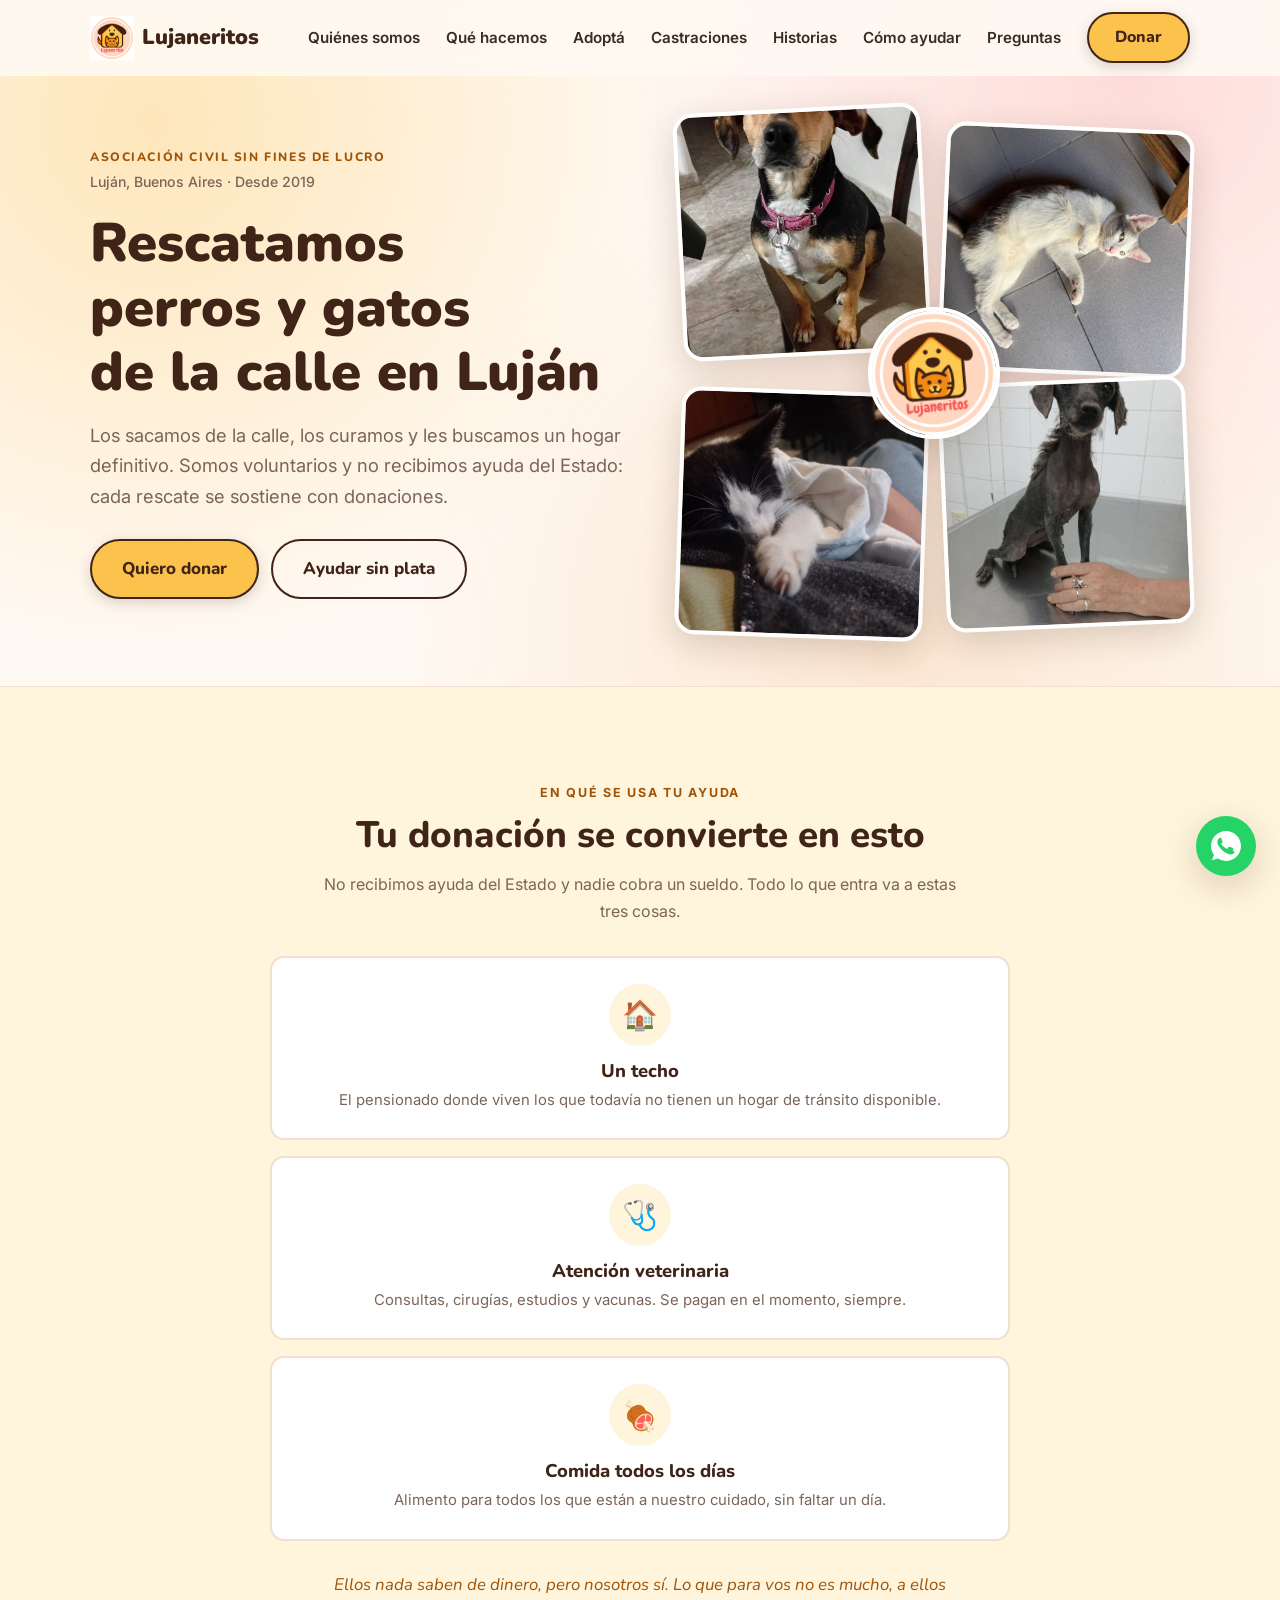
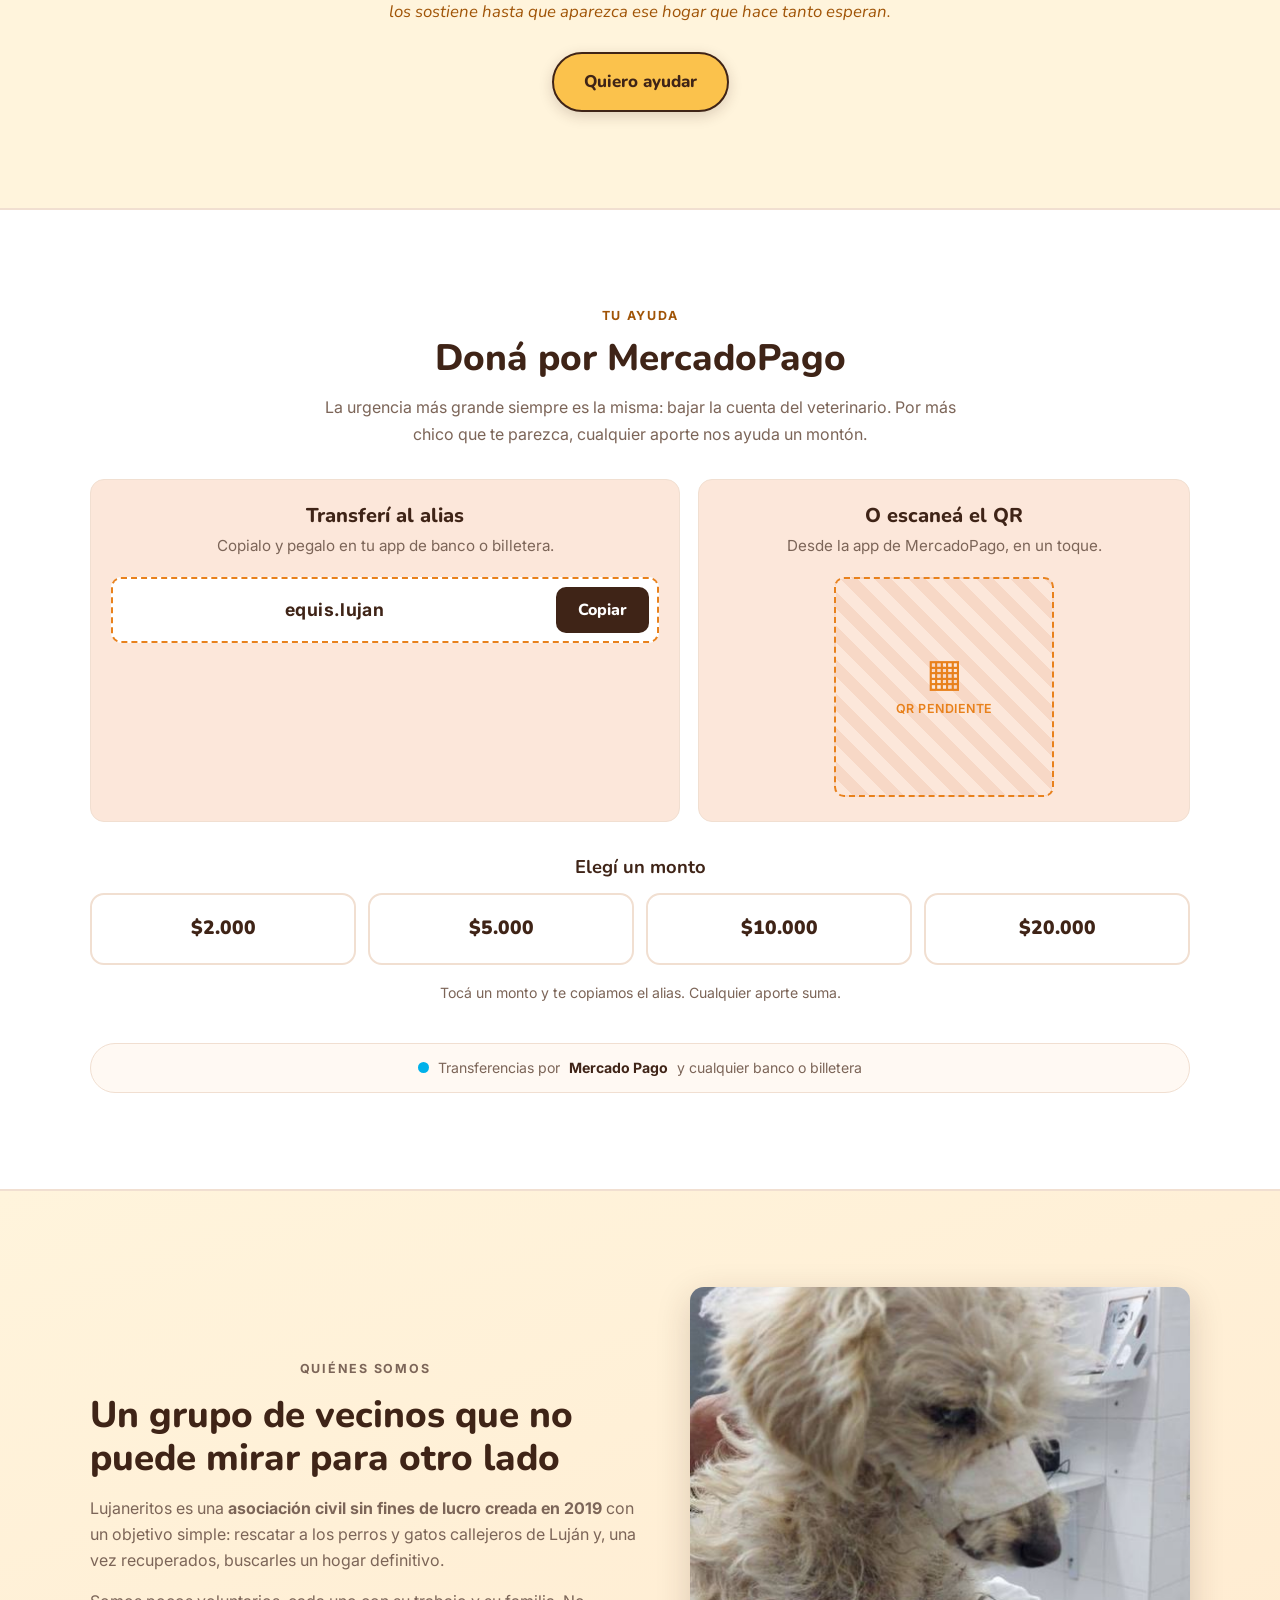
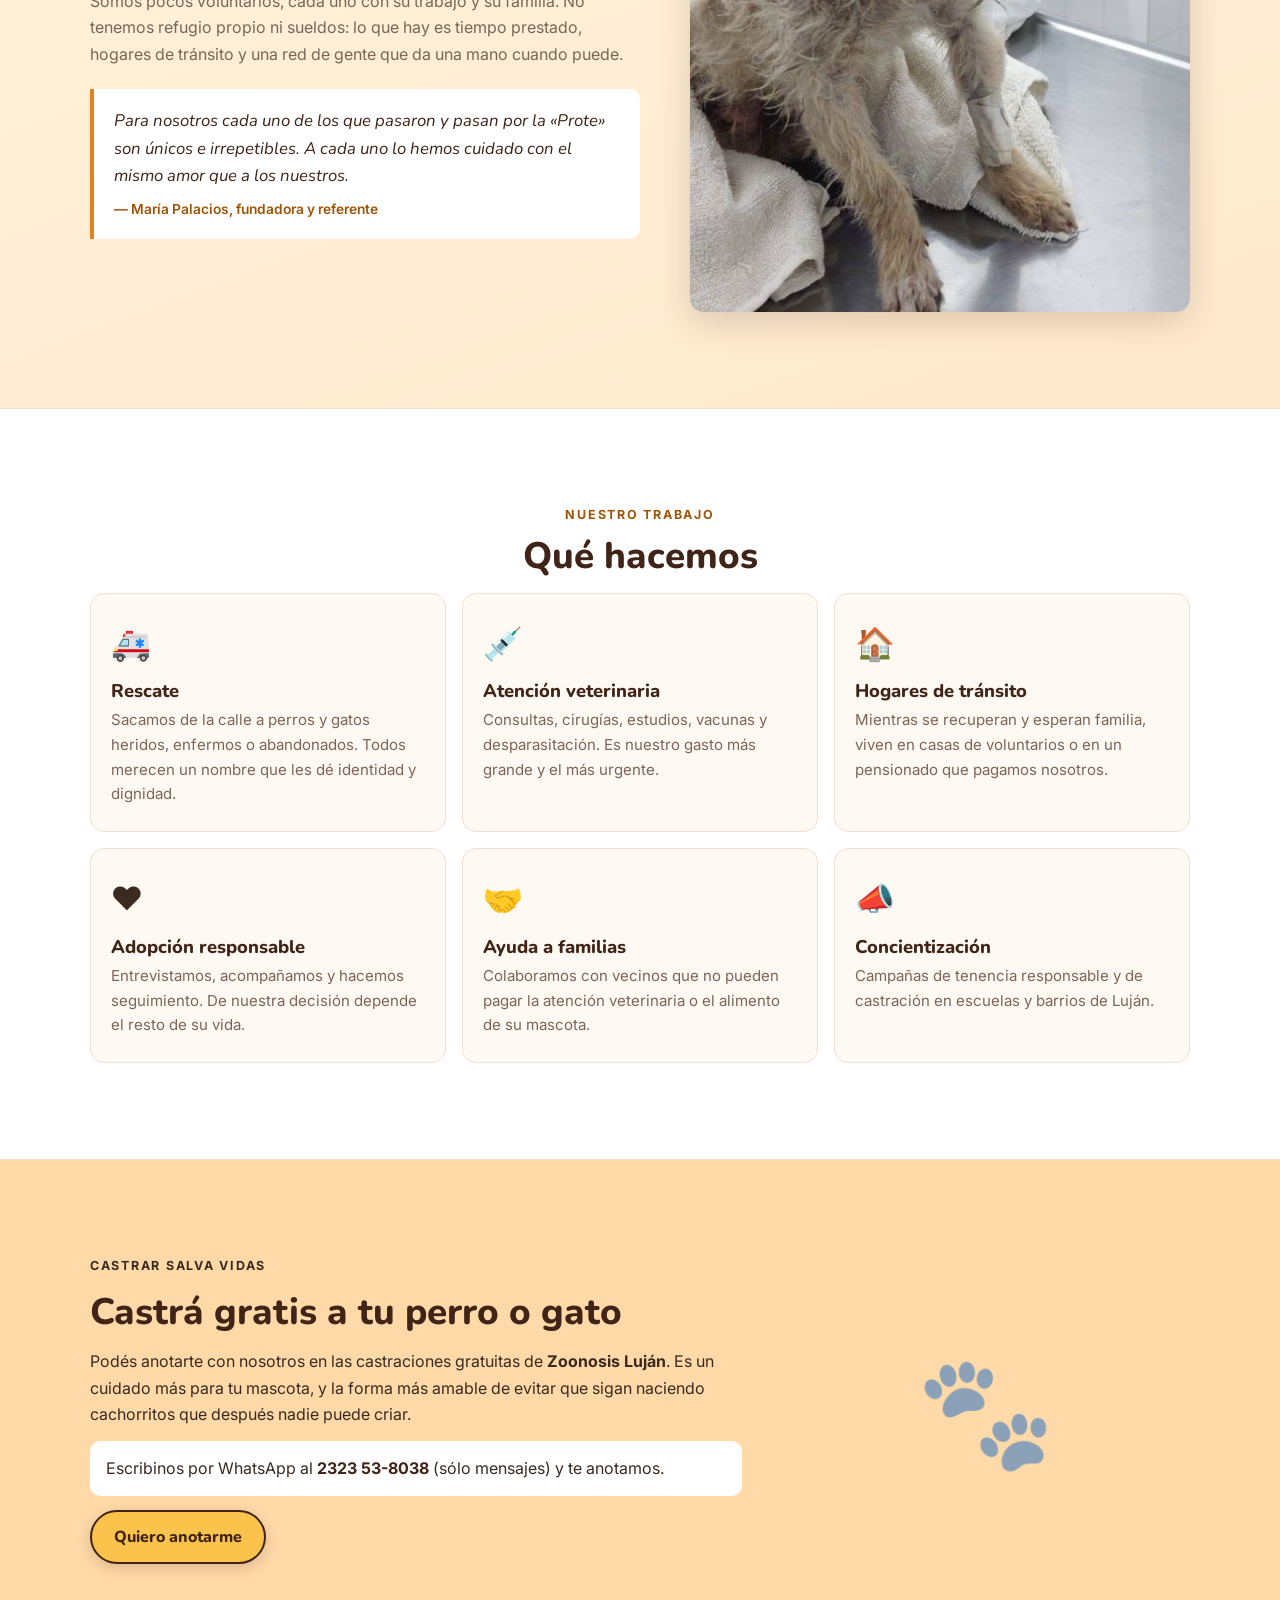
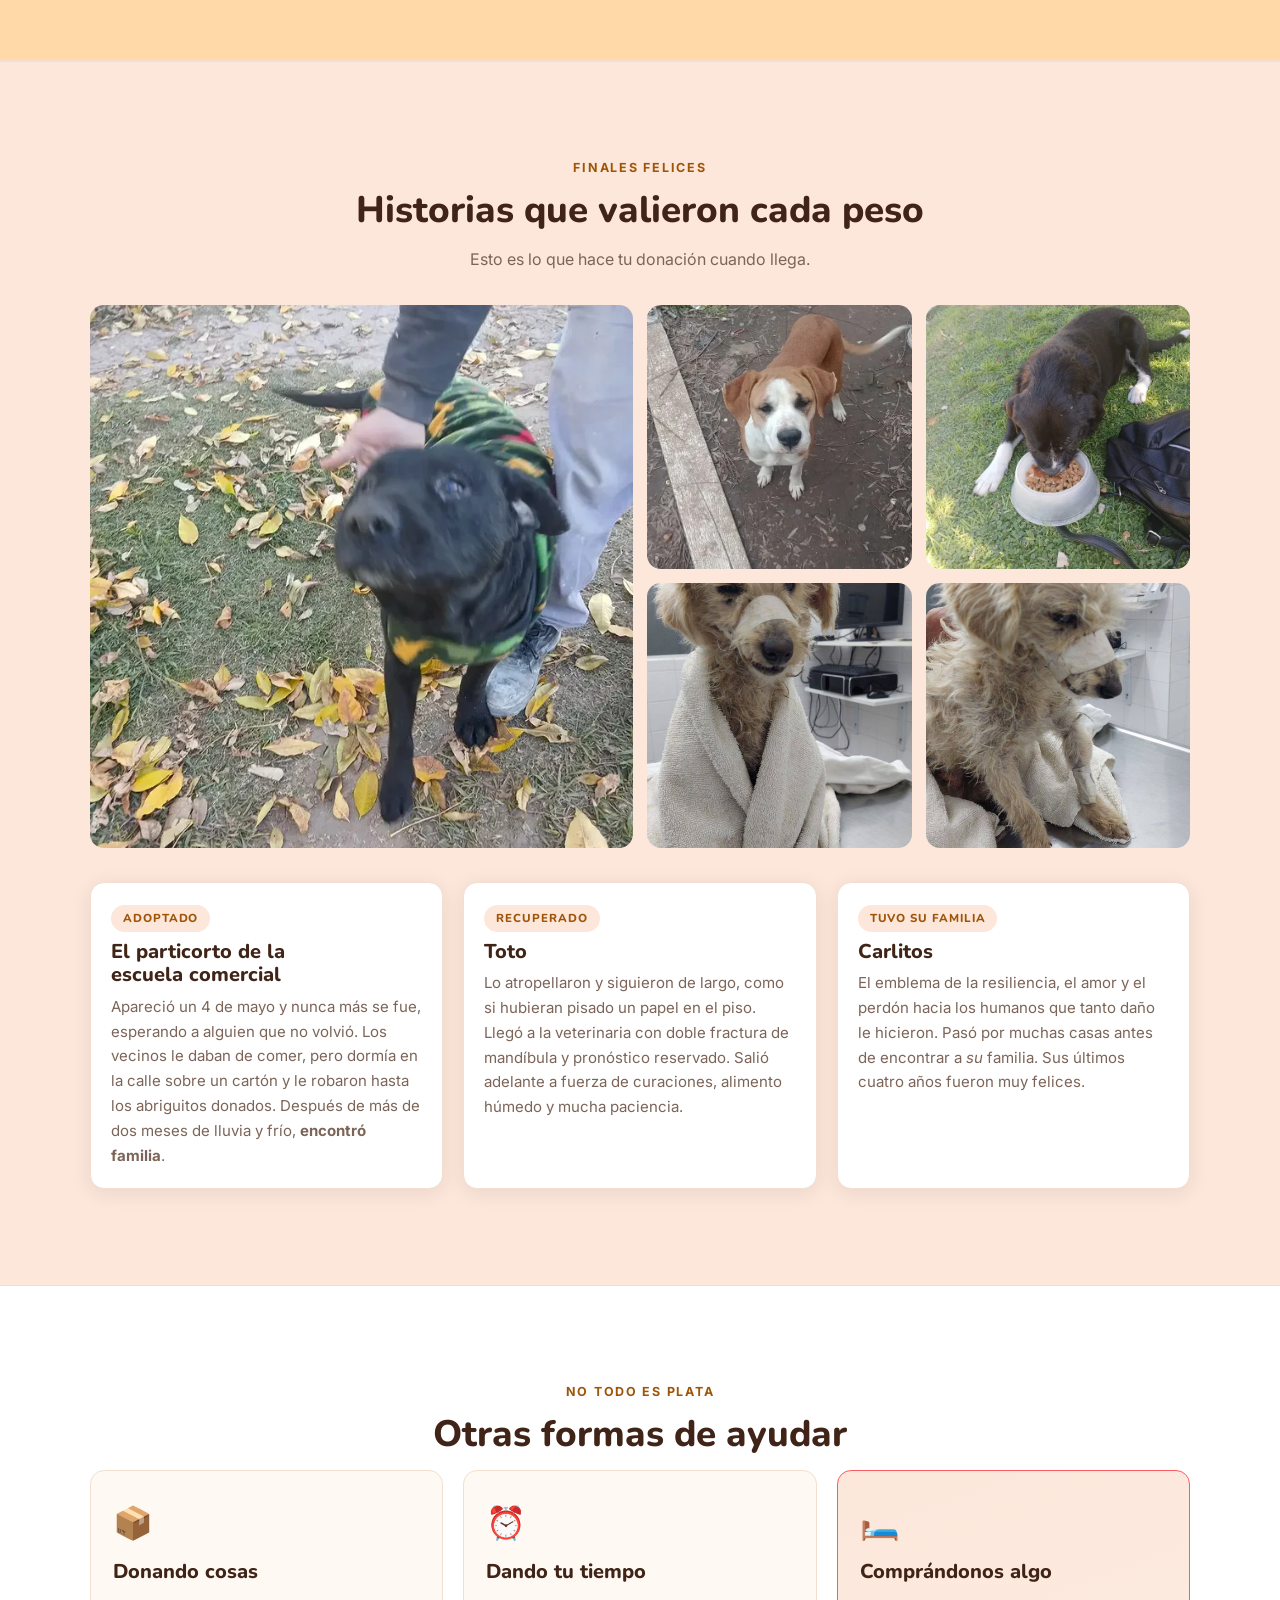
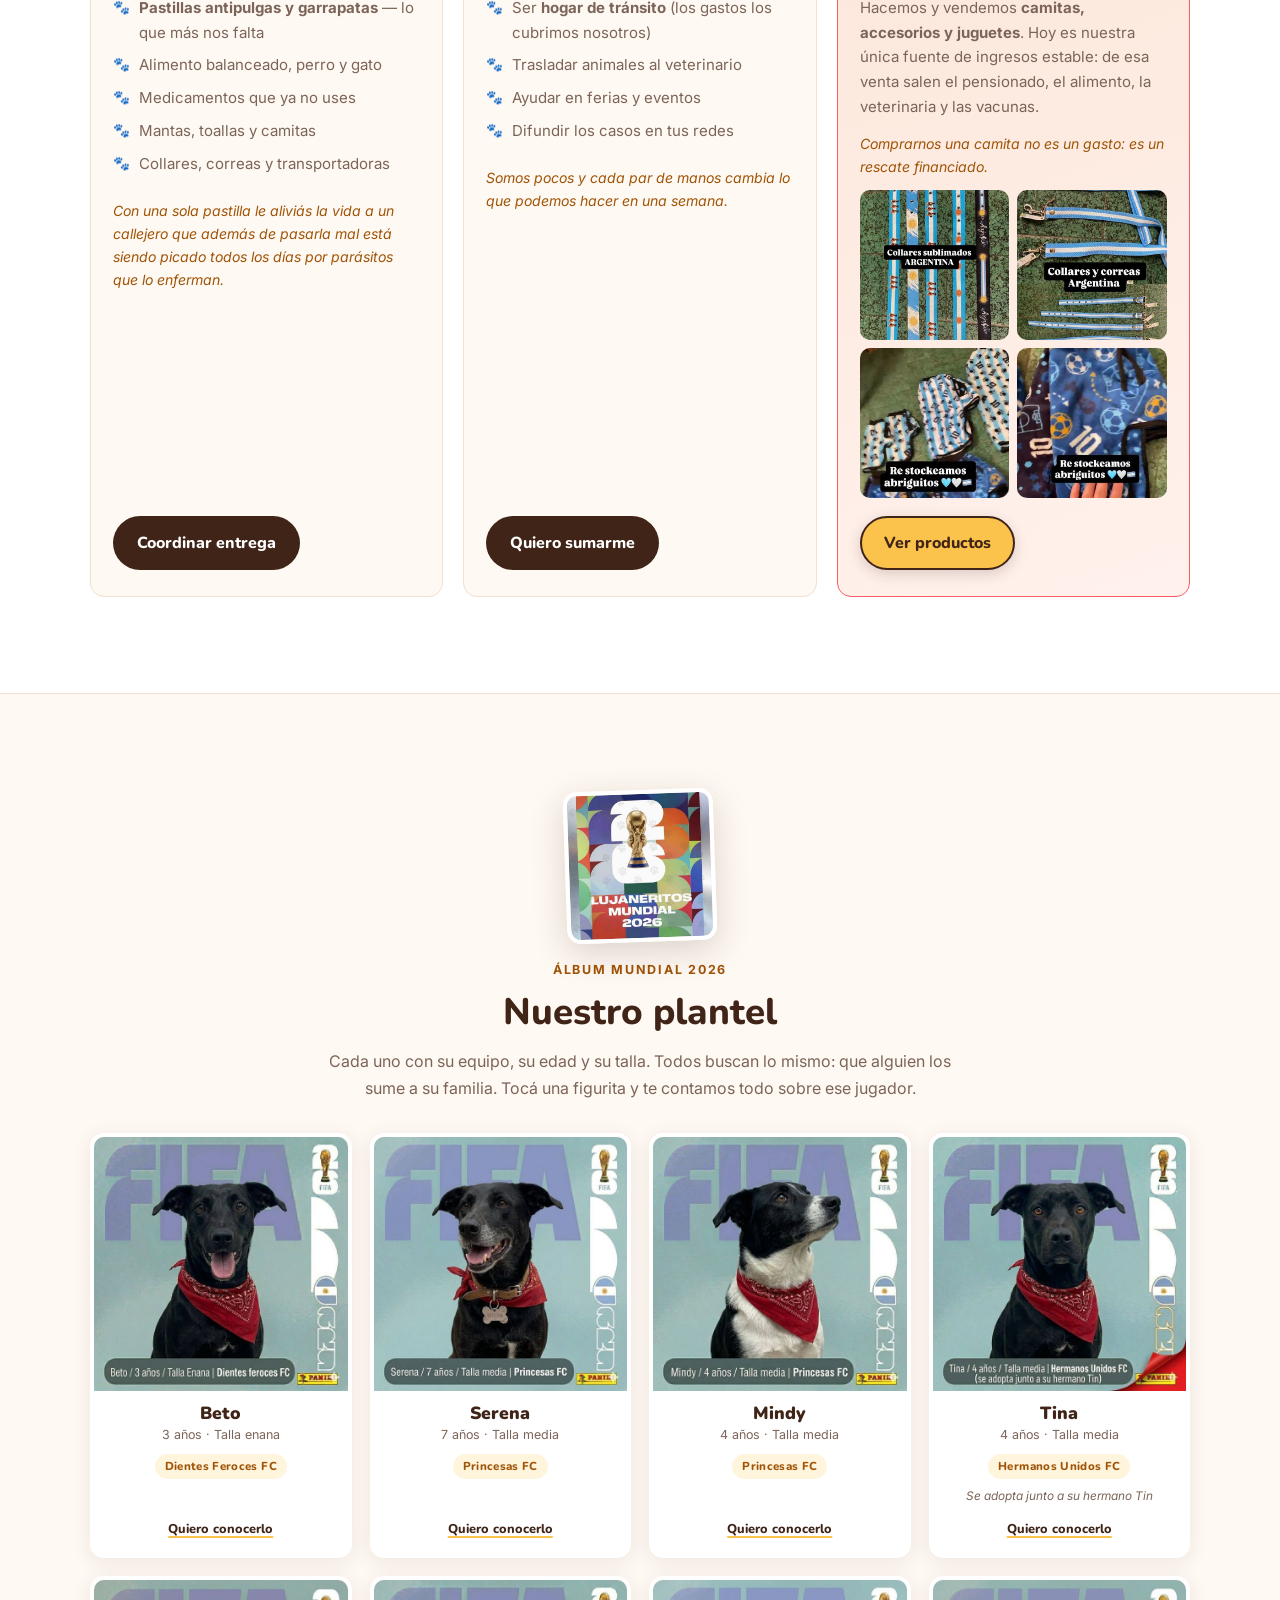
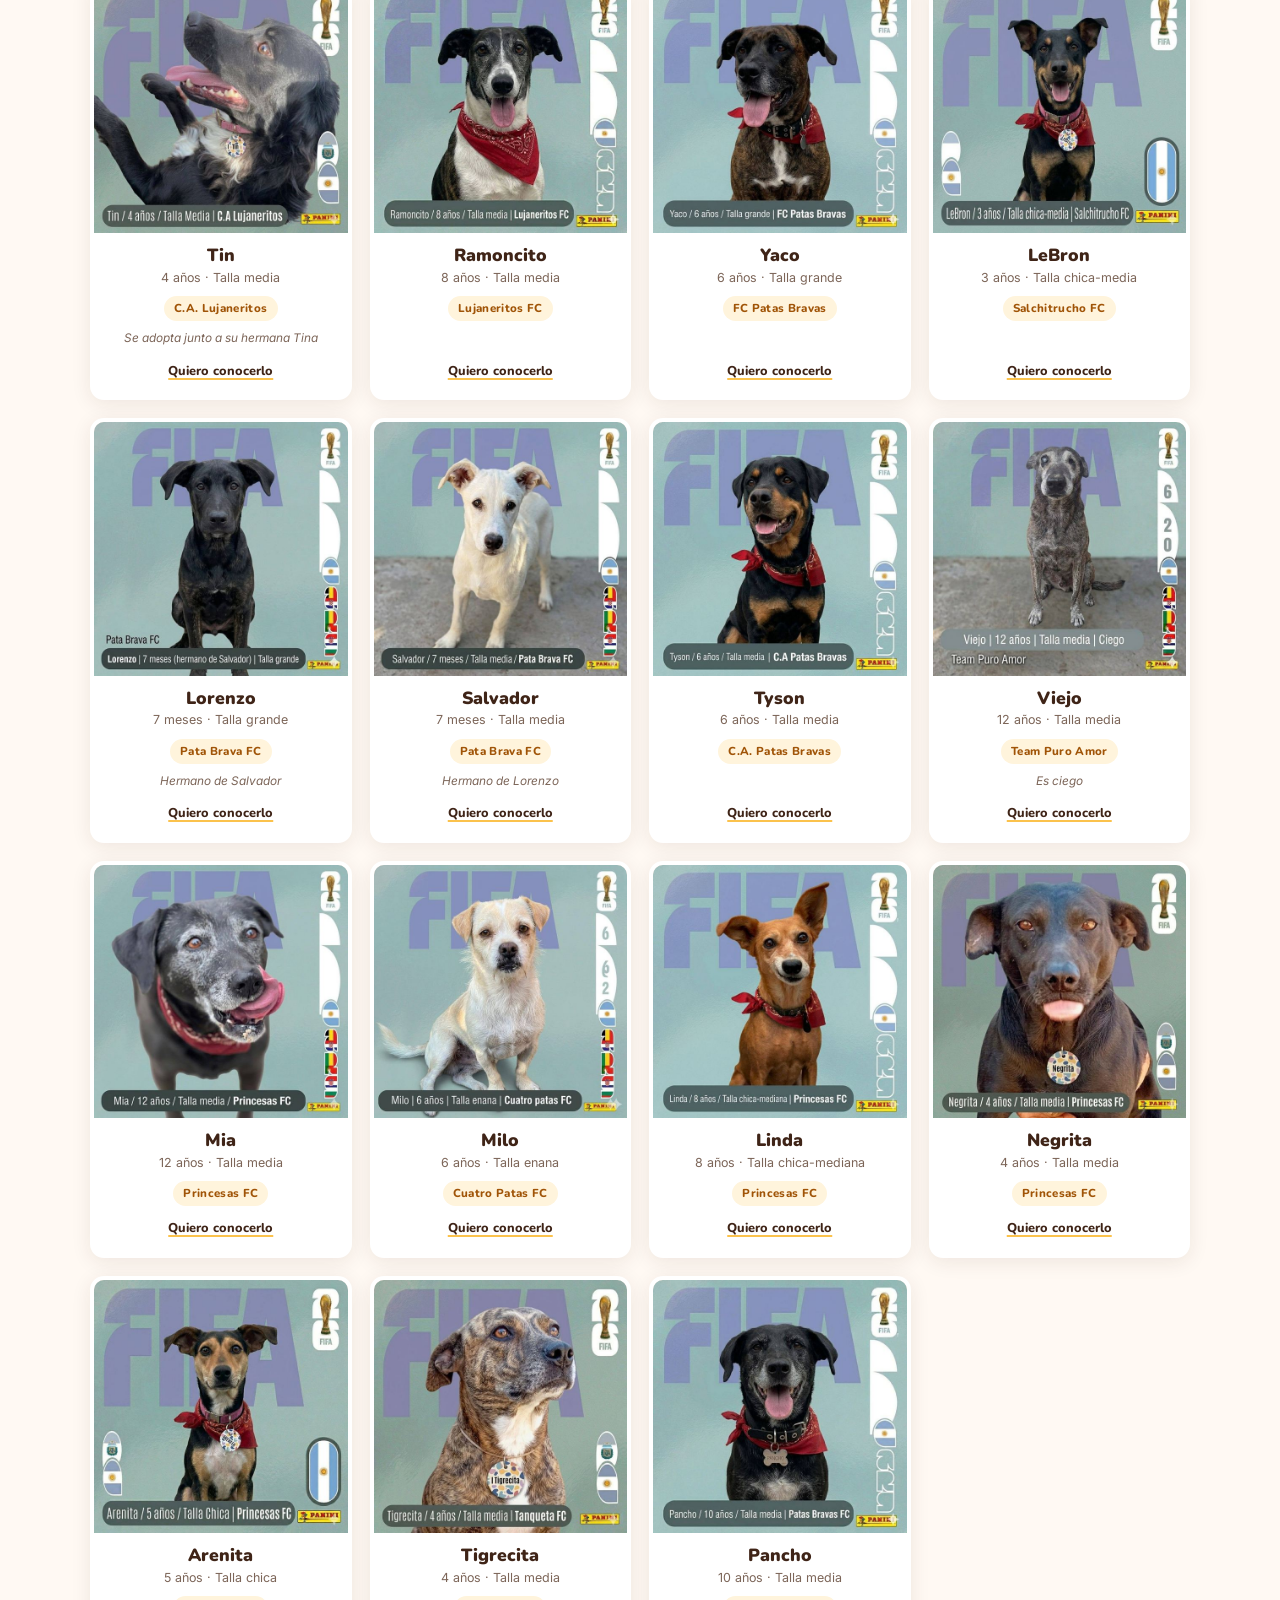
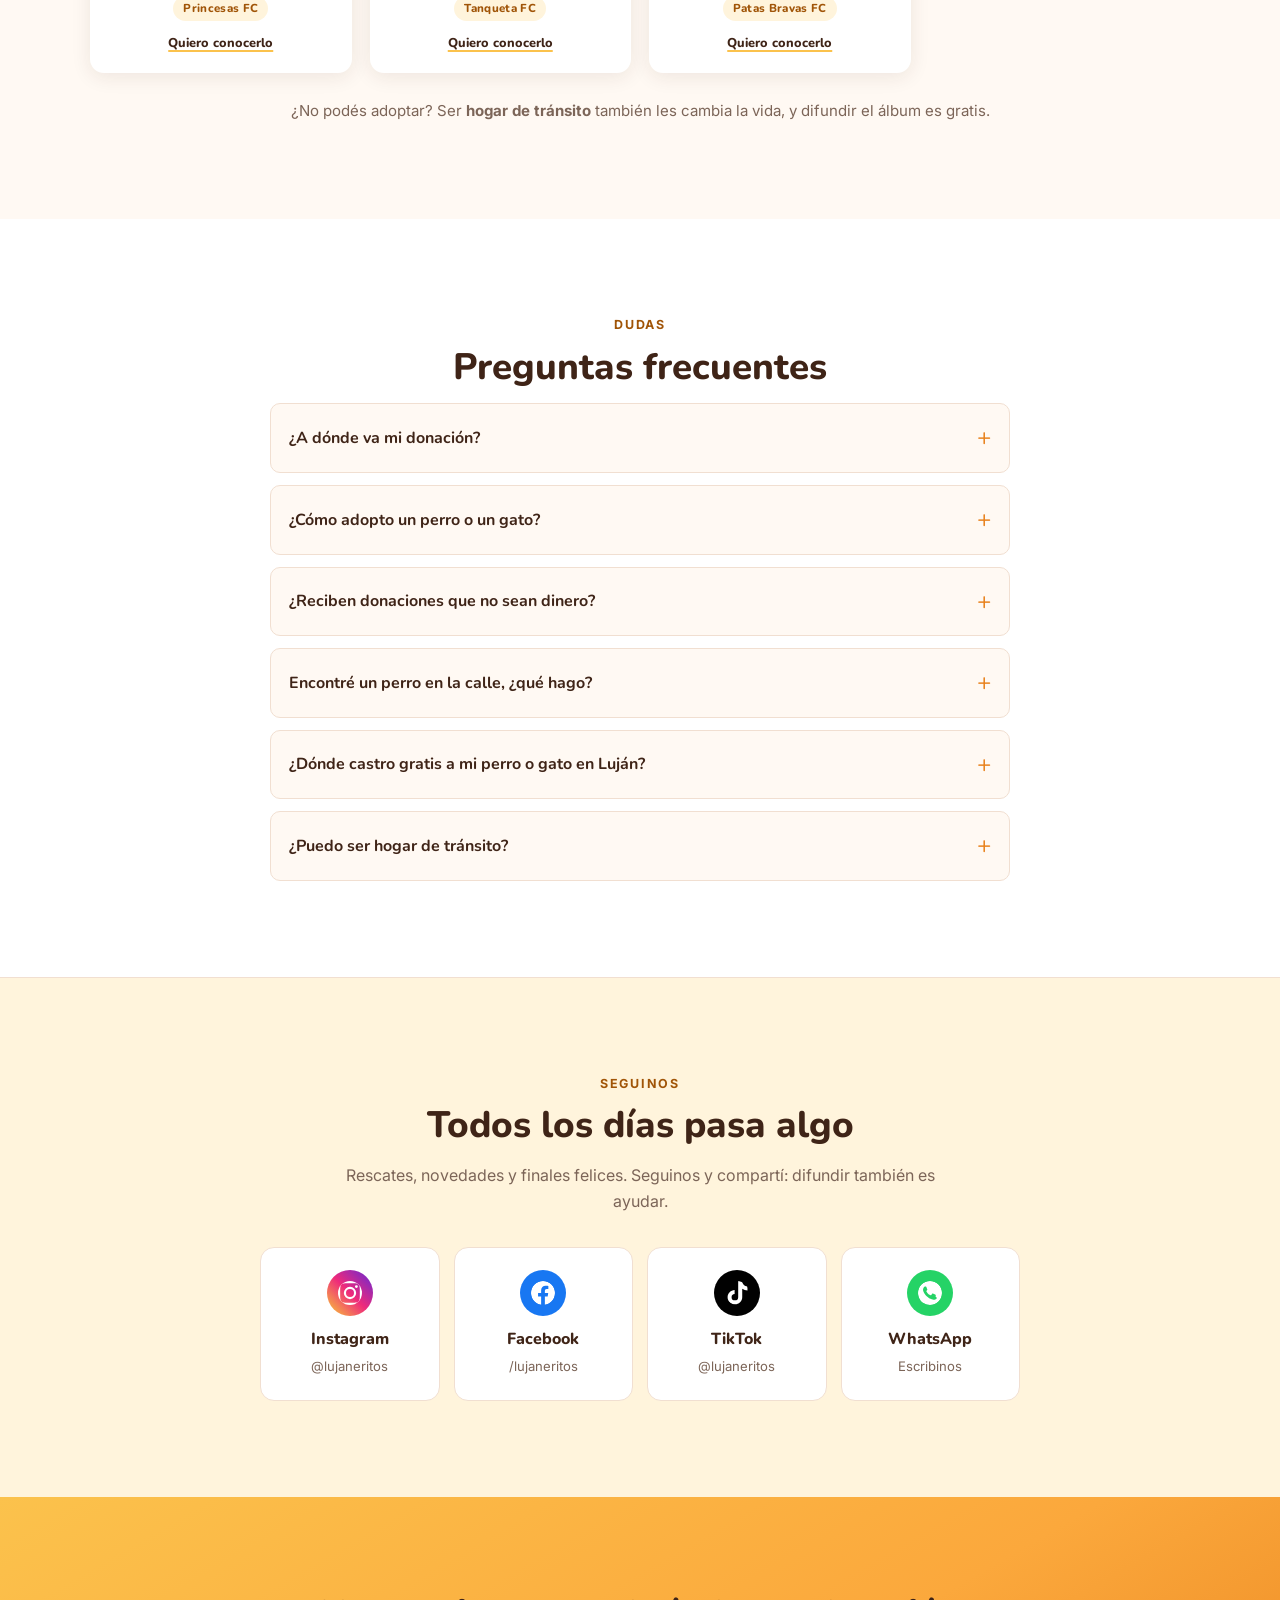
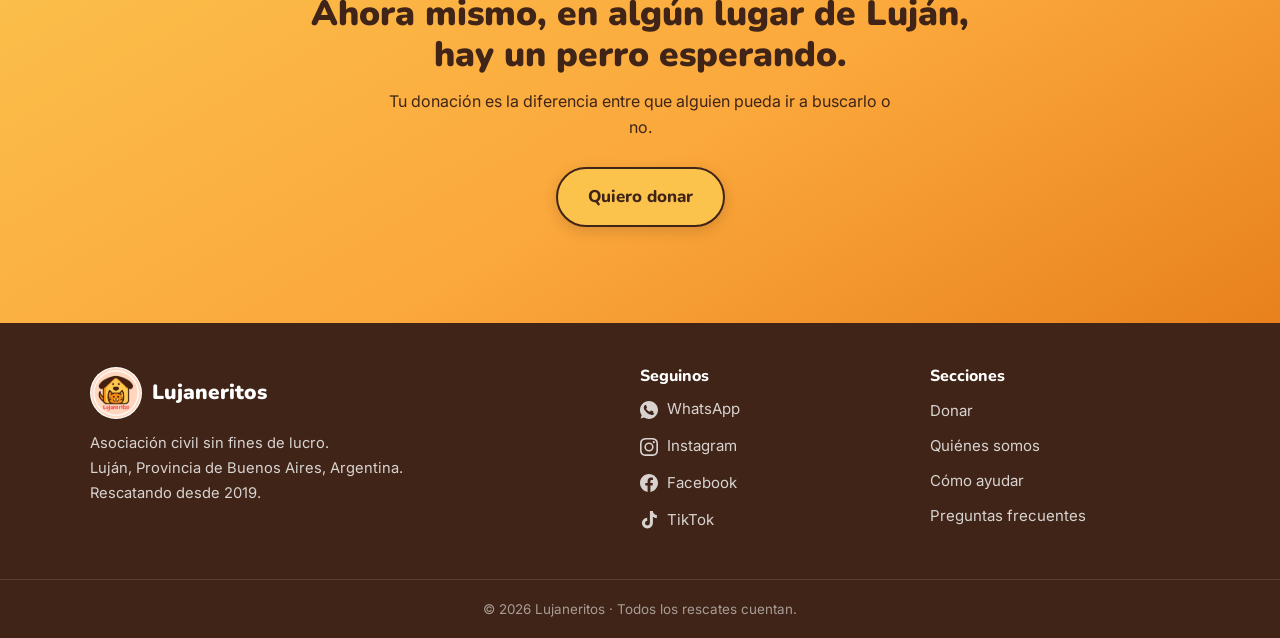
==== index.html @ 65dbe10d "Deja documentado en el codigo donde va el QR de MercadoPago Co-Authored-By: Claude Opus 5 <noreply@a" ====
<!DOCTYPE html>
<html lang="es-AR">

<head>
    <meta charset="UTF-8">
    <meta name="viewport" content="width=device-width, initial-scale=1.0">
    <title>Lujaneritos | Protectora de animales en Luján — Rescate y adopción</title>
    <meta name="description"
        content="Asociación civil sin fines de lucro de Luján. Desde 2019 rescatamos perros y gatos en situación de calle, los recuperamos y les buscamos un hogar definitivo. Doná por MercadoPago y ayudanos a seguir.">
    <meta name="theme-color" content="#3F2417">
    <link rel="canonical" href="https://lujaneritos.com.ar/">
    <link rel="manifest" href="/manifest.json">
    <link rel="icon" href="/assets/images_marca/favicon.png" type="image/png">
    <link rel="apple-touch-icon" href="/assets/images_marca/favicon.png">
    <meta name="apple-mobile-web-app-capable" content="yes">
    <meta name="apple-mobile-web-app-title" content="Lujaneritos">

    <!-- Open Graph — así se ve el link cuando lo comparten por WhatsApp -->
    <meta property="og:type" content="website">
    <meta property="og:url" content="https://lujaneritos.com.ar/">
    <meta property="og:title" content="Lujaneritos | Protectora de animales en Luján">
    <meta property="og:description"
        content="Desde 2019 rescatamos perros y gatos de la calle en Luján. Tu donación paga veterinaria, alimento y vacunas.">
    <meta property="og:image" content="https://lujaneritos.com.ar/assets/images_marca/logo.png">
    <meta property="og:image:width" content="500">
    <meta property="og:image:height" content="500">
    <meta property="og:locale" content="es_AR">
    <meta property="og:site_name" content="Lujaneritos">

    <!-- Twitter Card -->
    <meta name="twitter:card" content="summary">
    <meta name="twitter:title" content="Lujaneritos | Protectora de animales en Luján">
    <meta name="twitter:description"
        content="Desde 2019 rescatamos perros y gatos de la calle en Luján. Tu donación paga veterinaria, alimento y vacunas.">
    <meta name="twitter:image" content="https://lujaneritos.com.ar/assets/images_marca/logo.png">

    <!-- Schema.org — organización sin fines de lucro -->
    <script type="application/ld+json">
    {
      "@context": "https://schema.org",
      "@type": "NGO",
      "name": "Lujaneritos",
      "alternateName": "Protectora de Animales Lujaneritos",
      "description": "Asociación civil sin fines de lucro creada en 2019 con el fin de rescatar perros y gatos callejeros de la ciudad de Luján y, una vez recuperados, buscarles un hogar definitivo.",
      "url": "https://lujaneritos.com.ar",
      "logo": "https://lujaneritos.com.ar/assets/images_marca/logo.png",
      "image": "https://lujaneritos.com.ar/assets/images_marca/logo.png",
      "foundingDate": "2019",
      "address": {
        "@type": "PostalAddress",
        "addressLocality": "Luján",
        "addressRegion": "Buenos Aires",
        "addressCountry": "AR"
      },
      "areaServed": {
        "@type": "City",
        "name": "Luján, Buenos Aires, Argentina"
      },
      "knowsAbout": ["Rescate de animales", "Adopción responsable", "Hogares de tránsito", "Protección animal"],
      "sameAs": [
        "https://www.instagram.com/lujaneritos/",
        "https://www.facebook.com/lujaneritos/",
        "https://www.tiktok.com/@lujaneritos"
      ]
    }
    </script>

    <!-- Schema.org — preguntas frecuentes (Google las muestra desplegables en resultados) -->
    <script type="application/ld+json">
    {
      "@context": "https://schema.org",
      "@type": "FAQPage",
      "mainEntity": [
        {
          "@type": "Question",
          "name": "¿A dónde va mi donación?",
          "acceptedAnswer": {
            "@type": "Answer",
            "text": "Cada peso que recibimos va directo a los gastos de los rescatados: cuenta veterinaria, medicamentos, vacunas, estudios, alimento y pago del pensionado donde se alojan los que no tienen hogar de tránsito. También ayudamos a familias del barrio que no pueden pagar la atención veterinaria de su mascota."
          }
        },
        {
          "@type": "Question",
          "name": "¿Cómo adopto un perro o un gato?",
          "acceptedAnswer": {
            "@type": "Answer",
            "text": "Escribinos por WhatsApp o por Instagram y charlamos. La adopción es responsable: hacemos una entrevista, coordinamos un encuentro y hacemos seguimiento. De nuestra decisión depende que el resto de su vida sea buena o mala, así que nos tomamos el proceso en serio."
          }
        },
        {
          "@type": "Question",
          "name": "¿Reciben donaciones que no sean dinero?",
          "acceptedAnswer": {
            "@type": "Answer",
            "text": "Sí, y nos sirven muchísimo. Necesitamos alimento, mantas, medicamentos que ya no uses y, sobre todo, pastillas para pulgas y garrapatas. Con una sola pastilla le aliviás la vida a un perro callejero que además de pasarla mal está siendo picado todos los días por parásitos que lo enferman."
          }
        },
        {
          "@type": "Question",
          "name": "Encontré un perro en la calle, ¿qué hago?",
          "acceptedAnswer": {
            "@type": "Answer",
            "text": "Escribinos por WhatsApp con la ubicación y una foto. Somos un grupo chico de voluntarios y no siempre podemos llevarnos al animal, pero te orientamos sobre qué hacer, cómo difundir el caso y cómo conseguir atención veterinaria."
          }
        },
        {
          "@type": "Question",
          "name": "¿Dónde castro gratis a mi perro o gato en Luján?",
          "acceptedAnswer": {
            "@type": "Answer",
            "text": "Podés anotarte con Lujaneritos en las castraciones gratuitas de Zoonosis Luján. Escribinos por WhatsApp al 2323 53-8038 (sólo mensajes) y te pasamos los requisitos y las fechas disponibles. Es un cuidado más para tu mascota y evita que sigan naciendo cachorritos que después nadie puede criar."
          }
        },
        {
          "@type": "Question",
          "name": "¿Puedo ser hogar de tránsito?",
          "acceptedAnswer": {
            "@type": "Answer",
            "text": "Sí, y es una de las ayudas más grandes que existen. Un hogar de tránsito recibe temporalmente a un rescatado hasta que aparece su familia definitiva. Los gastos veterinarios los cubrimos nosotros. Escribinos y te contamos cómo funciona."
          }
        }
      ]
    }
    </script>

    <!-- Fuentes -->
    <link rel="preconnect" href="https://fonts.googleapis.com">
    <link rel="preconnect" href="https://fonts.gstatic.com" crossorigin>
    <link href="https://fonts.googleapis.com/css2?family=Nunito:wght@600;700;800;900&family=Inter:wght@400;500;600;700&display=swap"
        rel="stylesheet">

    <link rel="stylesheet" href="/css/index.css">
</head>

<body>

    <!-- ============================================ ÍCONOS ============================================
         Sprite SVG: se define una vez y se reutiliza con <use href="#i-...">.
         Así los íconos no pesan ni piden archivos extra al servidor. -->
    <svg width="0" height="0" style="position:absolute" aria-hidden="true" focusable="false">
        <defs>
            <symbol id="i-whatsapp" viewBox="0 0 32 32">
                <path fill="currentColor"
                    d="M16.004 0h-.008C7.174 0 .002 7.174.002 16c0 3.5 1.128 6.744 3.046 9.376l-1.994 5.94 6.15-1.966A15.9 15.9 0 0 0 16.004 32C24.83 32 32 24.826 32 16S24.83 0 16.004 0Zm9.31 22.594c-.386 1.09-1.918 1.994-3.14 2.258-.836.178-1.928.32-5.604-1.204-4.702-1.948-7.73-6.726-7.966-7.036-.226-.31-1.9-2.53-1.9-4.826s1.166-3.424 1.636-3.904c.386-.394.914-.574 1.42-.574.164 0 .312.008.444.014.408.018.614.042.884.686.336.81 1.154 2.806 1.252 3.012.1.206.2.486.06.796-.13.32-.244.442-.45.68-.206.238-.402.42-.608.676-.188.222-.4.46-.164.87.238.402 1.056 1.738 2.26 2.81 1.554 1.384 2.814 1.826 3.266 2.014.336.14.738.106 1.004-.178.338-.364.754-.968 1.178-1.562.302-.426.682-.478 1.082-.328.408.14 2.394 1.128 2.838 1.35.444.222.738.328.846.514.106.188.106 1.07-.28 2.16Z" />
            </symbol>
            <symbol id="i-instagram" viewBox="0 0 32 32">
                <path fill="currentColor"
                    d="M16 2.88c4.27 0 4.78.017 6.465.093 1.56.071 2.406.332 2.97.55.746.29 1.279.637 1.838 1.196.56.56.906 1.092 1.196 1.838.219.564.48 1.41.55 2.97.077 1.686.093 2.192.093 6.465s-.016 4.78-.093 6.465c-.07 1.56-.331 2.406-.55 2.97-.29.746-.637 1.279-1.196 1.838-.56.56-1.092.906-1.838 1.196-.564.219-1.41.48-2.97.55-1.686.077-2.192.093-6.465.093s-4.78-.016-6.465-.093c-1.56-.07-2.406-.331-2.97-.55-.746-.29-1.279-.637-1.838-1.196-.56-.56-.906-1.092-1.196-1.838-.219-.564-.48-1.41-.55-2.97C2.896 20.78 2.88 20.273 2.88 16s.016-4.78.093-6.465c.07-1.56.331-2.406.55-2.97.29-.746.637-1.279 1.196-1.838.56-.56 1.092-.906 1.838-1.196.564-.219 1.41-.48 2.97-.55C11.22 2.896 11.727 2.88 16 2.88ZM16 0c-4.346 0-4.891.018-6.596.096-1.702.078-2.865.348-3.882.744-1.051.408-1.943.955-2.831 1.844C1.803 3.572 1.256 4.464.848 5.515.452 6.532.182 7.695.104 9.397.026 11.102.008 11.647.008 16s.018 4.898.096 6.603c.078 1.702.348 2.865.744 3.882.408 1.051.955 1.943 1.844 2.831.888.889 1.78 1.436 2.831 1.844 1.017.396 2.18.666 3.882.744 1.705.078 2.25.096 6.596.096s4.891-.018 6.596-.096c1.702-.078 2.865-.348 3.882-.744 1.051-.408 1.943-.955 2.831-1.844.889-.888 1.436-1.78 1.844-2.831.396-1.017.666-2.18.744-3.882.078-1.705.096-2.25.096-6.603s-.018-4.898-.096-6.603c-.078-1.702-.348-2.865-.744-3.882-.408-1.051-.955-1.943-1.844-2.831C28.428 1.803 27.536 1.256 26.485.848 25.468.452 24.305.182 22.603.104 20.898.026 20.353.008 16 .008Z" />
                <path fill="currentColor"
                    d="M16 7.784a8.216 8.216 0 1 0 0 16.432 8.216 8.216 0 0 0 0-16.432Zm0 13.55a5.334 5.334 0 1 1 0-10.668 5.334 5.334 0 0 1 0 10.668ZM26.46 7.46a1.92 1.92 0 1 1-3.84 0 1.92 1.92 0 0 1 3.84 0Z" />
            </symbol>
            <symbol id="i-facebook" viewBox="0 0 32 32">
                <path fill="currentColor"
                    d="M32 16c0-8.837-7.163-16-16-16S0 7.163 0 16c0 7.986 5.851 14.605 13.5 15.806V20.625H9.437V16H13.5v-3.525c0-4.01 2.389-6.225 6.043-6.225 1.751 0 3.582.313 3.582.313V10.5h-2.018c-1.988 0-2.607 1.233-2.607 2.498V16h4.438l-.71 4.625H18.5v11.181C26.149 30.605 32 23.986 32 16Z" />
            </symbol>
            <symbol id="i-tiktok" viewBox="0 0 32 32">
                <path fill="currentColor"
                    d="M22.9 0h-5.32v21.5a4.4 4.4 0 0 1-4.4 4.28 4.36 4.36 0 0 1-4.4-4.28 4.31 4.31 0 0 1 4.05-4.27v-5.39c-5.19.27-9.37 4.53-9.37 9.66 0 5.31 4.4 9.5 9.76 9.5 5.35 0 9.75-4.23 9.75-9.5V10.44a12 12 0 0 0 6.98 2.23V7.28c-3.9-.13-6.99-3.3-7.05-7.28Z" />
            </symbol>
            <symbol id="i-huella" viewBox="0 0 32 32">
                <path fill="currentColor"
                    d="M8.6 13.4c1.8 0 3.2-2 3.2-4.5S10.4 4.4 8.6 4.4 5.4 6.4 5.4 8.9s1.4 4.5 3.2 4.5Zm14.8 0c1.8 0 3.2-2 3.2-4.5s-1.4-4.5-3.2-4.5-3.2 2-3.2 4.5 1.4 4.5 3.2 4.5ZM3.4 21.5c1.6 0 2.9-1.8 2.9-4s-1.3-4-2.9-4-2.9 1.8-2.9 4 1.3 4 2.9 4Zm25.2 0c1.6 0 2.9-1.8 2.9-4s-1.3-4-2.9-4-2.9 1.8-2.9 4 1.3 4 2.9 4ZM16 15.2c-4.2 0-8.6 4.9-8.6 9.4 0 2.6 1.8 4.2 4.3 4.2 1.7 0 3.1-.8 4.3-.8s2.6.8 4.3.8c2.5 0 4.3-1.6 4.3-4.2 0-4.5-4.4-9.4-8.6-9.4Z" />
            </symbol>
        </defs>
    </svg>

    <!-- ============================================ NAV ============================================ -->
    <header class="nav" id="nav">
        <div class="contenedor nav__inner">
            <a href="#inicio" class="nav__logo" aria-label="Lujaneritos — inicio">
                <img class="nav__logo-img" src="/assets/images_marca/logo.png" alt="Lujaneritos" width="48"
                    height="48">
                <span class="nav__logo-texto">Lujaneritos</span>
            </a>

            <nav class="nav__links" id="nav-links" aria-label="Navegación principal">
                <a href="#nosotros">Quiénes somos</a>
                <a href="#que-hacemos">Qué hacemos</a>
                <a href="#plantel">Adoptá</a>
                <a href="#castrar">Castraciones</a>
                <a href="#historias">Historias</a>
                <a href="#ayudar">Cómo ayudar</a>
                <a href="#faq">Preguntas</a>
                <a href="#donar" class="btn btn--donar nav__cta">Donar</a>
            </nav>

            <button class="nav__burger" id="nav-burger" aria-label="Abrir menú" aria-expanded="false"
                aria-controls="nav-links">
                <span></span><span></span><span></span>
            </button>
        </div>
    </header>

    <!-- ============================================ HERO ============================================ -->
    <section class="hero" id="inicio">
        <div class="hero__fondo" aria-hidden="true"></div>
        <div class="contenedor hero__inner">

            <div class="hero__texto">
                <p class="hero__kicker">
                    <span class="hero__kicker-titulo">Asociación civil sin fines de lucro</span>
                    <span class="hero__kicker-lugar">Luján, Buenos Aires · Desde 2019</span>
                </p>
                <h1 class="hero__titulo">Rescatamos perros y gatos<br>de la calle en Luján</h1>
                <p class="hero__bajada">
                    Los sacamos de la calle, los curamos y les buscamos un hogar definitivo.
                    Somos voluntarios y no recibimos ayuda del Estado: cada rescate se sostiene con donaciones.
                </p>
                <div class="hero__ctas">
                    <a href="#donar" class="btn btn--donar btn--grande">Quiero donar</a>
                    <a href="#ayudar" class="btn btn--contorno btn--grande">Ayudar sin plata</a>
                </div>
            </div>

            <!-- Collage: fotos reales de rescatados, apenas rotadas para que se sienta
                 un álbum y no una grilla. -->
            <div class="hero__collage" aria-hidden="true">
                <figure class="hero__foto hero__foto--a">
                    <img src="/assets/images/rescatados/perrita-collar-rosa.jpg" alt="" width="800" height="800"
                        fetchpriority="high">
                </figure>
                <figure class="hero__foto hero__foto--b">
                    <img src="/assets/images/rescatados/gatito-sol.jpg" alt="" width="800" height="800">
                </figure>
                <figure class="hero__foto hero__foto--c">
                    <img src="/assets/images/rescatados/gatito-brazos.jpg" alt="" width="800" height="800">
                </figure>
                <figure class="hero__foto hero__foto--d">
                    <img src="/assets/images/rescatados/rescate-sarna.jpg" alt="" width="800" height="800">
                </figure>
                <img class="hero__sello" src="/assets/images_marca/logo.png" alt="" width="140" height="140">
            </div>

        </div>
    </section>

    <!-- ============================================ POR QUÉ HACE FALTA ============================================
         Redactada sin fechas ni situaciones puntuales, para que no quede vieja:
         son los tres gastos que existen siempre. -->
    <section class="emergencia" id="por-que">
        <div class="contenedor contenedor--angosto">
            <p class="seccion__kicker">En qué se usa tu ayuda</p>
            <h2 class="seccion__titulo">Tu donación se convierte en esto</h2>
            <p class="seccion__bajada">
                No recibimos ayuda del Estado y nadie cobra un sueldo. Todo lo que entra va a estas tres cosas.
            </p>

            <div class="destinos">
                <article class="destino">
                    <span class="destino__icono" aria-hidden="true">🏠</span>
                    <h3>Un techo</h3>
                    <p>El pensionado donde viven los que todavía no tienen un hogar de tránsito disponible.</p>
                </article>
                <article class="destino">
                    <span class="destino__icono" aria-hidden="true">🩺</span>
                    <h3>Atención veterinaria</h3>
                    <p>Consultas, cirugías, estudios y vacunas. Se pagan en el momento, siempre.</p>
                </article>
                <article class="destino">
                    <span class="destino__icono" aria-hidden="true">🍖</span>
                    <h3>Comida todos los días</h3>
                    <p>Alimento para todos los que están a nuestro cuidado, sin faltar un día.</p>
                </article>
            </div>

            <p class="emergencia__cierre">
                Ellos nada saben de dinero, pero nosotros sí. Lo que para vos no es mucho, a ellos los sostiene hasta
                que aparezca ese hogar que hace tanto esperan.
            </p>
            <a href="#donar" class="btn btn--donar btn--grande">Quiero ayudar</a>
        </div>
    </section>

    <!-- ============================================ DONAR ============================================ -->
    <section class="donar" id="donar">
        <div class="contenedor">
            <p class="seccion__kicker">Tu ayuda</p>
            <h2 class="seccion__titulo">Doná por MercadoPago</h2>
            <p class="seccion__bajada">
                La urgencia más grande siempre es la misma: bajar la cuenta del veterinario.
                Por más chico que te parezca, cualquier aporte nos ayuda un montón.
            </p>

            <div class="donar__grid">

                <!-- Alias -->
                <div class="tarjeta tarjeta--alias">
                    <h3 class="tarjeta__titulo">Transferí al alias</h3>
                    <p class="tarjeta__texto">Copialo y pegalo en tu app de banco o billetera.</p>

                    <div class="alias">
                        <code class="alias__valor" id="alias-valor">equis.lujan</code>
                        <button class="btn btn--copiar" id="btn-copiar-alias" data-copiar="#alias-valor"
                            aria-label="Copiar alias al portapapeles">
                            Copiar
                        </button>
                    </div>
                    <!-- TODO:DATO — cuando lo confirmen, descomentar y poner el titular real de la cuenta
                    <p class="alias__titular">Titular: —</p>
                    -->
                </div>

                <!-- QR
                     TODO:DATO — guardar el QR en /assets/qr/mercadopago.png (app de
                     MercadoPago → Cobros → Tu QR) y reemplazar el placeholder por:
                     <img src="/assets/qr/mercadopago.png" alt="QR de MercadoPago de Lujaneritos"
                          width="300" height="300"> -->
                <div class="tarjeta tarjeta--qr">
                    <h3 class="tarjeta__titulo">O escaneá el QR</h3>
                    <p class="tarjeta__texto">Desde la app de MercadoPago, en un toque.</p>
                    <div class="qr__caja">
                        <div class="placeholder placeholder--qr">
                            <span aria-hidden="true">▦</span>
                            <small>QR pendiente</small>
                        </div>
                    </div>
                </div>

            </div>

            <!-- Montos sugeridos.
                 Al tocar uno se copia el alias, así el donante ya sabe cuánto transferir.
                 TODO:DATO — si más adelante crean links de pago en MercadoPago, se les puede
                 poner data-link="https://mpago.la/xxxx" a cada botón y pasan a abrir el pago directo. -->
            <div class="montos">
                <h3 class="montos__titulo">Elegí un monto</h3>
                <div class="montos__grid">
                    <button class="monto" type="button" data-monto="2000">
                        <span class="monto__cifra">$2.000</span>
                    </button>
                    <button class="monto" type="button" data-monto="5000">
                        <span class="monto__cifra">$5.000</span>
                    </button>
                    <button class="monto" type="button" data-monto="10000">
                        <span class="monto__cifra">$10.000</span>
                    </button>
                    <button class="monto" type="button" data-monto="20000">
                        <span class="monto__cifra">$20.000</span>
                    </button>
                </div>
                <p class="montos__nota" id="montos-aviso" role="status">
                    Tocá un monto y te copiamos el alias. Cualquier aporte suma.
                </p>

                <!-- TODO:DATO — si consiguen el logo oficial de Mercado Pago desde su kit de marca,
                     reemplazar este badge por la imagen. Mientras, va el nombre sobre su color. -->
                <p class="mp-badge">
                    <span class="mp-badge__punto" aria-hidden="true"></span>
                    Transferencias por <strong>Mercado Pago</strong> y cualquier banco o billetera
                </p>
            </div>

        </div>
    </section>

    <!-- ============================================ QUIÉNES SOMOS ============================================ -->
    <section class="nosotros" id="nosotros">
        <div class="contenedor nosotros__grid">
            <div class="nosotros__texto">
                <p class="seccion__kicker">Quiénes somos</p>
                <h2 class="seccion__titulo seccion__titulo--izq">Un grupo de vecinos que no puede mirar para otro lado</h2>
                <p>
                    Lujaneritos es una <strong>asociación civil sin fines de lucro creada en 2019</strong> con un
                    objetivo simple: rescatar a los perros y gatos callejeros de Luján y, una vez recuperados,
                    buscarles un hogar definitivo.
                </p>
                <p>
                    Somos pocos voluntarios, cada uno con su trabajo y su familia. No tenemos refugio propio ni sueldos:
                    lo que hay es tiempo prestado, hogares de tránsito y una red de gente que da una mano cuando puede.
                </p>
                <blockquote class="cita">
                    <p>
                        Para nosotros cada uno de los que pasaron y pasan por la «Prote» son únicos e irrepetibles.
                        A cada uno lo hemos cuidado con el mismo amor que a los nuestros.
                    </p>
                    <footer>— María Palacios, fundadora y referente</footer>
                </blockquote>
            </div>
            <div class="nosotros__foto">
                <!-- TODO:DATO — idealmente, una foto del equipo de voluntarios -->
                <img src="/assets/images/rescatados/toto-2.jpg"
                    alt="Perrito rescatado con vendajes, siendo atendido en la clínica veterinaria" loading="lazy"
                    width="900" height="1600">
            </div>
        </div>
    </section>

    <!-- ============================================ QUÉ HACEMOS ============================================ -->
    <section class="que-hacemos" id="que-hacemos">
        <div class="contenedor">
            <p class="seccion__kicker">Nuestro trabajo</p>
            <h2 class="seccion__titulo">Qué hacemos</h2>

            <div class="cards">
                <article class="card">
                    <span class="card__icono" aria-hidden="true">🚑</span>
                    <h3>Rescate</h3>
                    <p>Sacamos de la calle a perros y gatos heridos, enfermos o abandonados. Todos merecen un nombre que
                        les dé identidad y dignidad.</p>
                </article>
                <article class="card">
                    <span class="card__icono" aria-hidden="true">💉</span>
                    <h3>Atención veterinaria</h3>
                    <p>Consultas, cirugías, estudios, vacunas y desparasitación. Es nuestro gasto más grande y el más
                        urgente.</p>
                </article>
                <article class="card">
                    <span class="card__icono" aria-hidden="true">🏠</span>
                    <h3>Hogares de tránsito</h3>
                    <p>Mientras se recuperan y esperan familia, viven en casas de voluntarios o en un pensionado que
                        pagamos nosotros.</p>
                </article>
                <article class="card">
                    <span class="card__icono" aria-hidden="true">❤️</span>
                    <h3>Adopción responsable</h3>
                    <p>Entrevistamos, acompañamos y hacemos seguimiento. De nuestra decisión depende el resto de su
                        vida.</p>
                </article>
                <article class="card">
                    <span class="card__icono" aria-hidden="true">🤝</span>
                    <h3>Ayuda a familias</h3>
                    <p>Colaboramos con vecinos que no pueden pagar la atención veterinaria o el alimento de su mascota.</p>
                </article>
                <article class="card">
                    <span class="card__icono" aria-hidden="true">📣</span>
                    <h3>Concientización</h3>
                    <p>Campañas de tenencia responsable y de castración en escuelas y barrios de Luján.</p>
                </article>
            </div>
        </div>
    </section>

    <!-- ============================================ CASTRACIONES ============================================
         TODO:DATO — si consiguen el link de inscripción de Zoonosis, ponerlo en el
         botón "Ver requisitos". El QR de la campaña no se sube: en un celular no
         se puede escanear la propia pantalla, lo que sirve es el link. -->
    <section class="castrar" id="castrar">
        <div class="contenedor castrar__inner">
            <div class="castrar__texto">
                <p class="seccion__kicker seccion__kicker--izq">Castrar salva vidas</p>
                <h2 class="seccion__titulo seccion__titulo--izq">Castrá gratis a tu perro o gato</h2>
                <p>
                    Podés anotarte con nosotros en las castraciones gratuitas de <strong>Zoonosis Luján</strong>.
                    Es un cuidado más para tu mascota, y la forma más amable de evitar que sigan naciendo cachorritos
                    que después nadie puede criar.
                </p>
                <p class="castrar__nota">
                    Escribinos por WhatsApp al <strong>2323 53-8038</strong> (sólo mensajes) y te anotamos.
                </p>
                <a class="btn btn--donar js-wa" data-wa-msg="Hola! Quiero anotarme para castrar a mi mascota">
                    Quiero anotarme
                </a>
            </div>
            <div class="castrar__icono" aria-hidden="true">🐾</div>
        </div>
    </section>

    <!-- ============================================ HISTORIAS ============================================ -->
    <section class="historias" id="historias">
        <div class="contenedor">
            <p class="seccion__kicker">Finales felices</p>
            <h2 class="seccion__titulo">Historias que valieron cada peso</h2>
            <p class="seccion__bajada">Esto es lo que hace tu donación cuando llega.</p>

            <!-- Galería del trabajo real. Las fotos NO llevan nombre a propósito:
                 hasta que la organización confirme quién es quién, no atribuimos
                 una foto a una historia. -->
            <div class="galeria">
                <figure class="galeria__item galeria__item--ancho">
                    <img src="/assets/images/rescatados/perro-negro-abrigo.webp"
                        alt="Perro negro rescatado, con abrigo, en un parque con hojas de otoño" loading="lazy"
                        width="640" height="640">
                </figure>
                <figure class="galeria__item">
                    <img src="/assets/images/rescatados/perro-marron-blanco.webp"
                        alt="Perro marrón y blanco rescatado mirando a cámara" loading="lazy" width="640" height="853">
                </figure>
                <figure class="galeria__item">
                    <img src="/assets/images/rescatados/perro-comiendo.webp"
                        alt="Perro rescatado comiendo de un plato sobre el pasto" loading="lazy" width="640"
                        height="640">
                </figure>
                <figure class="galeria__item">
                    <img src="/assets/images/rescatados/toto-1.jpg"
                        alt="Perrito blanco envuelto en una toalla en la clínica veterinaria" loading="lazy" width="900"
                        height="1600">
                </figure>
                <figure class="galeria__item">
                    <img src="/assets/images/rescatados/toto-2.jpg"
                        alt="Perrito rescatado recibiendo curaciones en la veterinaria" loading="lazy" width="900"
                        height="1600">
                </figure>
            </div>

            <!-- HISTORIAS
                 Para sumar una nueva: copiar un bloque <article class="historia">, poner la
                 foto en /assets/images/historias/ y cambiar el nombre y el texto.
                 Van SÓLO casos cerrados (adoptados o recuperados), nunca casos en curso:
                 así la página no queda vieja sola. -->
            <div class="historias__grid">

                <article class="historia historia--texto">
                    <div class="historia__cuerpo">
                        <span class="historia__estado">Adoptado</span>
                        <h3>El particorto de la escuela comercial</h3>
                        <p>Apareció un 4 de mayo y nunca más se fue, esperando a alguien que no volvió. Los vecinos le
                            daban de comer, pero dormía en la calle sobre un cartón y le robaron hasta los abriguitos
                            donados. Después de más de dos meses de lluvia y frío, <strong>encontró familia</strong>.</p>
                    </div>
                </article>

                <article class="historia historia--texto">
                    <div class="historia__cuerpo">
                        <span class="historia__estado">Recuperado</span>
                        <h3>Toto</h3>
                        <p>Lo atropellaron y siguieron de largo, como si hubieran pisado un papel en el piso. Llegó a la
                            veterinaria con doble fractura de mandíbula y pronóstico reservado. Salió adelante a fuerza
                            de curaciones, alimento húmedo y mucha paciencia.</p>
                    </div>
                </article>

                <article class="historia historia--texto">
                    <div class="historia__cuerpo">
                        <span class="historia__estado">Tuvo su familia</span>
                        <h3>Carlitos</h3>
                        <p>El emblema de la resiliencia, el amor y el perdón hacia los humanos que tanto daño le
                            hicieron. Pasó por muchas casas antes de encontrar a <em>su</em> familia. Sus últimos cuatro
                            años fueron muy felices.</p>
                    </div>
                </article>

            </div>
        </div>
    </section>

    <!-- ============================================ CÓMO AYUDAR ============================================ -->
    <section class="ayudar" id="ayudar">
        <div class="contenedor">
            <p class="seccion__kicker">No todo es plata</p>
            <h2 class="seccion__titulo">Otras formas de ayudar</h2>

            <div class="ayudar__grid">

                <article class="ayuda">
                    <span class="ayuda__icono" aria-hidden="true">📦</span>
                    <h3>Donando cosas</h3>
                    <ul class="lista-check">
                        <li><strong>Pastillas antipulgas y garrapatas</strong> — lo que más nos falta</li>
                        <li>Alimento balanceado, perro y gato</li>
                        <li>Medicamentos que ya no uses</li>
                        <li>Mantas, toallas y camitas</li>
                        <li>Collares, correas y transportadoras</li>
                    </ul>
                    <p class="ayuda__nota">Con una sola pastilla le aliviás la vida a un callejero que además de pasarla
                        mal está siendo picado todos los días por parásitos que lo enferman.</p>
                    <a class="btn btn--secundario js-wa" data-wa-msg="Hola! Quiero donar cosas para los rescatados">
                        Coordinar entrega
                    </a>
                </article>

                <article class="ayuda">
                    <span class="ayuda__icono" aria-hidden="true">⏰</span>
                    <h3>Dando tu tiempo</h3>
                    <ul class="lista-check">
                        <li>Ser <strong>hogar de tránsito</strong> (los gastos los cubrimos nosotros)</li>
                        <li>Trasladar animales al veterinario</li>
                        <li>Ayudar en ferias y eventos</li>
                        <li>Difundir los casos en tus redes</li>
                    </ul>
                    <p class="ayuda__nota">Somos pocos y cada par de manos cambia lo que podemos hacer en una semana.</p>
                    <a class="btn btn--secundario js-wa" data-wa-msg="Hola! Quiero ser voluntario o hogar de tránsito">
                        Quiero sumarme
                    </a>
                </article>

                <article class="ayuda ayuda--destacada">
                    <span class="ayuda__icono" aria-hidden="true">🛏️</span>
                    <h3>Comprándonos algo</h3>
                    <p>
                        Hacemos y vendemos <strong>camitas, accesorios y juguetes</strong>. Hoy es nuestra única fuente
                        de ingresos estable: de esa venta salen el pensionado, el alimento, la veterinaria y las vacunas.
                    </p>
                    <p class="ayuda__nota">Comprarnos una camita no es un gasto: es un rescate financiado.</p>

                    <div class="ayuda__fotos">
                        <img src="/assets/images/productos/collares-argentina.jpg"
                            alt="Collares sublimados con la bandera argentina, hechos por Lujaneritos" loading="lazy"
                            width="700" height="933">
                        <img src="/assets/images/productos/collares-correas-argentina.jpg"
                            alt="Collares y correas con la bandera argentina, hechos por Lujaneritos" loading="lazy"
                            width="700" height="933">
                        <img src="/assets/images/productos/abriguitos-argentina.jpg"
                            alt="Abriguitos de polar con los colores de la selección argentina" loading="lazy"
                            width="700" height="847">
                        <img src="/assets/images/productos/abriguitos-futbol.jpg"
                            alt="Abriguitos de polar con estampado de pelotas de fútbol" loading="lazy" width="700"
                            height="953">
                    </div>

                    <a class="btn btn--donar js-wa" data-wa-msg="Hola! Quiero comprar una camita / accesorios">
                        Ver productos
                    </a>
                </article>

            </div>
        </div>
    </section>

    <!-- ============================================ PLANTEL ============================================
         El album de figuritas del Mundial 2026 que hace la organizacion.
         Para sumar o sacar uno: copiar un bloque <a class="figurita">, poner la
         imagen en /assets/images/plantel/ con el nombre en minuscula. -->
    <section class="plantel" id="plantel">
        <div class="contenedor">
            <img class="plantel__portada" src="/assets/images_marca/album-portada.jpg"
                alt="Portada del álbum Lujaneritos Mundial 2026" loading="lazy" width="1004" height="1024">
            <p class="seccion__kicker">Álbum Mundial 2026</p>
            <h2 class="seccion__titulo">Nuestro plantel</h2>
            <p class="seccion__bajada">
                Cada uno con su equipo, su edad y su talla. Todos buscan lo mismo: que alguien
                los sume a su familia. Tocá una figurita y te contamos todo sobre ese jugador.
            </p>

            <div class="plantel__grid">
                <a class="figurita js-wa" data-wa-msg="Hola! Quiero saber más sobre Beto">
                    <div class="figurita__foto">
                        <img src="/assets/images/plantel/beto.jpg"
                            alt="Beto, 3 años, talla enana, en adopción en Lujaneritos" loading="lazy"
                            width="1024" height="1024">
                    </div>
                    <div class="figurita__ficha">
                        <h3>Beto</h3>
                        <p class="figurita__datos">3 años · Talla enana</p>
                        <p class="figurita__club">Dientes Feroces FC</p>
                        <span class="figurita__cta">Quiero conocerlo</span>
                    </div>
                </a>
                <a class="figurita js-wa" data-wa-msg="Hola! Quiero saber más sobre Serena">
                    <div class="figurita__foto">
                        <img src="/assets/images/plantel/serena.jpg"
                            alt="Serena, 7 años, talla media, en adopción en Lujaneritos" loading="lazy"
                            width="1024" height="1024">
                    </div>
                    <div class="figurita__ficha">
                        <h3>Serena</h3>
                        <p class="figurita__datos">7 años · Talla media</p>
                        <p class="figurita__club">Princesas FC</p>
                        <span class="figurita__cta">Quiero conocerlo</span>
                    </div>
                </a>
                <a class="figurita js-wa" data-wa-msg="Hola! Quiero saber más sobre Mindy">
                    <div class="figurita__foto">
                        <img src="/assets/images/plantel/mindy.jpg"
                            alt="Mindy, 4 años, talla media, en adopción en Lujaneritos" loading="lazy"
                            width="1024" height="1024">
                    </div>
                    <div class="figurita__ficha">
                        <h3>Mindy</h3>
                        <p class="figurita__datos">4 años · Talla media</p>
                        <p class="figurita__club">Princesas FC</p>
                        <span class="figurita__cta">Quiero conocerlo</span>
                    </div>
                </a>
                <a class="figurita js-wa" data-wa-msg="Hola! Quiero saber más sobre Tina">
                    <div class="figurita__foto">
                        <img src="/assets/images/plantel/tina.jpg"
                            alt="Tina, 4 años, talla media, en adopción en Lujaneritos" loading="lazy"
                            width="1024" height="1024">
                    </div>
                    <div class="figurita__ficha">
                        <h3>Tina</h3>
                        <p class="figurita__datos">4 años · Talla media</p>
                        <p class="figurita__club">Hermanos Unidos FC</p>
                        <p class="figurita__nota">Se adopta junto a su hermano Tin</p>
                        <span class="figurita__cta">Quiero conocerlo</span>
                    </div>
                </a>
                <a class="figurita js-wa" data-wa-msg="Hola! Quiero saber más sobre Tin">
                    <div class="figurita__foto">
                        <img src="/assets/images/plantel/tin.jpg"
                            alt="Tin, 4 años, talla media, en adopción en Lujaneritos" loading="lazy"
                            width="1024" height="1024">
                    </div>
                    <div class="figurita__ficha">
                        <h3>Tin</h3>
                        <p class="figurita__datos">4 años · Talla media</p>
                        <p class="figurita__club">C.A. Lujaneritos</p>
                        <p class="figurita__nota">Se adopta junto a su hermana Tina</p>
                        <span class="figurita__cta">Quiero conocerlo</span>
                    </div>
                </a>
                <a class="figurita js-wa" data-wa-msg="Hola! Quiero saber más sobre Ramoncito">
                    <div class="figurita__foto">
                        <img src="/assets/images/plantel/ramoncito.jpg"
                            alt="Ramoncito, 8 años, talla media, en adopción en Lujaneritos" loading="lazy"
                            width="1024" height="1024">
                    </div>
                    <div class="figurita__ficha">
                        <h3>Ramoncito</h3>
                        <p class="figurita__datos">8 años · Talla media</p>
                        <p class="figurita__club">Lujaneritos FC</p>
                        <span class="figurita__cta">Quiero conocerlo</span>
                    </div>
                </a>
                <a class="figurita js-wa" data-wa-msg="Hola! Quiero saber más sobre Yaco">
                    <div class="figurita__foto">
                        <img src="/assets/images/plantel/yaco.jpg"
                            alt="Yaco, 6 años, talla grande, en adopción en Lujaneritos" loading="lazy"
                            width="1024" height="1024">
                    </div>
                    <div class="figurita__ficha">
                        <h3>Yaco</h3>
                        <p class="figurita__datos">6 años · Talla grande</p>
                        <p class="figurita__club">FC Patas Bravas</p>
                        <span class="figurita__cta">Quiero conocerlo</span>
                    </div>
                </a>
                <a class="figurita js-wa" data-wa-msg="Hola! Quiero saber más sobre LeBron">
                    <div class="figurita__foto">
                        <img src="/assets/images/plantel/lebron.jpg"
                            alt="LeBron, 3 años, talla chica-media, en adopción en Lujaneritos" loading="lazy"
                            width="1024" height="1024">
                    </div>
                    <div class="figurita__ficha">
                        <h3>LeBron</h3>
                        <p class="figurita__datos">3 años · Talla chica-media</p>
                        <p class="figurita__club">Salchitrucho FC</p>
                        <span class="figurita__cta">Quiero conocerlo</span>
                    </div>
                </a>
                <a class="figurita js-wa" data-wa-msg="Hola! Quiero saber más sobre Lorenzo">
                    <div class="figurita__foto">
                        <img src="/assets/images/plantel/lorenzo.jpg"
                            alt="Lorenzo, 7 meses, talla grande, en adopción en Lujaneritos" loading="lazy"
                            width="1024" height="1024">
                    </div>
                    <div class="figurita__ficha">
                        <h3>Lorenzo</h3>
                        <p class="figurita__datos">7 meses · Talla grande</p>
                        <p class="figurita__club">Pata Brava FC</p>
                        <p class="figurita__nota">Hermano de Salvador</p>
                        <span class="figurita__cta">Quiero conocerlo</span>
                    </div>
                </a>
                <a class="figurita js-wa" data-wa-msg="Hola! Quiero saber más sobre Salvador">
                    <div class="figurita__foto">
                        <img src="/assets/images/plantel/salvador.jpg"
                            alt="Salvador, 7 meses, talla media, en adopción en Lujaneritos" loading="lazy"
                            width="1024" height="1024">
                    </div>
                    <div class="figurita__ficha">
                        <h3>Salvador</h3>
                        <p class="figurita__datos">7 meses · Talla media</p>
                        <p class="figurita__club">Pata Brava FC</p>
                        <p class="figurita__nota">Hermano de Lorenzo</p>
                        <span class="figurita__cta">Quiero conocerlo</span>
                    </div>
                </a>
                <a class="figurita js-wa" data-wa-msg="Hola! Quiero saber más sobre Tyson">
                    <div class="figurita__foto">
                        <img src="/assets/images/plantel/tyson.jpg"
                            alt="Tyson, 6 años, talla media, en adopción en Lujaneritos" loading="lazy"
                            width="1024" height="1024">
                    </div>
                    <div class="figurita__ficha">
                        <h3>Tyson</h3>
                        <p class="figurita__datos">6 años · Talla media</p>
                        <p class="figurita__club">C.A. Patas Bravas</p>
                        <span class="figurita__cta">Quiero conocerlo</span>
                    </div>
                </a>
                <a class="figurita js-wa" data-wa-msg="Hola! Quiero saber más sobre Viejo">
                    <div class="figurita__foto">
                        <img src="/assets/images/plantel/viejo.jpg"
                            alt="Viejo, 12 años, talla media, en adopción en Lujaneritos" loading="lazy"
                            width="1024" height="1024">
                    </div>
                    <div class="figurita__ficha">
                        <h3>Viejo</h3>
                        <p class="figurita__datos">12 años · Talla media</p>
                        <p class="figurita__club">Team Puro Amor</p>
                        <p class="figurita__nota">Es ciego</p>
                        <span class="figurita__cta">Quiero conocerlo</span>
                    </div>
                </a>
                <a class="figurita js-wa" data-wa-msg="Hola! Quiero saber más sobre Mia">
                    <div class="figurita__foto">
                        <img src="/assets/images/plantel/mia.jpg"
                            alt="Mia, 12 años, talla media, en adopción en Lujaneritos" loading="lazy"
                            width="1024" height="1024">
                    </div>
                    <div class="figurita__ficha">
                        <h3>Mia</h3>
                        <p class="figurita__datos">12 años · Talla media</p>
                        <p class="figurita__club">Princesas FC</p>
                        <span class="figurita__cta">Quiero conocerlo</span>
                    </div>
                </a>
                <a class="figurita js-wa" data-wa-msg="Hola! Quiero saber más sobre Milo">
                    <div class="figurita__foto">
                        <img src="/assets/images/plantel/milo.jpg"
                            alt="Milo, 6 años, talla enana, en adopción en Lujaneritos" loading="lazy"
                            width="1024" height="1024">
                    </div>
                    <div class="figurita__ficha">
                        <h3>Milo</h3>
                        <p class="figurita__datos">6 años · Talla enana</p>
                        <p class="figurita__club">Cuatro Patas FC</p>
                        <span class="figurita__cta">Quiero conocerlo</span>
                    </div>
                </a>
                <a class="figurita js-wa" data-wa-msg="Hola! Quiero saber más sobre Linda">
                    <div class="figurita__foto">
                        <img src="/assets/images/plantel/linda.jpg"
                            alt="Linda, 8 años, talla chica-mediana, en adopción en Lujaneritos" loading="lazy"
                            width="1024" height="1024">
                    </div>
                    <div class="figurita__ficha">
                        <h3>Linda</h3>
                        <p class="figurita__datos">8 años · Talla chica-mediana</p>
                        <p class="figurita__club">Princesas FC</p>
                        <span class="figurita__cta">Quiero conocerlo</span>
                    </div>
                </a>
                <a class="figurita js-wa" data-wa-msg="Hola! Quiero saber más sobre Negrita">
                    <div class="figurita__foto">
                        <img src="/assets/images/plantel/negrita.jpg"
                            alt="Negrita, 4 años, talla media, en adopción en Lujaneritos" loading="lazy"
                            width="1024" height="1024">
                    </div>
                    <div class="figurita__ficha">
                        <h3>Negrita</h3>
                        <p class="figurita__datos">4 años · Talla media</p>
                        <p class="figurita__club">Princesas FC</p>
                        <span class="figurita__cta">Quiero conocerlo</span>
                    </div>
                </a>
                <a class="figurita js-wa" data-wa-msg="Hola! Quiero saber más sobre Arenita">
                    <div class="figurita__foto">
                        <img src="/assets/images/plantel/arenita.jpg"
                            alt="Arenita, 5 años, talla chica, en adopción en Lujaneritos" loading="lazy"
                            width="1024" height="1024">
                    </div>
                    <div class="figurita__ficha">
                        <h3>Arenita</h3>
                        <p class="figurita__datos">5 años · Talla chica</p>
                        <p class="figurita__club">Princesas FC</p>
                        <span class="figurita__cta">Quiero conocerlo</span>
                    </div>
                </a>
                <a class="figurita js-wa" data-wa-msg="Hola! Quiero saber más sobre Tigrecita">
                    <div class="figurita__foto">
                        <img src="/assets/images/plantel/tigrecita.jpg"
                            alt="Tigrecita, 4 años, talla media, en adopción en Lujaneritos" loading="lazy"
                            width="1024" height="1024">
                    </div>
                    <div class="figurita__ficha">
                        <h3>Tigrecita</h3>
                        <p class="figurita__datos">4 años · Talla media</p>
                        <p class="figurita__club">Tanqueta FC</p>
                        <span class="figurita__cta">Quiero conocerlo</span>
                    </div>
                </a>
                <a class="figurita js-wa" data-wa-msg="Hola! Quiero saber más sobre Pancho">
                    <div class="figurita__foto">
                        <img src="/assets/images/plantel/pancho.jpg"
                            alt="Pancho, 10 años, talla media, en adopción en Lujaneritos" loading="lazy"
                            width="1024" height="1024">
                    </div>
                    <div class="figurita__ficha">
                        <h3>Pancho</h3>
                        <p class="figurita__datos">10 años · Talla media</p>
                        <p class="figurita__club">Patas Bravas FC</p>
                        <span class="figurita__cta">Quiero conocerlo</span>
                    </div>
                </a>
            </div>

            <p class="plantel__pie">
                ¿No podés adoptar? Ser <strong>hogar de tránsito</strong> también les cambia la vida, y difundir
                el álbum es gratis.
            </p>
        </div>
    </section>

    <!-- ============================================ FAQ ============================================ -->
    <section class="faq" id="faq">
        <div class="contenedor contenedor--angosto">
            <p class="seccion__kicker">Dudas</p>
            <h2 class="seccion__titulo">Preguntas frecuentes</h2>

            <div class="faq__lista">
                <details class="faq__item">
                    <summary>¿A dónde va mi donación?</summary>
                    <div class="faq__respuesta">
                        <p>Cada peso va directo a los gastos de los rescatados: cuenta veterinaria, medicamentos,
                            vacunas, estudios, alimento y el pensionado donde se alojan los que no tienen hogar de
                            tránsito. También ayudamos a familias del barrio que no pueden pagar la atención veterinaria
                            de su mascota. Nadie cobra un sueldo acá.</p>
                    </div>
                </details>
                <details class="faq__item">
                    <summary>¿Cómo adopto un perro o un gato?</summary>
                    <div class="faq__respuesta">
                        <p>Escribinos por WhatsApp o por Instagram y charlamos. Hacemos una entrevista, coordinamos un
                            encuentro y después seguimos en contacto. Nos tomamos el proceso en serio porque de nuestra
                            decisión depende que el resto de su vida sea buena o mala.</p>
                    </div>
                </details>
                <details class="faq__item">
                    <summary>¿Reciben donaciones que no sean dinero?</summary>
                    <div class="faq__respuesta">
                        <p>Sí, y nos sirven muchísimo. Alimento, mantas, medicamentos que ya no uses y sobre todo
                            <strong>pastillas para pulgas y garrapatas</strong>. Hay marcas económicas que protegen hasta
                            tres meses y nos permiten dar una mano a los callejeros que no nos podemos llevar.</p>
                    </div>
                </details>
                <details class="faq__item">
                    <summary>Encontré un perro en la calle, ¿qué hago?</summary>
                    <div class="faq__respuesta">
                        <p>Escribinos por WhatsApp con la ubicación y una foto. Somos un grupo chico y no siempre podemos
                            llevarnos al animal, pero te orientamos sobre qué hacer, cómo difundir el caso y cómo
                            conseguir atención veterinaria.</p>
                    </div>
                </details>
                <details class="faq__item">
                    <summary>¿Dónde castro gratis a mi perro o gato en Luján?</summary>
                    <div class="faq__respuesta">
                        <p>Podés anotarte con nosotros en las castraciones gratuitas de <strong>Zoonosis Luján</strong>.
                            Escribinos por WhatsApp al 2323 53-8038 (sólo mensajes) y te pasamos los requisitos y las
                            fechas disponibles. Es un cuidado más para tu mascota y evita que sigan naciendo
                            cachorritos que después nadie puede criar.</p>
                    </div>
                </details>
                <details class="faq__item">
                    <summary>¿Puedo ser hogar de tránsito?</summary>
                    <div class="faq__respuesta">
                        <p>Sí, y es una de las ayudas más grandes que existen. Recibís temporalmente a un rescatado hasta
                            que aparece su familia definitiva, y los gastos veterinarios los cubrimos nosotros.
                            Escribinos y te contamos cómo funciona.</p>
                    </div>
                </details>
            </div>
        </div>
    </section>

    <!-- ============================================ REDES ============================================ -->
    <section class="redes" id="redes">
        <div class="contenedor redes__inner">
            <p class="seccion__kicker">Seguinos</p>
            <h2 class="seccion__titulo">Todos los días pasa algo</h2>
            <p class="seccion__bajada">Rescates, novedades y finales felices. Seguinos y compartí: difundir también
                es ayudar.</p>

            <div class="redes__grid">
                <a class="red red--ig" href="https://www.instagram.com/lujaneritos/" target="_blank" rel="noopener">
                    <svg class="red__ico" viewBox="0 0 32 32" aria-hidden="true">
                        <use href="#i-instagram"></use>
                    </svg>
                    <span class="red__nombre">Instagram</span>
                    <span class="red__handle">@lujaneritos</span>
                </a>
                <a class="red red--fb" href="https://www.facebook.com/lujaneritos/" target="_blank" rel="noopener">
                    <svg class="red__ico" viewBox="0 0 32 32" aria-hidden="true">
                        <use href="#i-facebook"></use>
                    </svg>
                    <span class="red__nombre">Facebook</span>
                    <span class="red__handle">/lujaneritos</span>
                </a>
                <a class="red red--tt" href="https://www.tiktok.com/@lujaneritos" target="_blank" rel="noopener">
                    <svg class="red__ico" viewBox="0 0 32 32" aria-hidden="true">
                        <use href="#i-tiktok"></use>
                    </svg>
                    <span class="red__nombre">TikTok</span>
                    <span class="red__handle">@lujaneritos</span>
                </a>
                <a class="red red--wa js-wa" data-wa-msg="Hola! Vengo de la página web de Lujaneritos">
                    <svg class="red__ico" viewBox="0 0 32 32" aria-hidden="true">
                        <use href="#i-whatsapp"></use>
                    </svg>
                    <span class="red__nombre">WhatsApp</span>
                    <span class="red__handle">Escribinos</span>
                </a>
            </div>
        </div>
    </section>

    <!-- ============================================ CIERRE / CTA FINAL ============================================ -->
    <section class="cierre">
        <div class="contenedor cierre__inner">
            <h2>Ahora mismo, en algún lugar de Luján,<br>hay un perro esperando.</h2>
            <p>Tu donación es la diferencia entre que alguien pueda ir a buscarlo o no.</p>
            <a href="#donar" class="btn btn--donar btn--grande">Quiero donar</a>
        </div>
    </section>

    <!-- ============================================ FOOTER ============================================ -->
    <footer class="footer" id="contacto">
        <div class="contenedor footer__grid">
            <div class="footer__col">
                <p class="footer__marca">
                    <img src="/assets/images_marca/logo.png" alt="Lujaneritos" width="56" height="56" loading="lazy">
                    Lujaneritos
                </p>
                <p class="footer__desc">
                    Asociación civil sin fines de lucro.<br>
                    Luján, Provincia de Buenos Aires, Argentina.<br>
                    Rescatando desde 2019.
                </p>
            </div>

            <div class="footer__col">
                <h3>Seguinos</h3>
                <ul class="footer__lista">
                    <li>
                        <a class="js-wa footer__social" data-wa-msg="Hola! Vengo de la página web">
                            <svg class="ico" viewBox="0 0 32 32" aria-hidden="true">
                                <use href="#i-whatsapp"></use>
                            </svg> WhatsApp
                        </a>
                    </li>
                    <li>
                        <a class="footer__social" href="https://www.instagram.com/lujaneritos/" target="_blank"
                            rel="noopener">
                            <svg class="ico" viewBox="0 0 32 32" aria-hidden="true">
                                <use href="#i-instagram"></use>
                            </svg> Instagram
                        </a>
                    </li>
                    <li>
                        <a class="footer__social" href="https://www.facebook.com/lujaneritos/" target="_blank"
                            rel="noopener">
                            <svg class="ico" viewBox="0 0 32 32" aria-hidden="true">
                                <use href="#i-facebook"></use>
                            </svg> Facebook
                        </a>
                    </li>
                    <li>
                        <a class="footer__social" href="https://www.tiktok.com/@lujaneritos" target="_blank"
                            rel="noopener">
                            <svg class="ico" viewBox="0 0 32 32" aria-hidden="true">
                                <use href="#i-tiktok"></use>
                            </svg> TikTok
                        </a>
                    </li>
                </ul>
            </div>

            <div class="footer__col">
                <h3>Secciones</h3>
                <ul class="footer__lista">
                    <li><a href="#donar">Donar</a></li>
                    <li><a href="#nosotros">Quiénes somos</a></li>
                    <li><a href="#ayudar">Cómo ayudar</a></li>
                    <li><a href="#faq">Preguntas frecuentes</a></li>
                </ul>
            </div>
        </div>

        <div class="footer__base">
            <div class="contenedor">
                <p>© <span id="anio">2026</span> Lujaneritos · Todos los rescates cuentan.</p>
            </div>
        </div>
    </footer>

    <!-- ============================================ BOTÓN FLOTANTE WHATSAPP ============================================ -->
    <a class="whatsapp-float js-wa" data-wa-msg="Hola! Vengo de la página web de Lujaneritos"
        aria-label="Contactar por WhatsApp">
        <svg width="30" height="30" viewBox="0 0 32 32" aria-hidden="true">
            <use href="#i-whatsapp"></use>
        </svg>
    </a>

    <!-- ============================================ CTA STICKY MOBILE ============================================ -->
    <div class="cta-movil" id="cta-movil">
        <a href="#donar" class="btn btn--donar">Donar por MercadoPago</a>
    </div>

    <script src="/js/index.js"></script>
</body>

</html>
---- css/index.css ----
/* =========================================================
   LUJANERITOS — hoja de estilos principal
   Mobile-first: los estilos base son para 375px y escalan
   hacia arriba con media queries min-width.
   ========================================================= */

:root {
    /* Paleta tomada del logo:
       marrón del contorno, amarillo de la casita, naranja del gato,
       coral del lettering y rosa pálido del anillo exterior. */
    --marron: #3F2417;
    --naranja: #E8811C;
    --amarillo: #FBC24C;
    --coral: #FA5C64;

    /* Los tonos del logo son muy claros para llevar texto blanco encima o
       para usarse como texto sobre el fondo crema: no llegan al contraste
       mínimo de WCAG AA. Estas versiones oscurecidas son las que se usan
       cuando hay texto de por medio; las claras quedan para bordes e íconos. */
    --coral-btn: #D6323D;
    --coral-oscuro: #BE2531;
    --naranja-texto: #A05407;
    --rosa-suave: #FCE7DA;
    --amarillo-suave: #FFF4DC;
    --durazno: #FFE9CE;
    /* Más saturado: separa de verdad la franja de castraciones del rosa
       de historias, que viene inmediatamente después. */
    --durazno-fuerte: #FFD9A8;
    --crema: #FFF9F3;
    --blanco: #FFFFFF;
    --texto: #3A2A20;
    --texto-suave: #7C6558;
    --borde: #F1DFD1;

    --radio: 14px;
    --radio-chico: 10px;
    --sombra: 0 4px 20px rgba(63, 36, 23, .09);
    --sombra-fuerte: 0 10px 34px rgba(63, 36, 23, .18);
    --transicion: all .25s ease;

    --nav-alto: 64px;
}

/* --- Reset --- */
*,
*::before,
*::after {
    margin: 0;
    padding: 0;
    box-sizing: border-box;
}

html {
    scroll-behavior: smooth;
    /* el nav fijo no tapa los títulos al saltar por el menú */
    scroll-padding-top: calc(var(--nav-alto) + 16px);
    -webkit-text-size-adjust: 100%;
}

body {
    font-family: 'Inter', system-ui, -apple-system, sans-serif;
    /* 16px mínimo: por debajo, iOS hace zoom automático al enfocar inputs */
    font-size: 16px;
    line-height: 1.65;
    color: var(--texto);
    background: var(--crema);
    overflow-x: hidden;
    /* deja lugar al CTA sticky de mobile */
    padding-bottom: 76px;
}

img {
    max-width: 100%;
    height: auto;
    display: block;
}

a {
    color: inherit;
    text-decoration: none;
}

h1,
h2,
h3 {
    font-family: 'Nunito', system-ui, sans-serif;
    line-height: 1.18;
    color: var(--marron);
    text-wrap: balance;
}

:focus-visible {
    outline: 3px solid var(--amarillo);
    outline-offset: 3px;
    border-radius: 4px;
}

/* --- Layout --- */
.contenedor {
    width: 100%;
    max-width: 1140px;
    margin: 0 auto;
    padding: 0 20px;
}

.contenedor--angosto {
    max-width: 780px;
}

section {
    padding: 56px 0;
}

/* --- Encabezados de sección --- */
.seccion__kicker {
    font-size: .78rem;
    font-weight: 700;
    letter-spacing: .14em;
    text-transform: uppercase;
    color: var(--naranja-texto);
    text-align: center;
    margin-bottom: 10px;
}

.seccion__titulo {
    font-size: 1.85rem;
    font-weight: 800;
    text-align: center;
    margin-bottom: 14px;
}

.seccion__titulo--izq {
    text-align: left;
}

.seccion__bajada {
    text-align: center;
    color: var(--texto-suave);
    max-width: 640px;
    margin: 0 auto 32px;
}

/* =========================================================
   BOTONES
   ========================================================= */
.btn {
    display: inline-flex;
    align-items: center;
    justify-content: center;
    gap: 8px;
    /* 44px es el mínimo táctil cómodo */
    min-height: 46px;
    padding: 12px 22px;
    border: 2px solid transparent;
    border-radius: 999px;
    font-family: 'Nunito', sans-serif;
    font-size: 1rem;
    font-weight: 800;
    cursor: pointer;
    text-align: center;
    transition: var(--transicion);
}

/* Amarillo de la casita del logo, con texto marrón.
   Contrasta fuerte sobre el crema y evita el rojo de alerta. */
.btn--donar {
    background: var(--amarillo);
    color: var(--marron);
    border-color: var(--marron);
    box-shadow: 0 4px 14px rgba(63, 36, 23, .18);
}

.btn--donar:hover {
    background: var(--naranja);
    color: var(--marron);
    transform: translateY(-2px);
}

.btn--secundario {
    background: var(--marron);
    color: var(--blanco);
}

.btn--secundario:hover {
    background: var(--naranja-texto);
    transform: translateY(-2px);
}

/* Para fondos claros */
.btn--contorno {
    background: transparent;
    color: var(--marron);
    border-color: var(--marron);
}

.btn--contorno:hover {
    background: var(--marron);
    color: var(--blanco);
    transform: translateY(-2px);
}

/* Para fondos oscuros */
.btn--fantasma {
    background: transparent;
    color: var(--blanco);
    border-color: rgba(255, 255, 255, .55);
}

.btn--fantasma:hover {
    background: rgba(255, 255, 255, .14);
    border-color: var(--blanco);
}

.btn--grande {
    min-height: 54px;
    padding: 14px 30px;
    font-size: 1.06rem;
    width: 100%;
}

.btn--copiar {
    background: var(--marron);
    color: var(--blanco);
    min-height: 44px;
    padding: 10px 20px;
    border-radius: var(--radio-chico);
    flex-shrink: 0;
}

.btn--copiar:hover {
    background: var(--naranja-texto);
}

.btn--copiar.copiado {
    background: var(--naranja-texto);
}

/* =========================================================
   NAV
   ========================================================= */
.nav {
    position: fixed;
    top: 0;
    left: 0;
    right: 0;
    z-index: 100;
    height: var(--nav-alto);
    background: rgba(255, 249, 243, .93);
    backdrop-filter: blur(10px);
    -webkit-backdrop-filter: blur(10px);
    border-bottom: 1px solid transparent;
    transition: var(--transicion);
}

.nav.scrolleado {
    border-bottom-color: var(--borde);
    box-shadow: var(--sombra);
}

.nav__inner {
    height: 100%;
    display: flex;
    align-items: center;
    justify-content: space-between;
}

.nav__logo {
    display: flex;
    align-items: center;
    gap: 8px;
    font-family: 'Nunito', sans-serif;
    font-weight: 900;
    font-size: 1.2rem;
    color: var(--marron);
}

.nav__logo-img {
    width: 44px;
    height: 44px;
    flex-shrink: 0;
}

.nav__links {
    position: fixed;
    top: var(--nav-alto);
    left: 0;
    right: 0;
    background: var(--crema);
    border-bottom: 1px solid var(--borde);
    flex-direction: column;
    gap: 4px;
    padding: 16px 20px 24px;
    box-shadow: var(--sombra);
    /* oculto por defecto en mobile */
    display: none;
}

.nav__links.abierto {
    display: flex;
}

/* :not(.nav__cta) para que el boton conserve los estilos de .btn.
   Sin esto, este selector le pisaba peso, color y padding. */
.nav__links a:not(.nav__cta) {
    padding: 12px 4px;
    font-weight: 600;
    color: var(--texto);
    border-bottom: 1px solid var(--borde);
}

.nav__links a:not(.nav__cta):last-child {
    border-bottom: none;
}

.nav__cta {
    margin-top: 18px;
    min-height: 52px;
    white-space: nowrap;
}

.nav__burger {
    display: flex;
    flex-direction: column;
    justify-content: center;
    gap: 5px;
    width: 46px;
    height: 46px;
    padding: 10px;
    background: none;
    border: none;
    cursor: pointer;
}

.nav__burger span {
    display: block;
    height: 2.5px;
    width: 100%;
    background: var(--marron);
    border-radius: 2px;
    transition: var(--transicion);
}

.nav__burger[aria-expanded="true"] span:nth-child(1) {
    transform: translateY(7.5px) rotate(45deg);
}

.nav__burger[aria-expanded="true"] span:nth-child(2) {
    opacity: 0;
}

.nav__burger[aria-expanded="true"] span:nth-child(3) {
    transform: translateY(-7.5px) rotate(-45deg);
}

/* =========================================================
   HERO
   ========================================================= */
.hero {
    position: relative;
    display: flex;
    align-items: center;
    padding: calc(var(--nav-alto) + 32px) 0 48px;
    overflow: hidden;
}

/* Fondo claro y alegre, en la línea del logo: crema con manchas suaves
   de amarillo y rosa. Sin foto de fondo: las fotos van en el collage. */
.hero__fondo {
    position: absolute;
    inset: 0;
    background:
        radial-gradient(circle at 12% 18%, rgba(251, 194, 76, .34), transparent 42%),
        radial-gradient(circle at 88% 12%, rgba(250, 92, 100, .18), transparent 40%),
        radial-gradient(circle at 70% 92%, rgba(232, 129, 28, .16), transparent 45%),
        var(--crema);
}

.hero__inner {
    position: relative;
    z-index: 1;
    display: grid;
    gap: 34px;
}

.hero__kicker {
    display: flex;
    flex-direction: column;
    gap: 3px;
    margin-bottom: 18px;
}

/* Antetítulo en dos líneas fijas: en una sola, en mobile cortaba
   dejando un separador colgando al final del renglón. */
.hero__kicker-titulo {
    font-family: 'Nunito', sans-serif;
    font-size: .76rem;
    font-weight: 800;
    letter-spacing: .13em;
    text-transform: uppercase;
    color: var(--naranja-texto);
}

.hero__kicker-lugar {
    font-size: .88rem;
    font-weight: 500;
    color: var(--texto-suave);
}

.hero__titulo {
    font-size: 2.15rem;
    font-weight: 900;
    color: var(--marron);
    margin-bottom: 16px;
}

.hero__bajada {
    font-size: 1.05rem;
    color: var(--texto-suave);
    max-width: 560px;
    margin-bottom: 28px;
}

.hero__ctas {
    display: flex;
    flex-direction: column;
    gap: 12px;
    max-width: 420px;
}

/* --- Collage --- */
.hero__collage {
    position: relative;
    display: grid;
    grid-template-columns: repeat(2, 1fr);
    gap: 12px;
}

.hero__foto {
    overflow: hidden;
    border-radius: 20px;
    border: 4px solid var(--blanco);
    box-shadow: var(--sombra-fuerte);
    background: var(--rosa-suave);
    aspect-ratio: 1 / 1;
}

.hero__foto img {
    width: 100%;
    height: 100%;
    object-fit: cover;
}

/* Rotaciones mínimas: dan sensación de álbum sin marear */
.hero__foto--a {
    transform: rotate(-3deg);
}

.hero__foto--b {
    transform: rotate(2.5deg);
    margin-top: 18px;
}

.hero__foto--c {
    transform: rotate(2deg);
}

.hero__foto--d {
    transform: rotate(-2.5deg);
    margin-top: -10px;
}

/* El logo, centrado sobre el collage */
.hero__sello {
    position: absolute;
    left: 50%;
    top: 50%;
    transform: translate(-50%, -50%) rotate(-5deg);
    width: 104px;
    height: 104px;
    border-radius: 50%;
    background: var(--blanco);
    border: 4px solid var(--blanco);
    box-shadow: var(--sombra-fuerte);
}

/* =========================================================
   EN QUE SE USA TU AYUDA
   ========================================================= */
.emergencia {
    background: var(--amarillo-suave);
    border-top: 1px solid var(--borde);
    border-bottom: 1px solid var(--borde);
    text-align: center;
}

.destinos {
    display: grid;
    gap: 16px;
    margin-bottom: 30px;
}

.destino {
    padding: 26px 22px;
    background: var(--blanco);
    border: 2px solid var(--borde);
    border-radius: var(--radio);
    transition: var(--transicion);
}

.destino:hover {
    transform: translateY(-4px);
    border-color: var(--amarillo);
    box-shadow: var(--sombra-fuerte);
}

.destino__icono {
    display: flex;
    align-items: center;
    justify-content: center;
    width: 62px;
    height: 62px;
    margin: 0 auto 14px;
    background: var(--amarillo-suave);
    border-radius: 50%;
    font-size: 1.8rem;
}

.destino h3 {
    font-size: 1.15rem;
    font-weight: 800;
    margin-bottom: 6px;
}

.destino p {
    font-size: .93rem;
    color: var(--texto-suave);
}

.emergencia__cierre {
    max-width: 620px;
    margin: 0 auto 26px;
    font-family: 'Nunito', sans-serif;
    font-size: 1.05rem;
    font-style: italic;
    color: var(--naranja-texto);
}

.emergencia .btn {
    max-width: 340px;
}

/* =========================================================
   DONAR
   ========================================================= */
.donar {
    background: var(--blanco);
    border-top: 1px solid var(--borde);
    border-bottom: 1px solid var(--borde);
}

.donar__grid {
    display: grid;
    gap: 18px;
    margin-bottom: 34px;
}

.tarjeta {
    background: var(--rosa-suave);
    border: 1px solid var(--borde);
    border-radius: var(--radio);
    padding: 24px 20px;
    text-align: center;
}

.tarjeta__titulo {
    font-size: 1.25rem;
    font-weight: 800;
    margin-bottom: 6px;
}

.tarjeta__texto {
    color: var(--texto-suave);
    font-size: .95rem;
    margin-bottom: 18px;
}

.alias {
    display: flex;
    align-items: stretch;
    gap: 8px;
    background: var(--blanco);
    border: 2px dashed var(--naranja);
    border-radius: var(--radio-chico);
    padding: 8px;
}

.alias__valor {
    flex: 1;
    display: flex;
    align-items: center;
    justify-content: center;
    font-family: 'Inter', monospace;
    font-size: 1.1rem;
    font-weight: 700;
    letter-spacing: .02em;
    color: var(--marron);
    word-break: break-all;
}

.alias__titular {
    margin-top: 12px;
    font-size: .84rem;
    color: var(--texto-suave);
}

.qr__caja {
    display: flex;
    justify-content: center;
}

/* --- Montos --- */
.montos__titulo {
    font-size: 1.15rem;
    text-align: center;
    margin-bottom: 16px;
}

.montos__grid {
    display: grid;
    grid-template-columns: repeat(2, 1fr);
    gap: 12px;
}

.monto {
    display: flex;
    flex-direction: column;
    align-items: center;
    justify-content: center;
    gap: 4px;
    width: 100%;
    min-height: 72px;
    padding: 14px 10px;
    background: var(--blanco);
    border: 2px solid var(--borde);
    border-radius: var(--radio);
    font: inherit;
    text-align: center;
    cursor: pointer;
    transition: var(--transicion);
}

/* El hover solo en dispositivos que realmente tienen puntero:
   en tactil se quedaba "pegado" despues de tocar. */
@media (hover: hover) {
    .monto:hover {
        border-color: var(--amarillo);
        transform: translateY(-3px);
        box-shadow: var(--sombra);
    }
}

/* Seleccionado: lo pone y lo saca el JS, uno solo a la vez */
.monto--activo {
    background: var(--amarillo-suave);
    border-color: var(--marron);
}

.monto--activo .monto__cifra::after {
    content: " ✓";
    color: var(--naranja-texto);
}

.monto__cifra {
    font-family: 'Nunito', sans-serif;
    font-size: 1.2rem;
    font-weight: 900;
    color: var(--marron);
}

.montos__nota {
    margin-top: 16px;
    min-height: 42px;
    text-align: center;
    font-size: .88rem;
    color: var(--texto-suave);
    transition: var(--transicion);
}

.montos__nota--activa {
    font-weight: 700;
    color: var(--marron);
}

/* =========================================================
   QUIÉNES SOMOS
   ========================================================= */
/* Degradado cálido, la misma familia del cierre pero mucho más suave:
   la sección tiene párrafos largos y sobre naranja saturado cansa leer. */
.nosotros {
    background: linear-gradient(160deg, var(--amarillo-suave) 0%, var(--durazno) 100%);
    border-top: 1px solid var(--borde);
}

.nosotros__grid {
    display: grid;
    gap: 28px;
}

.nosotros__texto p {
    margin-bottom: 14px;
    color: var(--texto-suave);
}

.cita {
    margin-top: 22px;
    padding: 18px 20px;
    background: var(--blanco);
    border-left: 4px solid var(--naranja);
    border-radius: 0 var(--radio-chico) var(--radio-chico) 0;
}

.cita p {
    font-family: 'Nunito', sans-serif;
    font-size: 1.05rem;
    font-style: italic;
    color: var(--marron) !important;
    margin-bottom: 8px !important;
}

.cita footer {
    font-size: .86rem;
    font-weight: 600;
    color: var(--naranja-texto);
}

/* =========================================================
   QUÉ HACEMOS
   ========================================================= */
.que-hacemos {
    background: var(--blanco);
    border-top: 1px solid var(--borde);
}

.cards {
    display: grid;
    gap: 16px;
}

.card {
    background: var(--crema);
    border: 1px solid var(--borde);
    border-radius: var(--radio);
    padding: 24px 20px;
    transition: var(--transicion);
}

.card:hover {
    transform: translateY(-3px);
    box-shadow: var(--sombra);
}

.card__icono {
    display: block;
    font-size: 2rem;
    margin-bottom: 10px;
}

.card h3 {
    font-size: 1.15rem;
    font-weight: 800;
    margin-bottom: 6px;
}

.card p {
    font-size: .94rem;
    color: var(--texto-suave);
}

/* =========================================================
   HISTORIAS
   ========================================================= */
/* Galería del trabajo real */
.galeria {
    display: grid;
    grid-template-columns: repeat(2, 1fr);
    gap: 10px;
    margin-bottom: 34px;
}

.galeria__item {
    overflow: hidden;
    border-radius: var(--radio);
    background: var(--rosa-suave);
    aspect-ratio: 1 / 1;
}

/* La primera ocupa el ancho completo y es más panorámica */
.galeria__item--ancho {
    grid-column: 1 / -1;
    aspect-ratio: 16 / 10;
}

.galeria__item img {
    width: 100%;
    height: 100%;
    object-fit: cover;
    transition: transform .4s ease;
}

.galeria__item:hover img {
    transform: scale(1.05);
}

/* =========================================================
   CASTRACIONES
   ========================================================= */
.castrar {
    background: var(--durazno-fuerte);
    border-top: 1px solid var(--borde);
    border-bottom: 1px solid var(--borde);
}

.castrar__inner {
    display: grid;
    gap: 20px;
    align-items: center;
}

/* Texto pleno, no el suave: sobre el durazno saturado el suave se
   quedaba en 4.08 de contraste, por debajo del mínimo AA. */
.castrar__texto p {
    color: var(--texto);
    margin-bottom: 14px;
}

.castrar__nota {
    padding: 14px 16px;
    background: var(--blanco);
    border-radius: var(--radio-chico);
    color: var(--texto) !important;
}

.castrar__nota strong {
    color: var(--marron);
    white-space: nowrap;
}

.castrar__icono {
    display: none;
    font-size: 7rem;
    text-align: center;
    opacity: .5;
}

.seccion__kicker--izq {
    text-align: left;
}

.historias {
    background: var(--rosa-suave);
    border-top: 1px solid var(--borde);
}

.historias__grid {
    display: grid;
    gap: 20px;
}

/* Tarjetas de historia sin foto: el texto lleva todo el peso */
.historia--texto {
    border-left: 4px solid var(--amarillo);
}

/* Etiqueta del desenlace: sólo van casos cerrados */
.historia__estado {
    display: inline-block;
    margin-bottom: 8px;
    padding: 4px 12px;
    background: var(--rosa-suave);
    border-radius: 999px;
    font-family: 'Nunito', sans-serif;
    font-size: .72rem;
    font-weight: 800;
    letter-spacing: .08em;
    text-transform: uppercase;
    color: var(--naranja-texto);
}

/* Fotos de productos dentro de la tarjeta de compra */
.ayuda__fotos {
    display: grid;
    grid-template-columns: repeat(2, 1fr);
    gap: 8px;
    margin-bottom: 18px;
}

.ayuda__fotos img {
    width: 100%;
    aspect-ratio: 1 / 1;
    object-fit: cover;
    border-radius: var(--radio-chico);
}

/* Foto de la sección "quiénes somos" */
.nosotros__foto img {
    width: 100%;
    aspect-ratio: 4 / 5;
    object-fit: cover;
    border-radius: var(--radio);
    box-shadow: var(--sombra-fuerte);
}

.historia {
    background: var(--blanco);
    border: 1px solid var(--borde);
    border-radius: var(--radio);
    overflow: hidden;
    box-shadow: var(--sombra);
}

.historia__cuerpo {
    padding: 20px;
}

.historia__cuerpo h3 {
    font-size: 1.25rem;
    font-weight: 800;
    margin-bottom: 8px;
}

.historia__cuerpo p {
    font-size: .94rem;
    color: var(--texto-suave);
}

/* =========================================================
   CÓMO AYUDAR
   ========================================================= */
.ayudar {
    background: var(--blanco);
    border-top: 1px solid var(--borde);
}

.ayudar__grid {
    display: grid;
    gap: 20px;
}

.ayuda {
    display: flex;
    flex-direction: column;
    background: var(--crema);
    border: 1px solid var(--borde);
    border-radius: var(--radio);
    padding: 26px 22px;
}

.ayuda--destacada {
    background: linear-gradient(160deg, var(--rosa-suave), #FFF1EC);
    border-color: var(--coral);
}

.ayuda__icono {
    font-size: 2rem;
    margin-bottom: 10px;
}

.ayuda h3 {
    font-size: 1.25rem;
    font-weight: 800;
    margin-bottom: 12px;
}

.ayuda p {
    font-size: .94rem;
    color: var(--texto-suave);
    margin-bottom: 12px;
}

.ayuda__nota {
    font-size: .88rem !important;
    font-style: italic;
    color: var(--naranja-texto) !important;
}

.ayuda .btn {
    margin-top: auto;
    align-self: flex-start;
}

.lista-check {
    list-style: none;
    margin-bottom: 14px;
}

.lista-check li {
    position: relative;
    padding-left: 26px;
    margin-bottom: 8px;
    font-size: .94rem;
    color: var(--texto-suave);
}

.lista-check li::before {
    content: "🐾";
    position: absolute;
    left: 0;
    top: 0;
    font-size: .85rem;
}

/* =========================================================
   PLANTEL — el álbum de figuritas
   ========================================================= */
.plantel {
    background: var(--crema);
    border-top: 1px solid var(--borde);
}

/* Portada del álbum, como tapa de la sección */
.plantel__portada {
    width: 150px;
    height: auto;
    margin: 0 auto 18px;
    border-radius: var(--radio);
    border: 4px solid var(--blanco);
    box-shadow: var(--sombra-fuerte);
    transform: rotate(-2deg);
}

.plantel__grid {
    display: grid;
    grid-template-columns: repeat(2, 1fr);
    gap: 14px;
}

/* Cada tarjeta imita una figurita pegada en el álbum:
   marco blanco grueso, sombra y una inclinación mínima al pasar por encima. */
.figurita {
    display: flex;
    flex-direction: column;
    background: var(--blanco);
    border: 4px solid var(--blanco);
    border-radius: var(--radio);
    overflow: hidden;
    box-shadow: var(--sombra);
    transition: var(--transicion);
}

/* La huella de fondo se ve sólo mientras la foto no está cargada */
.figurita__foto {
    position: relative;
    display: flex;
    align-items: center;
    justify-content: center;
    aspect-ratio: 1 / 1;
    background: var(--rosa-suave);
    overflow: hidden;
    font-size: 0;
}

.figurita__foto::before {
    content: "🐾";
    position: absolute;
    font-size: 2.2rem;
    opacity: .35;
}

.figurita__foto img {
    position: relative;
    z-index: 1;
}

.figurita__foto img {
    width: 100%;
    height: 100%;
    object-fit: cover;
}

.figurita__ficha {
    display: flex;
    flex-direction: column;
    flex: 1;
    padding: 12px 12px 14px;
    text-align: center;
}

.figurita__ficha h3 {
    font-size: 1.1rem;
    font-weight: 900;
    margin-bottom: 2px;
}

.figurita__datos {
    font-size: .78rem;
    color: var(--texto-suave);
    margin-bottom: 8px;
}

/* El "club" de cada uno, como el equipo en la figurita */
.figurita__club {
    align-self: center;
    padding: 3px 10px;
    background: var(--amarillo-suave);
    border-radius: 999px;
    font-family: 'Nunito', sans-serif;
    font-size: .72rem;
    font-weight: 800;
    letter-spacing: .03em;
    color: var(--naranja-texto);
}

.figurita__nota {
    margin-top: 8px;
    font-size: .74rem;
    font-style: italic;
    color: var(--texto-suave);
}

.figurita__cta {
    margin-top: auto;
    padding-top: 12px;
    font-family: 'Nunito', sans-serif;
    font-size: .8rem;
    font-weight: 800;
    color: var(--marron);
    text-decoration: underline;
    text-decoration-color: var(--amarillo);
    text-decoration-thickness: 2px;
    text-underline-offset: 3px;
}

@media (hover: hover) {
    .figurita:hover {
        transform: translateY(-6px) rotate(-1.2deg);
        box-shadow: var(--sombra-fuerte);
    }
}

.plantel__pie {
    margin-top: 26px;
    text-align: center;
    font-size: .94rem;
    color: var(--texto-suave);
}

/* =========================================================
   FAQ
   ========================================================= */
.faq {
    background: var(--blanco);
}

.faq__lista {
    display: grid;
    gap: 12px;
}

.faq__item {
    background: var(--crema);
    border: 1px solid var(--borde);
    border-radius: var(--radio-chico);
    overflow: hidden;
}

.faq__item summary {
    display: flex;
    align-items: center;
    justify-content: space-between;
    gap: 12px;
    min-height: 56px;
    padding: 14px 18px;
    font-family: 'Nunito', sans-serif;
    font-weight: 700;
    font-size: 1rem;
    color: var(--marron);
    cursor: pointer;
    list-style: none;
}

.faq__item summary::-webkit-details-marker {
    display: none;
}

.faq__item summary::after {
    content: "+";
    font-size: 1.5rem;
    font-weight: 400;
    color: var(--naranja);
    flex-shrink: 0;
    transition: var(--transicion);
}

.faq__item[open] summary::after {
    transform: rotate(45deg);
}

.faq__respuesta {
    padding: 0 18px 18px;
    font-size: .94rem;
    color: var(--texto-suave);
}

/* =========================================================
   CIERRE
   ========================================================= */
.cierre {
    background: linear-gradient(150deg, var(--amarillo) 0%, #FBA83C 55%, var(--naranja) 100%);
    color: var(--marron);
    text-align: center;
}

.cierre h2 {
    font-size: 1.7rem;
    font-weight: 900;
    color: var(--marron);
    margin-bottom: 12px;
}

.cierre p {
    color: var(--marron);
    max-width: 520px;
    margin: 0 auto 26px;
}

.cierre .btn {
    max-width: 340px;
}

/* =========================================================
   FOOTER
   ========================================================= */
.footer {
    background: var(--marron);
    color: rgba(255, 255, 255, .8);
    padding-top: 44px;
}

.footer__grid {
    display: grid;
    gap: 30px;
    padding-bottom: 34px;
}

.footer__marca {
    display: flex;
    align-items: center;
    gap: 10px;
    font-family: 'Nunito', sans-serif;
    font-size: 1.3rem;
    font-weight: 900;
    color: var(--blanco);
    margin-bottom: 12px;
}

.footer__marca img {
    width: 52px;
    height: 52px;
    border-radius: 50%;
    background: var(--blanco);
}

.footer__desc {
    font-size: .92rem;
    line-height: 1.7;
}

.footer__legal-datos {
    margin-top: 12px;
    font-size: .8rem;
    color: rgba(255, 255, 255, .5);
}

.footer__col h3 {
    font-size: 1rem;
    font-weight: 800;
    color: var(--blanco);
    margin-bottom: 12px;
}

.footer__lista {
    list-style: none;
}

.footer__lista li {
    margin-bottom: 8px;
}

.footer__lista a {
    font-size: .94rem;
    cursor: pointer;
    transition: var(--transicion);
}

.footer__lista a:hover {
    color: var(--amarillo);
}

.footer__social {
    display: inline-flex;
    align-items: center;
    gap: 9px;
}

.ico {
    width: 18px;
    height: 18px;
    flex-shrink: 0;
    color: currentColor;
}

.footer__base {
    border-top: 1px solid rgba(255, 255, 255, .12);
    padding: 18px 0;
    font-size: .84rem;
    text-align: center;
    color: rgba(255, 255, 255, .55);
}

/* =========================================================
   REDES SOCIALES
   ========================================================= */
.redes {
    background: var(--amarillo-suave);
    border-top: 1px solid var(--borde);
}

.redes__inner {
    text-align: center;
}

.redes__grid {
    display: grid;
    grid-template-columns: repeat(2, 1fr);
    gap: 14px;
    max-width: 760px;
    margin: 0 auto;
}

.red {
    display: flex;
    flex-direction: column;
    align-items: center;
    gap: 4px;
    padding: 22px 12px;
    background: var(--blanco);
    border: 1px solid var(--borde);
    border-radius: var(--radio);
    transition: var(--transicion);
}

.red:hover {
    transform: translateY(-4px);
    box-shadow: var(--sombra-fuerte);
}

/* El círculo del ícono retoma la forma del logo, que es circular */
.red__ico {
    width: 46px;
    height: 46px;
    padding: 11px;
    margin-bottom: 6px;
    border-radius: 50%;
    color: var(--blanco);
}

.red--ig .red__ico {
    background: linear-gradient(45deg, #F9CE34, #EE2A7B, #6228D7);
}

.red--fb .red__ico {
    background: #1877F2;
}

.red--tt .red__ico {
    background: #010101;
}

.red--wa .red__ico {
    background: #25D366;
}

.red__nombre {
    font-family: 'Nunito', sans-serif;
    font-weight: 800;
    color: var(--marron);
}

.red__handle {
    font-size: .82rem;
    color: var(--texto-suave);
}

/* =========================================================
   BADGE DE MEDIOS DE PAGO
   ========================================================= */
.mp-badge {
    display: flex;
    align-items: center;
    justify-content: center;
    gap: 9px;
    flex-wrap: wrap;
    margin-top: 20px;
    padding: 12px 18px;
    background: var(--crema);
    border: 1px solid var(--borde);
    border-radius: 999px;
    font-size: .88rem;
    color: var(--texto-suave);
    text-align: center;
}

.mp-badge strong {
    color: var(--marron);
}

.mp-badge__punto {
    width: 11px;
    height: 11px;
    border-radius: 50%;
    /* celeste institucional de Mercado Pago */
    background: #00B1EA;
    flex-shrink: 0;
}

/* =========================================================
   FLOTANTES
   ========================================================= */
.whatsapp-float {
    position: fixed;
    /* por encima del CTA sticky de mobile */
    bottom: 88px;
    right: 16px;
    z-index: 95;
    display: flex;
    align-items: center;
    justify-content: center;
    width: 54px;
    height: 54px;
    border-radius: 50%;
    background: #25D366;
    color: var(--blanco);
    box-shadow: var(--sombra-fuerte);
    cursor: pointer;
    transition: var(--transicion);
}

.whatsapp-float:hover {
    transform: scale(1.08);
}

.cta-movil {
    position: fixed;
    bottom: 0;
    left: 0;
    right: 0;
    z-index: 96;
    padding: 10px 16px calc(10px + env(safe-area-inset-bottom));
    background: rgba(255, 249, 243, .96);
    backdrop-filter: blur(10px);
    -webkit-backdrop-filter: blur(10px);
    border-top: 1px solid var(--borde);
}

.cta-movil .btn {
    width: 100%;
}

/* =========================================================
   PLACEHOLDERS (mientras no llegan las fotos reales)
   ========================================================= */
.placeholder {
    display: flex;
    flex-direction: column;
    align-items: center;
    justify-content: center;
    gap: 8px;
    width: 100%;
    min-height: 200px;
    background: repeating-linear-gradient(45deg, var(--rosa-suave), var(--rosa-suave) 12px, #F7D8C6 12px, #F7D8C6 24px);
    border: 2px dashed var(--naranja);
    border-radius: var(--radio-chico);
    color: var(--naranja);
}

.placeholder span {
    font-size: 2.4rem;
    line-height: 1;
}

.placeholder small {
    font-size: .78rem;
    font-weight: 600;
    letter-spacing: .04em;
    text-transform: uppercase;
}

.placeholder--qr {
    max-width: 220px;
    min-height: 220px;
}

.placeholder--alto {
    min-height: 320px;
}

.placeholder--foto {
    min-height: 220px;
    border: none;
    border-radius: 0;
}

/* =========================================================
   ANIMACIONES AL SCROLL
   ========================================================= */
.revelar {
    opacity: 0;
    transform: translateY(22px);
    transition: opacity .6s ease, transform .6s ease;
}

.revelar.visible {
    opacity: 1;
    transform: none;
}

@media (prefers-reduced-motion: reduce) {

    html {
        scroll-behavior: auto;
    }

    *,
    *::before,
    *::after {
        animation-duration: .01ms !important;
        transition-duration: .01ms !important;
    }

    .revelar {
        opacity: 1;
        transform: none;
    }
}

/* =========================================================
   TABLET — 700px
   ========================================================= */
@media (min-width: 700px) {

    section {
        padding: 76px 0;
    }

    .seccion__titulo {
        font-size: 2.3rem;
    }

    .hero__titulo {
        font-size: 3rem;
    }

    .hero__bajada {
        font-size: 1.15rem;
    }

    .hero__ctas {
        flex-direction: row;
        max-width: none;
    }



    .btn--grande {
        width: auto;
    }

    .donar__grid {
        grid-template-columns: 1.2fr 1fr;
        align-items: stretch;
    }

    .montos__grid {
        grid-template-columns: repeat(4, 1fr);
    }

    .cards {
        grid-template-columns: repeat(2, 1fr);
    }

    .historias__grid,
    .ayudar__grid {
        grid-template-columns: repeat(2, 1fr);
    }

    .redes__grid {
        grid-template-columns: repeat(4, 1fr);
    }


    .footer__grid {
        grid-template-columns: 2fr 1fr 1fr;
    }

    .cierre h2 {
        font-size: 2.2rem;
    }
}

/* =========================================================
   DESKTOP — 1000px
   ========================================================= */
@media (min-width: 1000px) {

    :root {
        --nav-alto: 76px;
    }

    body {
        /* en desktop no hay CTA sticky */
        padding-bottom: 0;
    }

    section {
        padding: 96px 0;
    }

    .hero__titulo {
        font-size: 3.4rem;
    }

    /* Texto y collage lado a lado */
    .hero__inner {
        grid-template-columns: 1.05fr 1fr;
        align-items: center;
        gap: 50px;
    }

    .hero__collage {
        gap: 16px;
    }

    .hero__sello {
        width: 132px;
        height: 132px;
    }

    /* Nav horizontal */
    .nav__burger {
        display: none;
    }

    .nav__links {
        position: static;
        display: flex;
        flex-direction: row;
        align-items: center;
        gap: 26px;
        padding: 0;
        background: none;
        border: none;
        box-shadow: none;
    }

    .nav__links a:not(.nav__cta) {
        padding: 6px 0;
        border-bottom: none;
        font-size: .95rem;
    }

    .nav__links a:not(.nav__cta):hover {
        color: var(--naranja-texto);
    }

    .nav__cta {
        margin-top: 0;
        padding: 10px 26px;
        min-height: 44px;
    }

    .nav__logo {
        font-size: 1.35rem;
    }

    .cards {
        grid-template-columns: repeat(3, 1fr);
    }

    .historias__grid,
    .ayudar__grid {
        grid-template-columns: repeat(3, 1fr);
    }

    .plantel__grid {
        grid-template-columns: repeat(4, 1fr);
        gap: 18px;
    }

    .nosotros__grid {
        grid-template-columns: 1.1fr 1fr;
        align-items: center;
        gap: 50px;
    }

    .castrar__inner {
        grid-template-columns: 1.6fr 1fr;
        gap: 40px;
    }

    .castrar__icono {
        display: block;
    }

    .caso__grid {
        grid-template-columns: .85fr 1fr;
        align-items: start;
        gap: 40px;
    }

    .caso__ctas {
        flex-direction: row;
    }

    /* La galería usa una grilla de 4 con la primera foto a lo ancho de dos */
    .galeria {
        grid-template-columns: repeat(4, 1fr);
        gap: 14px;
    }

    .galeria__item--ancho {
        grid-column: span 2;
        grid-row: span 2;
        aspect-ratio: 1 / 1;
    }

    /* sin CTA sticky, la burbuja baja */
    .whatsapp-float {
        bottom: 24px;
        right: 24px;
        width: 60px;
        height: 60px;
    }

    .cta-movil {
        display: none;
    }
}
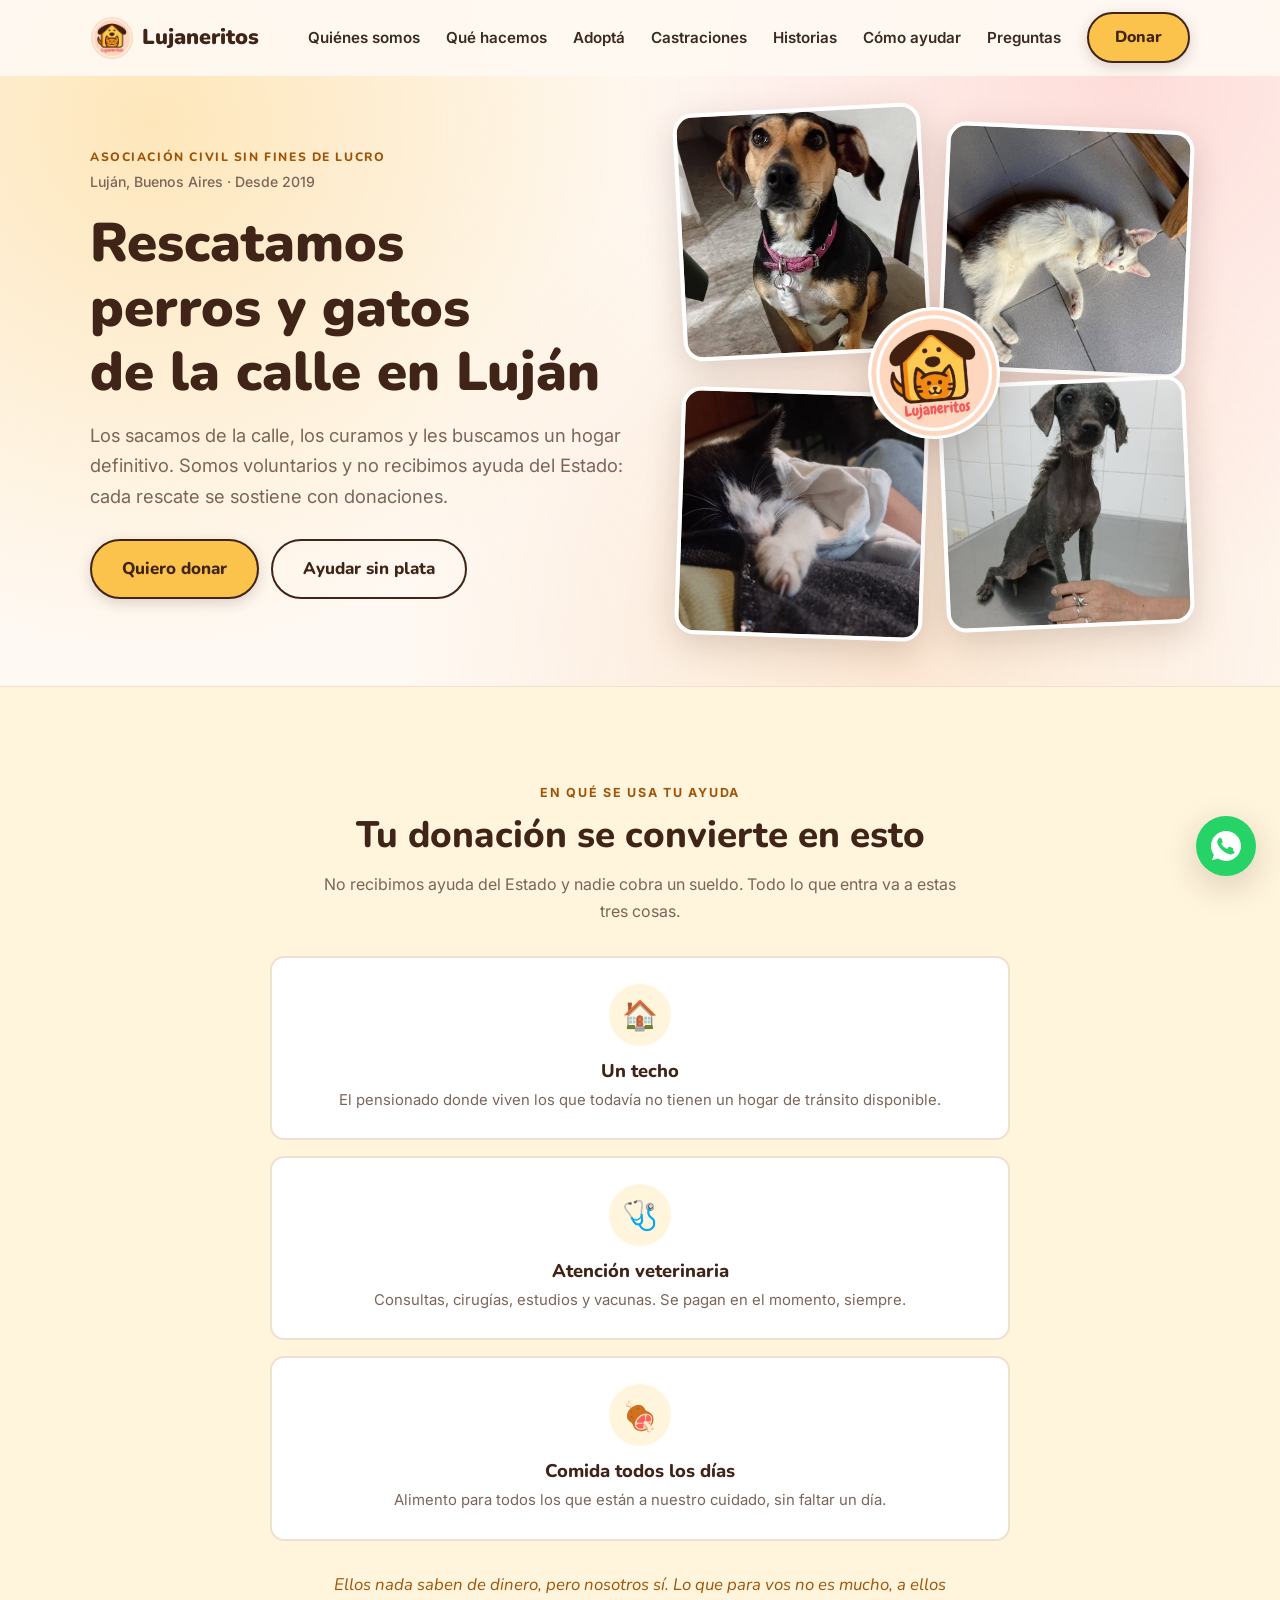
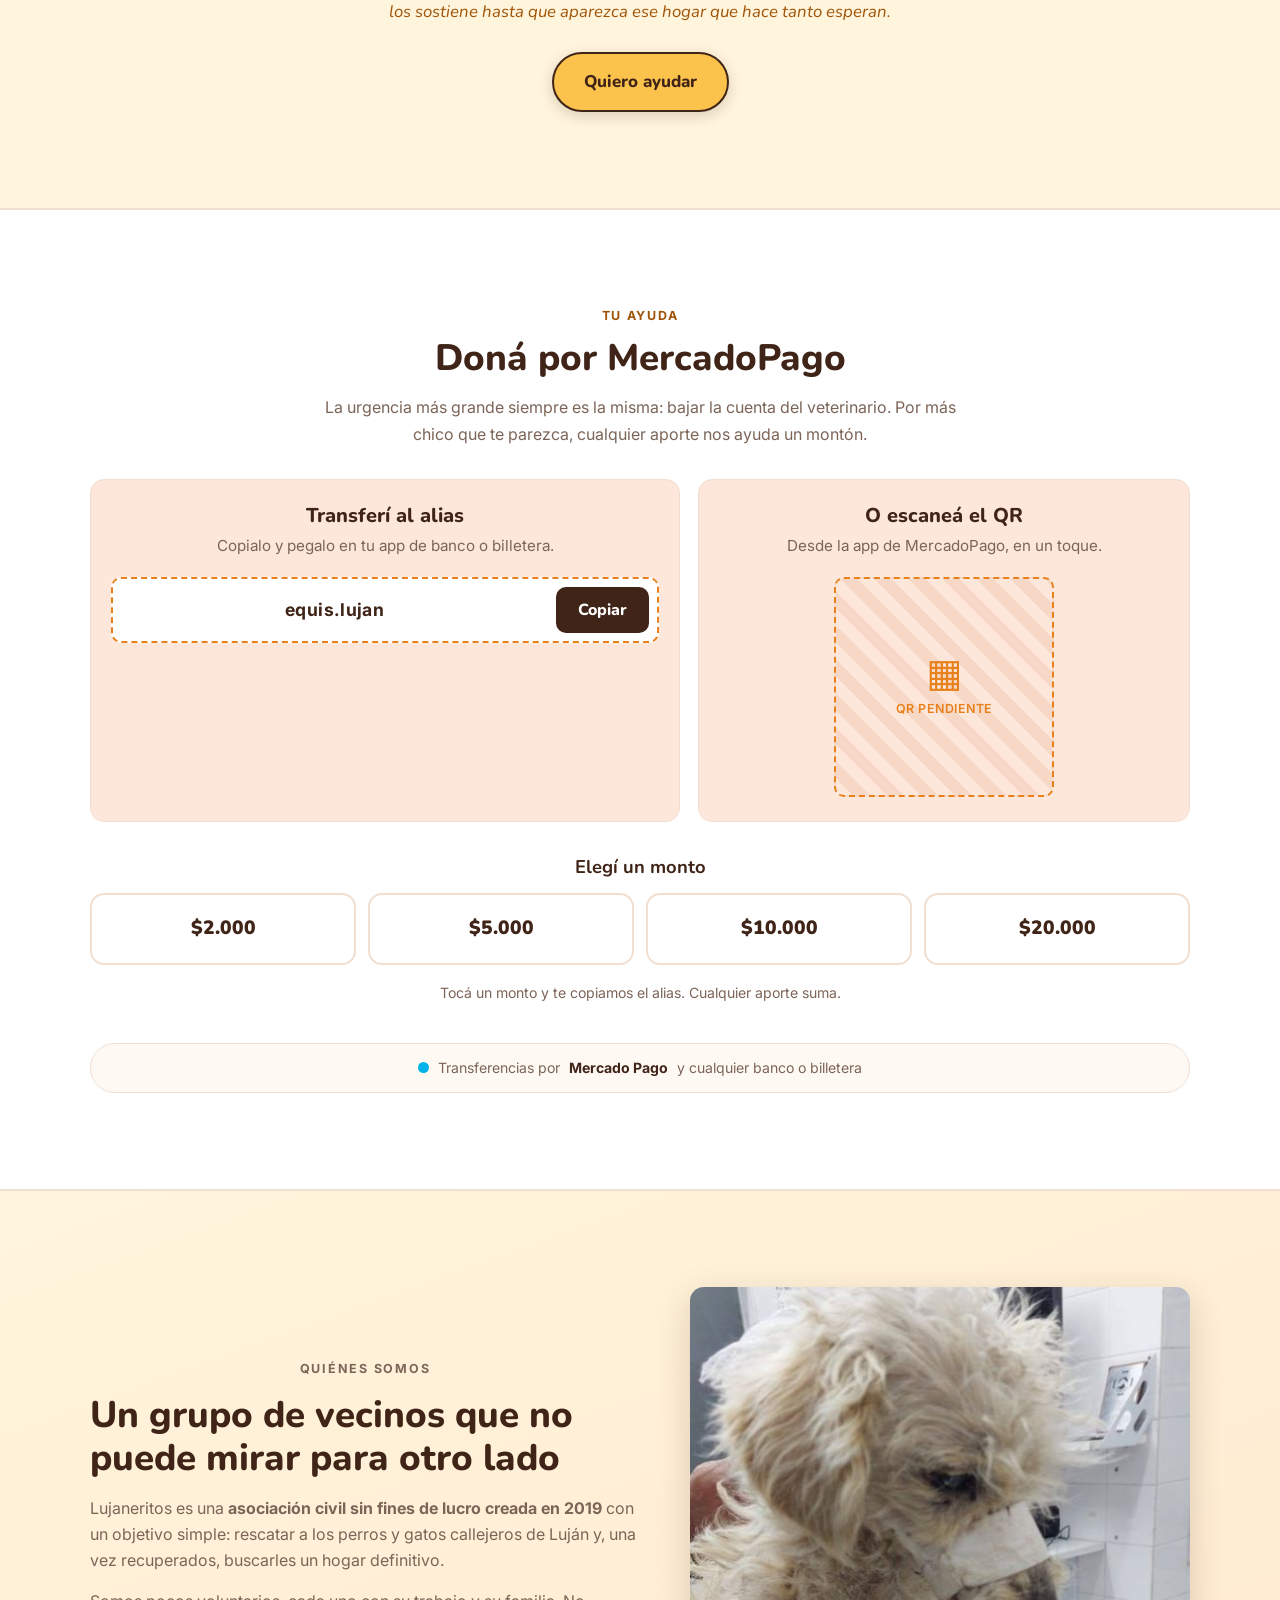
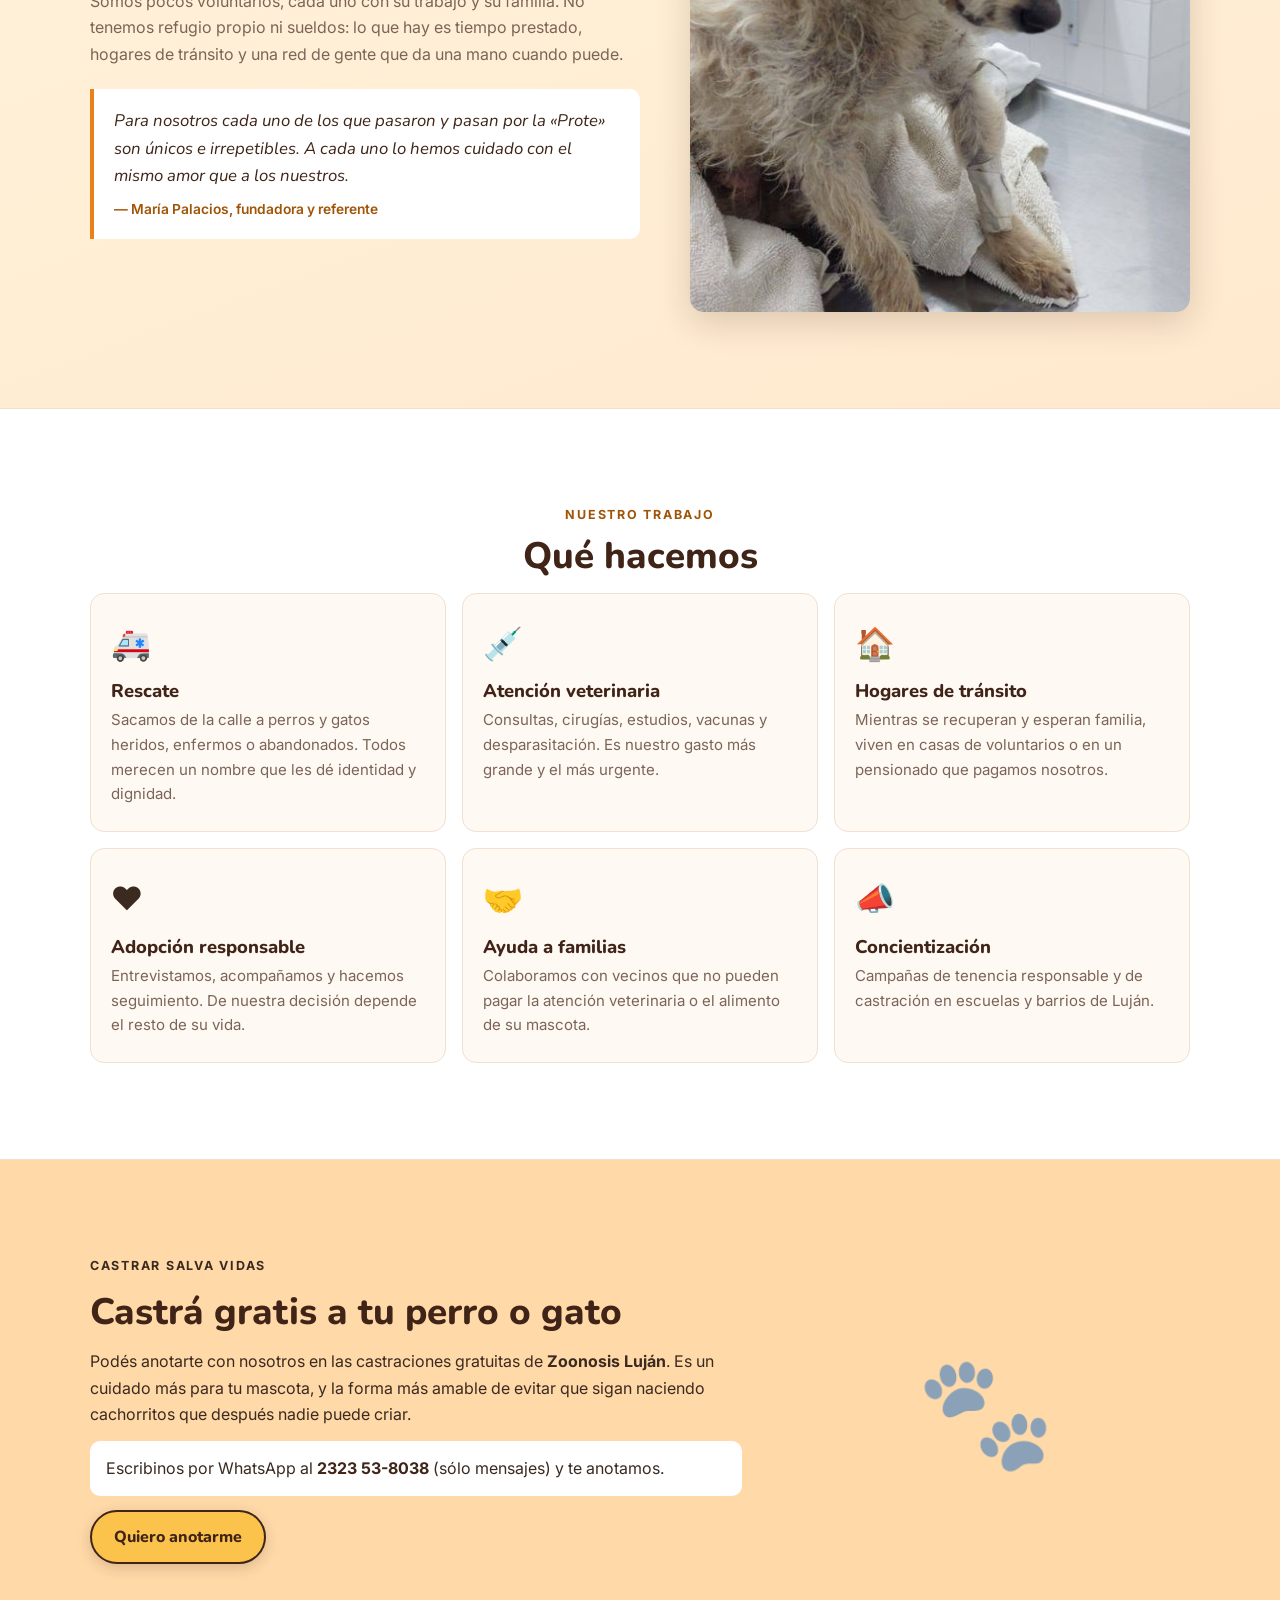
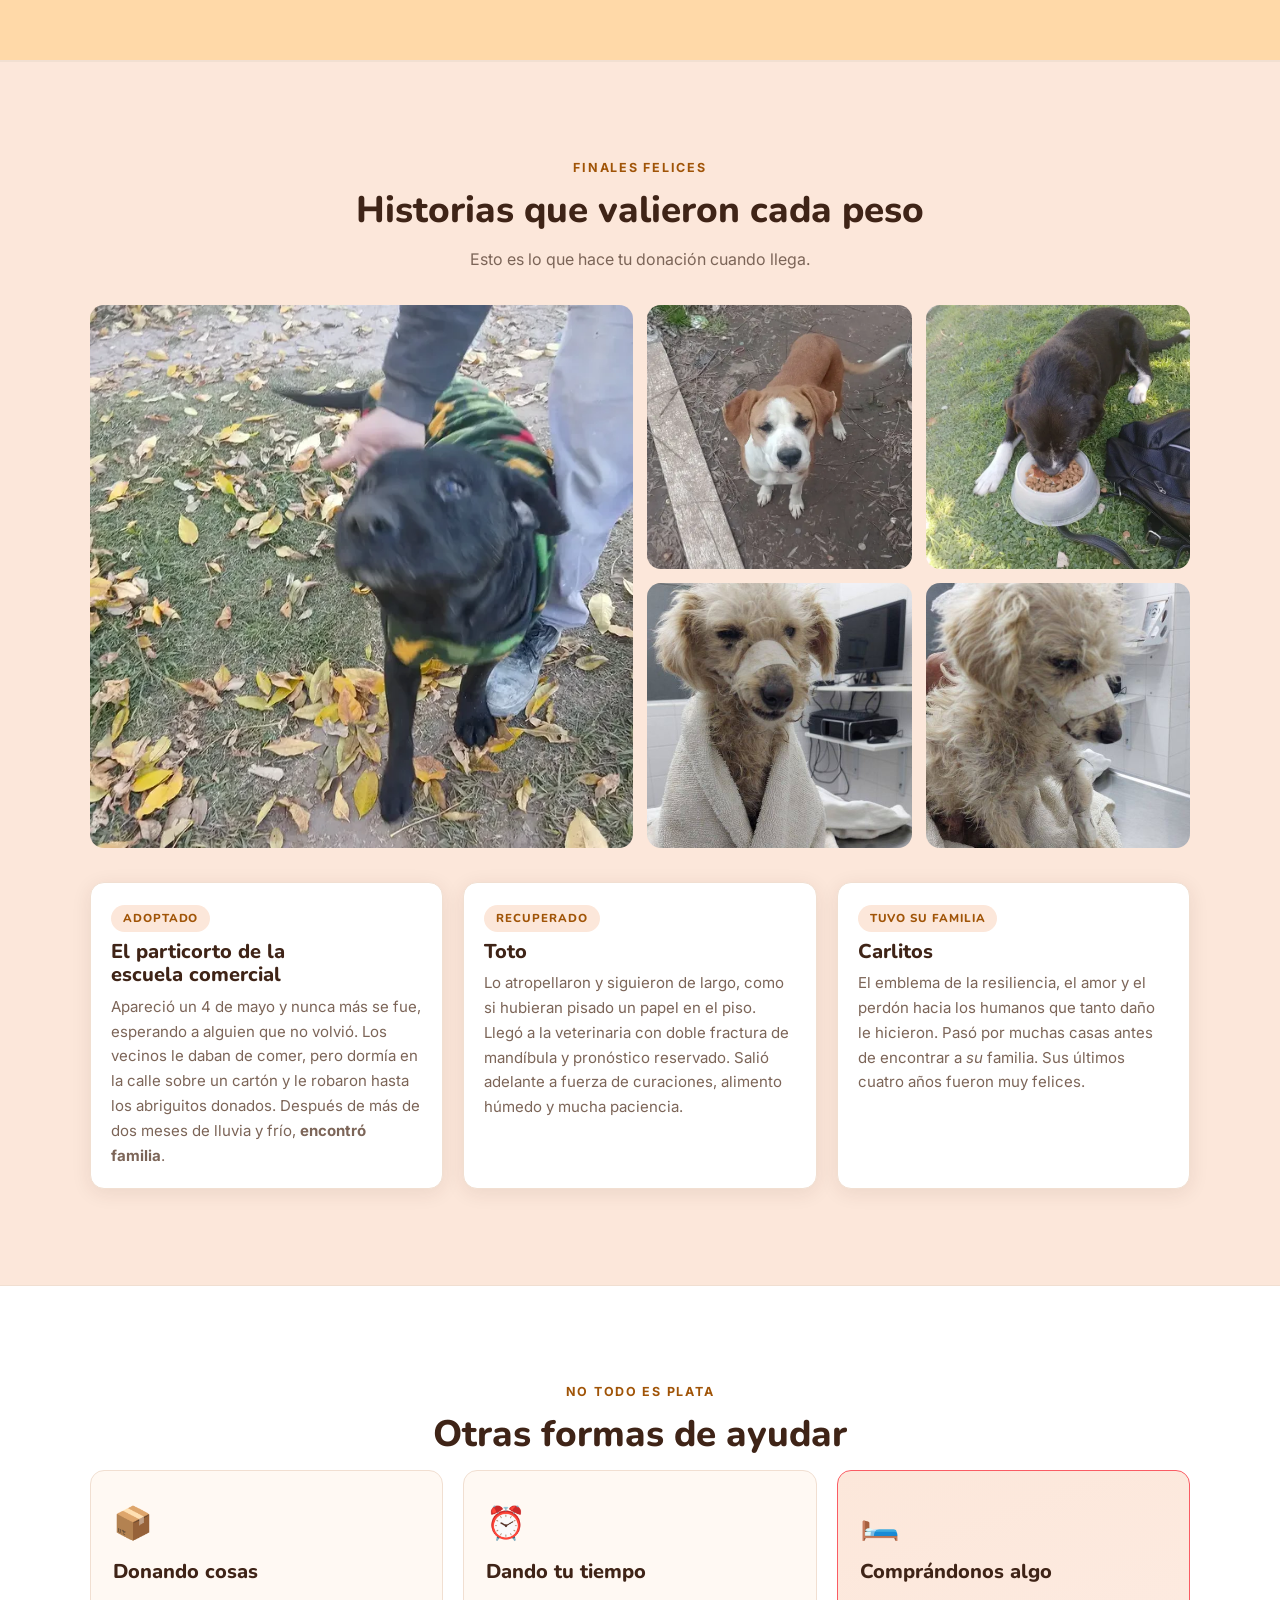
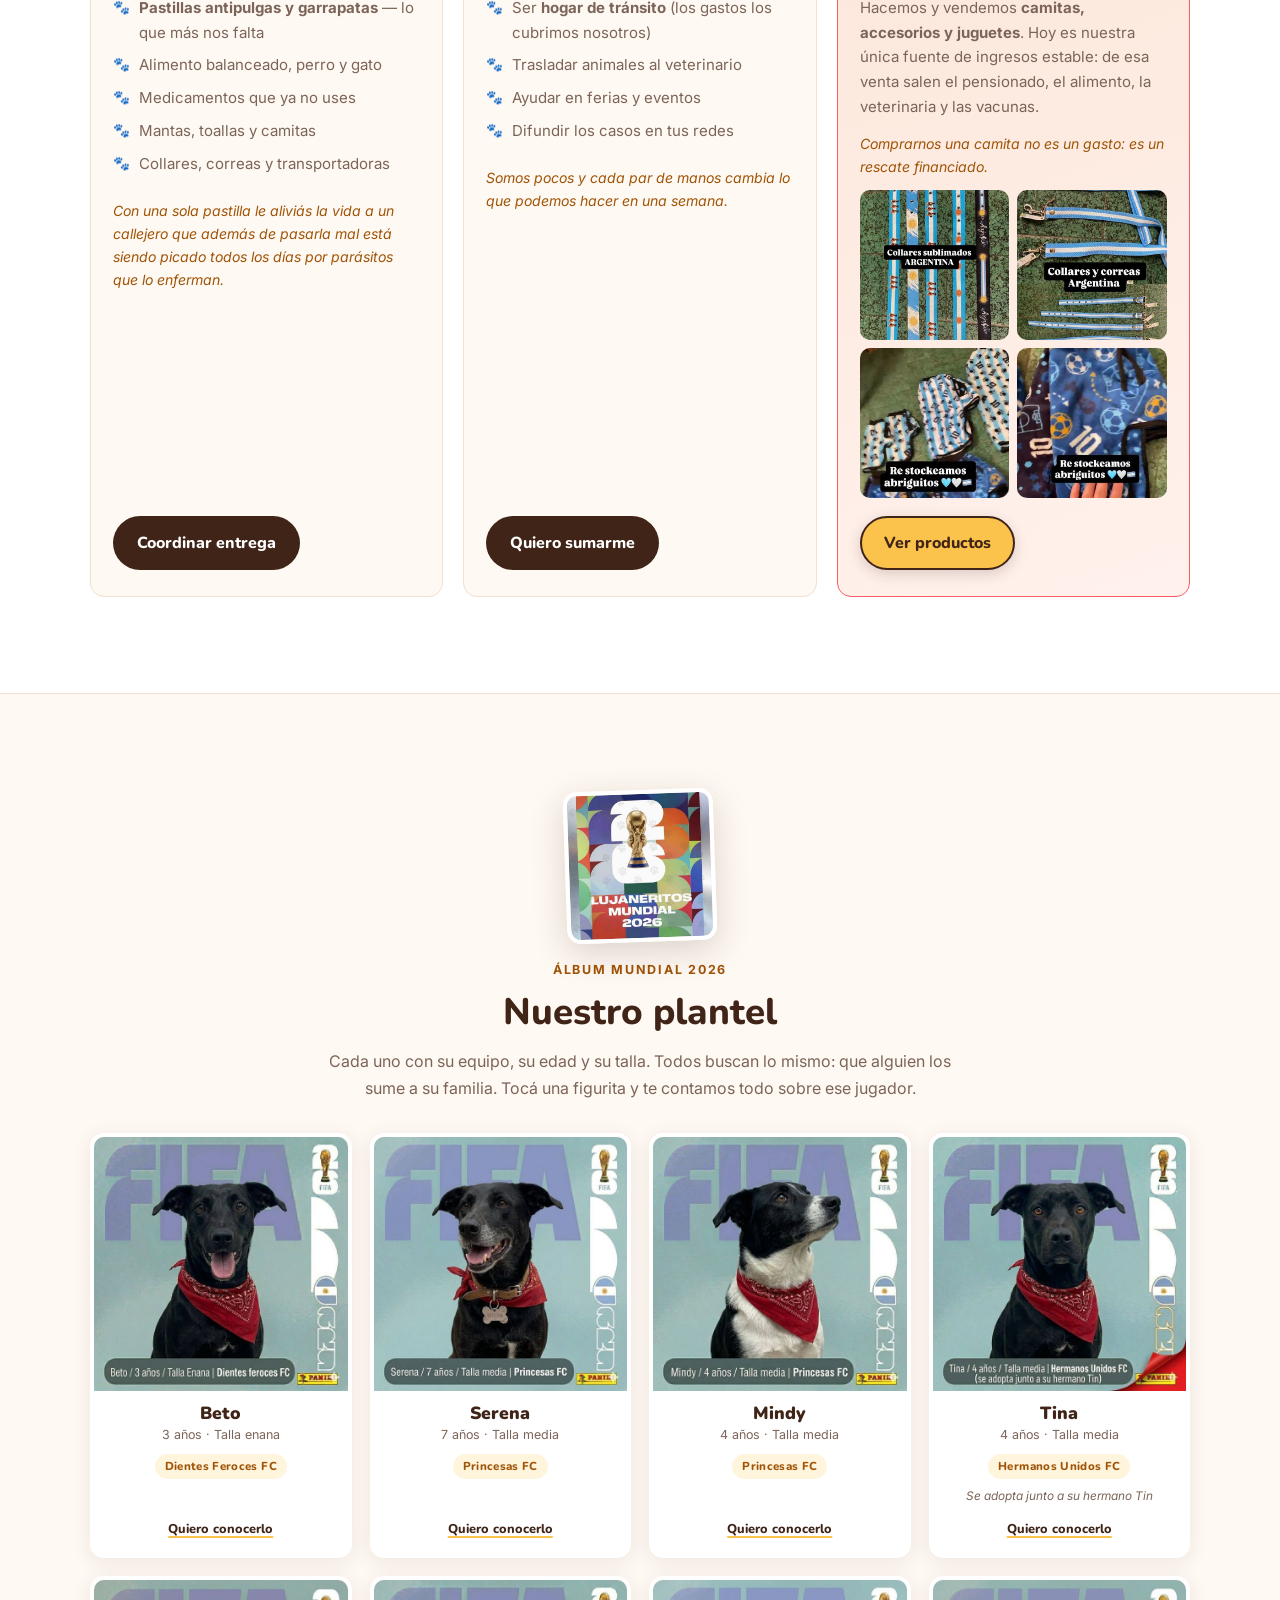
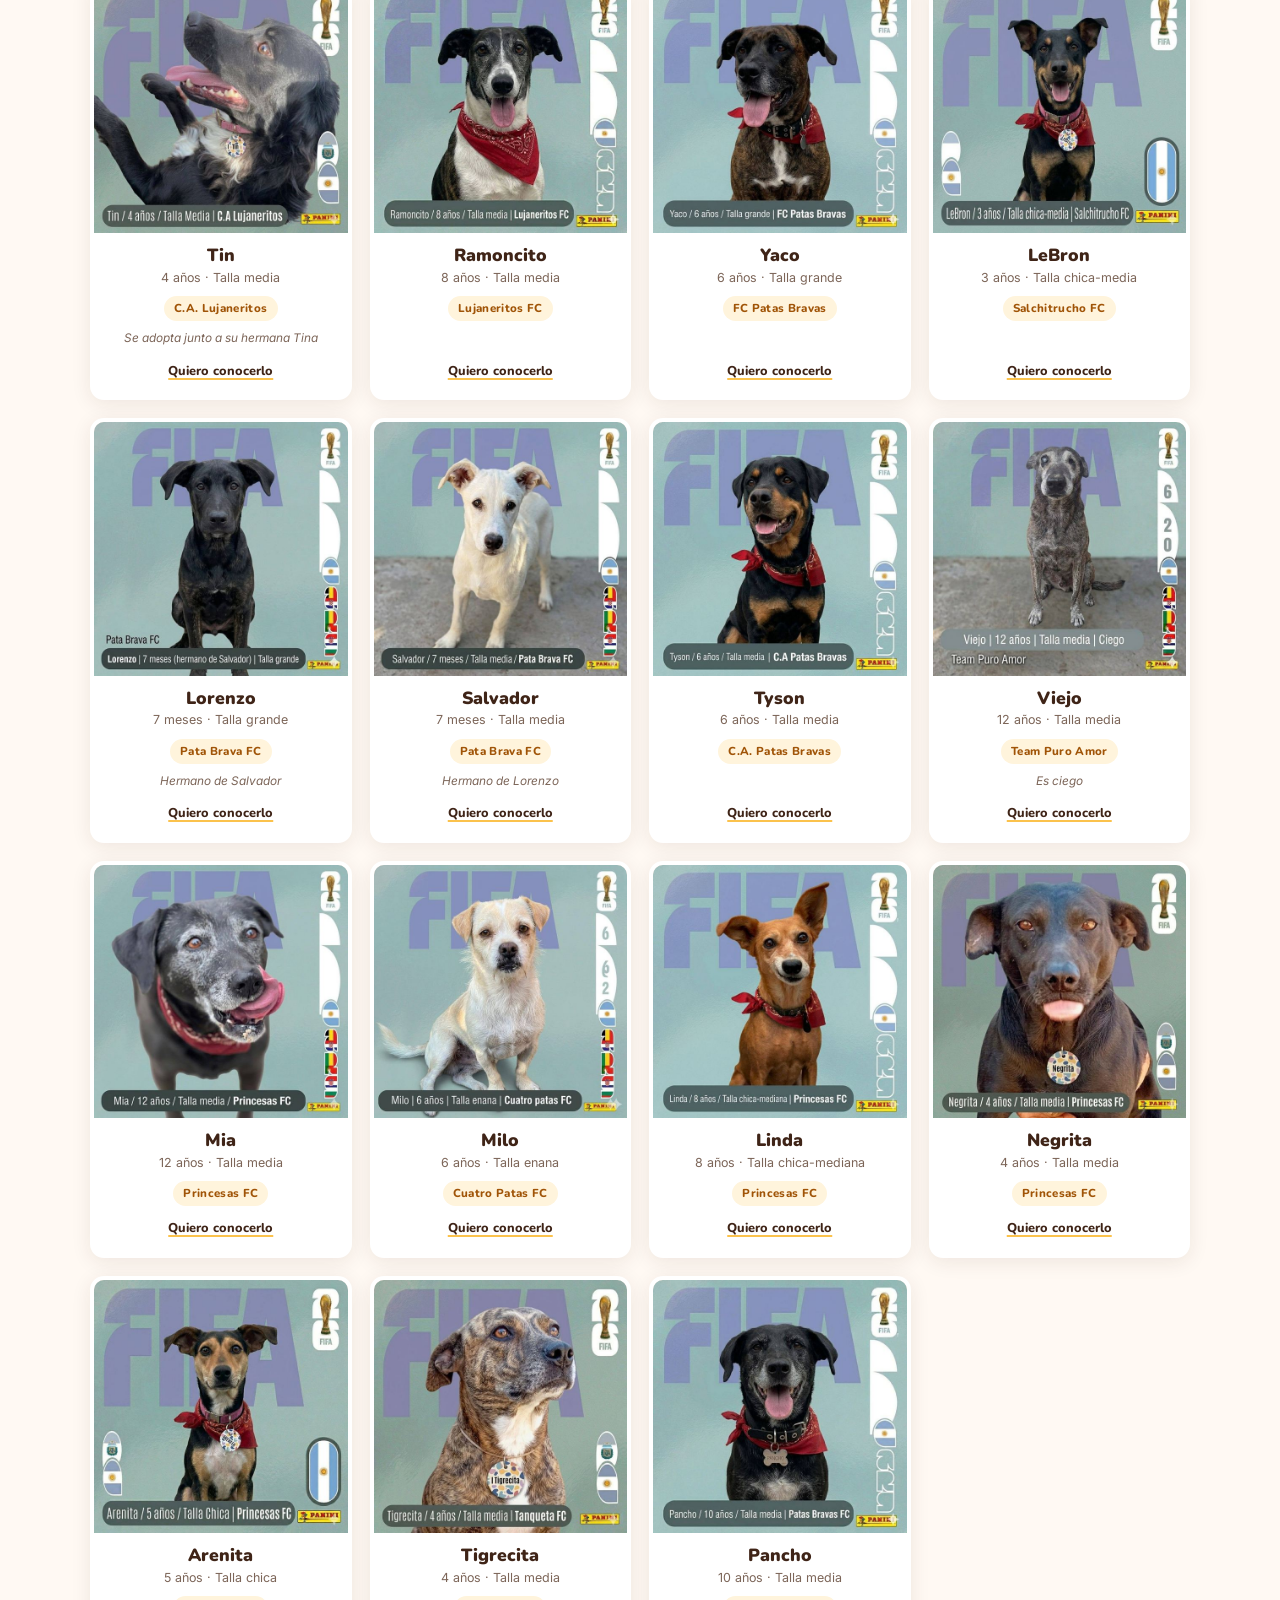
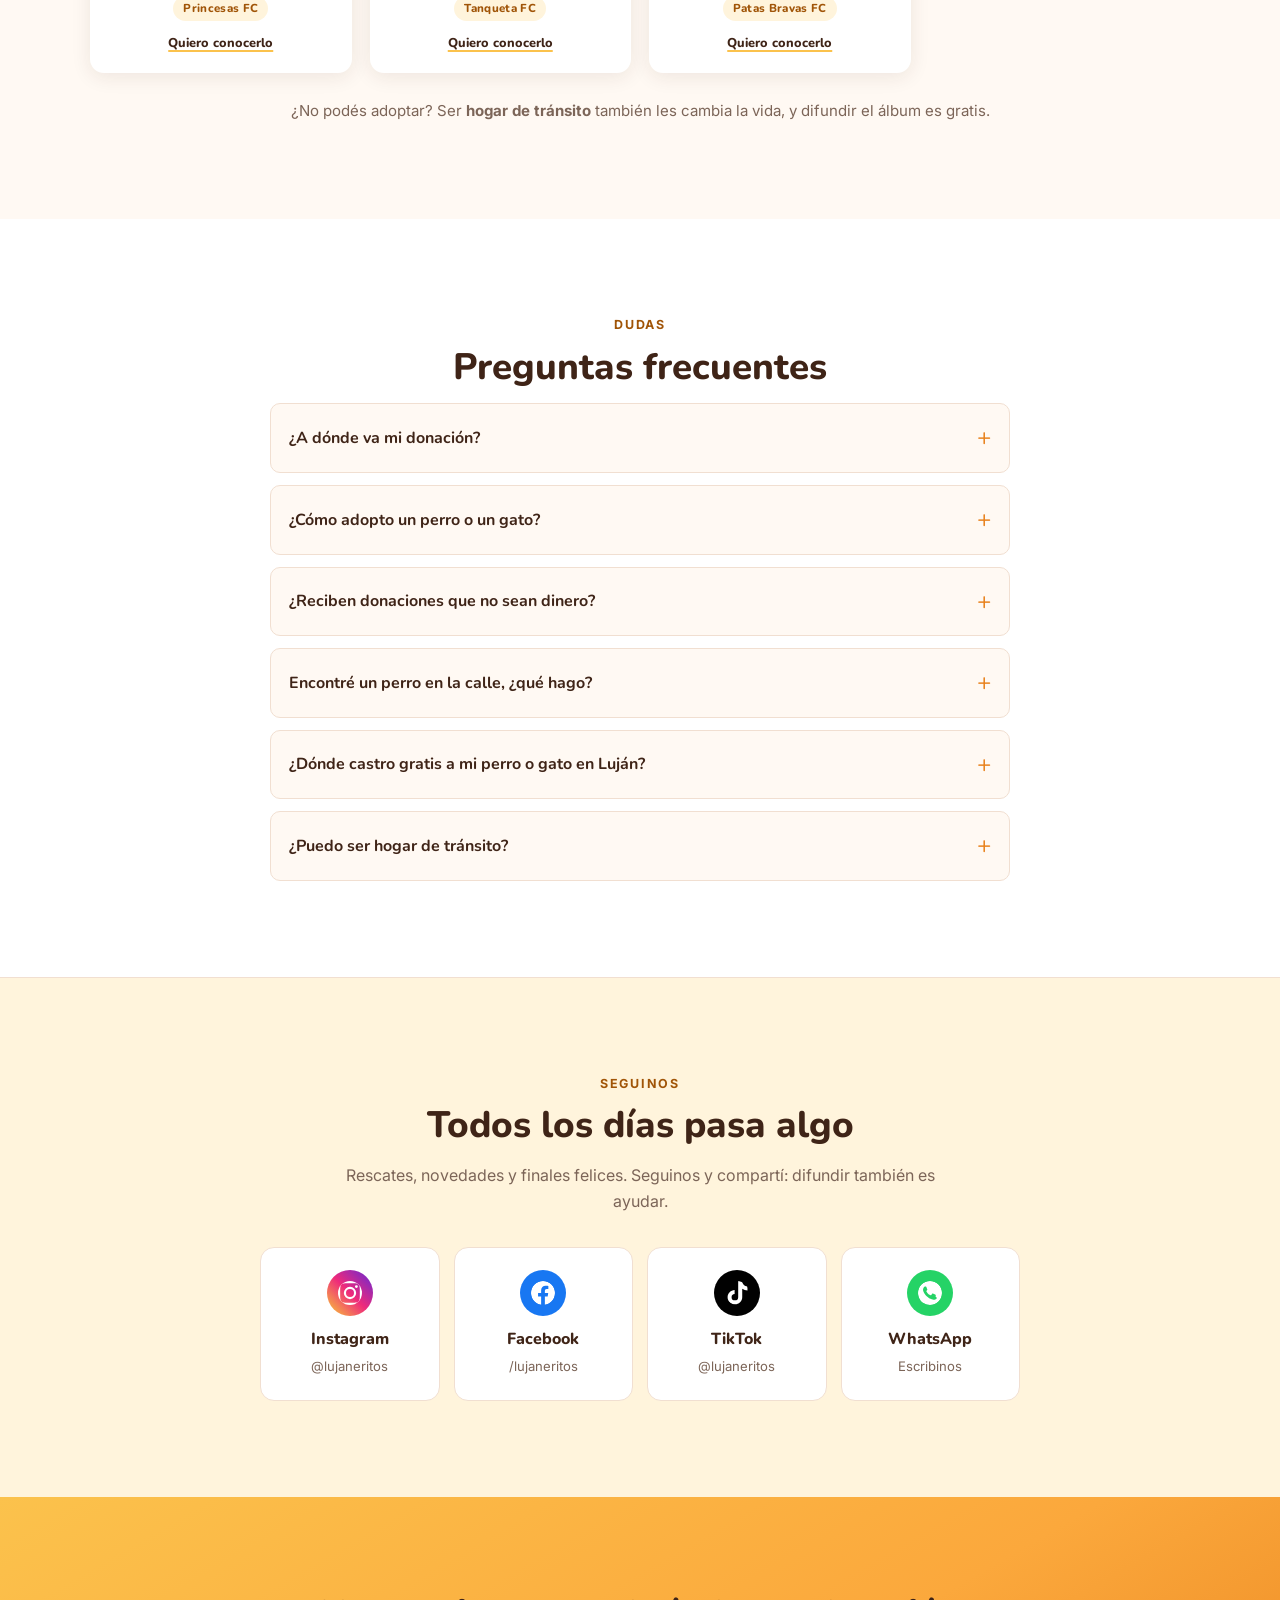
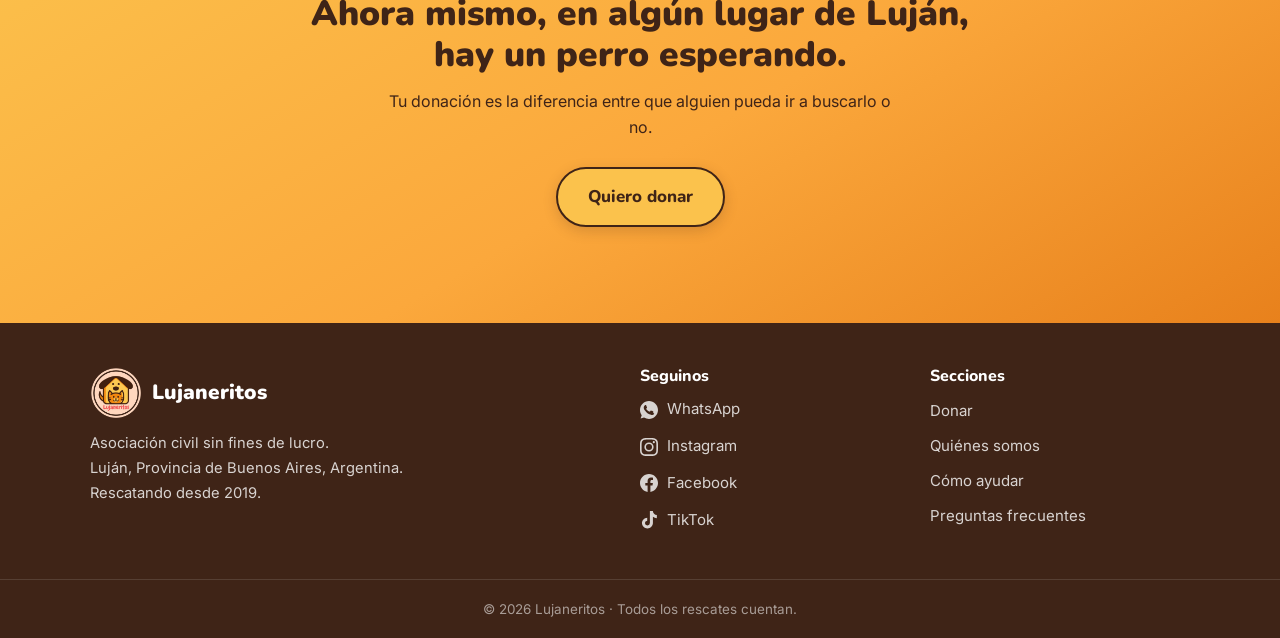
==== commit 488f6de2: "Meta de verificacion de Google Search Console Co-Authored-By: Claude Opus 5 <noreply@anthropic.com>" ====
--- a/index.html
+++ b/index.html
@@ -9,6 +9,10 @@
         content="Asociación civil sin fines de lucro de Luján. Desde 2019 rescatamos perros y gatos en situación de calle, los recuperamos y les buscamos un hogar definitivo. Doná por MercadoPago y ayudanos a seguir.">
     <meta name="theme-color" content="#3F2417">
     <link rel="canonical" href="https://lujaneritos.com.ar/">
+
+    <!-- Verificación de Google Search Console. No borrar: si se saca, Google
+         pierde la propiedad verificada del sitio. -->
+    <meta name="google-site-verification" content="2Er6p3ABLxowoG2RqHrZViY8jQTlUgQm4JatfQ5eYKw">
     <link rel="manifest" href="/manifest.json">
     <link rel="icon" href="/assets/images_marca/favicon.png" type="image/png">
     <link rel="apple-touch-icon" href="/assets/images_marca/favicon.png">
--- a/css/index.css
+++ b/css/index.css
@@ -448,6 +448,9 @@
     width: 100%;
     height: 100%;
     object-fit: cover;
+    /* Las fotos son verticales y la cara queda en el tercio superior:
+       centrado, el recorte 1:1 se la comía. */
+    object-position: center 28%;
 }
 
 /* Rotaciones mínimas: dan sensación de álbum sin marear */
@@ -479,7 +482,6 @@
     height: 104px;
     border-radius: 50%;
     background: var(--blanco);
-    border: 4px solid var(--blanco);
     box-shadow: var(--sombra-fuerte);
 }
 
@@ -804,6 +806,7 @@
     width: 100%;
     height: 100%;
     object-fit: cover;
+    object-position: center 28%;
     transition: transform .4s ease;
 }
 
@@ -906,6 +909,7 @@
     width: 100%;
     aspect-ratio: 4 / 5;
     object-fit: cover;
+    object-position: center 25%;
     border-radius: var(--radio);
     box-shadow: var(--sombra-fuerte);
 }
@@ -1253,11 +1257,11 @@
     margin-bottom: 12px;
 }
 
+/* El logo ya trae su propio círculo: sin fondo blanco detrás,
+   que le hacía un halo sobre el marrón del footer. */
 .footer__marca img {
     width: 52px;
     height: 52px;
-    border-radius: 50%;
-    background: var(--blanco);
 }
 
 .footer__desc {
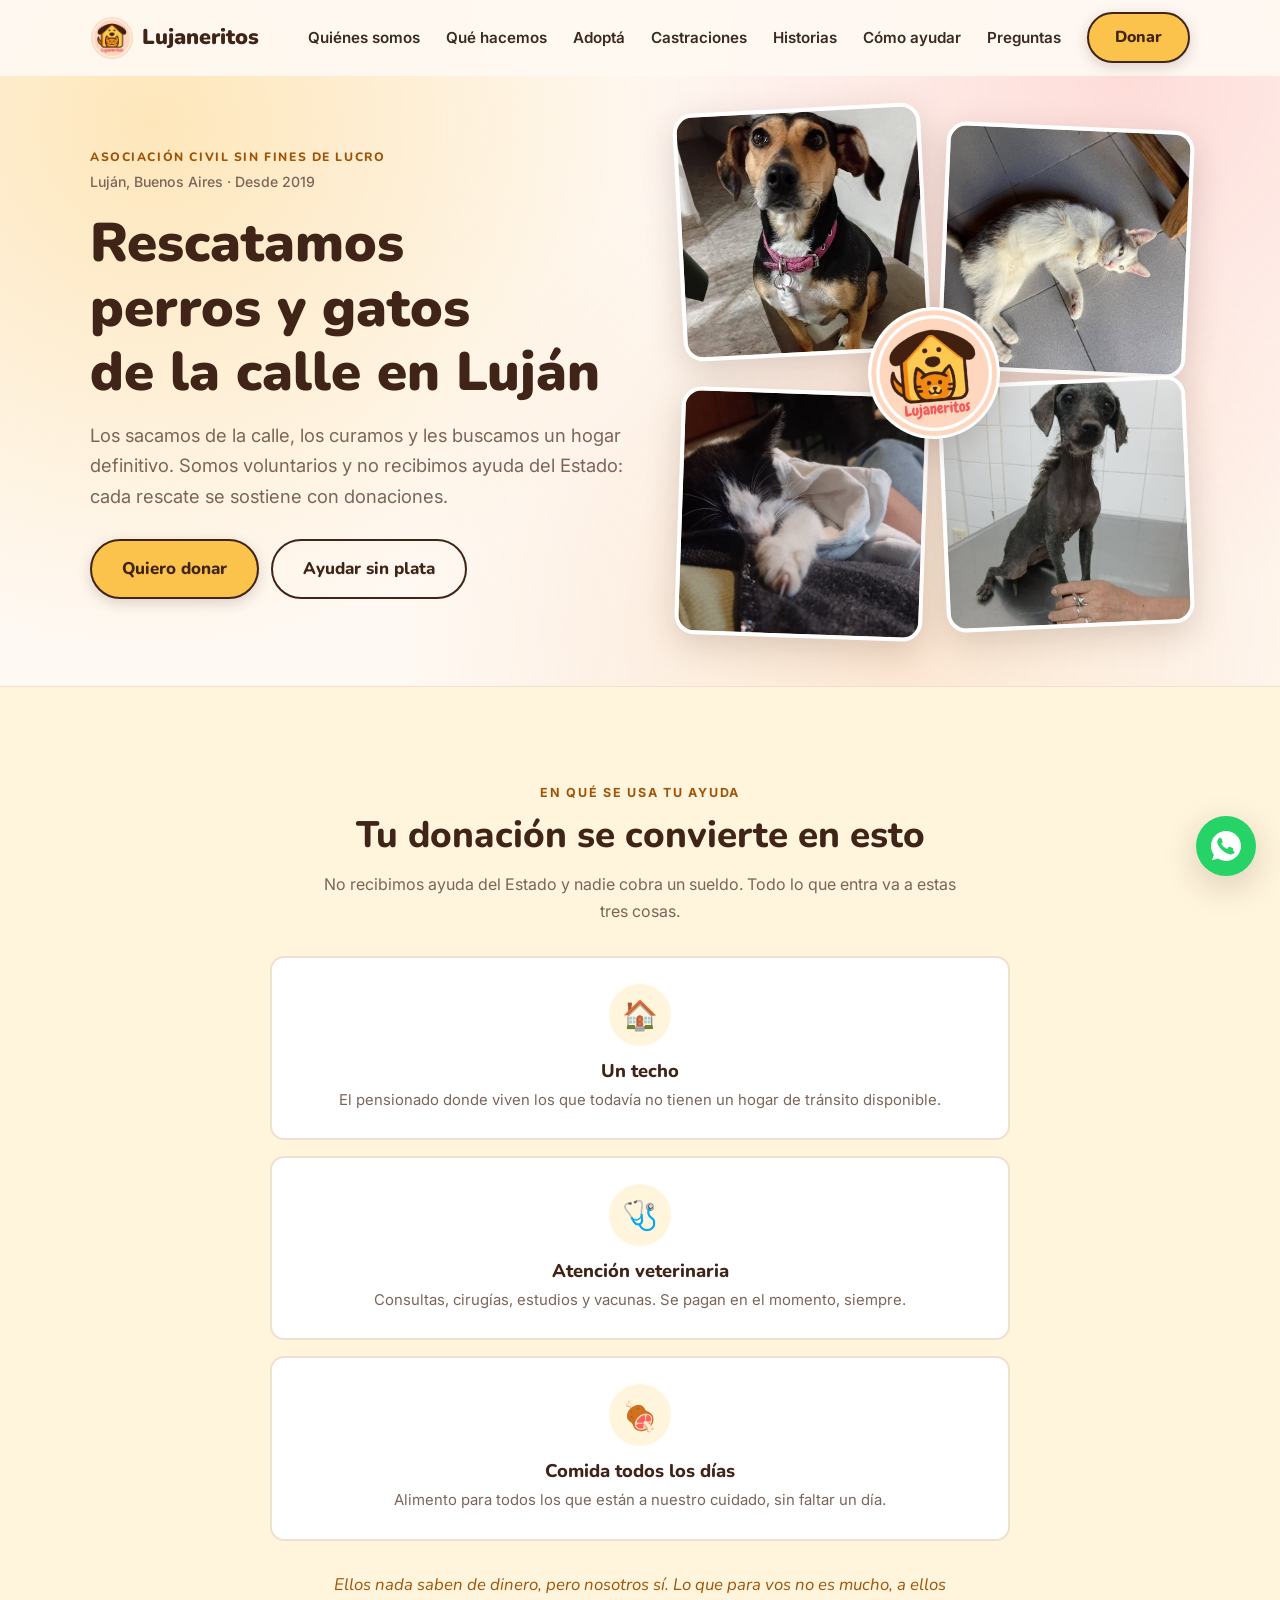
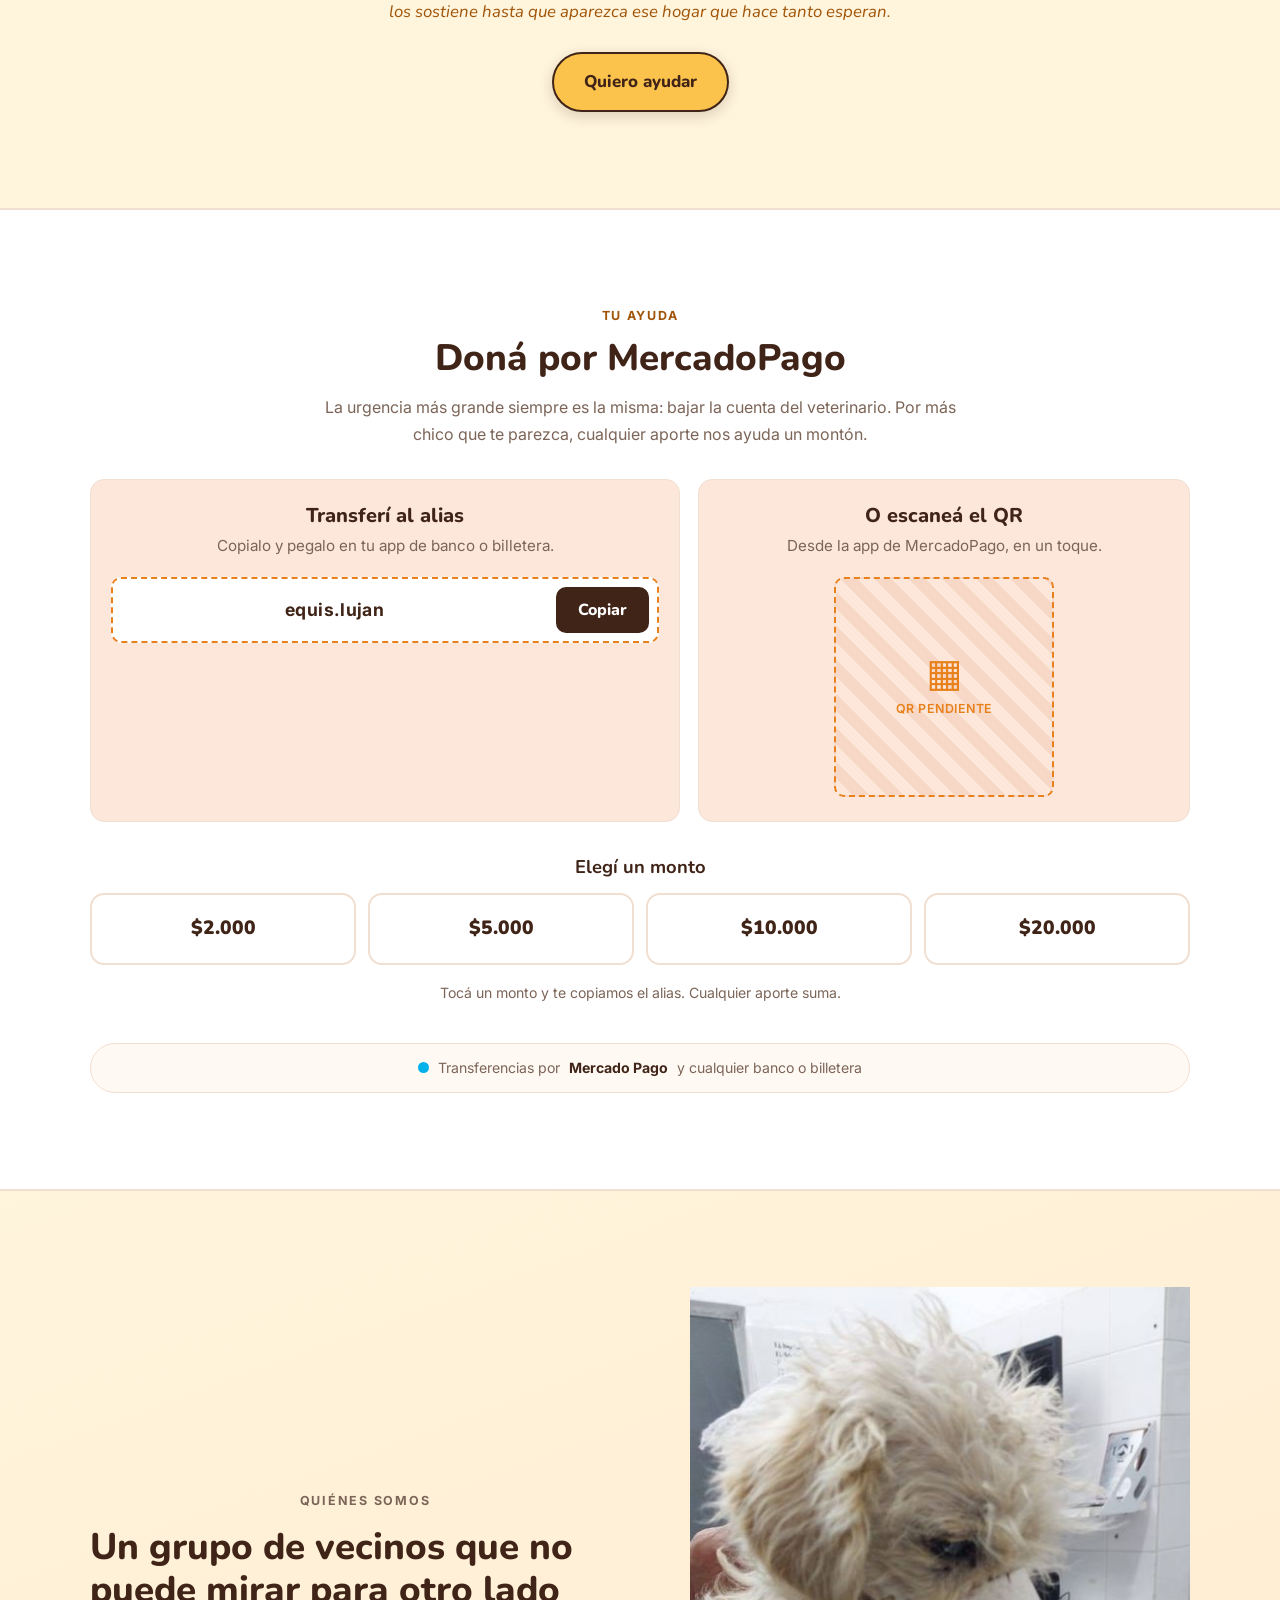
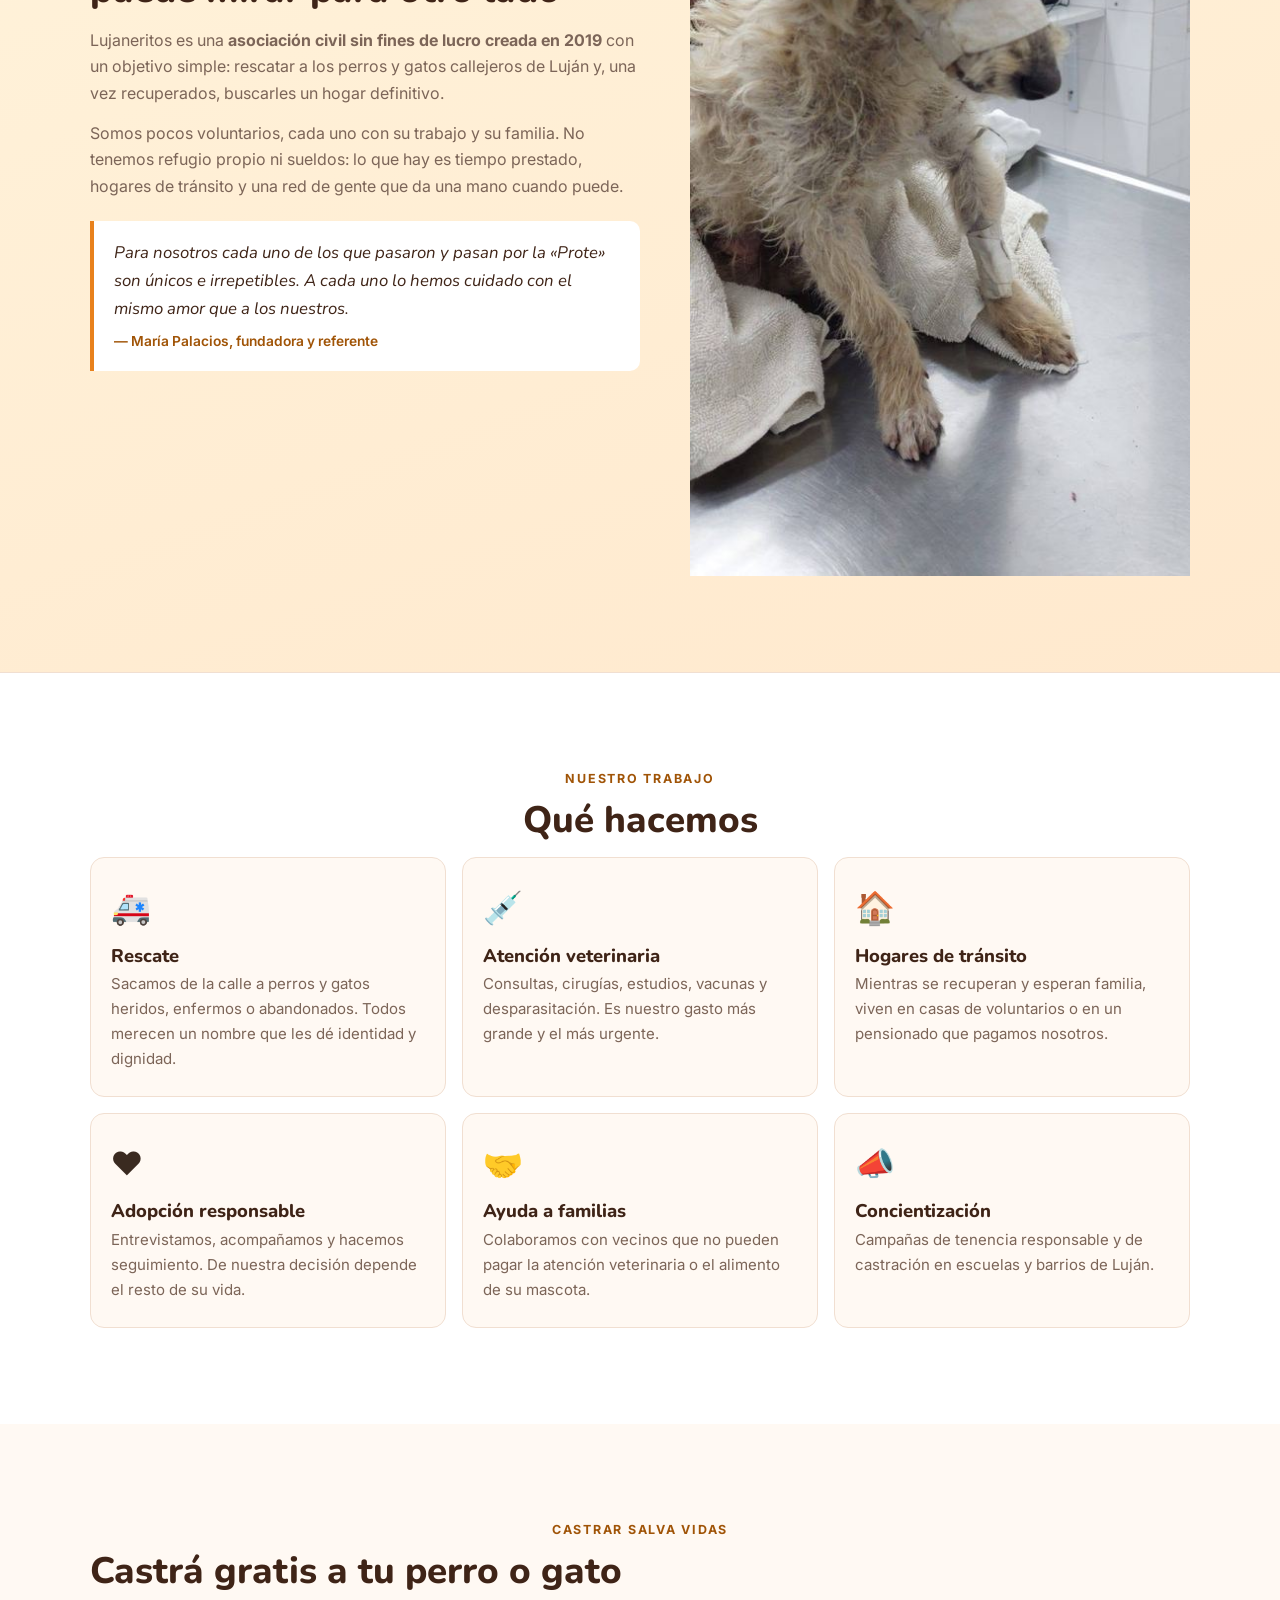
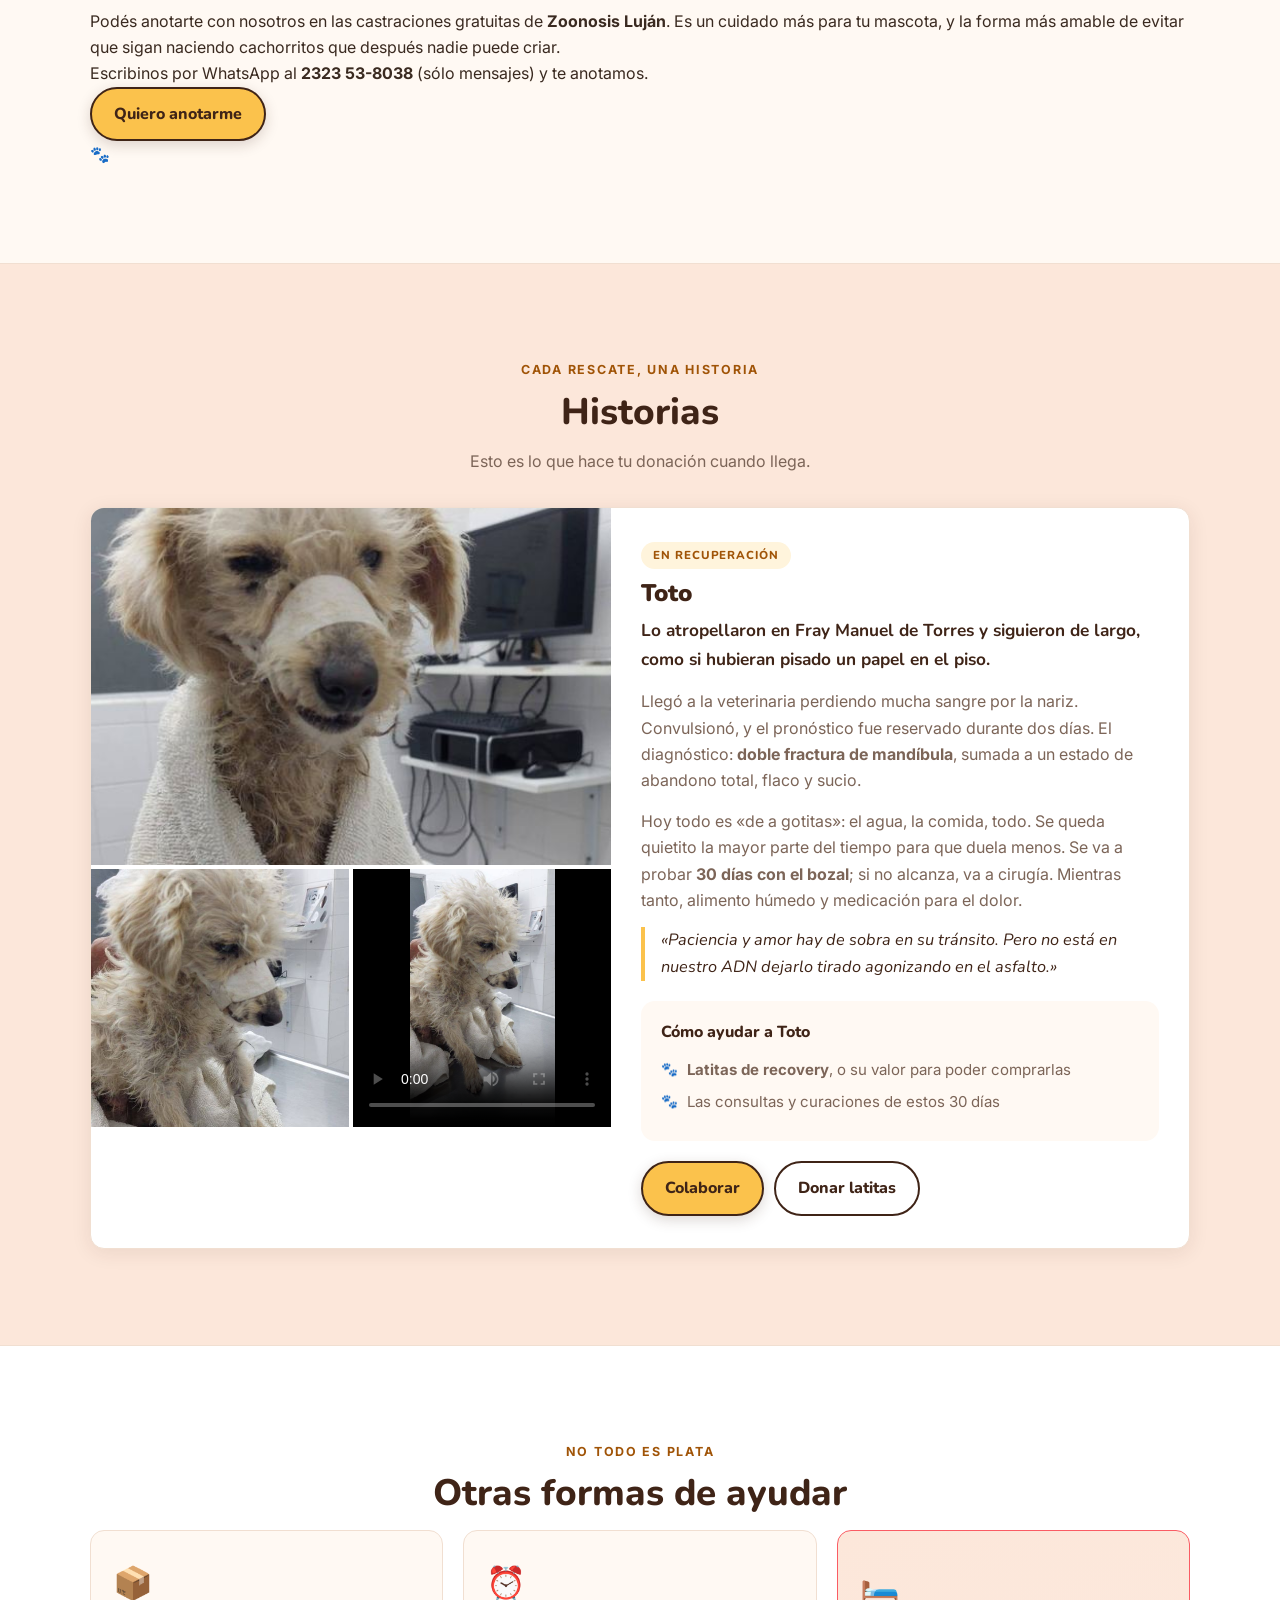
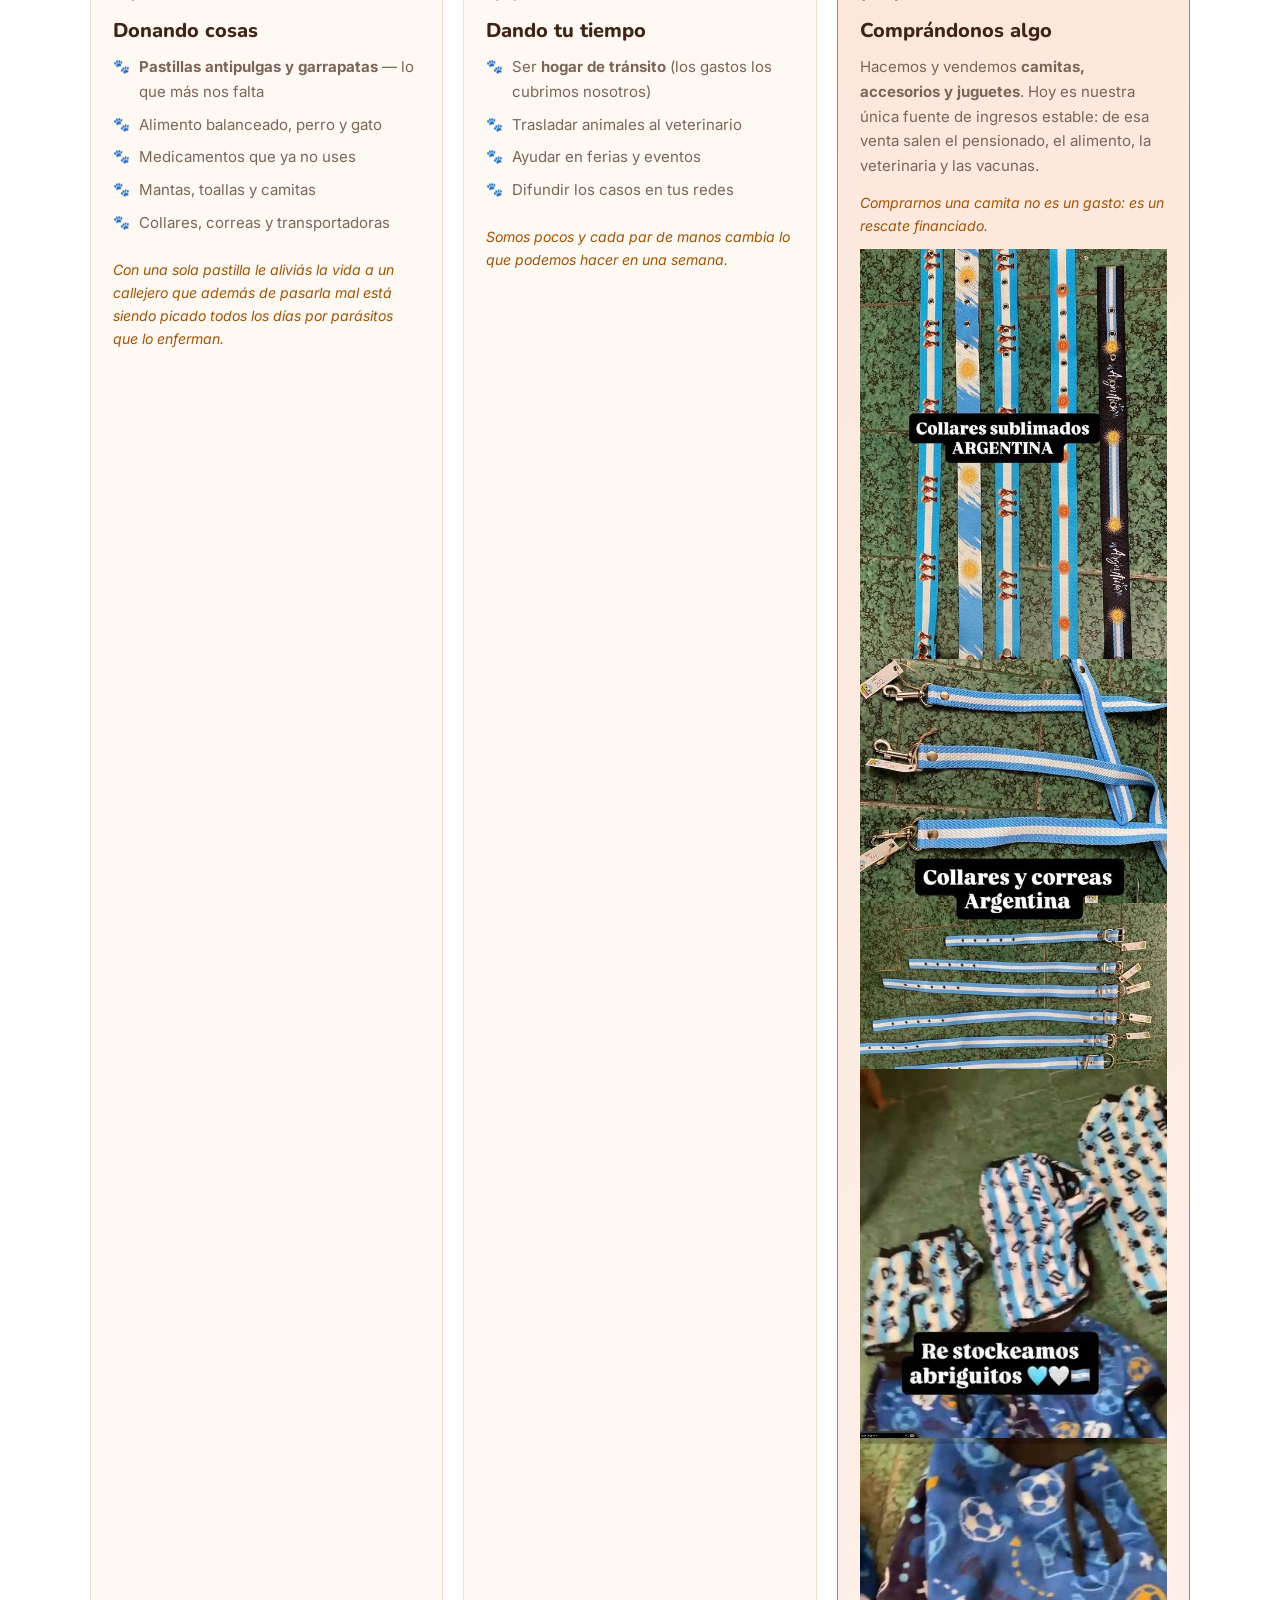
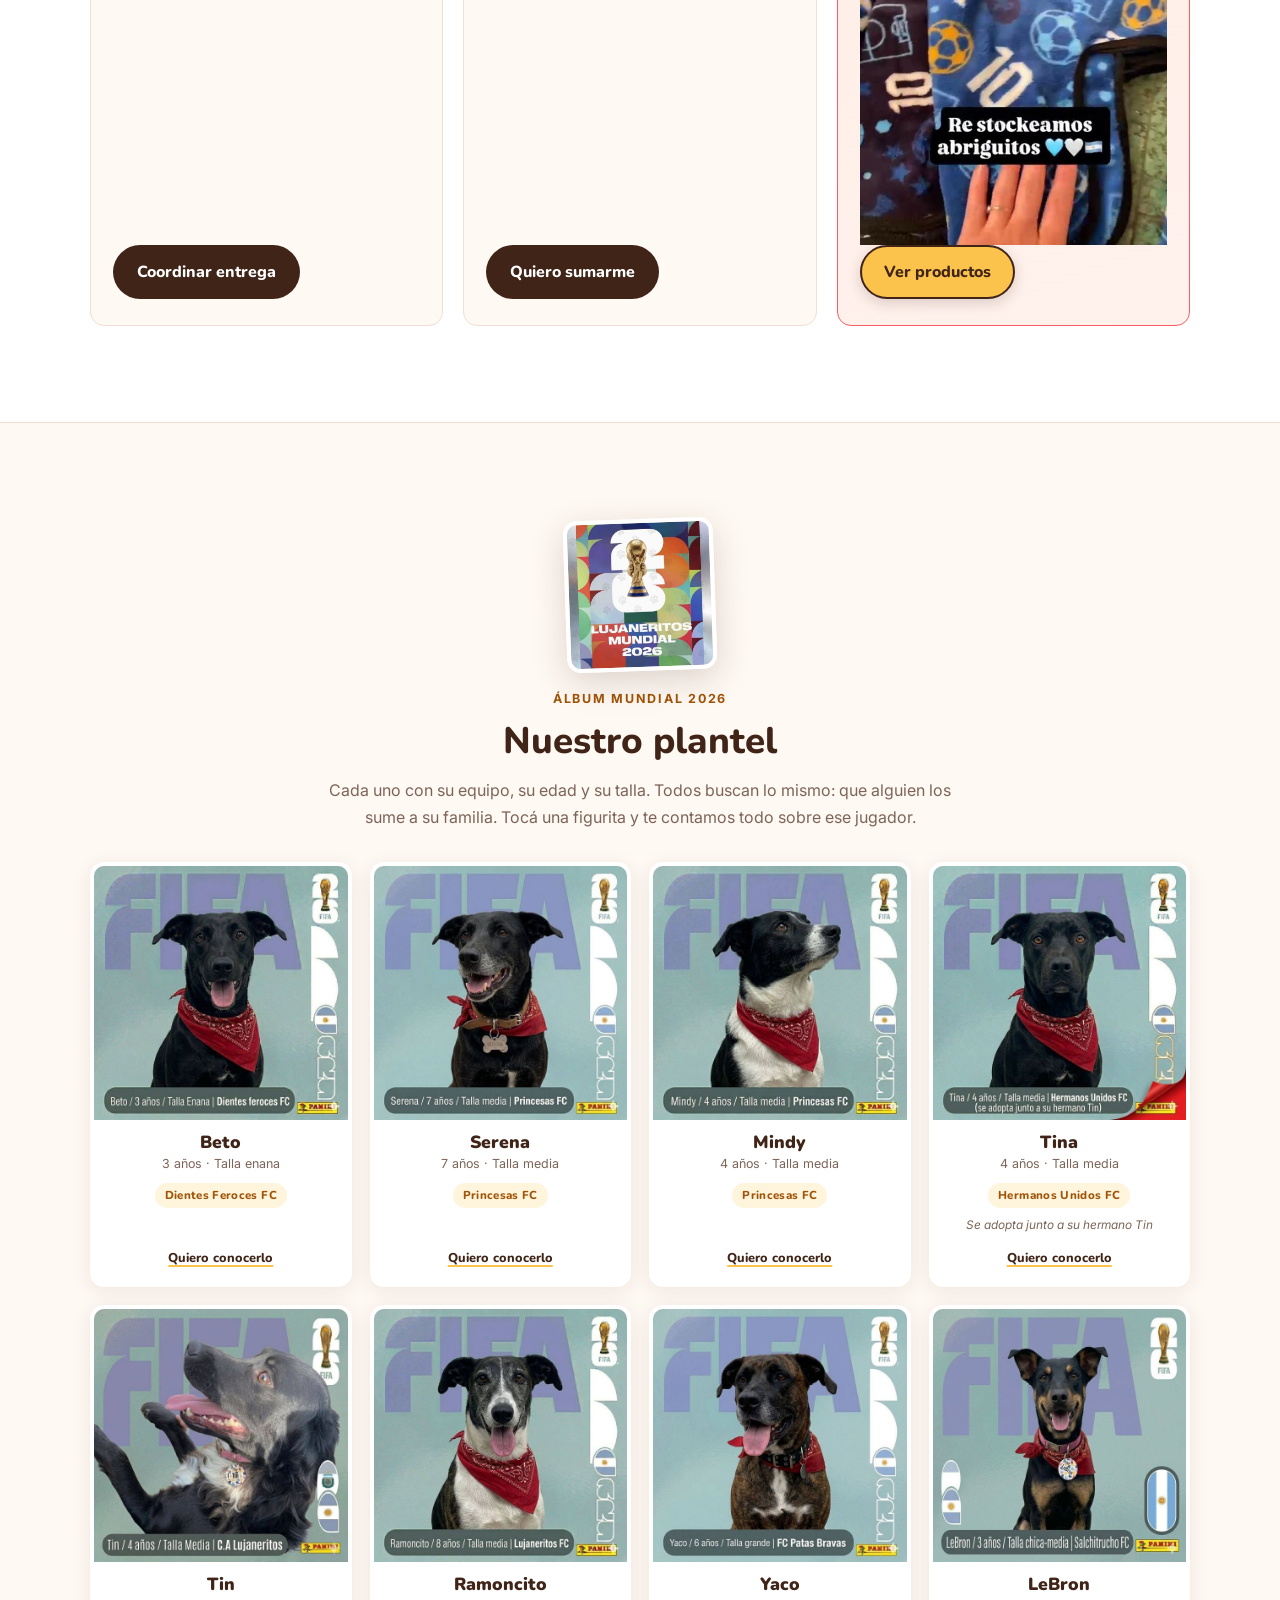
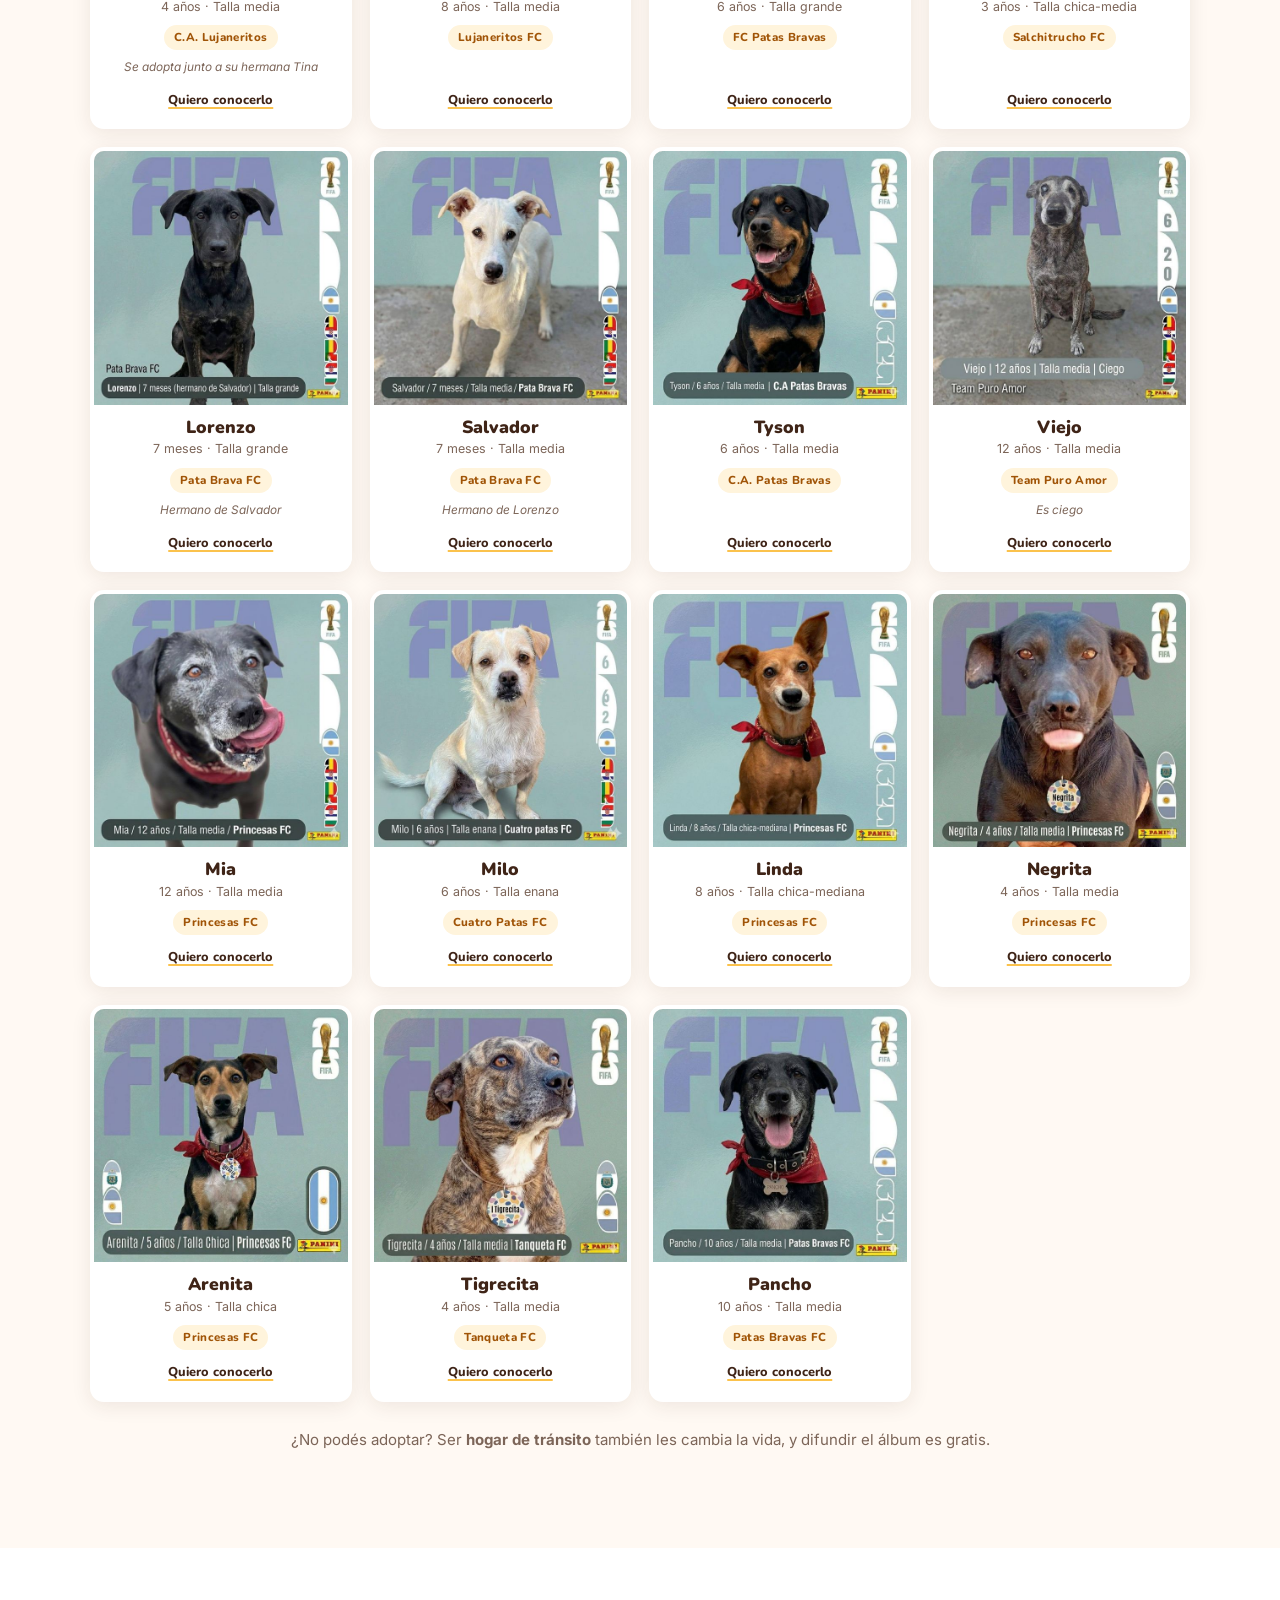
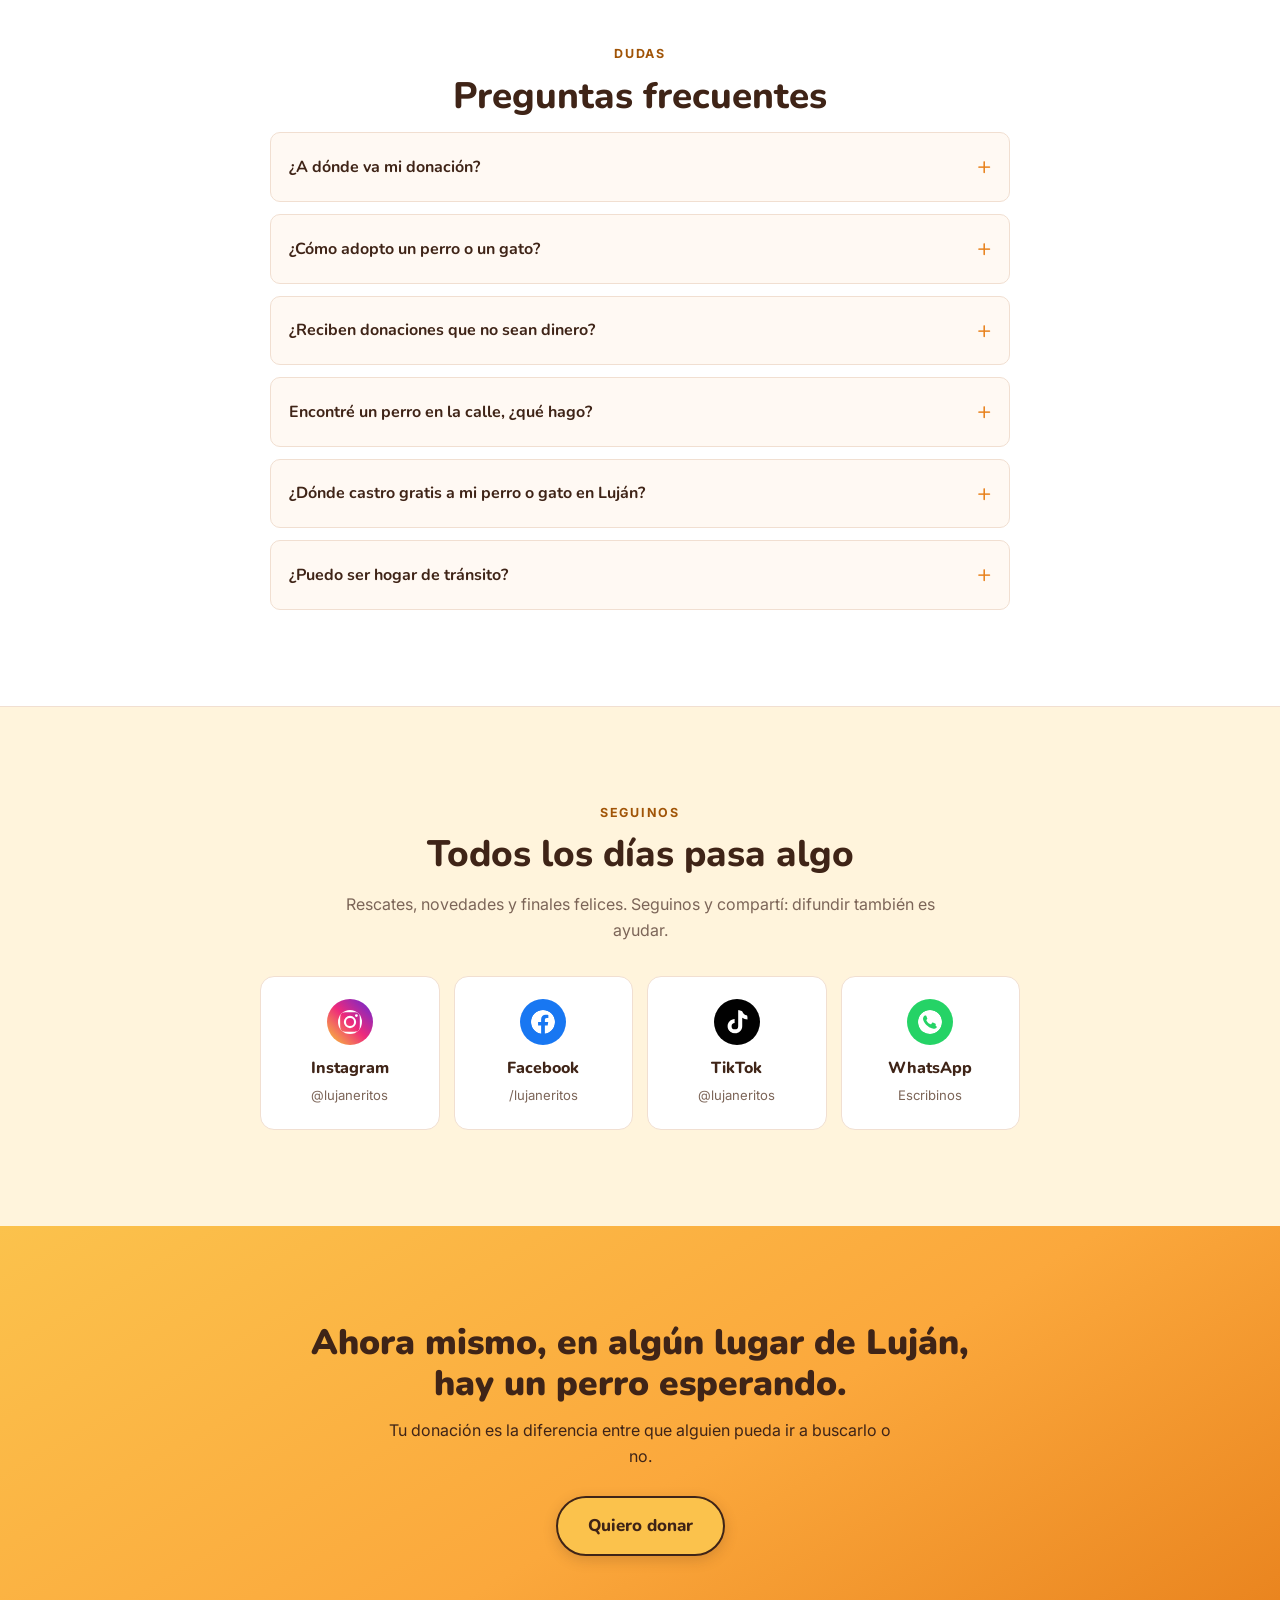
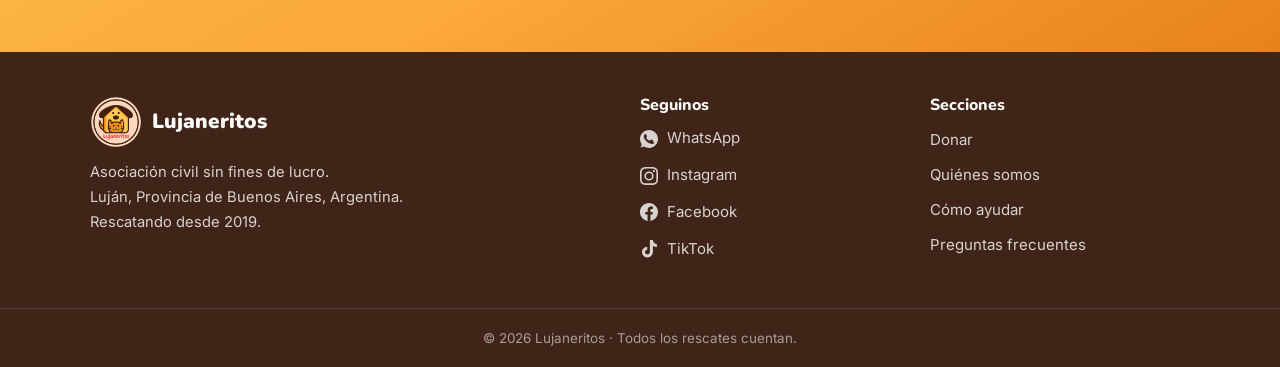
==== commit 89e4bfd9: "Historias como card por caso, empezando por Toto - Reemplazada la galeria suelta + tarjetas de texto" ====
--- a/index.html
+++ b/index.html
@@ -459,77 +459,73 @@
         </div>
     </section>
 
-    <!-- ============================================ HISTORIAS ============================================ -->
+    <!-- ============================================ HISTORIAS ============================================
+         Una card por caso. Para sumar uno nuevo: copiar un bloque <article class="caso">
+         completo, poner las fotos en /assets/images/rescatados/ y cambiar textos.
+         La etiqueta de estado dice en qué punto está: "En recuperación", "Adoptado",
+         "Recuperado". Así se pueden contar casos que todavía no terminaron sin
+         prometer un final que no ocurrió. -->
     <section class="historias" id="historias">
         <div class="contenedor">
-            <p class="seccion__kicker">Finales felices</p>
-            <h2 class="seccion__titulo">Historias que valieron cada peso</h2>
+            <p class="seccion__kicker">Cada rescate, una historia</p>
+            <h2 class="seccion__titulo">Historias</h2>
             <p class="seccion__bajada">Esto es lo que hace tu donación cuando llega.</p>
 
-            <!-- Galería del trabajo real. Las fotos NO llevan nombre a propósito:
-                 hasta que la organización confirme quién es quién, no atribuimos
-                 una foto a una historia. -->
-            <div class="galeria">
-                <figure class="galeria__item galeria__item--ancho">
-                    <img src="/assets/images/rescatados/perro-negro-abrigo.webp"
-                        alt="Perro negro rescatado, con abrigo, en un parque con hojas de otoño" loading="lazy"
-                        width="640" height="640">
-                </figure>
-                <figure class="galeria__item">
-                    <img src="/assets/images/rescatados/perro-marron-blanco.webp"
-                        alt="Perro marrón y blanco rescatado mirando a cámara" loading="lazy" width="640" height="853">
-                </figure>
-                <figure class="galeria__item">
-                    <img src="/assets/images/rescatados/perro-comiendo.webp"
-                        alt="Perro rescatado comiendo de un plato sobre el pasto" loading="lazy" width="640"
-                        height="640">
-                </figure>
-                <figure class="galeria__item">
-                    <img src="/assets/images/rescatados/toto-1.jpg"
-                        alt="Perrito blanco envuelto en una toalla en la clínica veterinaria" loading="lazy" width="900"
-                        height="1600">
-                </figure>
-                <figure class="galeria__item">
-                    <img src="/assets/images/rescatados/toto-2.jpg"
-                        alt="Perrito rescatado recibiendo curaciones en la veterinaria" loading="lazy" width="900"
-                        height="1600">
-                </figure>
-            </div>
-
-            <!-- HISTORIAS
-                 Para sumar una nueva: copiar un bloque <article class="historia">, poner la
-                 foto en /assets/images/historias/ y cambiar el nombre y el texto.
-                 Van SÓLO casos cerrados (adoptados o recuperados), nunca casos en curso:
-                 así la página no queda vieja sola. -->
-            <div class="historias__grid">
-
-                <article class="historia historia--texto">
-                    <div class="historia__cuerpo">
-                        <span class="historia__estado">Adoptado</span>
-                        <h3>El particorto de la escuela comercial</h3>
-                        <p>Apareció un 4 de mayo y nunca más se fue, esperando a alguien que no volvió. Los vecinos le
-                            daban de comer, pero dormía en la calle sobre un cartón y le robaron hasta los abriguitos
-                            donados. Después de más de dos meses de lluvia y frío, <strong>encontró familia</strong>.</p>
-                    </div>
-                </article>
-
-                <article class="historia historia--texto">
-                    <div class="historia__cuerpo">
-                        <span class="historia__estado">Recuperado</span>
+            <div class="casos">
+
+                <!-- ===== TOTO ===== -->
+                <article class="caso">
+                    <div class="caso__media">
+                        <figure class="caso__foto caso__foto--principal">
+                            <img src="/assets/images/rescatados/toto-1.jpg"
+                                alt="Toto envuelto en una toalla en la clínica veterinaria" loading="lazy" width="900"
+                                height="1600">
+                        </figure>
+                        <figure class="caso__foto">
+                            <img src="/assets/images/rescatados/toto-2.jpg"
+                                alt="Toto con el vendaje en la mandíbula, sobre la mesa de la veterinaria"
+                                loading="lazy" width="900" height="1600">
+                        </figure>
+                        <figure class="caso__foto caso__foto--video">
+                            <!-- preload="metadata": no descarga el video hasta que le dan play -->
+                            <video controls preload="metadata" playsinline
+                                poster="/assets/images/rescatados/toto-2.jpg">
+                                <source src="/assets/images/rescatados/toto-video.mp4" type="video/mp4">
+                                Tu navegador no puede reproducir este video.
+                            </video>
+                        </figure>
+                    </div>
+
+                    <div class="caso__texto">
+                        <span class="caso__estado caso__estado--curso">En recuperación</span>
                         <h3>Toto</h3>
-                        <p>Lo atropellaron y siguieron de largo, como si hubieran pisado un papel en el piso. Llegó a la
-                            veterinaria con doble fractura de mandíbula y pronóstico reservado. Salió adelante a fuerza
-                            de curaciones, alimento húmedo y mucha paciencia.</p>
-                    </div>
-                </article>
-
-                <article class="historia historia--texto">
-                    <div class="historia__cuerpo">
-                        <span class="historia__estado">Tuvo su familia</span>
-                        <h3>Carlitos</h3>
-                        <p>El emblema de la resiliencia, el amor y el perdón hacia los humanos que tanto daño le
-                            hicieron. Pasó por muchas casas antes de encontrar a <em>su</em> familia. Sus últimos cuatro
-                            años fueron muy felices.</p>
+                        <p class="caso__resumen">Lo atropellaron en Fray Manuel de Torres y siguieron de largo, como
+                            si hubieran pisado un papel en el piso.</p>
+
+                        <p>Llegó a la veterinaria perdiendo mucha sangre por la nariz. Convulsionó, y el pronóstico
+                            fue reservado durante dos días. El diagnóstico: <strong>doble fractura de mandíbula</strong>,
+                            sumada a un estado de abandono total, flaco y sucio.</p>
+
+                        <p>Hoy todo es «de a gotitas»: el agua, la comida, todo. Se queda quietito la mayor parte del
+                            tiempo para que duela menos. Se va a probar <strong>30 días con el bozal</strong>; si no
+                            alcanza, va a cirugía. Mientras tanto, alimento húmedo y medicación para el dolor.</p>
+
+                        <p class="caso__frase">«Paciencia y amor hay de sobra en su tránsito. Pero no está en nuestro
+                            ADN dejarlo tirado agonizando en el asfalto.»</p>
+
+                        <div class="caso__necesita">
+                            <h4>Cómo ayudar a Toto</h4>
+                            <ul class="lista-check">
+                                <li><strong>Latitas de recovery</strong>, o su valor para poder comprarlas</li>
+                                <li>Las consultas y curaciones de estos 30 días</li>
+                            </ul>
+                        </div>
+
+                        <div class="caso__ctas">
+                            <a href="#donar" class="btn btn--donar">Colaborar</a>
+                            <a class="btn btn--contorno js-wa"
+                                data-wa-msg="Hola! Quiero ayudar a Toto con las latitas de recovery">Donar latitas</a>
+                        </div>
                     </div>
                 </article>
 
--- a/css/index.css
+++ b/css/index.css
@@ -781,160 +781,143 @@
 /* =========================================================
    HISTORIAS
    ========================================================= */
-/* Galería del trabajo real */
-.galeria {
+/* =========================================================
+   HISTORIAS — una card por caso
+   ========================================================= */
+.historias {
+    background: var(--rosa-suave);
+    border-top: 1px solid var(--borde);
+}
+
+.casos {
+    display: grid;
+    gap: 26px;
+}
+
+.caso {
+    background: var(--blanco);
+    border: 1px solid var(--borde);
+    border-radius: var(--radio);
+    overflow: hidden;
+    box-shadow: var(--sombra);
+}
+
+/* --- Media --- */
+.caso__media {
     display: grid;
     grid-template-columns: repeat(2, 1fr);
-    gap: 10px;
-    margin-bottom: 34px;
-}
-
-.galeria__item {
+    gap: 4px;
+}
+
+.caso__foto {
+    aspect-ratio: 1 / 1;
+    background: var(--rosa-suave);
     overflow: hidden;
-    border-radius: var(--radio);
-    background: var(--rosa-suave);
-    aspect-ratio: 1 / 1;
-}
-
-/* La primera ocupa el ancho completo y es más panorámica */
-.galeria__item--ancho {
+}
+
+/* La primera va a lo ancho y más panorámica */
+.caso__foto--principal {
     grid-column: 1 / -1;
-    aspect-ratio: 16 / 10;
-}
-
-.galeria__item img {
+    aspect-ratio: 16 / 11;
+}
+
+.caso__foto img,
+.caso__foto video {
     width: 100%;
     height: 100%;
     object-fit: cover;
     object-position: center 28%;
-    transition: transform .4s ease;
-}
-
-.galeria__item:hover img {
-    transform: scale(1.05);
-}
-
-/* =========================================================
-   CASTRACIONES
-   ========================================================= */
-.castrar {
-    background: var(--durazno-fuerte);
-    border-top: 1px solid var(--borde);
-    border-bottom: 1px solid var(--borde);
-}
-
-.castrar__inner {
-    display: grid;
-    gap: 20px;
-    align-items: center;
-}
-
-/* Texto pleno, no el suave: sobre el durazno saturado el suave se
-   quedaba en 4.08 de contraste, por debajo del mínimo AA. */
-.castrar__texto p {
-    color: var(--texto);
-    margin-bottom: 14px;
-}
-
-.castrar__nota {
-    padding: 14px 16px;
-    background: var(--blanco);
-    border-radius: var(--radio-chico);
-    color: var(--texto) !important;
-}
-
-.castrar__nota strong {
-    color: var(--marron);
-    white-space: nowrap;
-}
-
-.castrar__icono {
-    display: none;
-    font-size: 7rem;
-    text-align: center;
-    opacity: .5;
-}
-
-.seccion__kicker--izq {
-    text-align: left;
-}
-
-.historias {
-    background: var(--rosa-suave);
-    border-top: 1px solid var(--borde);
-}
-
-.historias__grid {
-    display: grid;
-    gap: 20px;
-}
-
-/* Tarjetas de historia sin foto: el texto lleva todo el peso */
-.historia--texto {
-    border-left: 4px solid var(--amarillo);
-}
-
-/* Etiqueta del desenlace: sólo van casos cerrados */
-.historia__estado {
+    display: block;
+}
+
+.caso__foto--video {
+    background: #000;
+}
+
+.caso__foto--video video {
+    object-fit: contain;
+    object-position: center;
+}
+
+/* --- Texto --- */
+.caso__texto {
+    padding: 24px 20px 26px;
+}
+
+.caso__estado {
     display: inline-block;
-    margin-bottom: 8px;
+    margin-bottom: 10px;
     padding: 4px 12px;
-    background: var(--rosa-suave);
     border-radius: 999px;
     font-family: 'Nunito', sans-serif;
     font-size: .72rem;
     font-weight: 800;
     letter-spacing: .08em;
     text-transform: uppercase;
+}
+
+/* En curso va en ámbar; los casos cerrados, en verde */
+.caso__estado--curso {
+    background: var(--amarillo-suave);
     color: var(--naranja-texto);
 }
 
-/* Fotos de productos dentro de la tarjeta de compra */
-.ayuda__fotos {
-    display: grid;
-    grid-template-columns: repeat(2, 1fr);
-    gap: 8px;
-    margin-bottom: 18px;
-}
-
-.ayuda__fotos img {
-    width: 100%;
-    aspect-ratio: 1 / 1;
-    object-fit: cover;
-    border-radius: var(--radio-chico);
-}
-
-/* Foto de la sección "quiénes somos" */
-.nosotros__foto img {
-    width: 100%;
-    aspect-ratio: 4 / 5;
-    object-fit: cover;
-    object-position: center 25%;
+.caso__estado--cerrado {
+    background: #E4F1E8;
+    color: #256B3C;
+}
+
+.caso__texto h3 {
+    font-size: 1.5rem;
+    font-weight: 900;
+    margin-bottom: 10px;
+}
+
+.caso__resumen {
+    font-family: 'Nunito', sans-serif;
+    font-size: 1.08rem;
+    font-weight: 700;
+    color: var(--marron) !important;
+    margin-bottom: 16px;
+}
+
+.caso__texto p {
+    margin-bottom: 14px;
+    color: var(--texto-suave);
+}
+
+.caso__frase {
+    padding-left: 16px;
+    border-left: 4px solid var(--amarillo);
+    font-family: 'Nunito', sans-serif;
+    font-size: 1.02rem;
+    font-style: italic;
+    color: var(--marron) !important;
+}
+
+.caso__necesita {
+    margin: 20px 0;
+    padding: 18px 20px;
+    background: var(--crema);
     border-radius: var(--radio);
-    box-shadow: var(--sombra-fuerte);
-}
-
-.historia {
-    background: var(--blanco);
-    border: 1px solid var(--borde);
-    border-radius: var(--radio);
-    overflow: hidden;
-    box-shadow: var(--sombra);
-}
-
-.historia__cuerpo {
-    padding: 20px;
-}
-
-.historia__cuerpo h3 {
-    font-size: 1.25rem;
+}
+
+.caso__necesita h4 {
+    font-family: 'Nunito', sans-serif;
+    font-size: 1rem;
     font-weight: 800;
-    margin-bottom: 8px;
-}
-
-.historia__cuerpo p {
-    font-size: .94rem;
-    color: var(--texto-suave);
+    color: var(--marron);
+    margin-bottom: 12px;
+}
+
+.caso__necesita .lista-check {
+    margin-bottom: 0;
+}
+
+.caso__ctas {
+    display: flex;
+    flex-direction: column;
+    gap: 10px;
 }
 
 /* =========================================================
@@ -1592,7 +1575,6 @@
         grid-template-columns: repeat(2, 1fr);
     }
 
-    .historias__grid,
     .ayudar__grid {
         grid-template-columns: repeat(2, 1fr);
     }
@@ -1690,7 +1672,6 @@
         grid-template-columns: repeat(3, 1fr);
     }
 
-    .historias__grid,
     .ayudar__grid {
         grid-template-columns: repeat(3, 1fr);
     }
@@ -1725,16 +1706,23 @@
         flex-direction: row;
     }
 
-    /* La galería usa una grilla de 4 con la primera foto a lo ancho de dos */
-    .galeria {
-        grid-template-columns: repeat(4, 1fr);
-        gap: 14px;
-    }
-
-    .galeria__item--ancho {
-        grid-column: span 2;
-        grid-row: span 2;
-        aspect-ratio: 1 / 1;
+    /* La card se parte en dos: fotos a la izquierda, texto a la derecha */
+    .caso {
+        display: grid;
+        grid-template-columns: .9fr 1fr;
+    }
+
+    .caso__media {
+        grid-template-columns: repeat(2, 1fr);
+        align-content: start;
+    }
+
+    .caso__texto {
+        padding: 32px 30px;
+    }
+
+    .caso__ctas {
+        flex-direction: row;
     }
 
     /* sin CTA sticky, la burbuja baja */
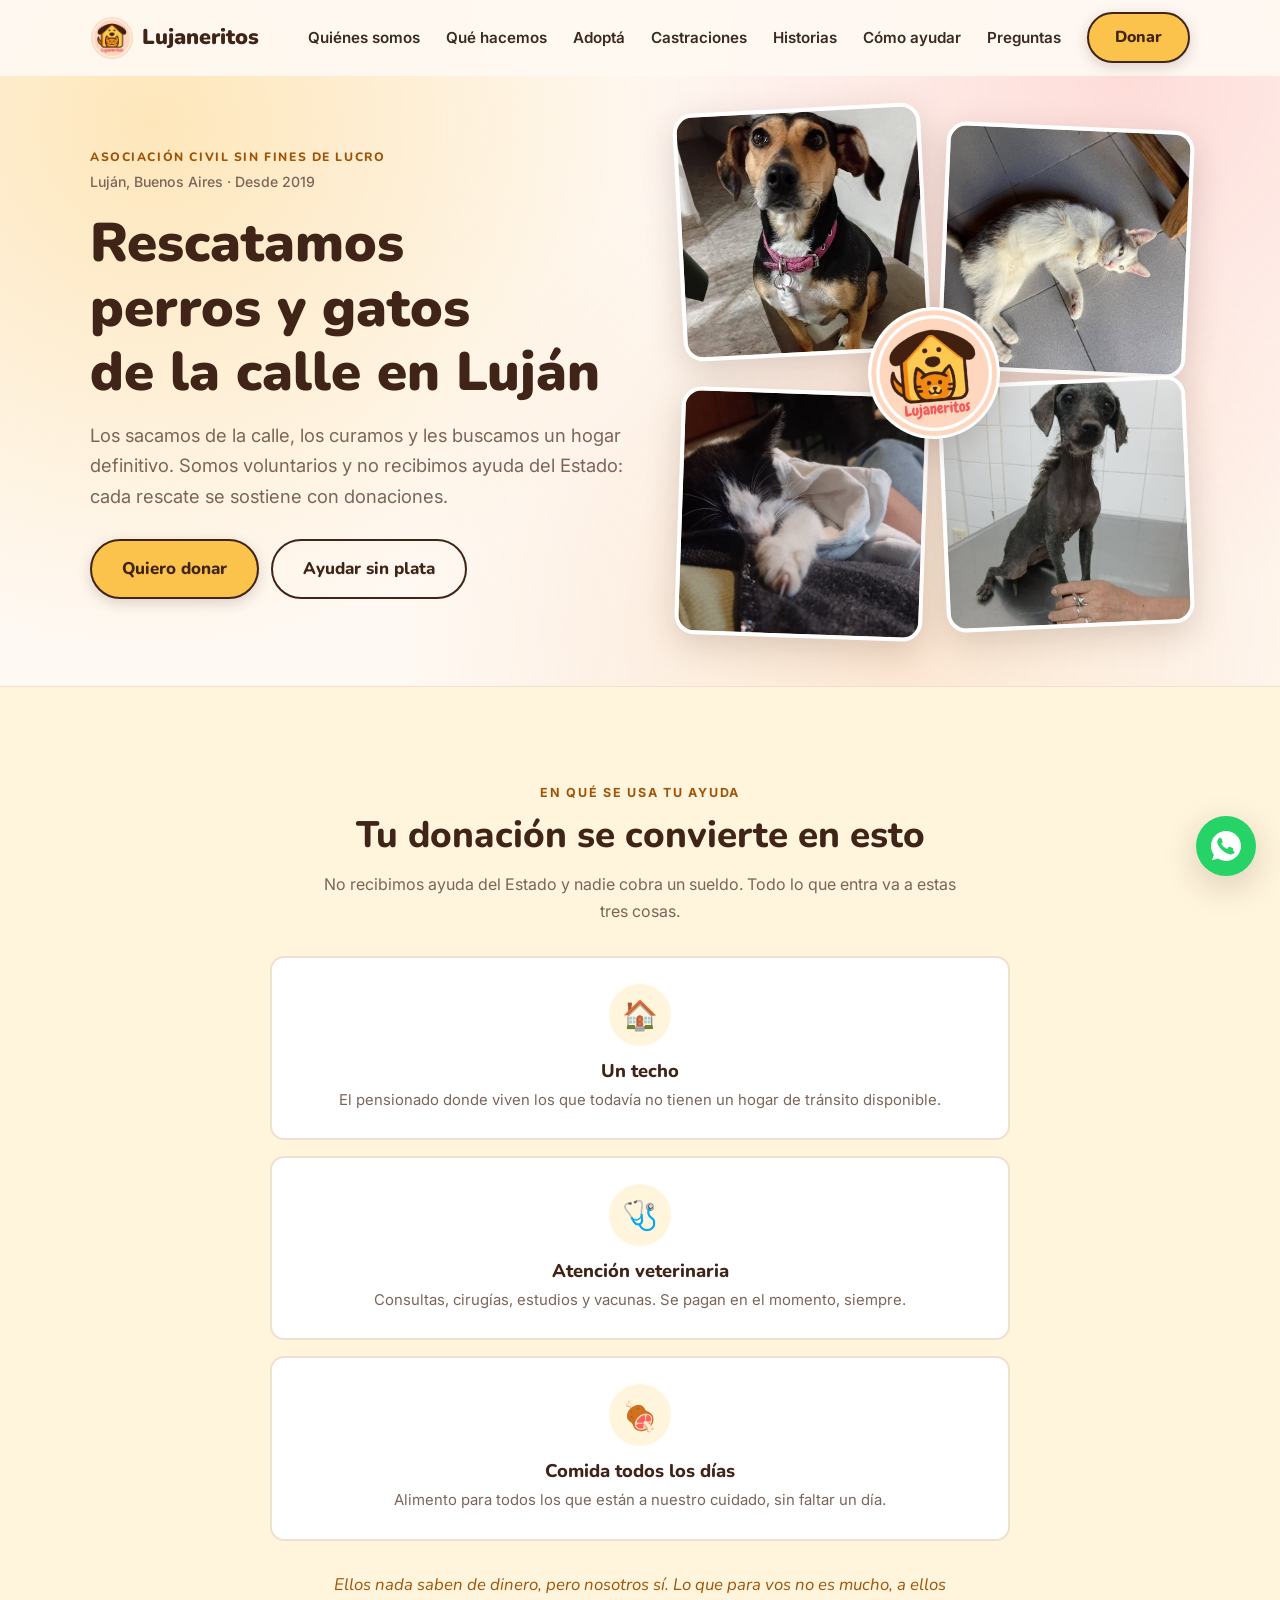
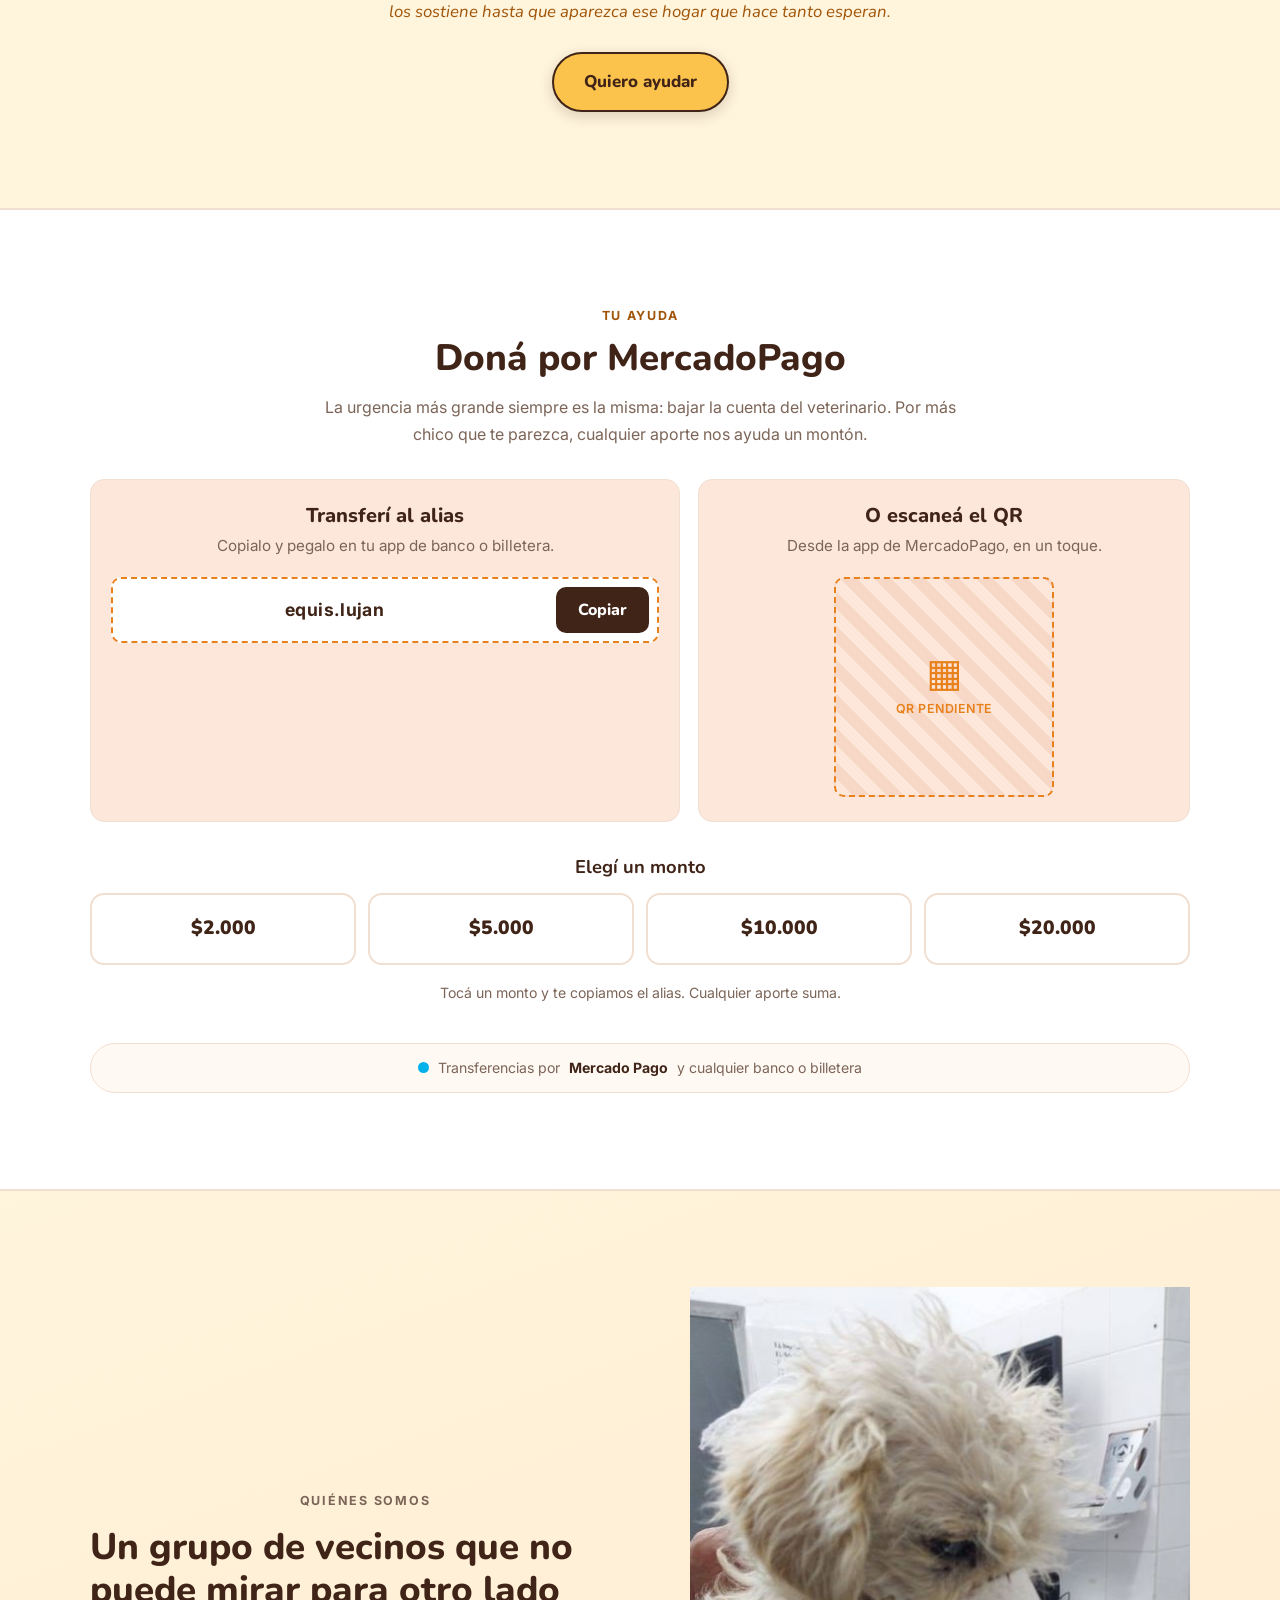
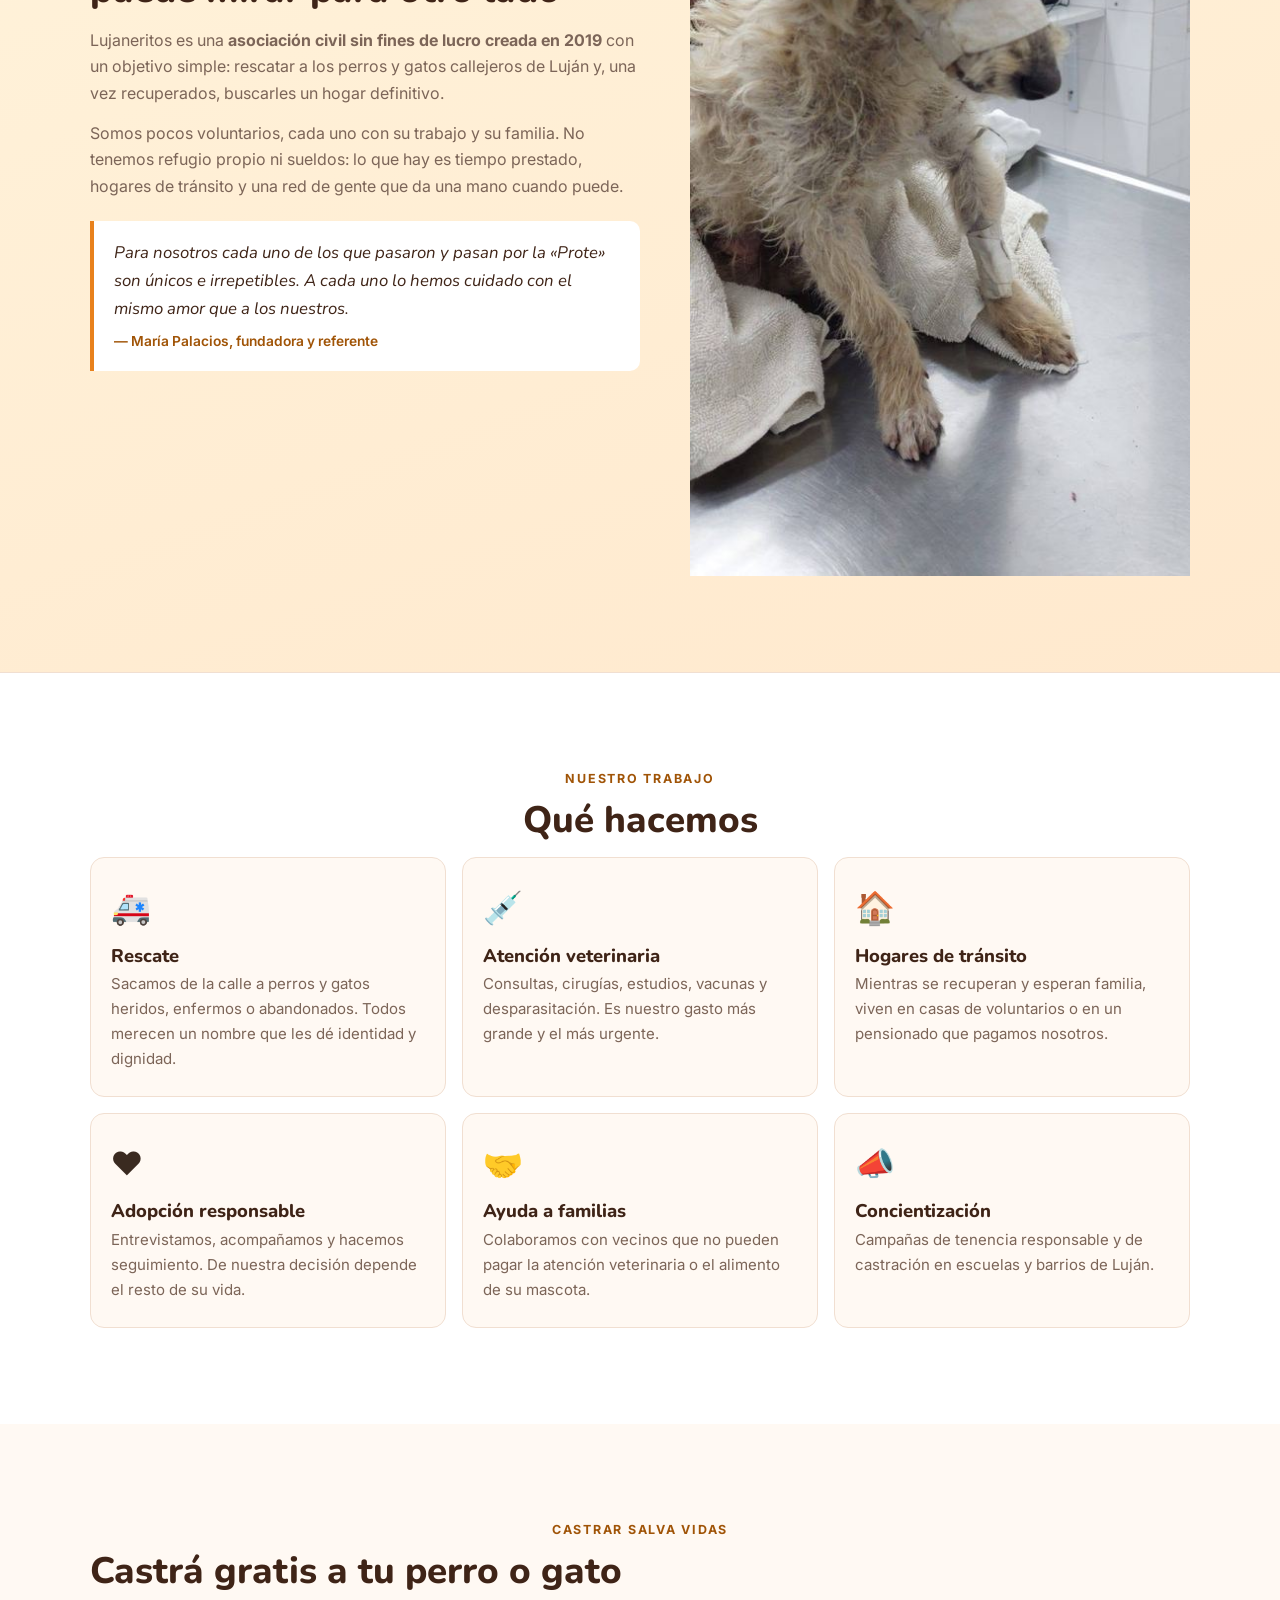
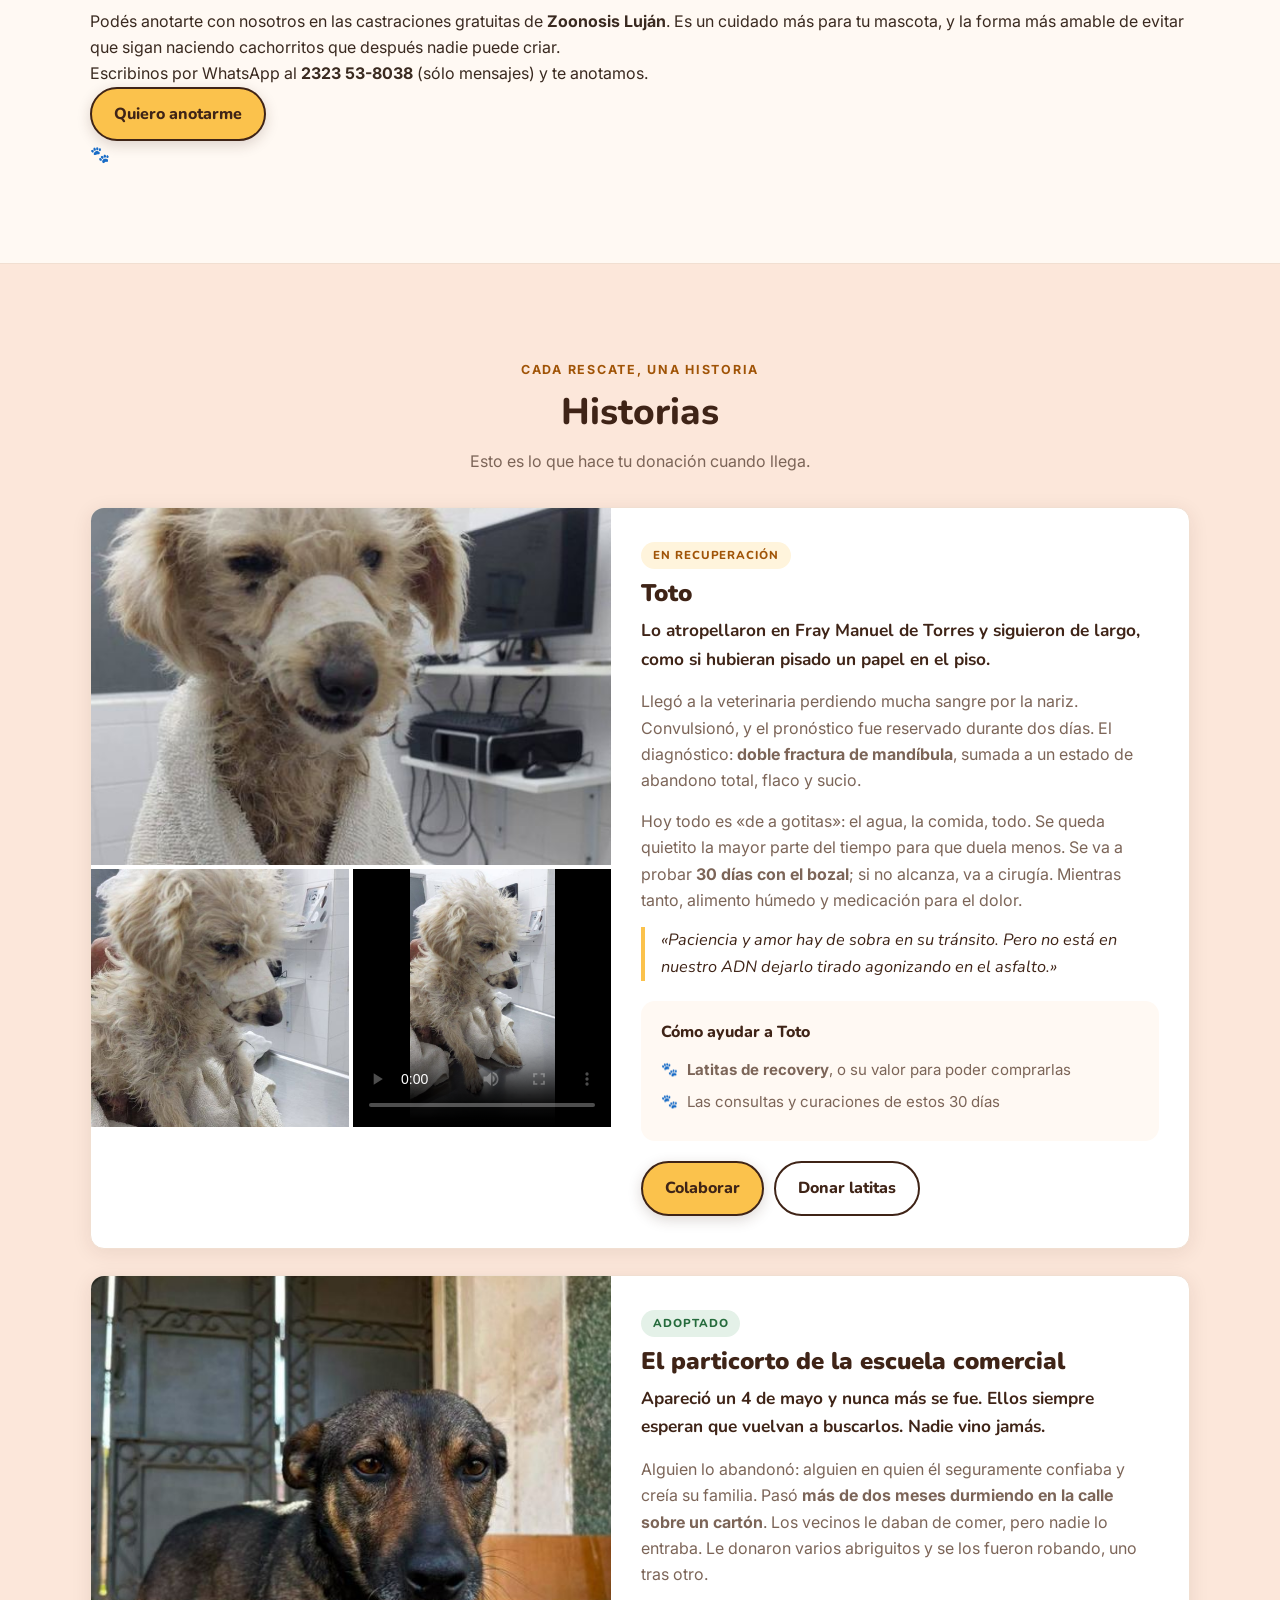
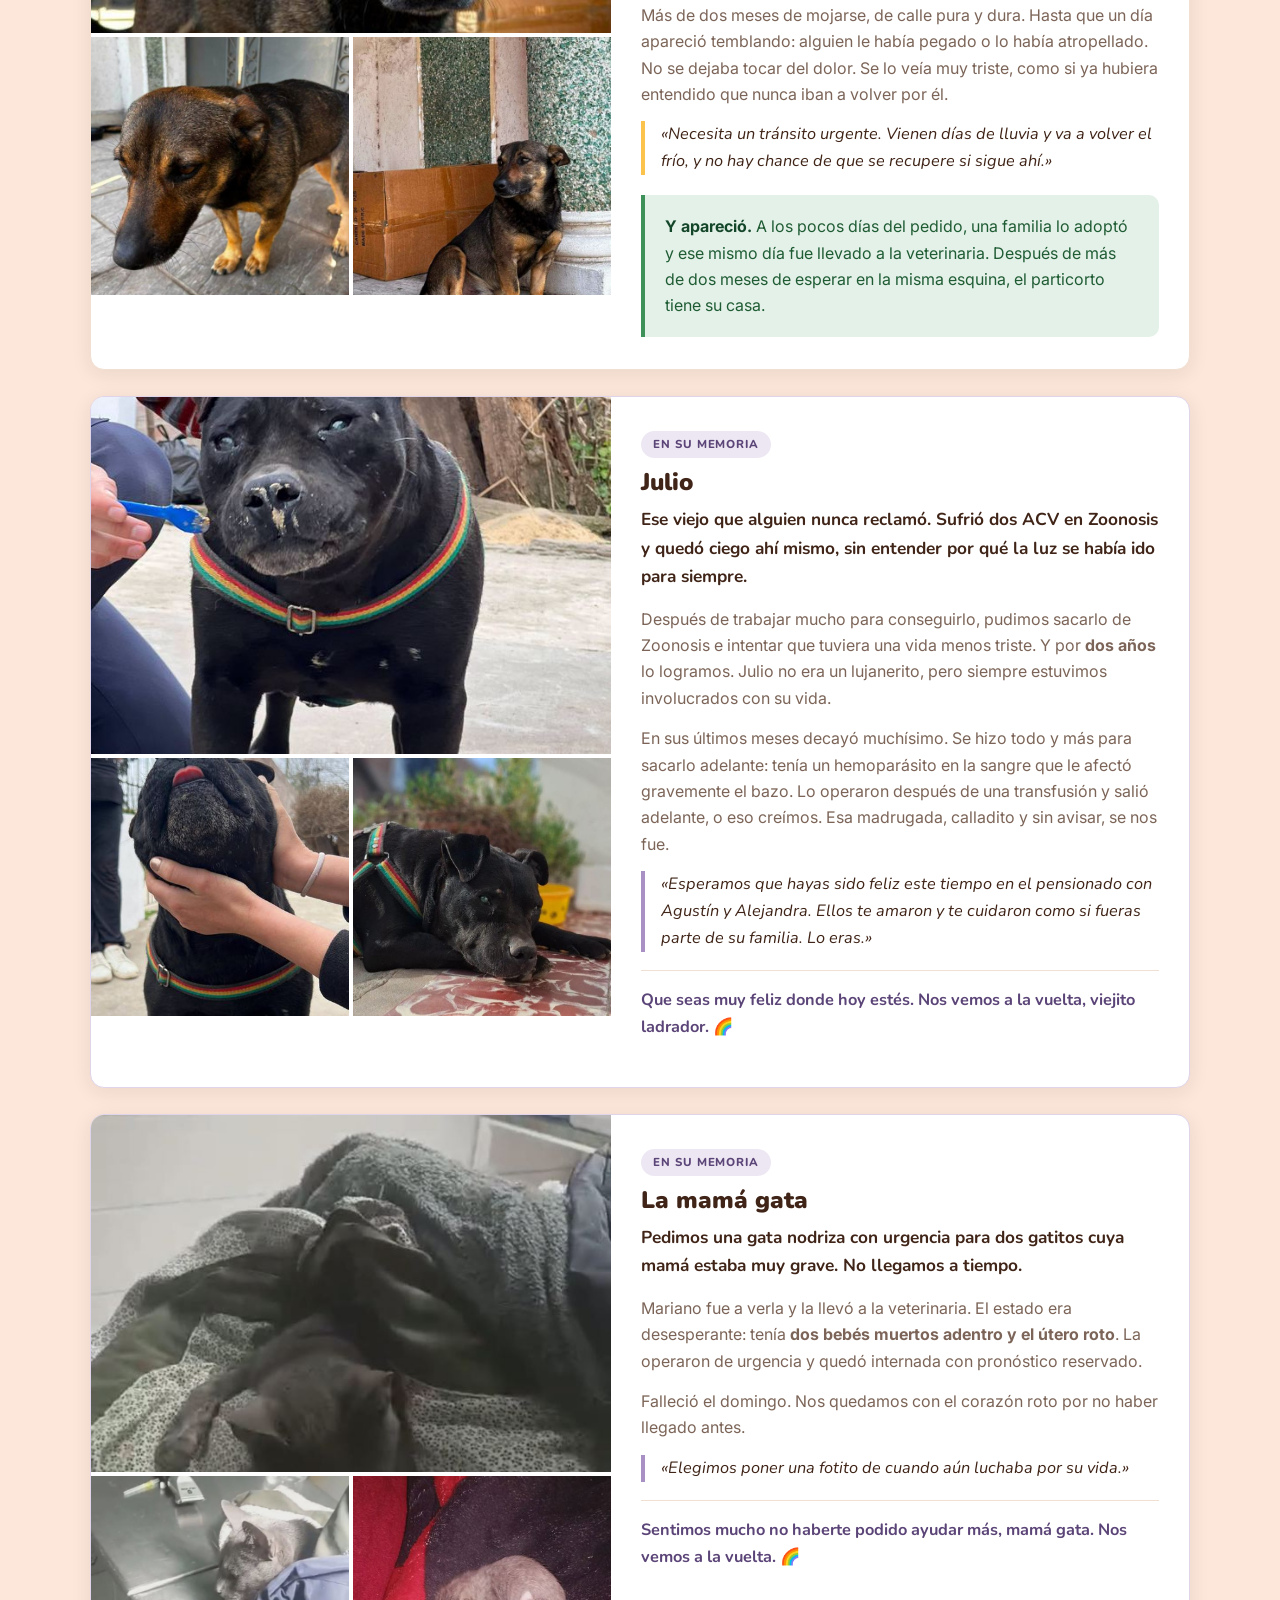
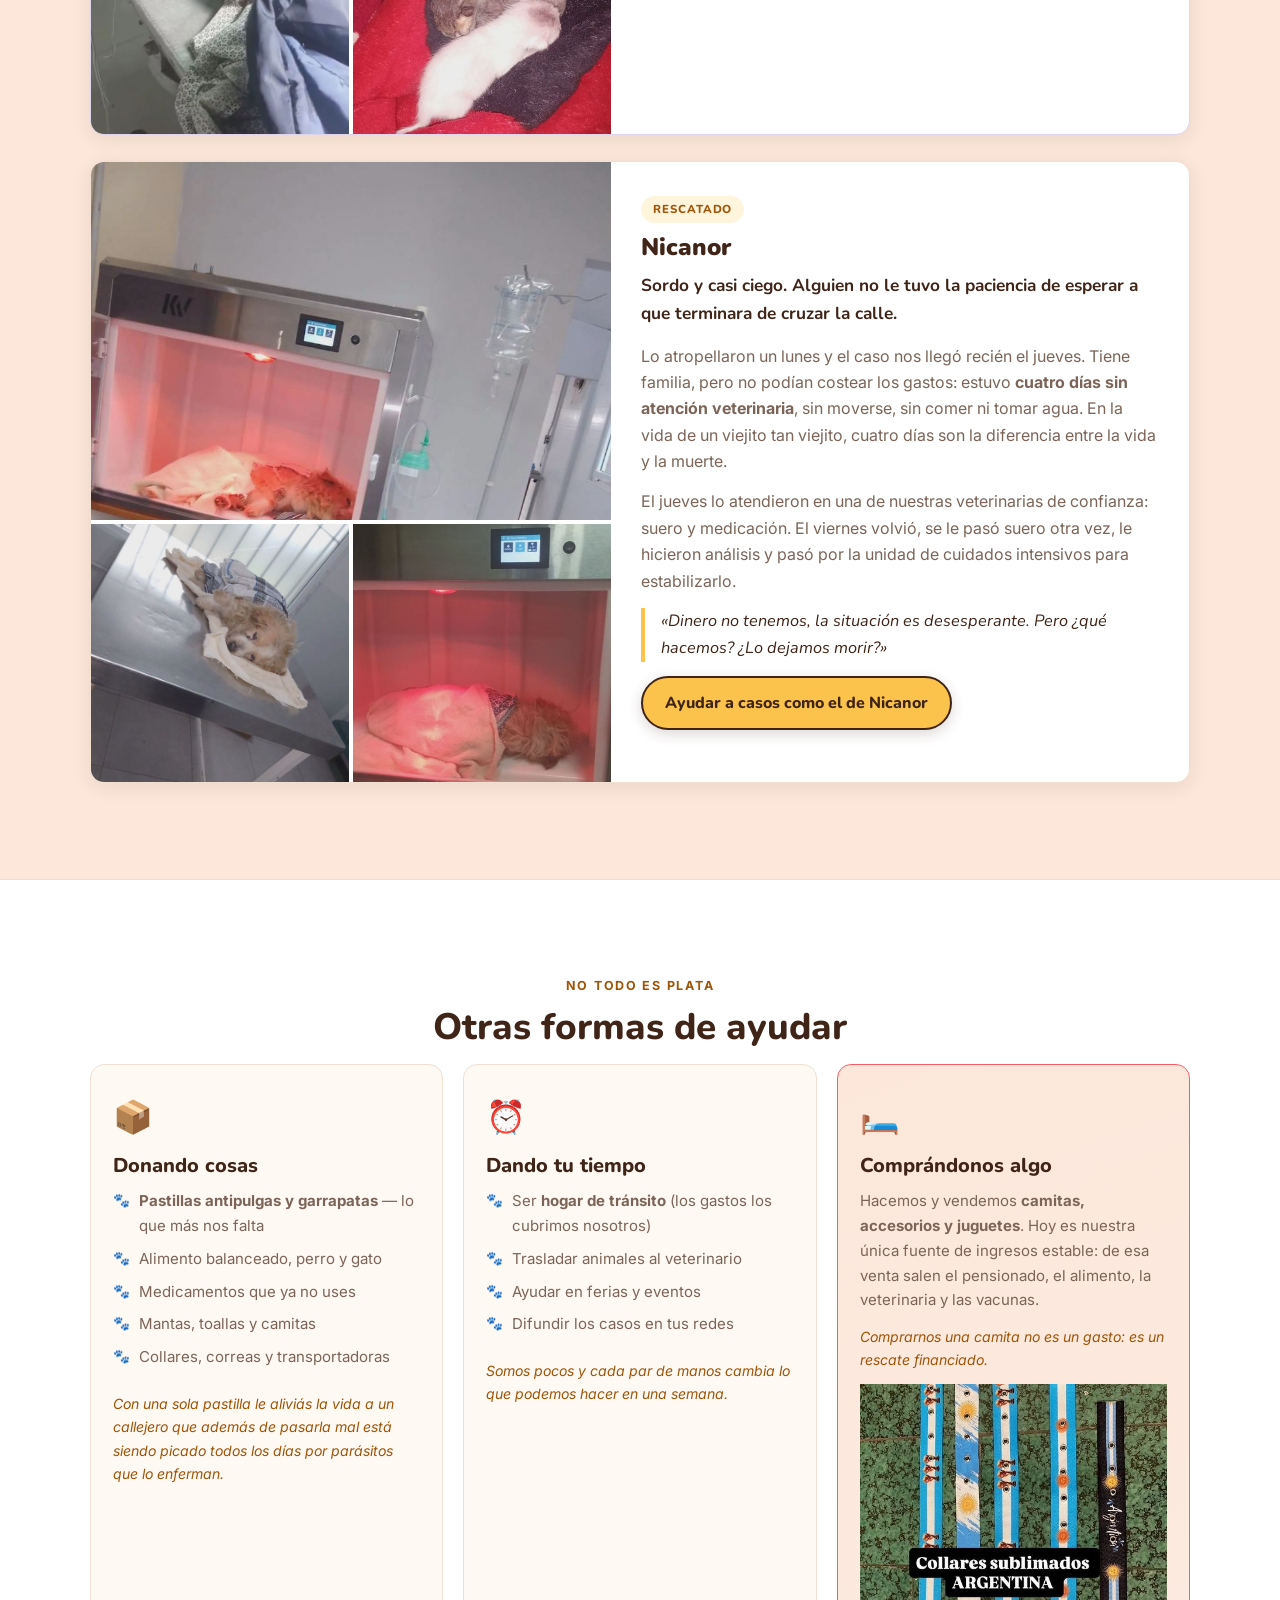
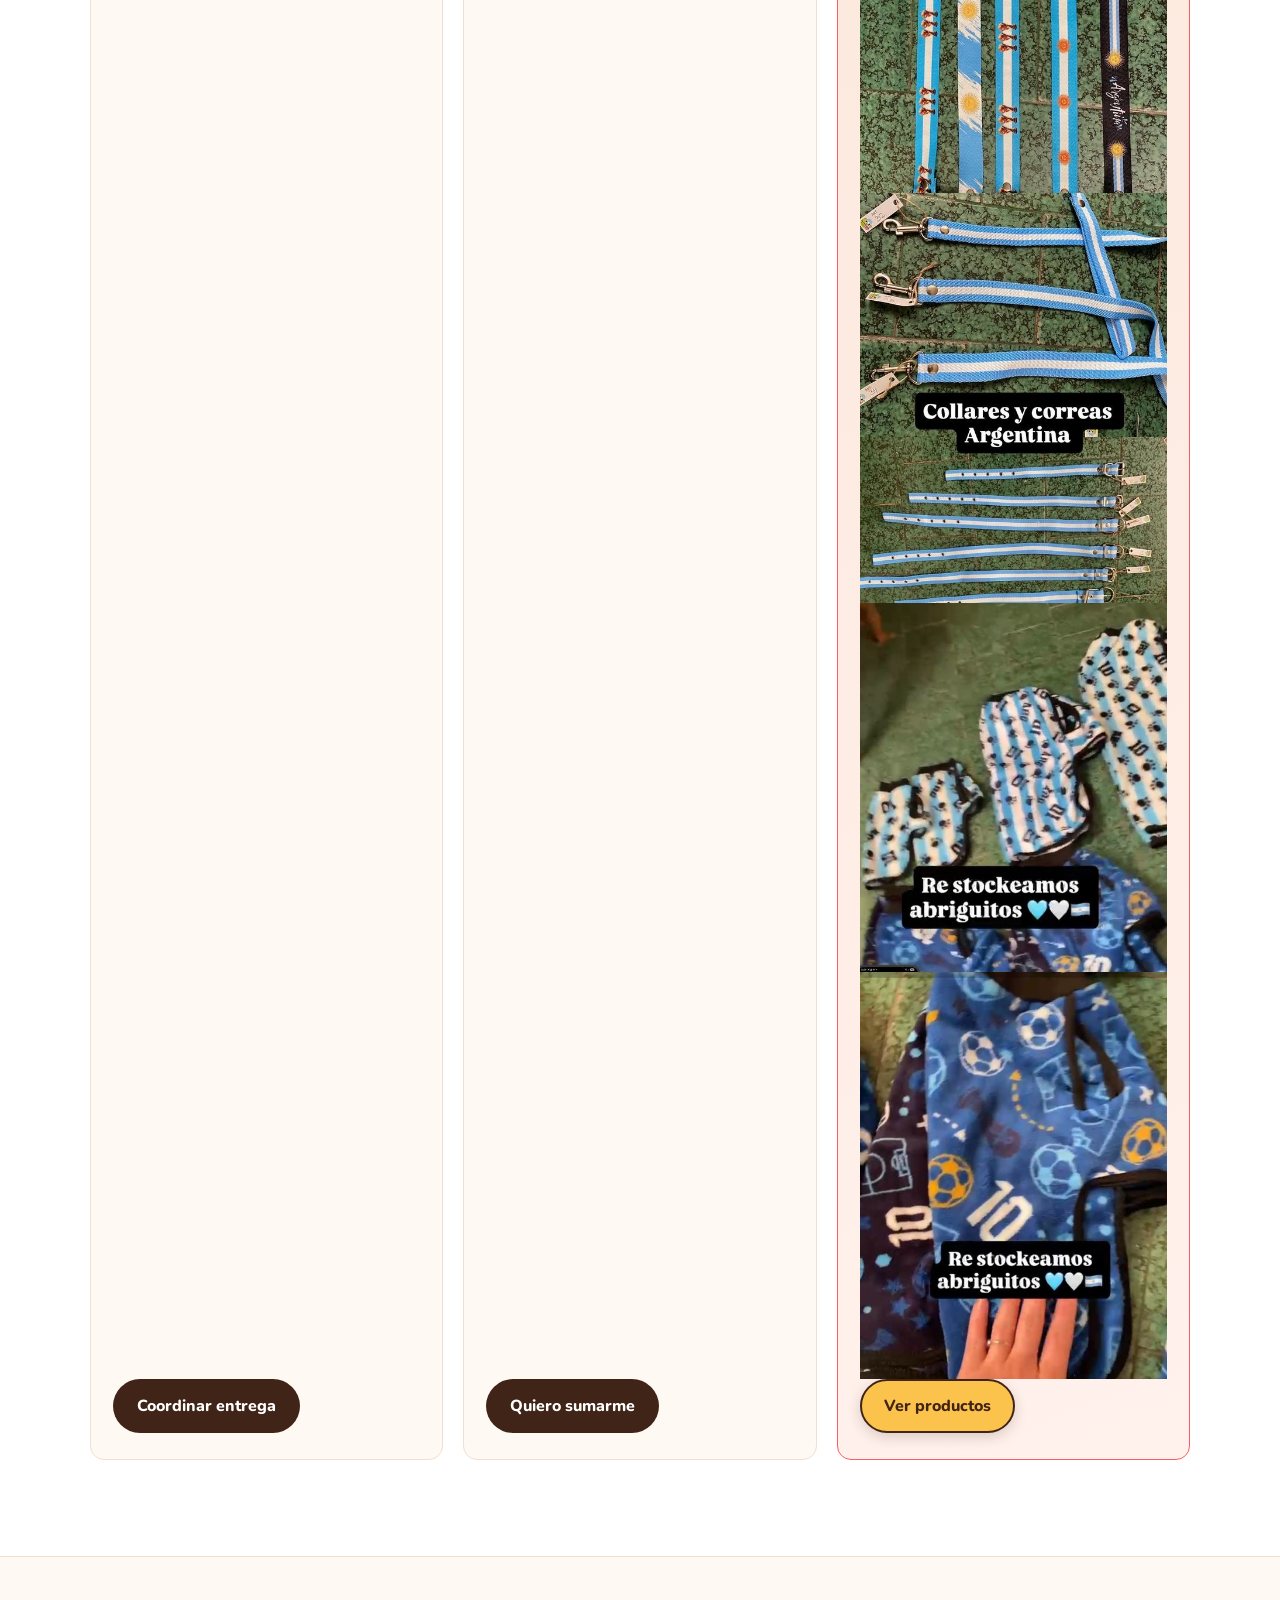
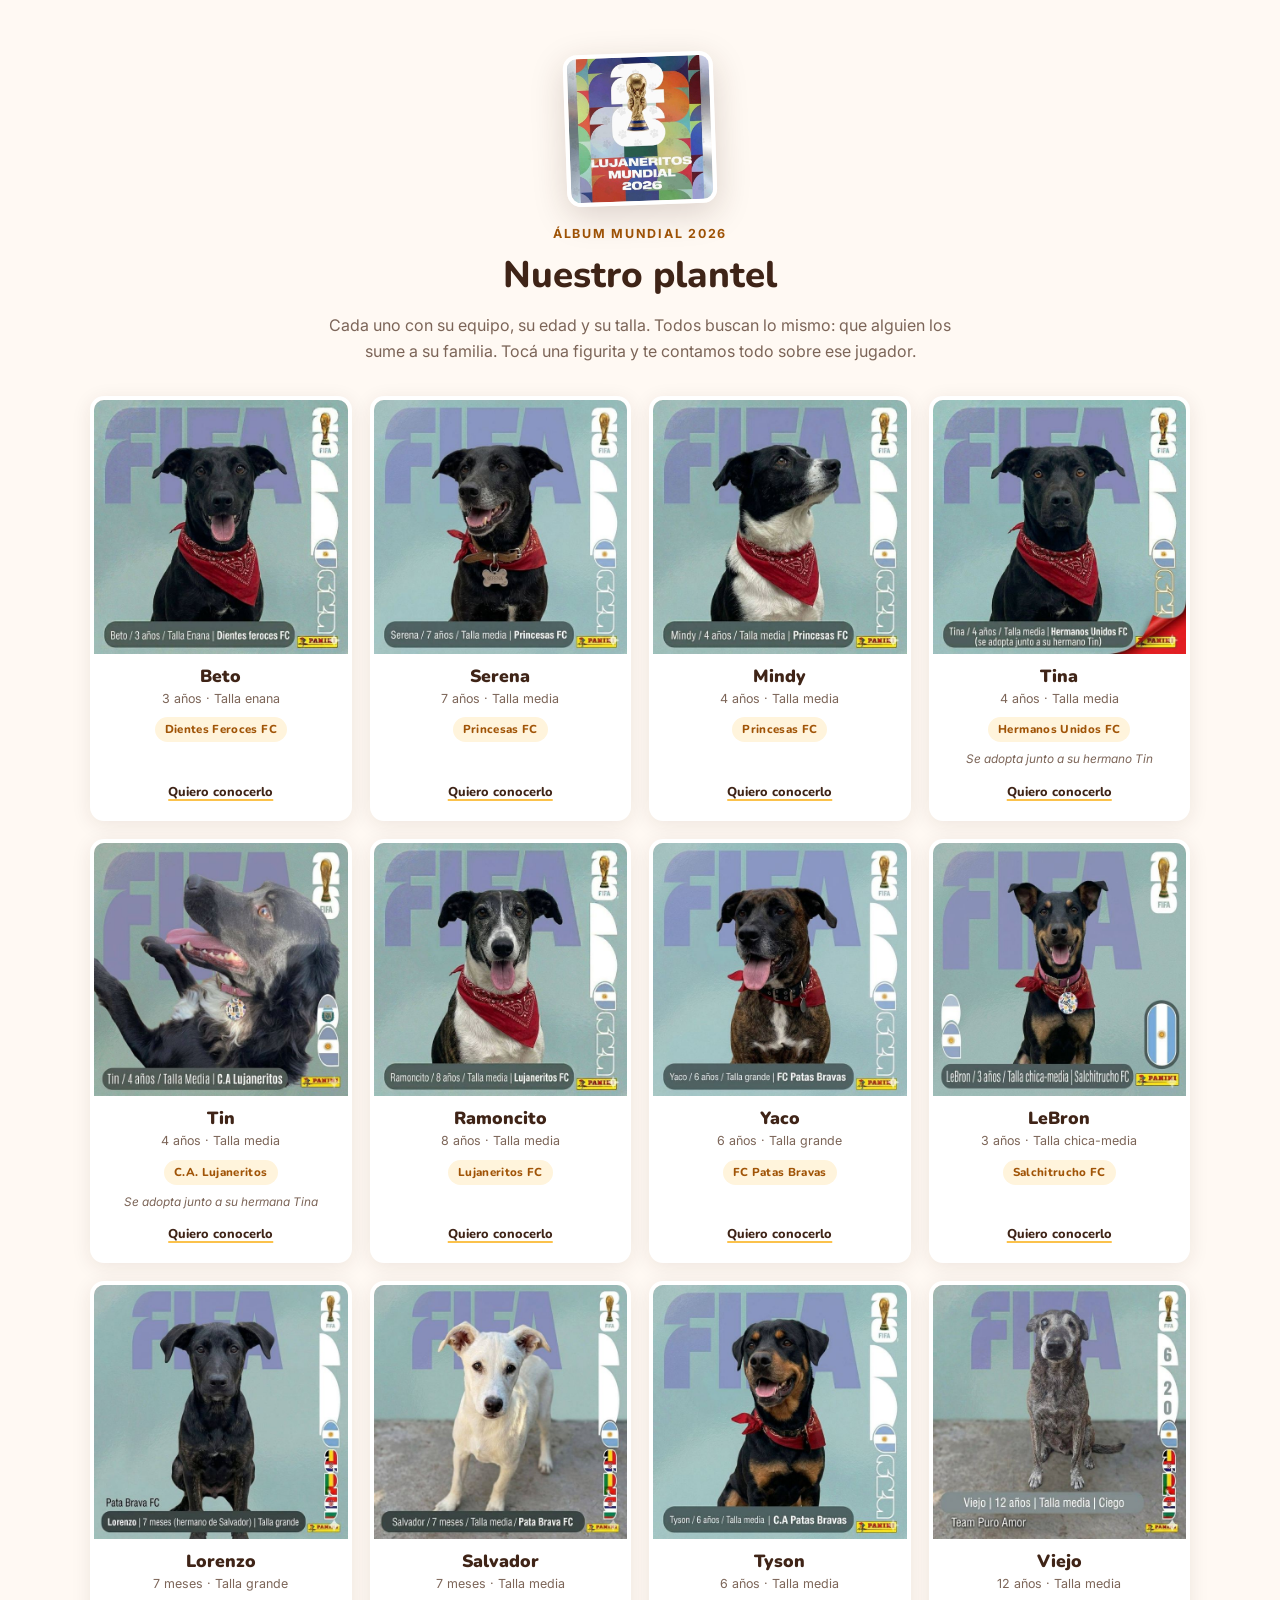
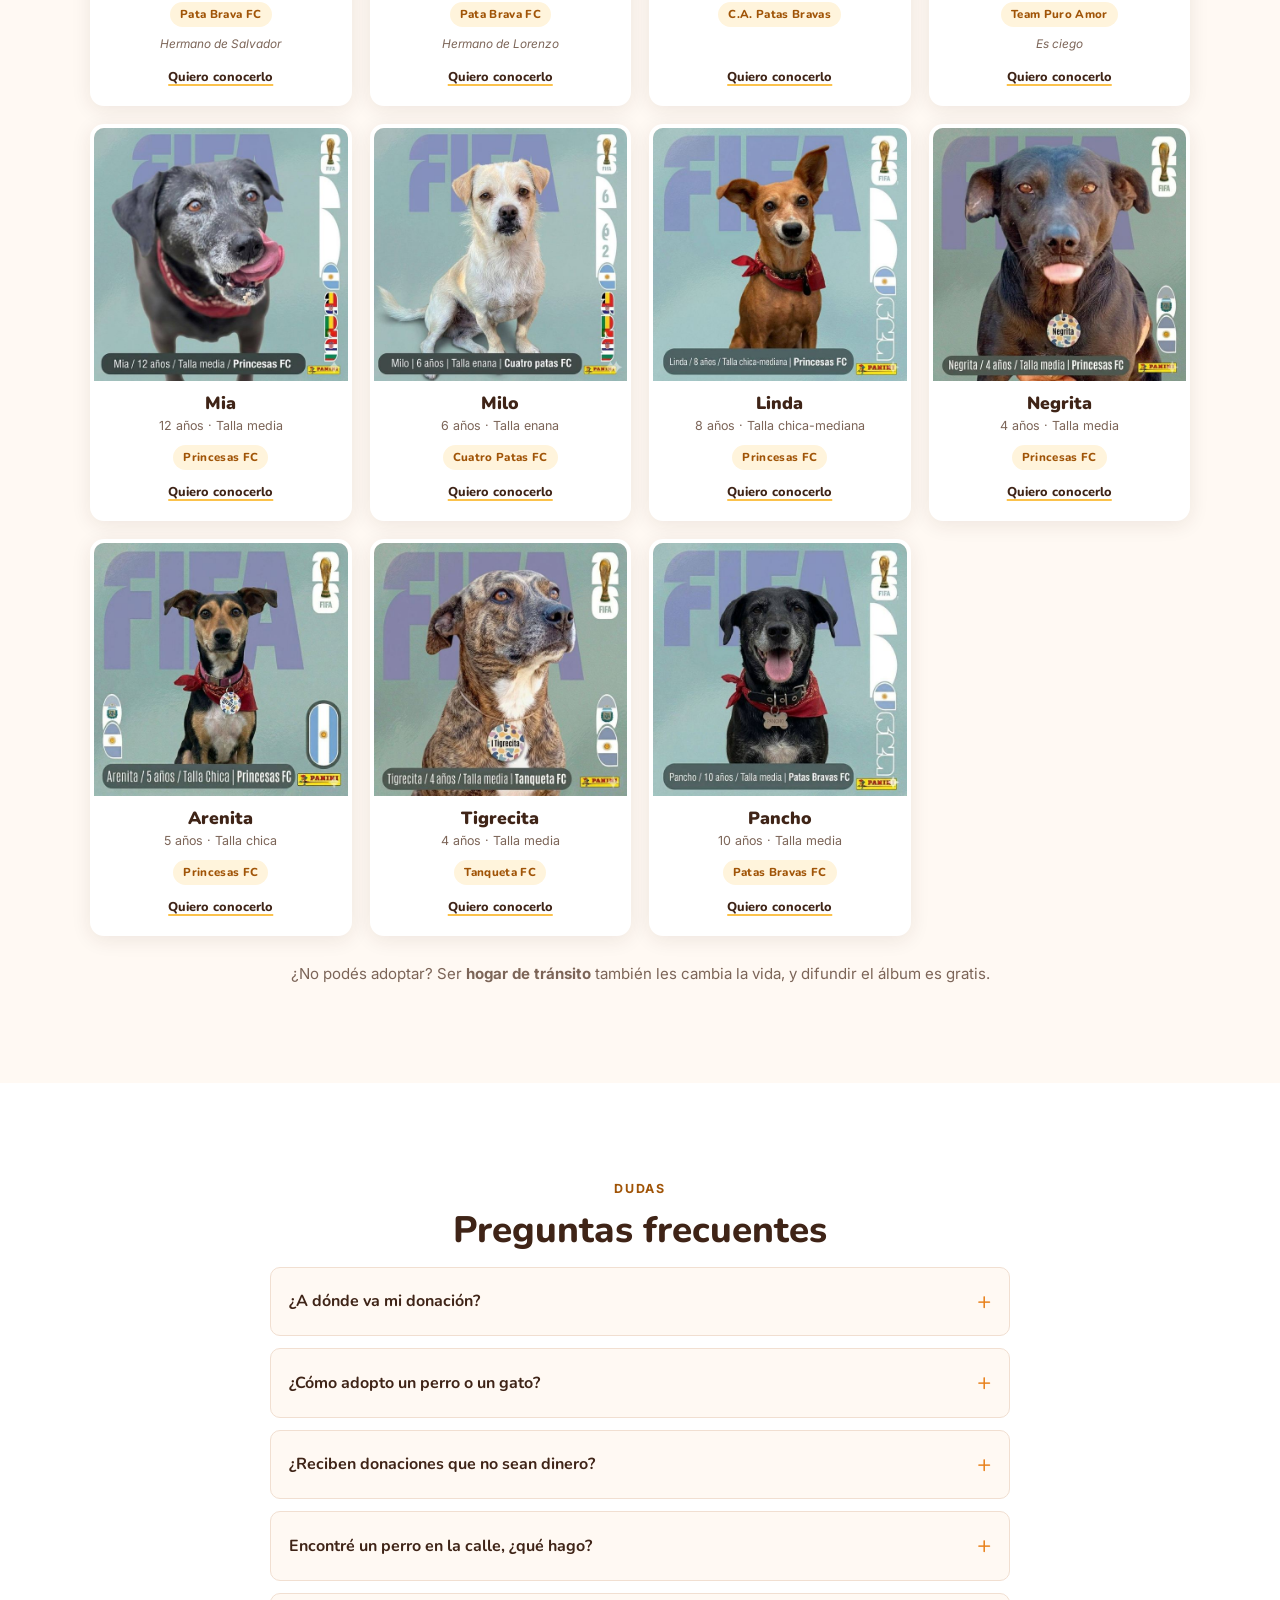
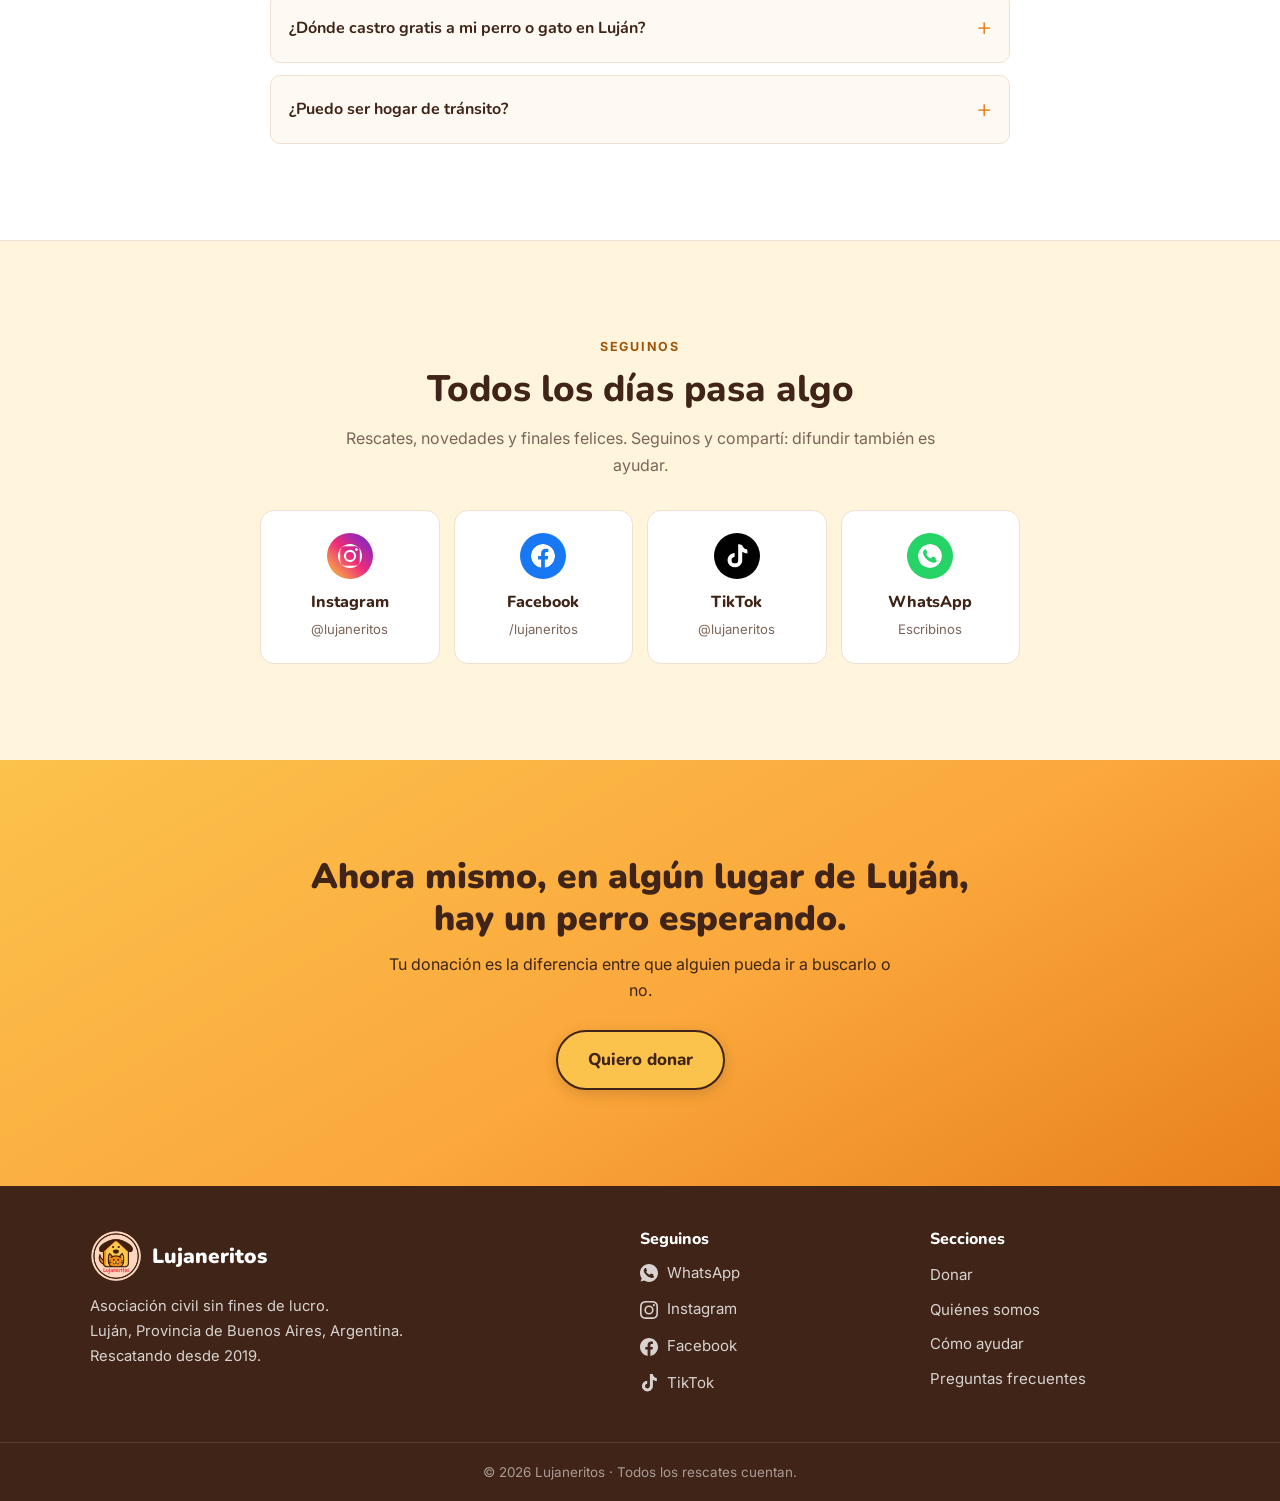
==== commit bcedb3a3: "Cinco casos en Historias - Toto (en recuperacion), el particorto de la escuela comercial   (adoptado" ====
--- a/index.html
+++ b/index.html
@@ -529,6 +529,179 @@
                     </div>
                 </article>
 
+                <!-- ===== EL PARTICORTO DE LA ESCUELA COMERCIAL ===== -->
+                <article class="caso">
+                    <div class="caso__media">
+                        <figure class="caso__foto caso__foto--principal">
+                            <img src="/assets/images/rescatados/particorto-2.jpg"
+                                alt="El particorto rescatado, mirando a cámara en la vereda" loading="lazy" width="800"
+                                height="800">
+                        </figure>
+                        <figure class="caso__foto">
+                            <img src="/assets/images/rescatados/particorto-1.jpg"
+                                alt="El particorto con la cabeza gacha, esperando en la puerta de siempre"
+                                loading="lazy" width="800" height="800">
+                        </figure>
+                        <figure class="caso__foto">
+                            <img src="/assets/images/rescatados/particorto-3.jpg"
+                                alt="El particorto sentado junto al cartón donde dormía" loading="lazy" width="800"
+                                height="800">
+                        </figure>
+                    </div>
+
+                    <div class="caso__texto">
+                        <span class="caso__estado caso__estado--cerrado">Adoptado</span>
+                        <h3>El particorto de la escuela comercial</h3>
+                        <p class="caso__resumen">Apareció un 4 de mayo y nunca más se fue. Ellos siempre esperan que
+                            vuelvan a buscarlos. Nadie vino jamás.</p>
+
+                        <p>Alguien lo abandonó: alguien en quien él seguramente confiaba y creía su familia. Pasó
+                            <strong>más de dos meses durmiendo en la calle sobre un cartón</strong>. Los vecinos le
+                            daban de comer, pero nadie lo entraba. Le donaron varios abriguitos y se los fueron
+                            robando, uno tras otro.</p>
+
+                        <p>Más de dos meses de mojarse, de calle pura y dura. Hasta que un día apareció temblando:
+                            alguien le había pegado o lo había atropellado. No se dejaba tocar del dolor. Se lo veía
+                            muy triste, como si ya hubiera entendido que nunca iban a volver por él.</p>
+
+                        <p class="caso__frase">«Necesita un tránsito urgente. Vienen días de lluvia y va a volver el
+                            frío, y no hay chance de que se recupere si sigue ahí.»</p>
+
+                        <div class="caso__final">
+                            <p><strong>Y apareció.</strong> A los pocos días del pedido, una familia lo adoptó y ese
+                                mismo día fue llevado a la veterinaria. Después de más de dos meses de esperar en la
+                                misma esquina, el particorto tiene su casa.</p>
+                        </div>
+                    </div>
+                </article>
+
+                <!-- ===== JULIO ===== -->
+                <article class="caso caso--memoria">
+                    <div class="caso__media">
+                        <figure class="caso__foto caso__foto--principal">
+                            <img src="/assets/images/rescatados/julio-1.jpg"
+                                alt="Julio, pitbull negro y viejo, recibiendo comida con una cuchara" loading="lazy"
+                                width="800" height="800">
+                        </figure>
+                        <figure class="caso__foto">
+                            <img src="/assets/images/rescatados/julio-2.jpg" alt="Julio en el pensionado"
+                                loading="lazy" width="800" height="800">
+                        </figure>
+                        <figure class="caso__foto">
+                            <img src="/assets/images/rescatados/julio-3.jpg" alt="Julio descansando al sol"
+                                loading="lazy" width="800" height="800">
+                        </figure>
+                    </div>
+
+                    <div class="caso__texto">
+                        <span class="caso__estado caso__estado--memoria">En su memoria</span>
+                        <h3>Julio</h3>
+                        <p class="caso__resumen">Ese viejo que alguien nunca reclamó. Sufrió dos ACV en Zoonosis y
+                            quedó ciego ahí mismo, sin entender por qué la luz se había ido para siempre.</p>
+
+                        <p>Después de trabajar mucho para conseguirlo, pudimos sacarlo de Zoonosis e intentar que
+                            tuviera una vida menos triste. Y por <strong>dos años</strong> lo logramos. Julio no era
+                            un lujanerito, pero siempre estuvimos involucrados con su vida.</p>
+
+                        <p>En sus últimos meses decayó muchísimo. Se hizo todo y más para sacarlo adelante: tenía un
+                            hemoparásito en la sangre que le afectó gravemente el bazo. Lo operaron después de una
+                            transfusión y salió adelante, o eso creímos. Esa madrugada, calladito y sin avisar, se
+                            nos fue.</p>
+
+                        <p class="caso__frase">«Esperamos que hayas sido feliz este tiempo en el pensionado con
+                            Agustín y Alejandra. Ellos te amaron y te cuidaron como si fueras parte de su familia.
+                            Lo eras.»</p>
+
+                        <p class="caso__despedida">Que seas muy feliz donde hoy estés. Nos vemos a la vuelta,
+                            viejito ladrador. 🌈</p>
+                    </div>
+                </article>
+
+                <!-- ===== LA MAMÁ GATA Y SUS DOS BEBÉS ===== -->
+                <article class="caso caso--memoria">
+                    <div class="caso__media">
+                        <figure class="caso__foto caso__foto--principal">
+                            <img src="/assets/images/rescatados/mamagata-1.jpg"
+                                alt="La gata rescatada, cuando todavía luchaba por su vida" loading="lazy" width="800"
+                                height="800">
+                        </figure>
+                        <figure class="caso__foto">
+                            <img src="/assets/images/rescatados/mamagata-2.jpg"
+                                alt="Uno de los dos gatitos huérfanos rescatados" loading="lazy" width="800"
+                                height="800">
+                        </figure>
+                        <figure class="caso__foto">
+                            <img src="/assets/images/rescatados/mamagata-3.jpg"
+                                alt="Los gatitos huérfanos, ya siendo atendidos" loading="lazy" width="800"
+                                height="800">
+                        </figure>
+                    </div>
+
+                    <div class="caso__texto">
+                        <span class="caso__estado caso__estado--memoria">En su memoria</span>
+                        <h3>La mamá gata</h3>
+                        <p class="caso__resumen">Pedimos una gata nodriza con urgencia para dos gatitos cuya mamá
+                            estaba muy grave. No llegamos a tiempo.</p>
+
+                        <p>Mariano fue a verla y la llevó a la veterinaria. El estado era desesperante: tenía
+                            <strong>dos bebés muertos adentro y el útero roto</strong>. La operaron de urgencia y
+                            quedó internada con pronóstico reservado.</p>
+
+                        <p>Falleció el domingo. Nos quedamos con el corazón roto por no haber llegado antes.</p>
+
+                        <p class="caso__frase">«Elegimos poner una fotito de cuando aún luchaba por su vida.»</p>
+
+                        <p class="caso__despedida">Sentimos mucho no haberte podido ayudar más, mamá gata. Nos vemos
+                            a la vuelta. 🌈</p>
+                    </div>
+                </article>
+
+                <!-- ===== NICANOR =====
+                     TODO:DATO — falta el desenlace. La etiqueta dice "Rescatado", que es
+                     lo único confirmado. Cuando la organización cuente cómo siguió, se
+                     cambia el estado y se agrega el cierre. -->
+                <article class="caso">
+                    <div class="caso__media">
+                        <figure class="caso__foto caso__foto--principal">
+                            <img src="/assets/images/rescatados/nicanor-1.jpg"
+                                alt="Nicanor, perro viejito, recibiendo atención veterinaria" loading="lazy"
+                                width="800" height="800">
+                        </figure>
+                        <figure class="caso__foto">
+                            <img src="/assets/images/rescatados/nicanor-2.jpg" alt="Nicanor con el suero puesto"
+                                loading="lazy" width="800" height="800">
+                        </figure>
+                        <figure class="caso__foto">
+                            <img src="/assets/images/rescatados/nicanor-3.jpg"
+                                alt="Nicanor en la unidad de cuidados intensivos" loading="lazy" width="800"
+                                height="800">
+                        </figure>
+                    </div>
+
+                    <div class="caso__texto">
+                        <span class="caso__estado caso__estado--curso">Rescatado</span>
+                        <h3>Nicanor</h3>
+                        <p class="caso__resumen">Sordo y casi ciego. Alguien no le tuvo la paciencia de esperar a que
+                            terminara de cruzar la calle.</p>
+
+                        <p>Lo atropellaron un lunes y el caso nos llegó recién el jueves. Tiene familia, pero no
+                            podían costear los gastos: estuvo <strong>cuatro días sin atención veterinaria</strong>,
+                            sin moverse, sin comer ni tomar agua. En la vida de un viejito tan viejito, cuatro días
+                            son la diferencia entre la vida y la muerte.</p>
+
+                        <p>El jueves lo atendieron en una de nuestras veterinarias de confianza: suero y medicación.
+                            El viernes volvió, se le pasó suero otra vez, le hicieron análisis y pasó por la unidad
+                            de cuidados intensivos para estabilizarlo.</p>
+
+                        <p class="caso__frase">«Dinero no tenemos, la situación es desesperante. Pero ¿qué hacemos?
+                            ¿Lo dejamos morir?»</p>
+
+                        <div class="caso__ctas">
+                            <a href="#donar" class="btn btn--donar">Ayudar a casos como el de Nicanor</a>
+                        </div>
+                    </div>
+                </article>
+
             </div>
         </div>
     </section>
--- a/css/index.css
+++ b/css/index.css
@@ -920,6 +920,49 @@
     gap: 10px;
 }
 
+/* --- Casos en memoria ---
+   Tono sobrio y sin botón de donar: es un homenaje, no un pedido. */
+.caso__estado--memoria {
+    background: #EDE7F3;
+    color: #5B4477;
+}
+
+.caso--memoria {
+    border-color: #DFD4EA;
+}
+
+.caso--memoria .caso__frase {
+    border-left-color: #A88FC4;
+}
+
+.caso__despedida {
+    margin-top: 18px;
+    padding-top: 16px;
+    border-top: 1px solid var(--borde);
+    font-family: 'Nunito', sans-serif;
+    font-size: 1.02rem;
+    font-weight: 700;
+    color: #5B4477 !important;
+}
+
+/* Cierre de los casos que terminaron bien */
+.caso__final {
+    margin-top: 20px;
+    padding: 18px 20px;
+    background: #E4F1E8;
+    border-left: 4px solid #3E9159;
+    border-radius: 0 var(--radio-chico) var(--radio-chico) 0;
+}
+
+.caso__final p {
+    margin-bottom: 0;
+    color: #1F5C34 !important;
+}
+
+.caso__final strong {
+    color: #14472A;
+}
+
 /* =========================================================
    CÓMO AYUDAR
    ========================================================= */
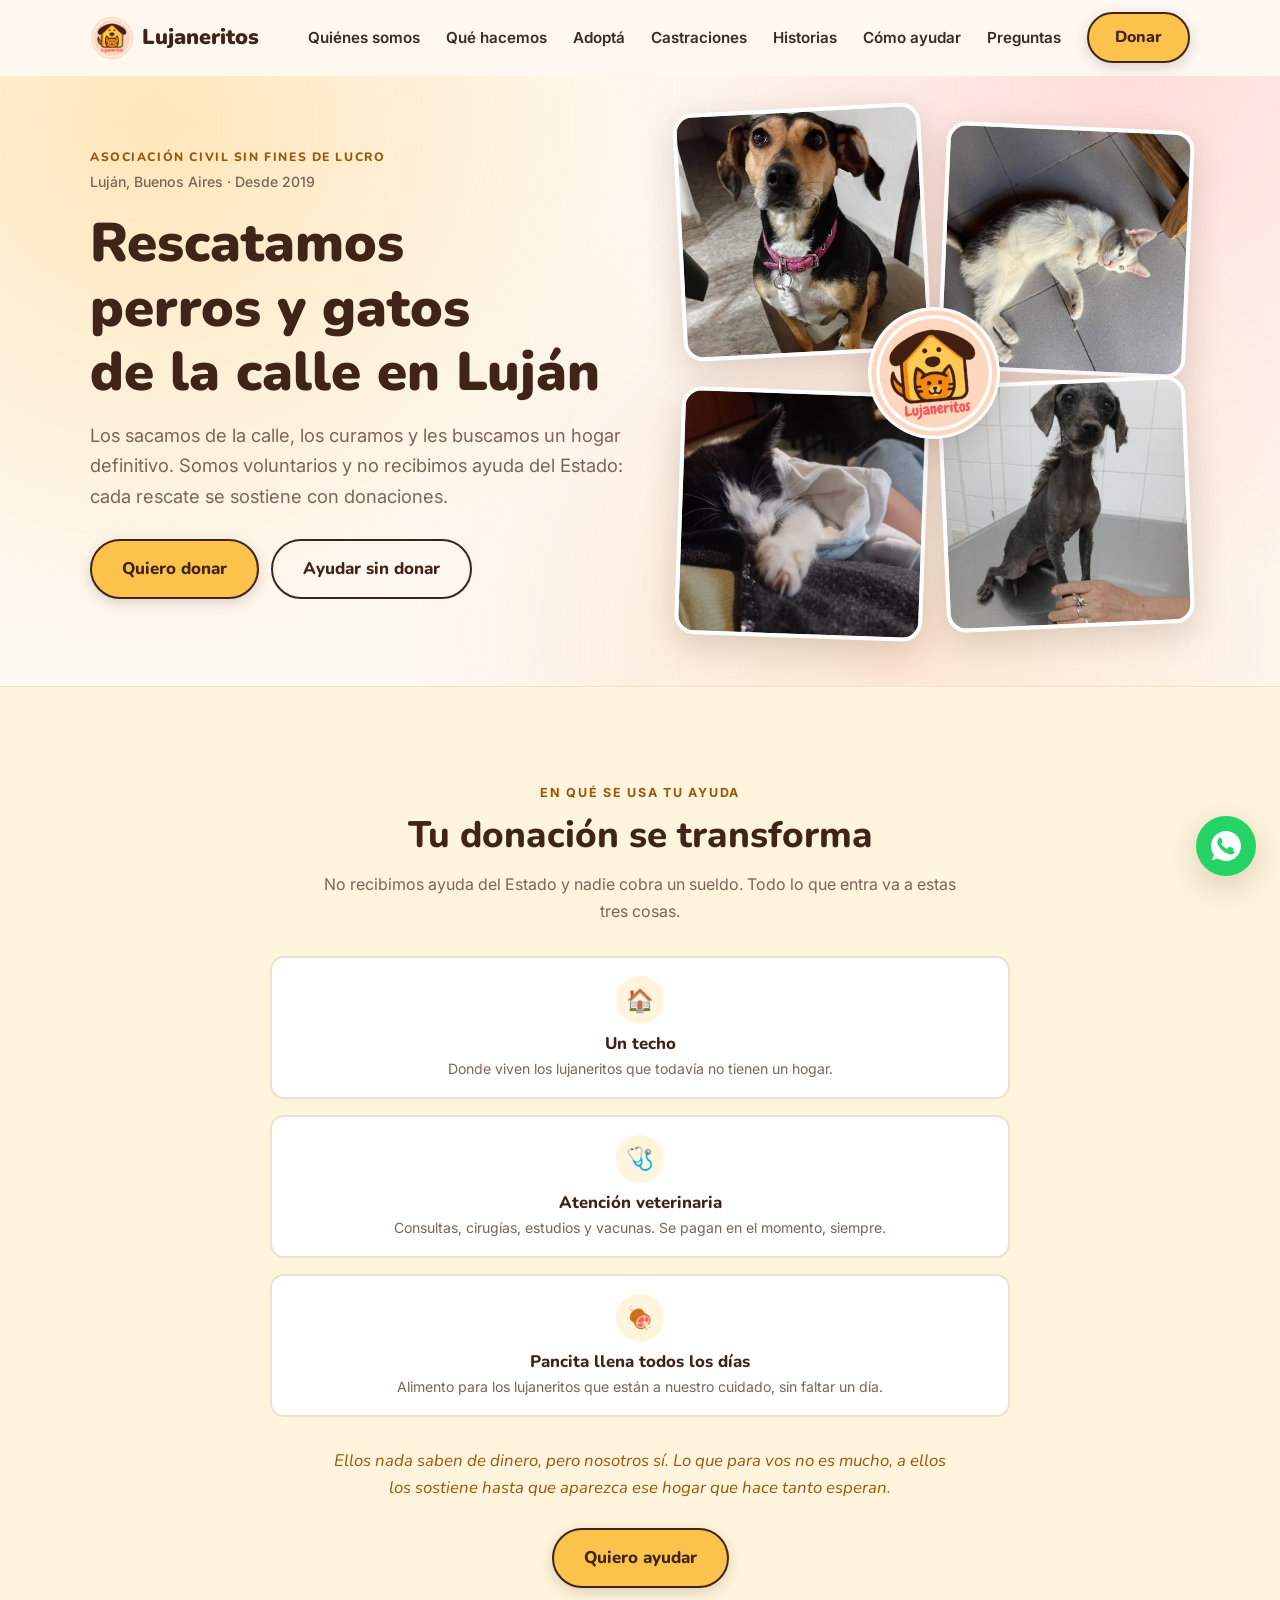
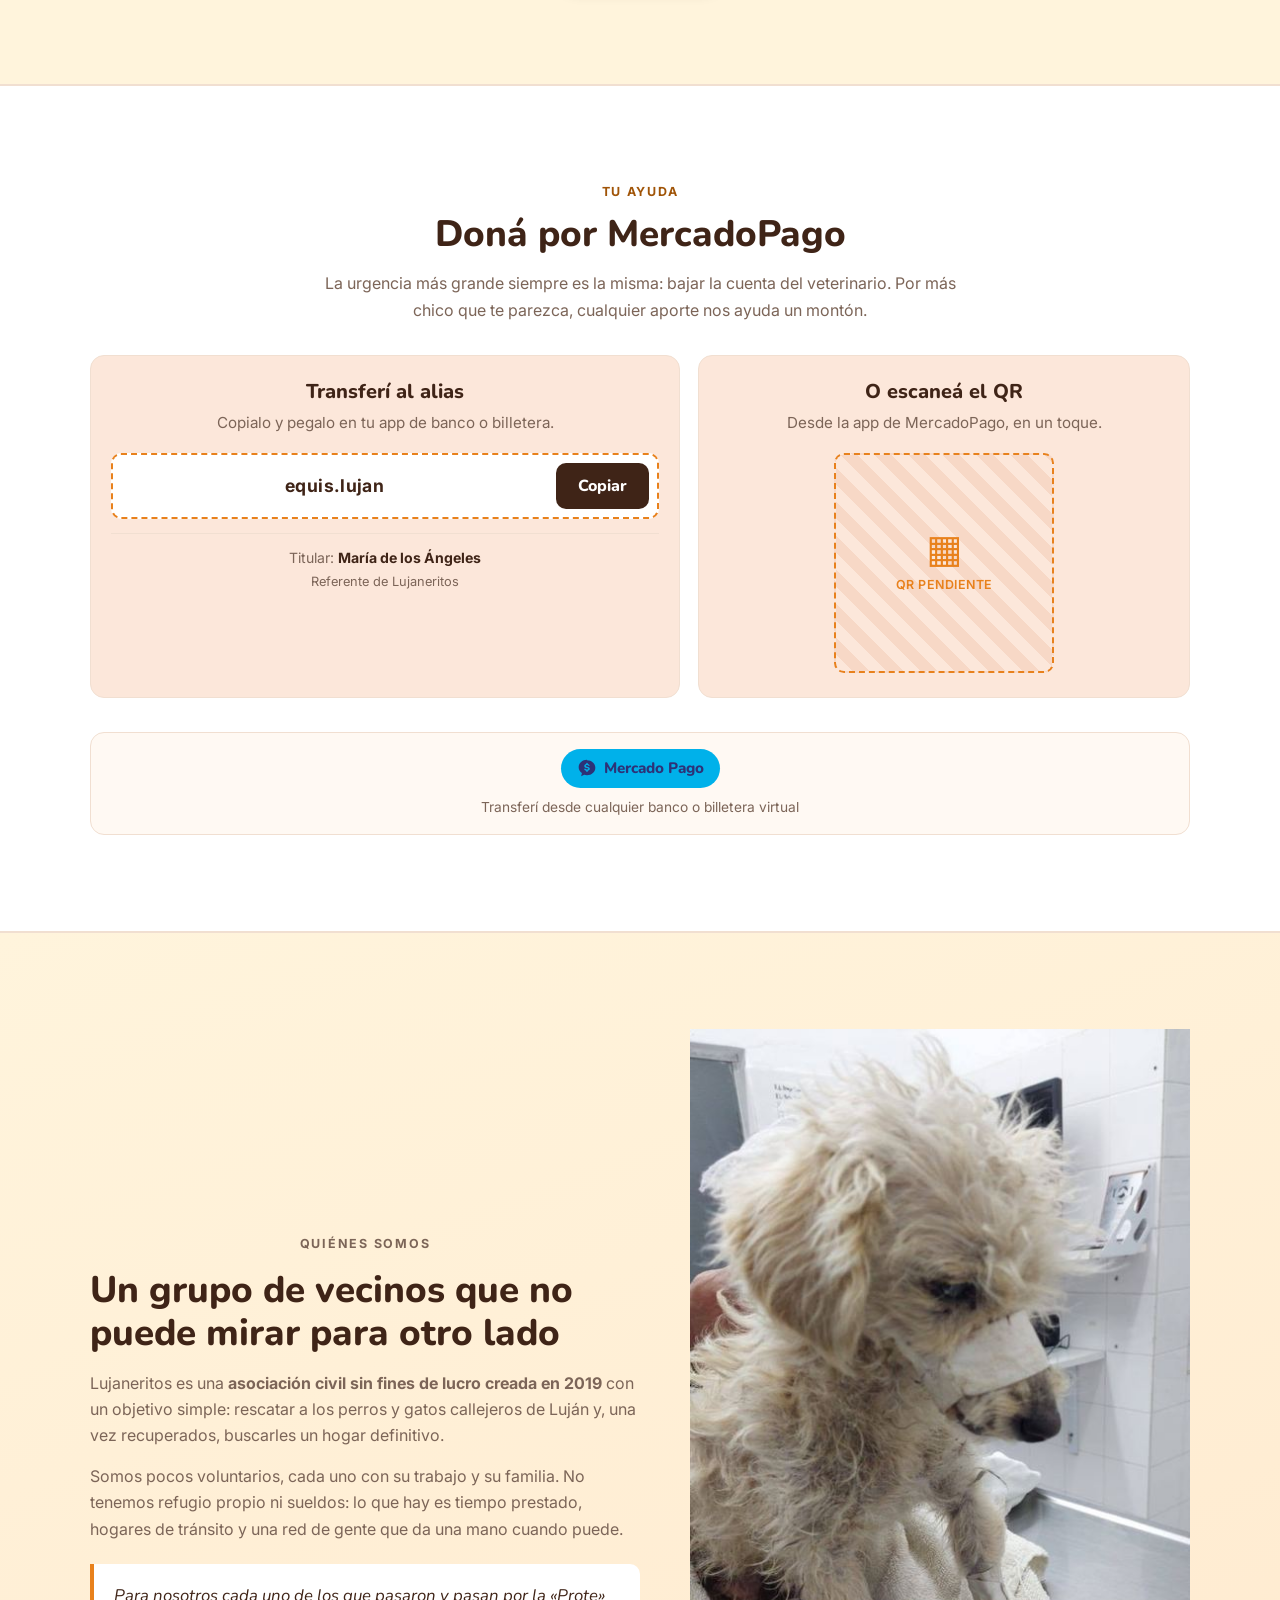
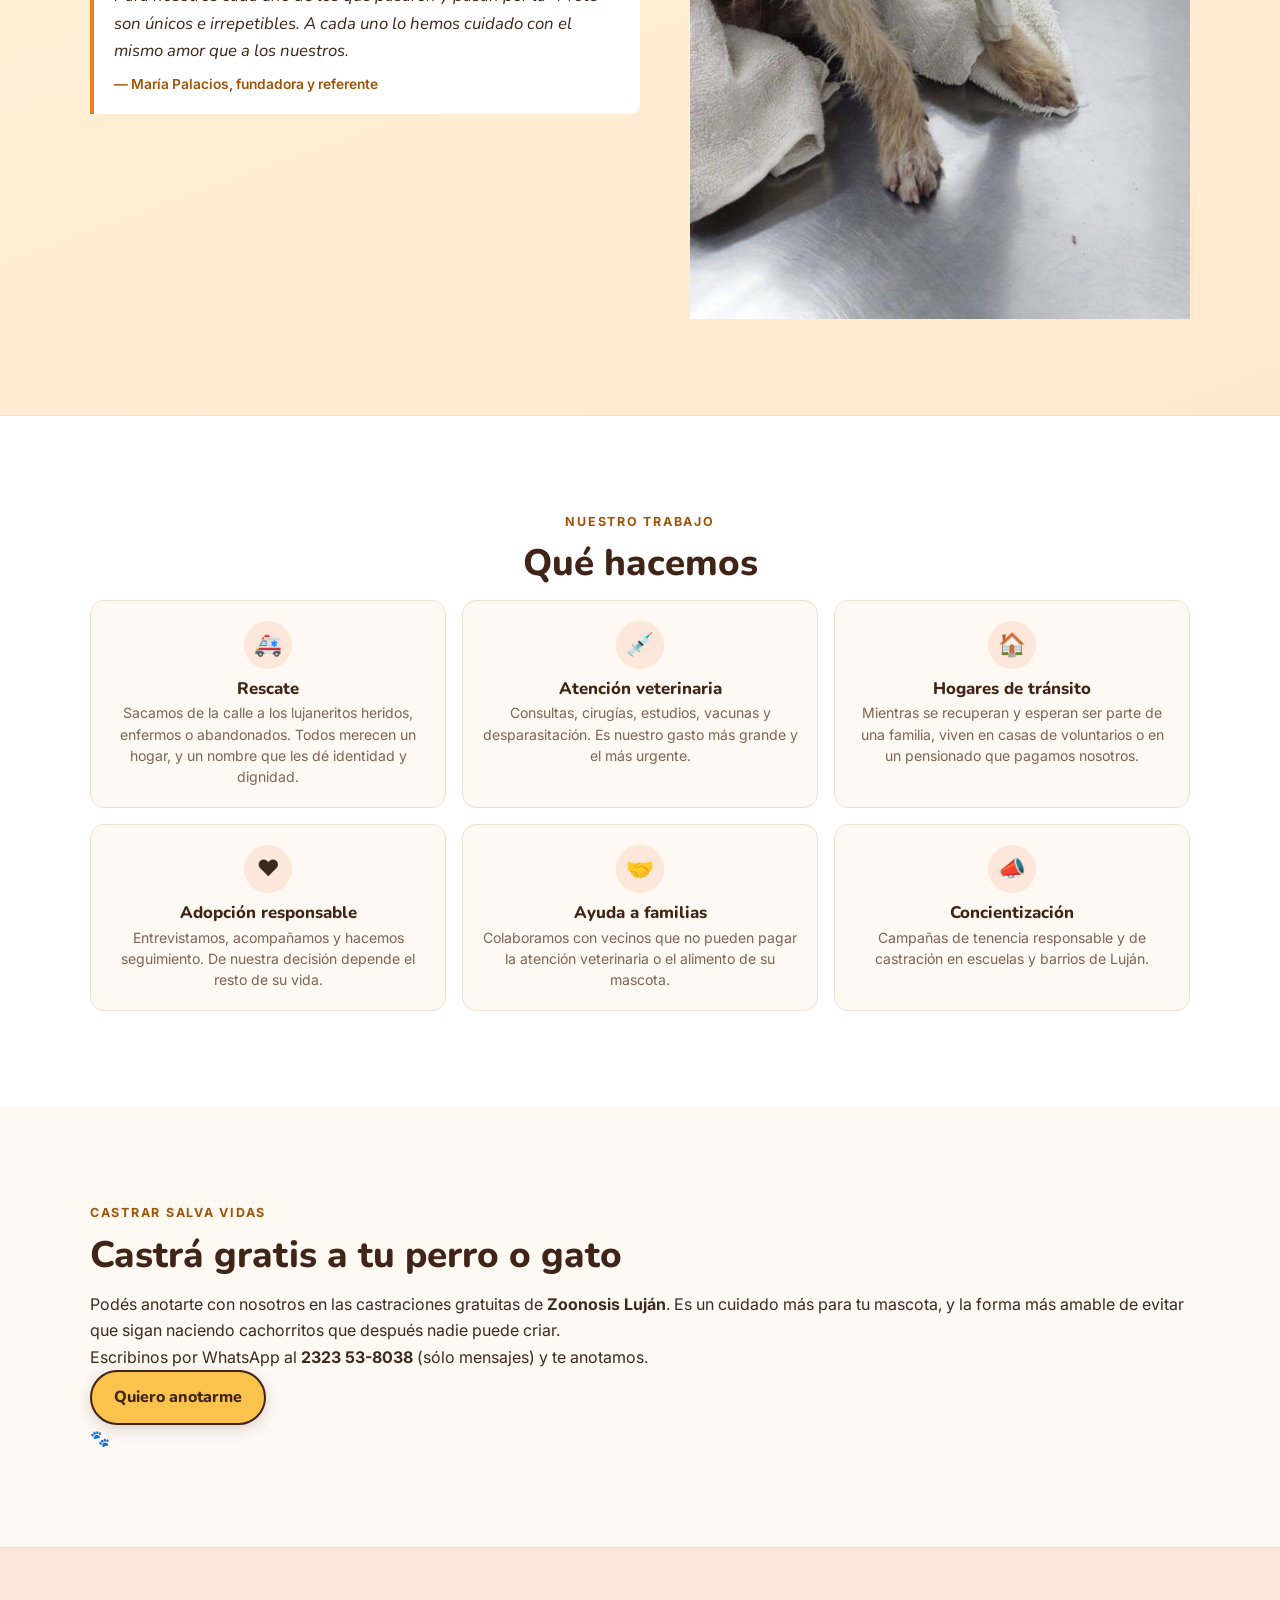
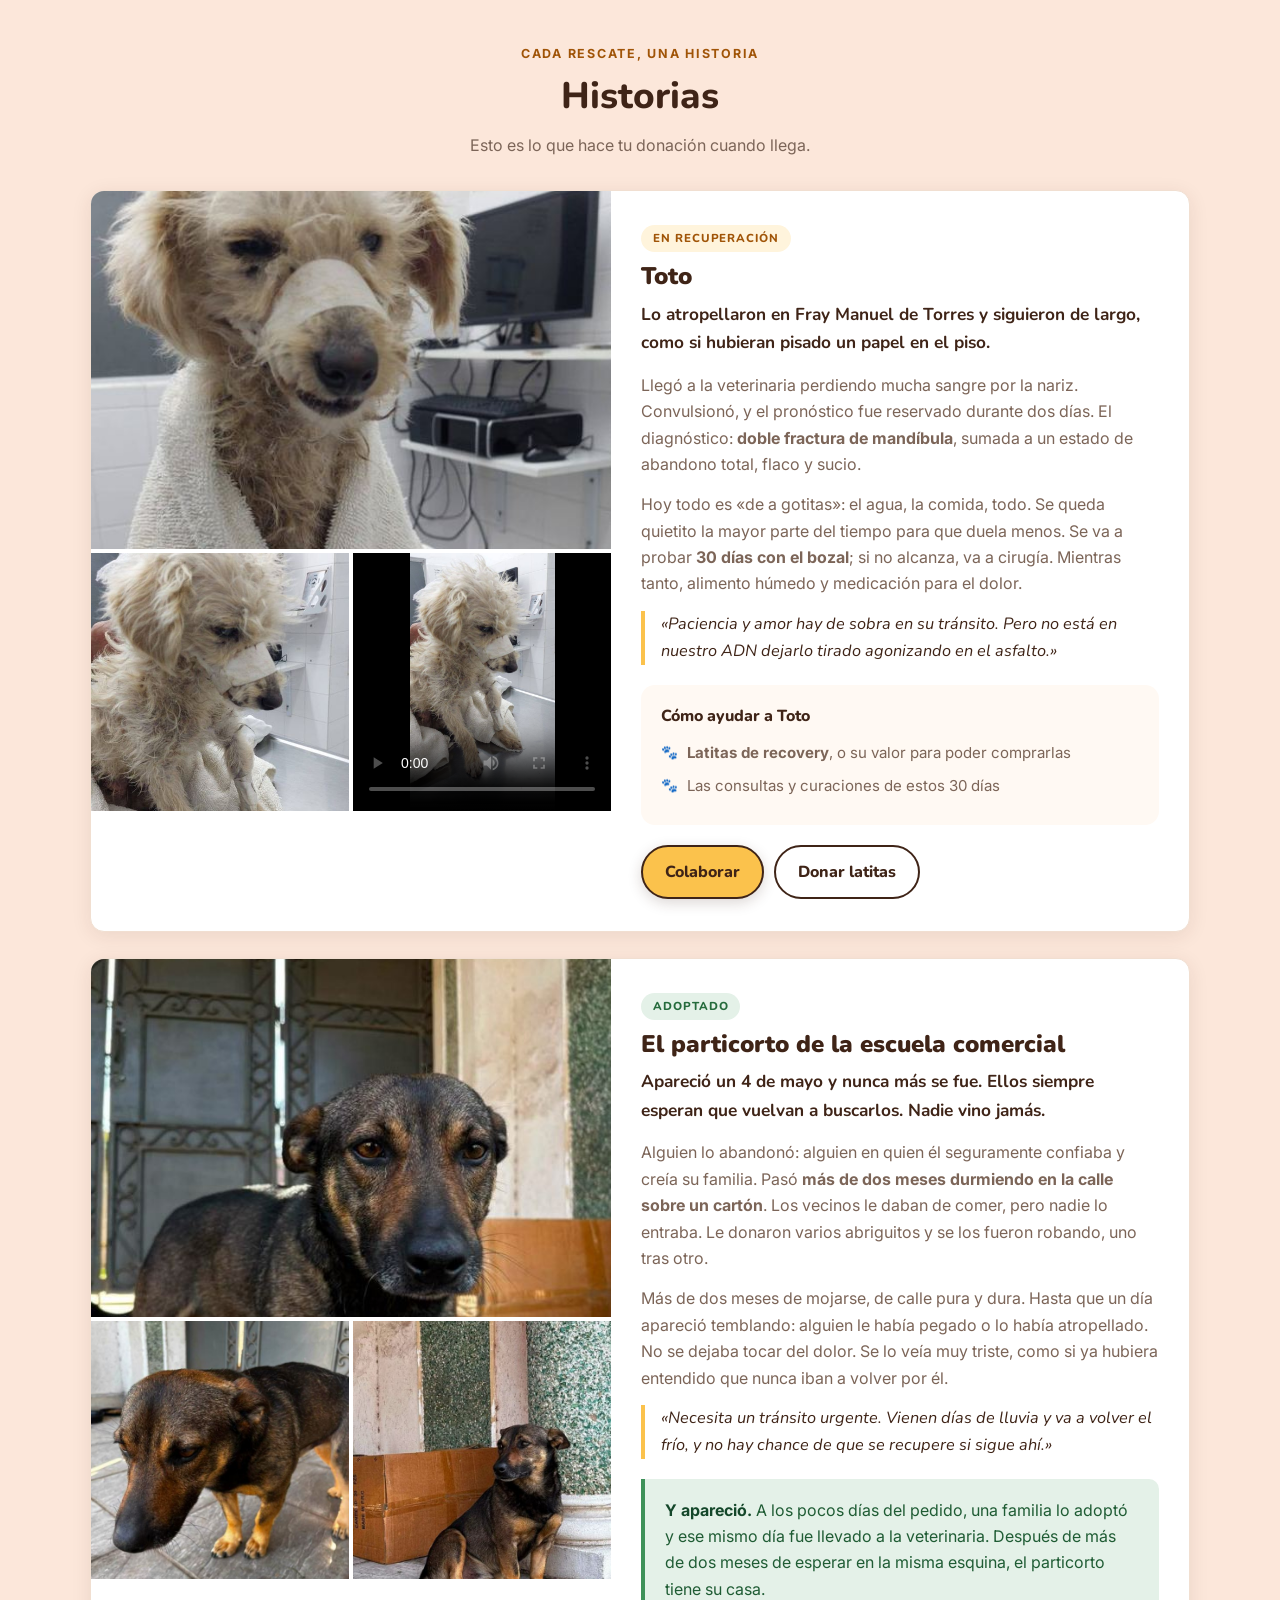
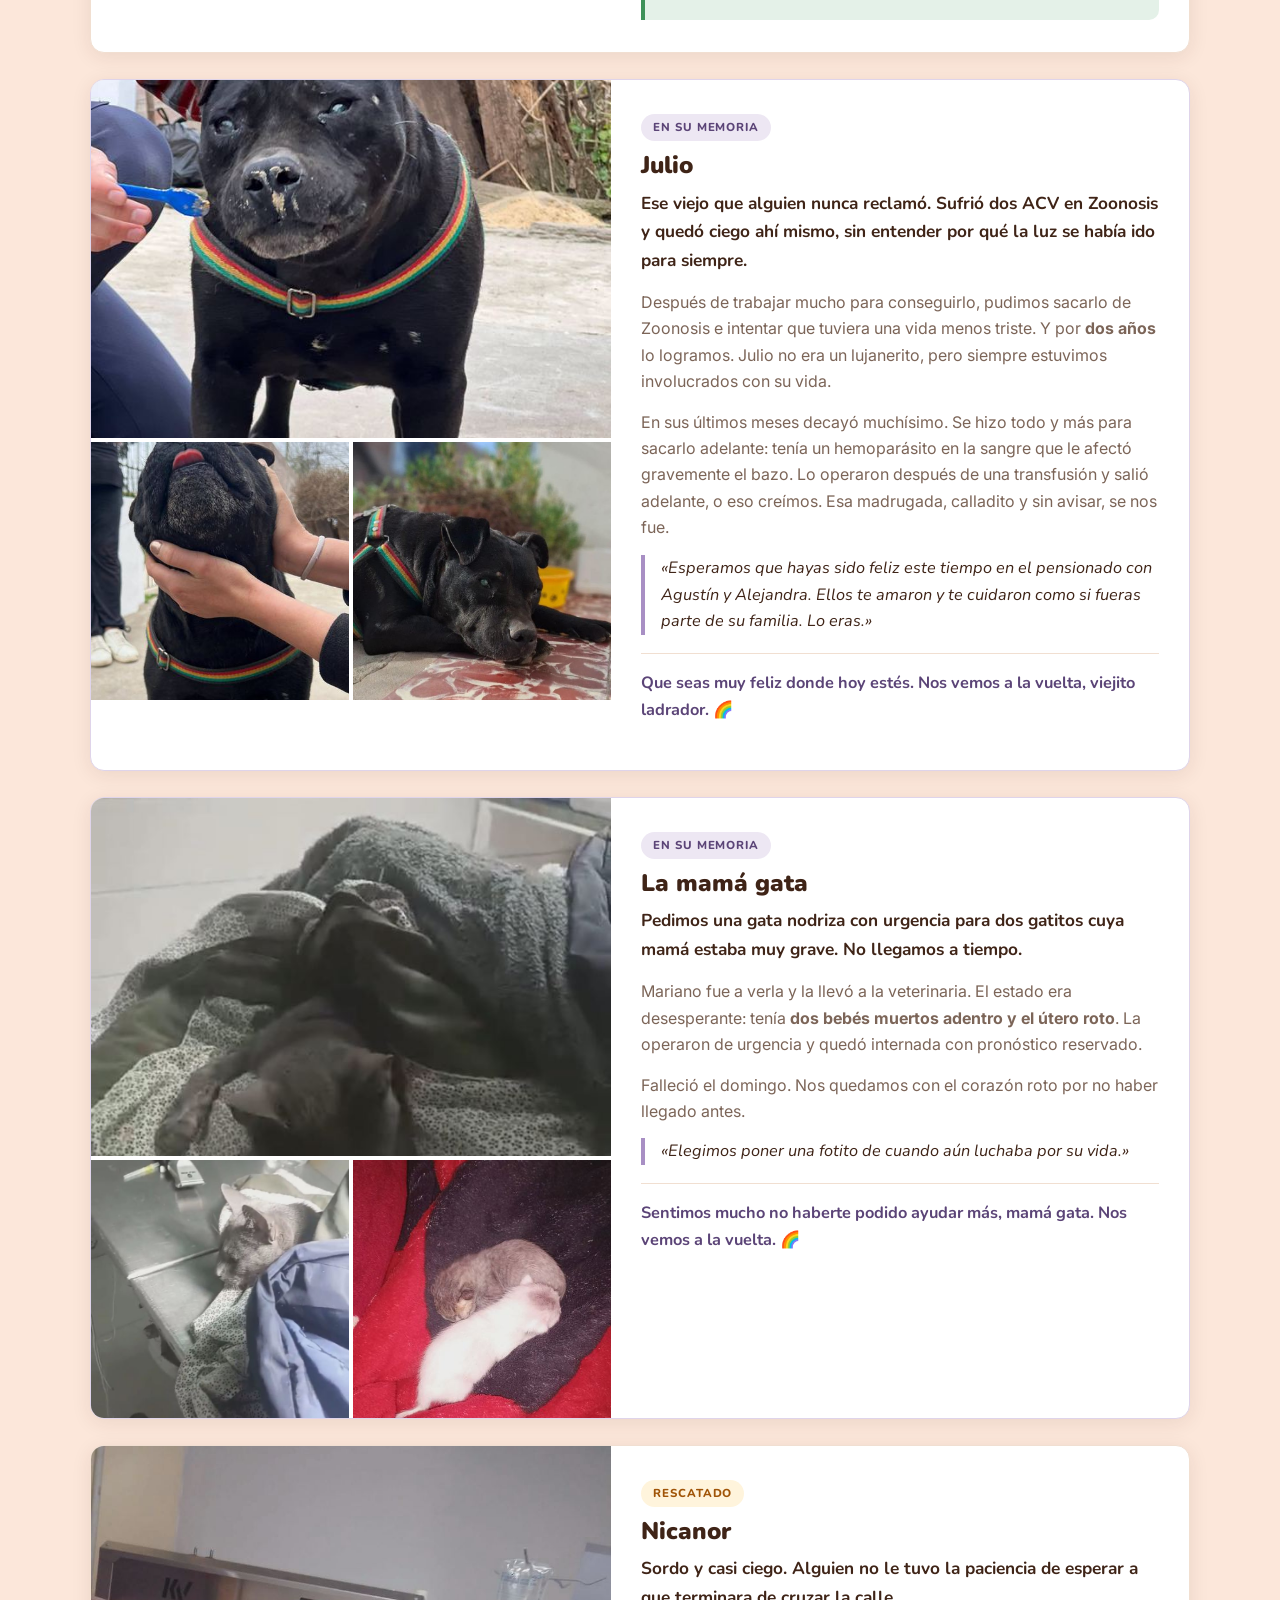
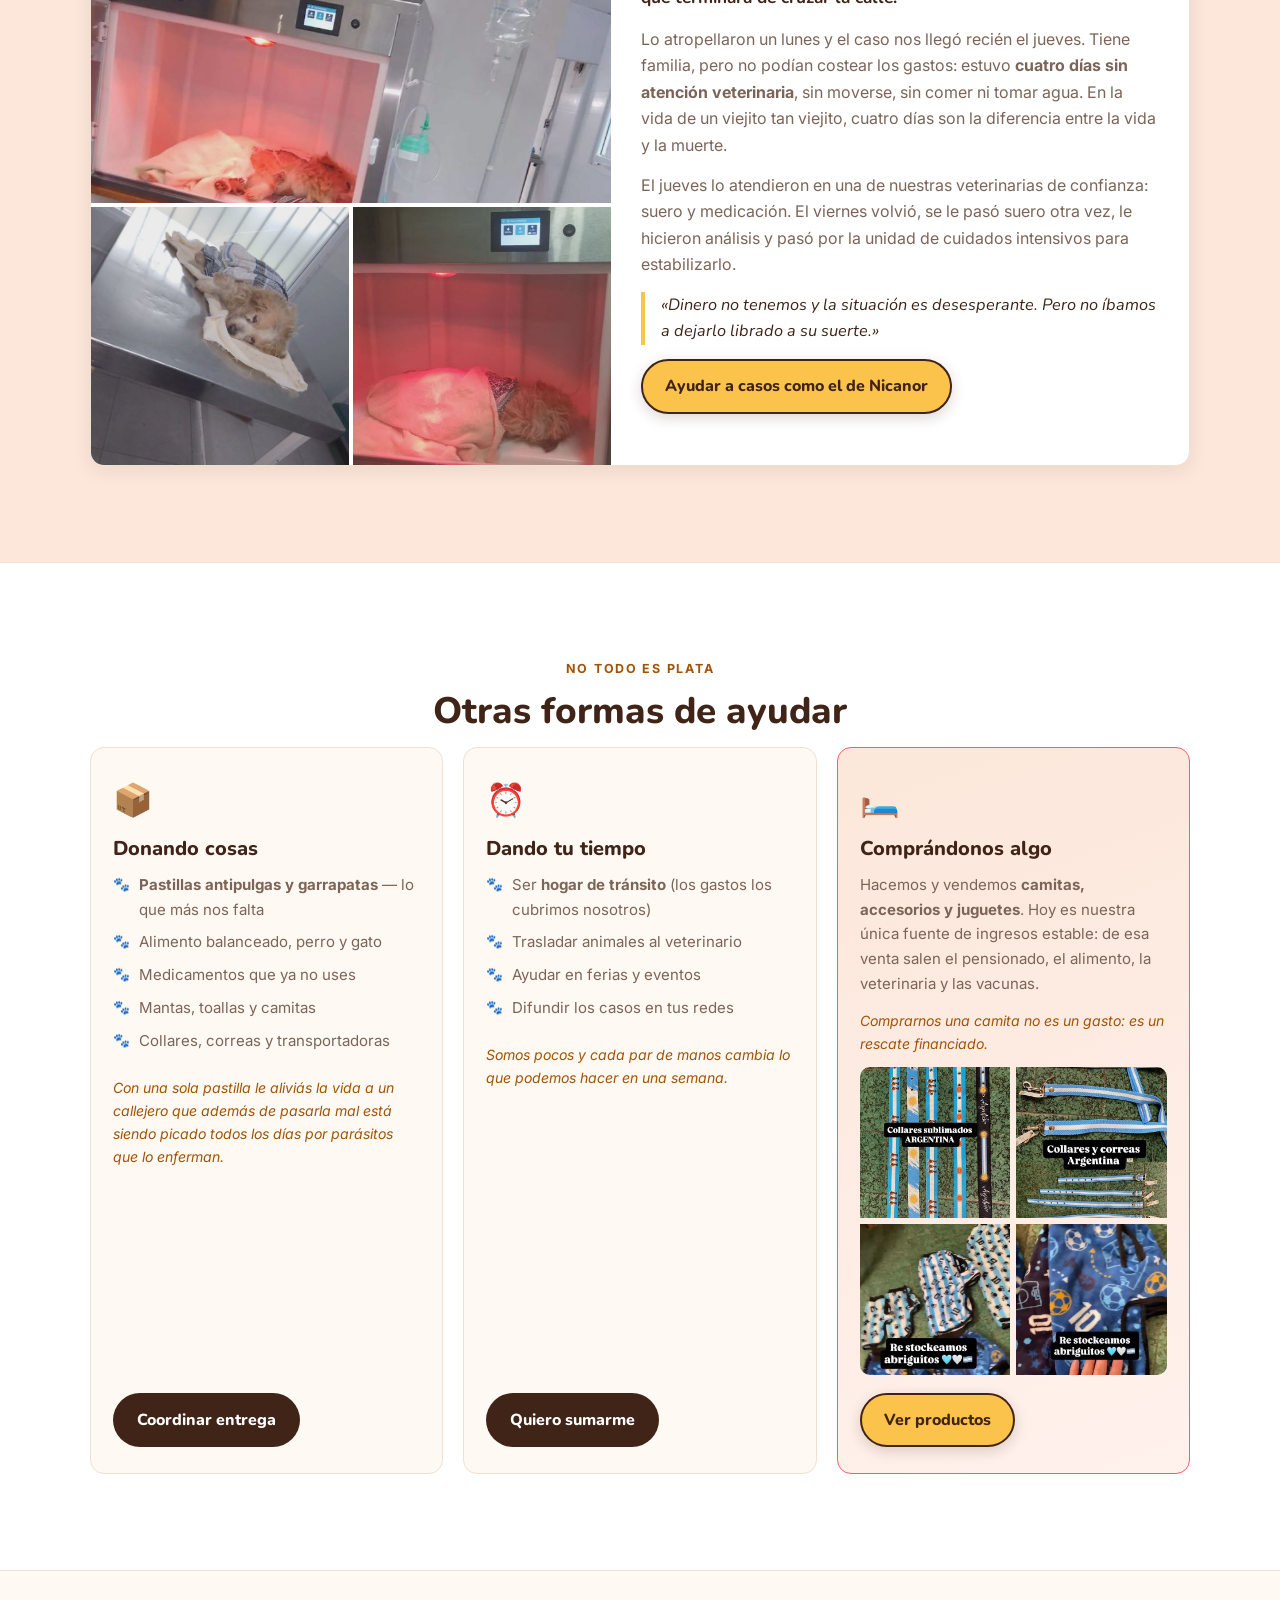
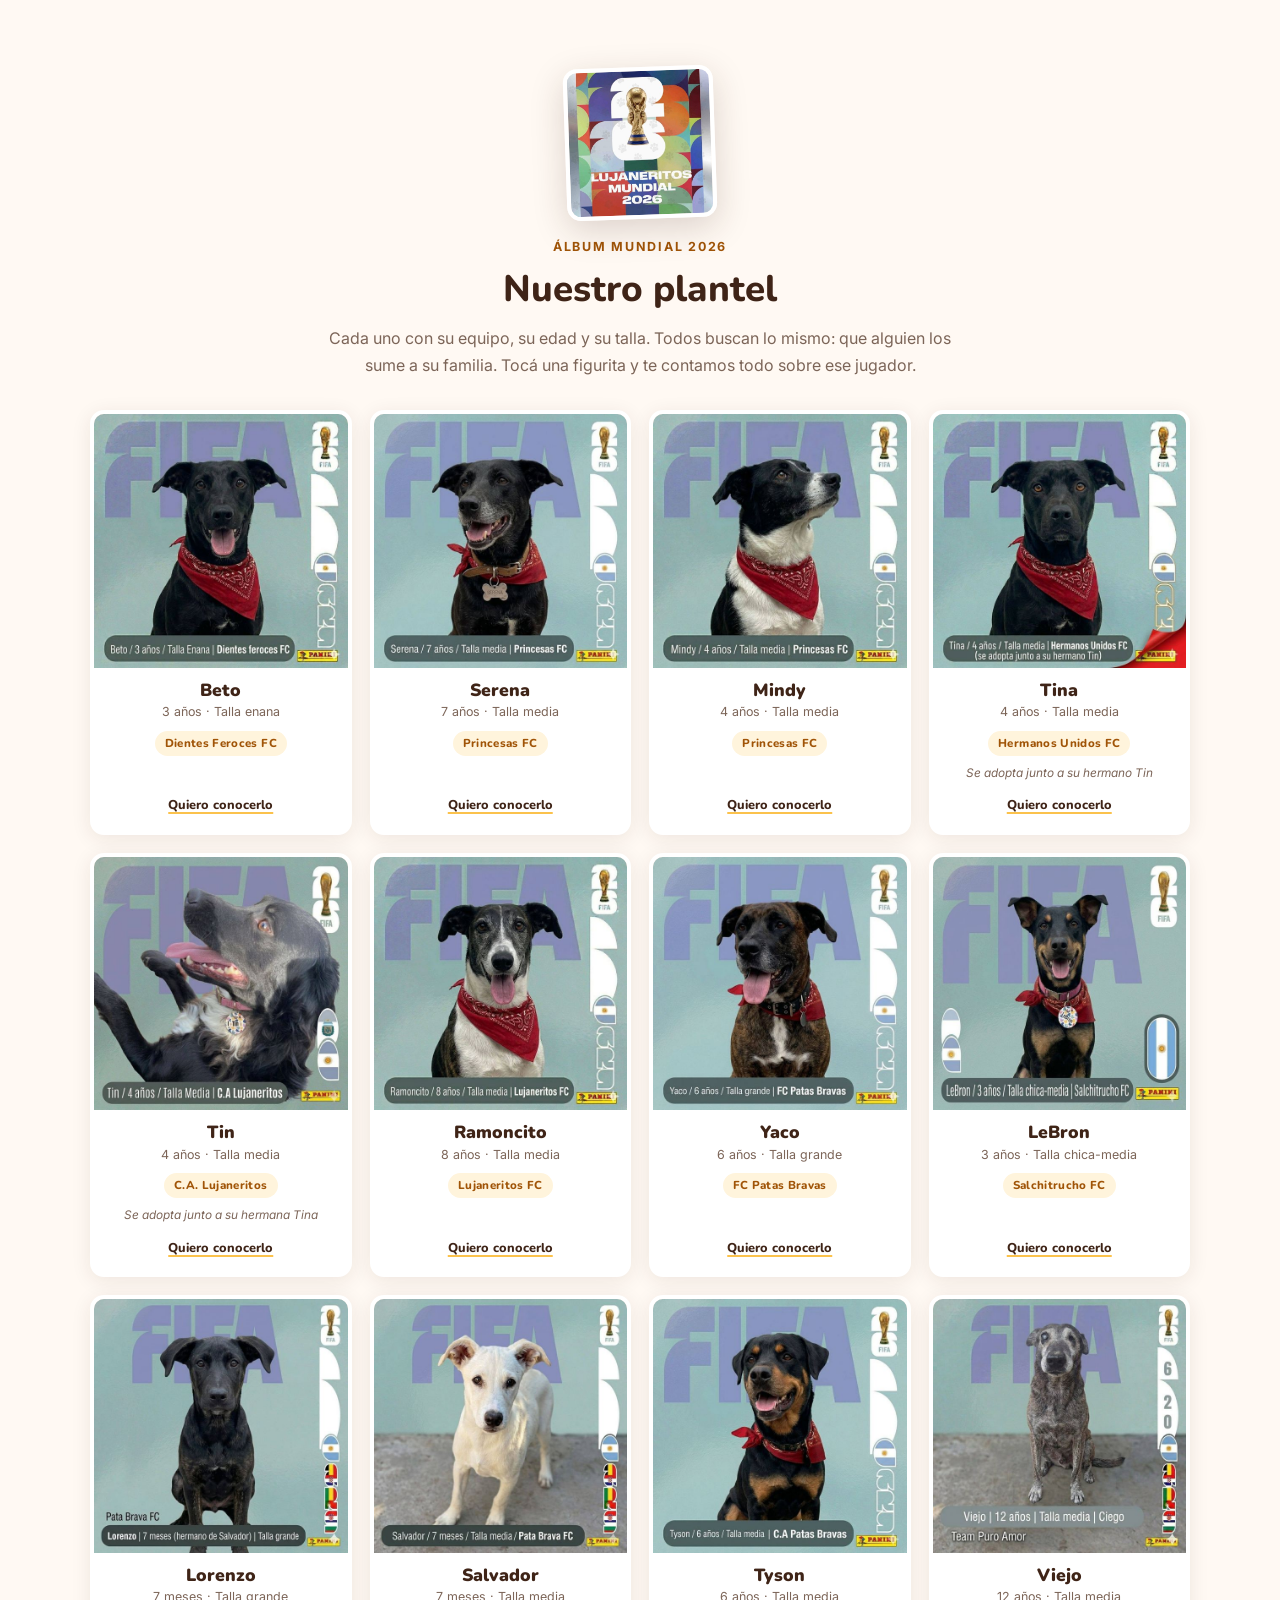
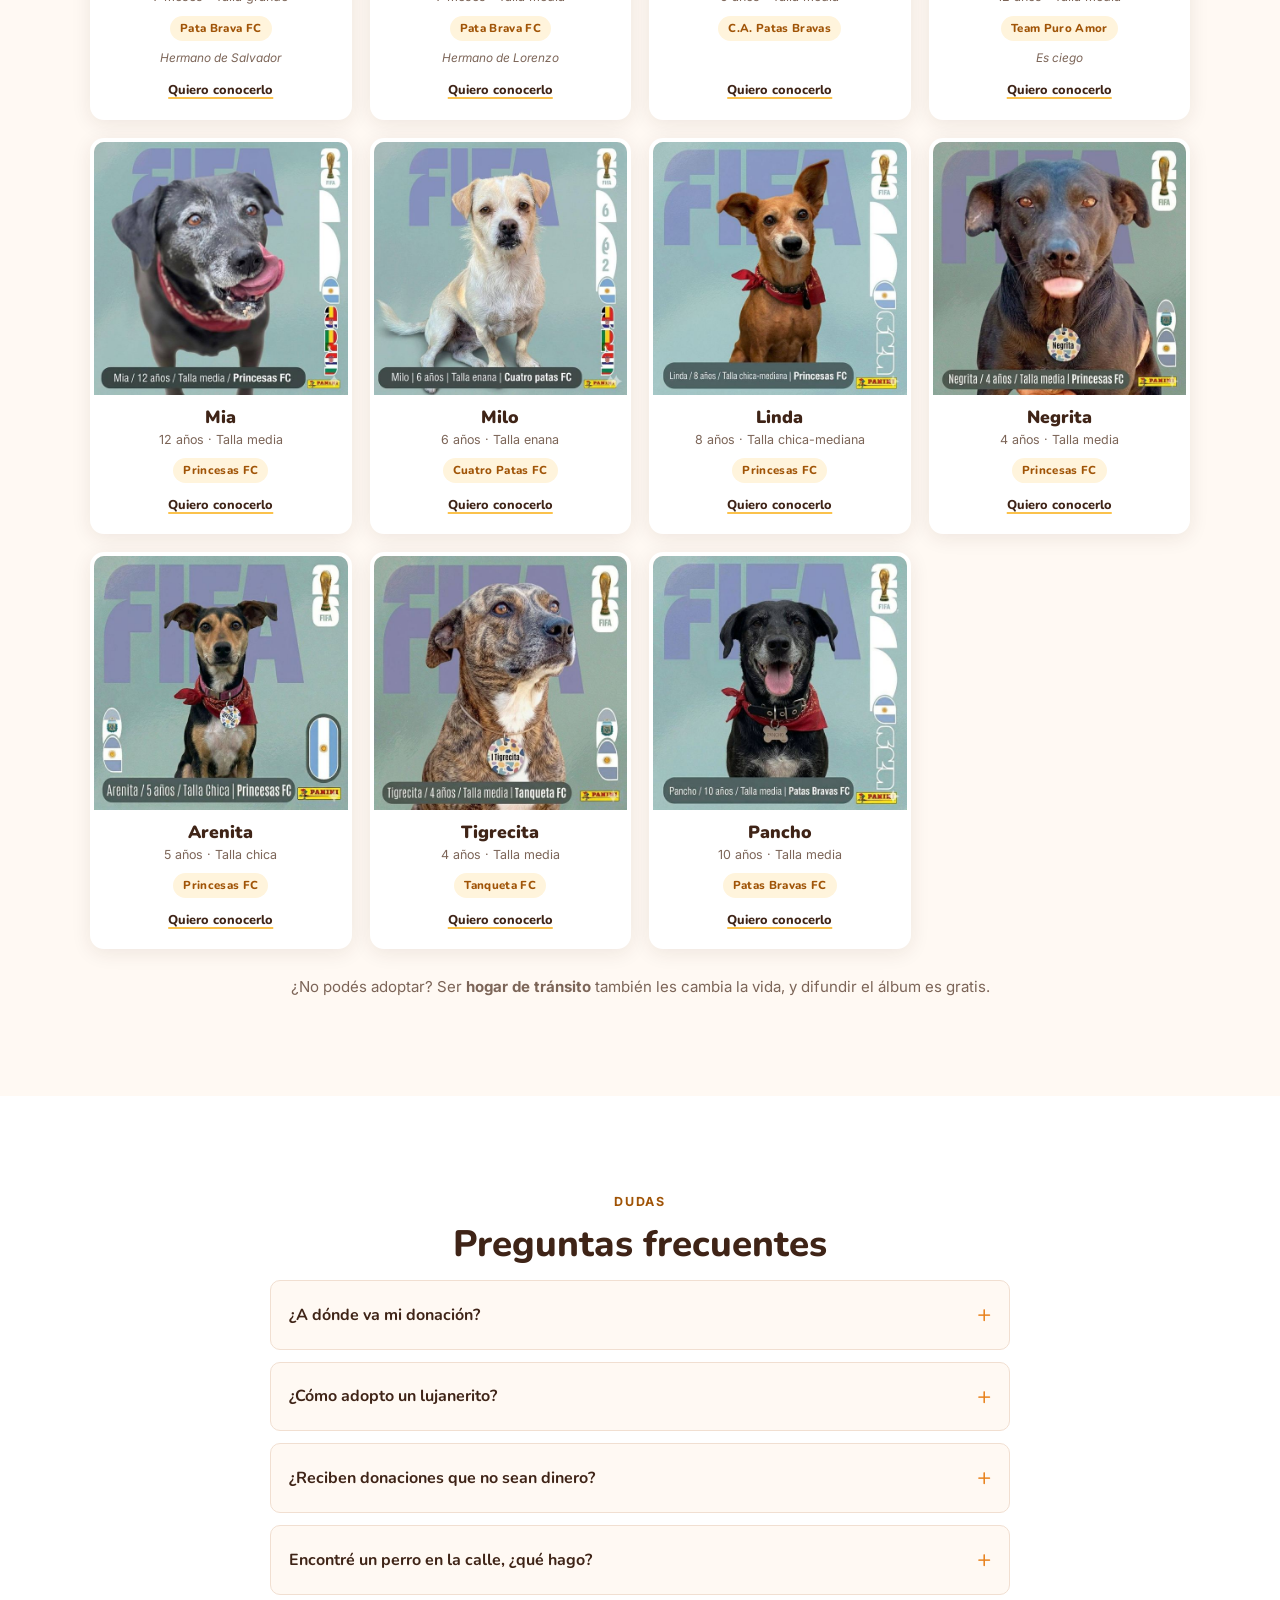
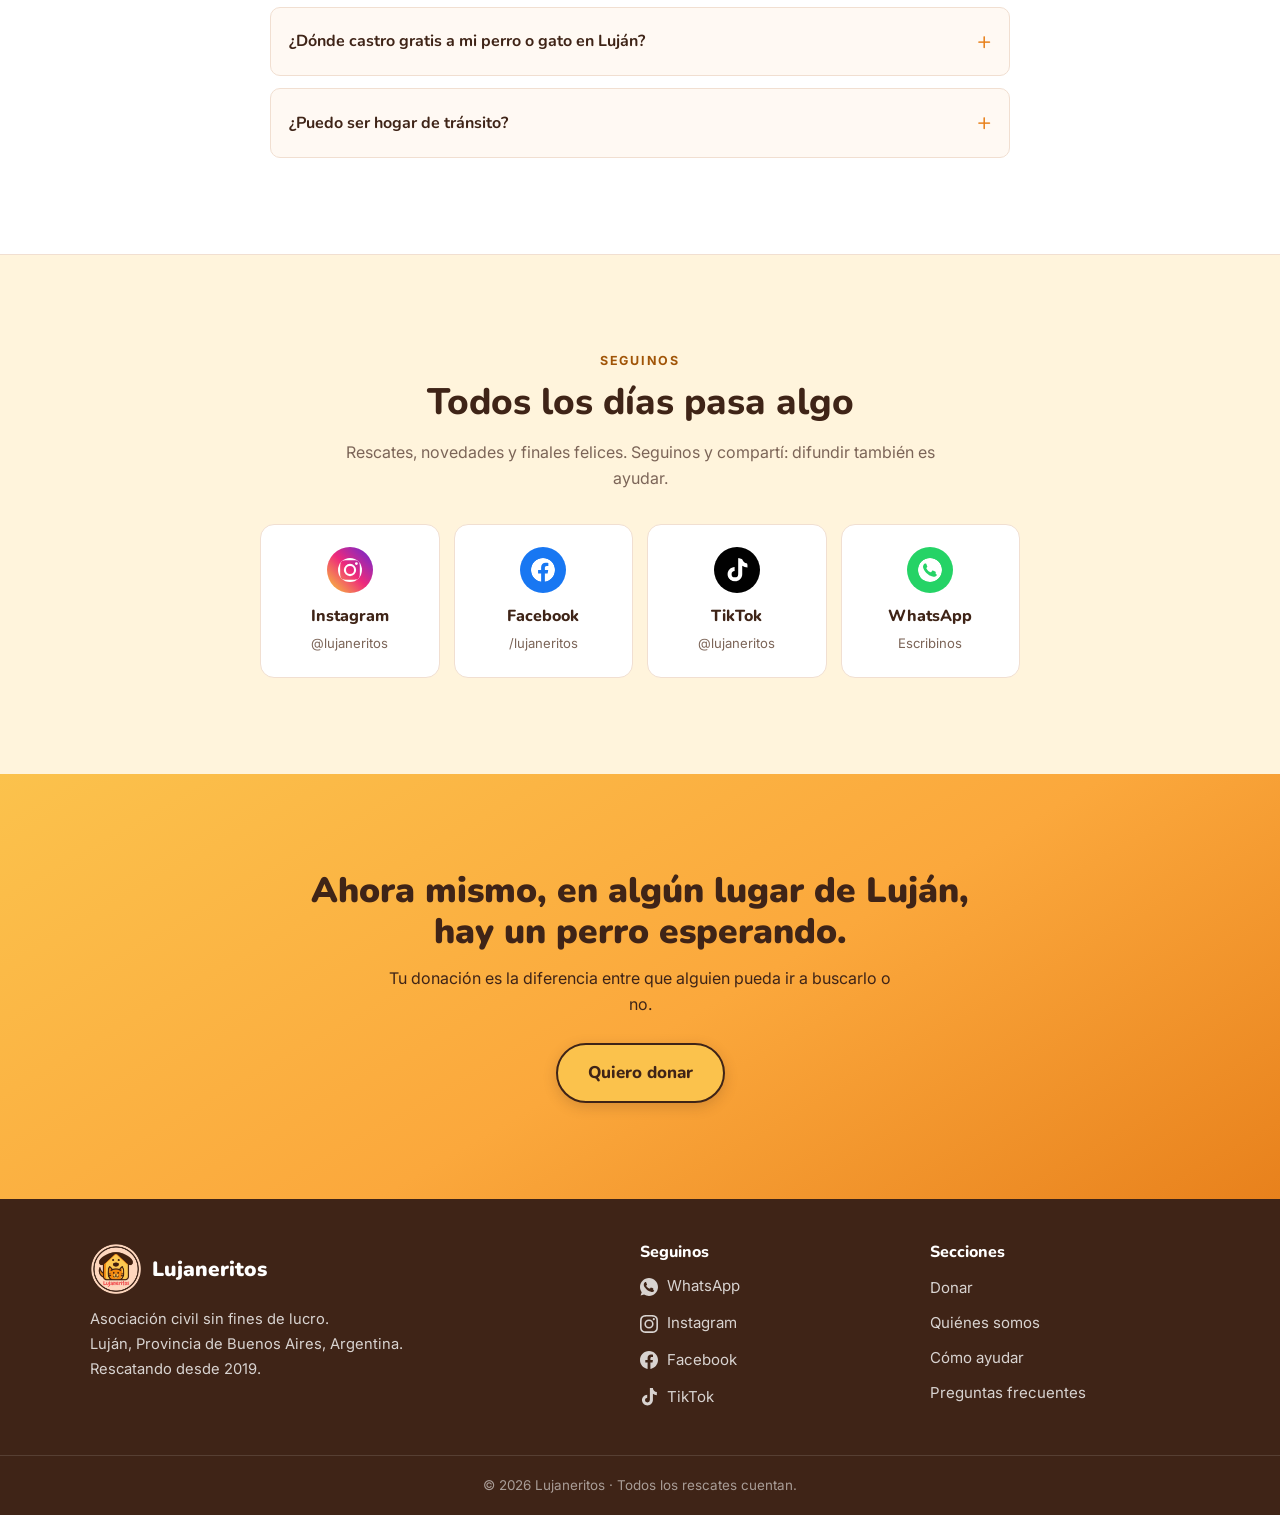
==== commit 2810bca0: "Ajustes de texto, visor de fotos y bloque de MercadoPago Textos: - "Ayudar sin plata" -> "Ayudar sin" ====
--- a/index.html
+++ b/index.html
@@ -85,7 +85,7 @@
         },
         {
           "@type": "Question",
-          "name": "¿Cómo adopto un perro o un gato?",
+          "name": "¿Cómo adopto un lujanerito?",
           "acceptedAnswer": {
             "@type": "Answer",
             "text": "Escribinos por WhatsApp o por Instagram y charlamos. La adopción es responsable: hacemos una entrevista, coordinamos un encuentro y hacemos seguimiento. De nuestra decisión depende que el resto de su vida sea buena o mala, así que nos tomamos el proceso en serio."
@@ -212,7 +212,7 @@
                 </p>
                 <div class="hero__ctas">
                     <a href="#donar" class="btn btn--donar btn--grande">Quiero donar</a>
-                    <a href="#ayudar" class="btn btn--contorno btn--grande">Ayudar sin plata</a>
+                    <a href="#ayudar" class="btn btn--contorno btn--grande">Ayudar sin donar</a>
                 </div>
             </div>
 
@@ -244,7 +244,7 @@
     <section class="emergencia" id="por-que">
         <div class="contenedor contenedor--angosto">
             <p class="seccion__kicker">En qué se usa tu ayuda</p>
-            <h2 class="seccion__titulo">Tu donación se convierte en esto</h2>
+            <h2 class="seccion__titulo">Tu donación se transforma</h2>
             <p class="seccion__bajada">
                 No recibimos ayuda del Estado y nadie cobra un sueldo. Todo lo que entra va a estas tres cosas.
             </p>
@@ -253,7 +253,7 @@
                 <article class="destino">
                     <span class="destino__icono" aria-hidden="true">🏠</span>
                     <h3>Un techo</h3>
-                    <p>El pensionado donde viven los que todavía no tienen un hogar de tránsito disponible.</p>
+                    <p>Donde viven los lujaneritos que todavía no tienen un hogar.</p>
                 </article>
                 <article class="destino">
                     <span class="destino__icono" aria-hidden="true">🩺</span>
@@ -262,8 +262,8 @@
                 </article>
                 <article class="destino">
                     <span class="destino__icono" aria-hidden="true">🍖</span>
-                    <h3>Comida todos los días</h3>
-                    <p>Alimento para todos los que están a nuestro cuidado, sin faltar un día.</p>
+                    <h3>Pancita llena todos los días</h3>
+                    <p>Alimento para los lujaneritos que están a nuestro cuidado, sin faltar un día.</p>
                 </article>
             </div>
 
@@ -299,9 +299,10 @@
                             Copiar
                         </button>
                     </div>
-                    <!-- TODO:DATO — cuando lo confirmen, descomentar y poner el titular real de la cuenta
-                    <p class="alias__titular">Titular: —</p>
-                    -->
+                    <p class="alias__titular">
+                        Titular: <strong>María de los Ángeles</strong><br>
+                        <span>Referente de Lujaneritos</span>
+                    </p>
                 </div>
 
                 <!-- QR
@@ -322,37 +323,20 @@
 
             </div>
 
-            <!-- Montos sugeridos.
-                 Al tocar uno se copia el alias, así el donante ya sabe cuánto transferir.
-                 TODO:DATO — si más adelante crean links de pago en MercadoPago, se les puede
-                 poner data-link="https://mpago.la/xxxx" a cada botón y pasan a abrir el pago directo. -->
-            <div class="montos">
-                <h3 class="montos__titulo">Elegí un monto</h3>
-                <div class="montos__grid">
-                    <button class="monto" type="button" data-monto="2000">
-                        <span class="monto__cifra">$2.000</span>
-                    </button>
-                    <button class="monto" type="button" data-monto="5000">
-                        <span class="monto__cifra">$5.000</span>
-                    </button>
-                    <button class="monto" type="button" data-monto="10000">
-                        <span class="monto__cifra">$10.000</span>
-                    </button>
-                    <button class="monto" type="button" data-monto="20000">
-                        <span class="monto__cifra">$20.000</span>
-                    </button>
-                </div>
-                <p class="montos__nota" id="montos-aviso" role="status">
-                    Tocá un monto y te copiamos el alias. Cualquier aporte suma.
-                </p>
-
-                <!-- TODO:DATO — si consiguen el logo oficial de Mercado Pago desde su kit de marca,
-                     reemplazar este badge por la imagen. Mientras, va el nombre sobre su color. -->
-                <p class="mp-badge">
-                    <span class="mp-badge__punto" aria-hidden="true"></span>
-                    Transferencias por <strong>Mercado Pago</strong> y cualquier banco o billetera
-                </p>
-            </div>
+            <!-- TODO:DATO — si consiguen el logo oficial desde el kit de marca de
+                 Mercado Pago (mercadopago.com.ar/ayuda/kit-de-marca), guardarlo en
+                 /assets/images_marca/mercadopago.svg y reemplazar este bloque por la
+                 imagen. Mientras, va el nombre sobre su celeste institucional. -->
+            <p class="mp-badge">
+                <span class="mp-badge__marca">
+                    <svg class="mp-badge__ico" viewBox="0 0 24 24" aria-hidden="true">
+                        <path fill="currentColor"
+                            d="M12 2C6.48 2 2 6.03 2 11c0 2.9 1.53 5.48 3.9 7.13L5 22l3.6-1.9c1.06.32 2.2.5 3.4.5 5.52 0 10-4.03 10-9s-4.48-9-10-9Zm0 3.6c.5 0 .9.4.9.9v.62c1.35.2 2.35 1.1 2.35 2.28h-1.8c0-.5-.6-.9-1.45-.9s-1.45.4-1.45.9c0 .45.4.7 1.7 1 1.9.42 3.1 1 3.1 2.55 0 1.24-1 2.14-2.45 2.35v.6c0 .5-.4.9-.9.9s-.9-.4-.9-.9v-.6c-1.45-.2-2.5-1.15-2.5-2.4h1.8c0 .55.7.95 1.6.95s1.55-.35 1.55-.85c0-.45-.45-.7-1.75-1-1.85-.42-3.05-1.05-3.05-2.55 0-1.2 1-2.1 2.35-2.3V6.5c0-.5.4-.9.9-.9Z" />
+                    </svg>
+                    Mercado Pago
+                </span>
+                Transferí desde cualquier banco o billetera virtual
+            </p>
 
         </div>
     </section>
@@ -399,8 +383,8 @@
                 <article class="card">
                     <span class="card__icono" aria-hidden="true">🚑</span>
                     <h3>Rescate</h3>
-                    <p>Sacamos de la calle a perros y gatos heridos, enfermos o abandonados. Todos merecen un nombre que
-                        les dé identidad y dignidad.</p>
+                    <p>Sacamos de la calle a los lujaneritos heridos, enfermos o abandonados. Todos merecen un hogar,
+                        y un nombre que les dé identidad y dignidad.</p>
                 </article>
                 <article class="card">
                     <span class="card__icono" aria-hidden="true">💉</span>
@@ -411,8 +395,8 @@
                 <article class="card">
                     <span class="card__icono" aria-hidden="true">🏠</span>
                     <h3>Hogares de tránsito</h3>
-                    <p>Mientras se recuperan y esperan familia, viven en casas de voluntarios o en un pensionado que
-                        pagamos nosotros.</p>
+                    <p>Mientras se recuperan y esperan ser parte de una familia, viven en casas de voluntarios o en un
+                        pensionado que pagamos nosotros.</p>
                 </article>
                 <article class="card">
                     <span class="card__icono" aria-hidden="true">❤️</span>
@@ -693,8 +677,8 @@
                             El viernes volvió, se le pasó suero otra vez, le hicieron análisis y pasó por la unidad
                             de cuidados intensivos para estabilizarlo.</p>
 
-                        <p class="caso__frase">«Dinero no tenemos, la situación es desesperante. Pero ¿qué hacemos?
-                            ¿Lo dejamos morir?»</p>
+                        <p class="caso__frase">«Dinero no tenemos y la situación es desesperante. Pero no íbamos a dejarlo
+                            librado a su suerte.»</p>
 
                         <div class="caso__ctas">
                             <a href="#donar" class="btn btn--donar">Ayudar a casos como el de Nicanor</a>
@@ -1073,7 +1057,7 @@
                     </div>
                 </details>
                 <details class="faq__item">
-                    <summary>¿Cómo adopto un perro o un gato?</summary>
+                    <summary>¿Cómo adopto un lujanerito?</summary>
                     <div class="faq__respuesta">
                         <p>Escribinos por WhatsApp o por Instagram y charlamos. Hacemos una entrevista, coordinamos un
                             encuentro y después seguimos en contacto. Nos tomamos el proceso en serio porque de nuestra
@@ -1245,6 +1229,18 @@
         </svg>
     </a>
 
+    <!-- ============================================ LIGHTBOX ============================================
+         Visor de fotos a pantalla completa. Lo llena y lo abre el JS. -->
+    <div class="lightbox" id="lightbox" role="dialog" aria-modal="true" aria-label="Foto ampliada" hidden>
+        <button class="lightbox__cerrar" id="lightbox-cerrar" aria-label="Cerrar">&times;</button>
+        <button class="lightbox__nav lightbox__nav--prev" id="lightbox-prev" aria-label="Foto anterior">&#8249;</button>
+        <figure class="lightbox__figura">
+            <img id="lightbox-img" alt="">
+            <figcaption id="lightbox-pie"></figcaption>
+        </figure>
+        <button class="lightbox__nav lightbox__nav--next" id="lightbox-next" aria-label="Foto siguiente">&#8250;</button>
+    </div>
+
     <!-- ============================================ CTA STICKY MOBILE ============================================ -->
     <div class="cta-movil" id="cta-movil">
         <a href="#donar" class="btn btn--donar">Donar por MercadoPago</a>
--- a/css/index.css
+++ b/css/index.css
@@ -502,7 +502,7 @@
 }
 
 .destino {
-    padding: 26px 22px;
+    padding: 18px 16px;
     background: var(--blanco);
     border: 2px solid var(--borde);
     border-radius: var(--radio);
@@ -519,22 +519,23 @@
     display: flex;
     align-items: center;
     justify-content: center;
-    width: 62px;
-    height: 62px;
-    margin: 0 auto 14px;
+    width: 48px;
+    height: 48px;
+    margin: 0 auto 10px;
     background: var(--amarillo-suave);
     border-radius: 50%;
-    font-size: 1.8rem;
+    font-size: 1.4rem;
 }
 
 .destino h3 {
-    font-size: 1.15rem;
+    font-size: 1.05rem;
     font-weight: 800;
-    margin-bottom: 6px;
+    margin-bottom: 4px;
 }
 
 .destino p {
-    font-size: .93rem;
+    font-size: .88rem;
+    line-height: 1.5;
     color: var(--texto-suave);
 }
 
@@ -609,88 +610,26 @@
     word-break: break-all;
 }
 
+/* El nombre del titular da confianza: quien transfiere ve a quien le llega */
 .alias__titular {
-    margin-top: 12px;
-    font-size: .84rem;
-    color: var(--texto-suave);
-}
-
-.qr__caja {
-    display: flex;
-    justify-content: center;
-}
-
-/* --- Montos --- */
-.montos__titulo {
-    font-size: 1.15rem;
-    text-align: center;
-    margin-bottom: 16px;
-}
-
-.montos__grid {
-    display: grid;
-    grid-template-columns: repeat(2, 1fr);
-    gap: 12px;
-}
-
-.monto {
-    display: flex;
-    flex-direction: column;
-    align-items: center;
-    justify-content: center;
-    gap: 4px;
-    width: 100%;
-    min-height: 72px;
-    padding: 14px 10px;
-    background: var(--blanco);
-    border: 2px solid var(--borde);
-    border-radius: var(--radio);
-    font: inherit;
-    text-align: center;
-    cursor: pointer;
-    transition: var(--transicion);
-}
-
-/* El hover solo en dispositivos que realmente tienen puntero:
-   en tactil se quedaba "pegado" despues de tocar. */
-@media (hover: hover) {
-    .monto:hover {
-        border-color: var(--amarillo);
-        transform: translateY(-3px);
-        box-shadow: var(--sombra);
-    }
-}
-
-/* Seleccionado: lo pone y lo saca el JS, uno solo a la vez */
-.monto--activo {
-    background: var(--amarillo-suave);
-    border-color: var(--marron);
-}
-
-.monto--activo .monto__cifra::after {
-    content: " ✓";
-    color: var(--naranja-texto);
-}
-
-.monto__cifra {
-    font-family: 'Nunito', sans-serif;
-    font-size: 1.2rem;
-    font-weight: 900;
-    color: var(--marron);
-}
-
-.montos__nota {
-    margin-top: 16px;
-    min-height: 42px;
-    text-align: center;
+    margin-top: 14px;
+    padding-top: 12px;
+    border-top: 1px solid var(--borde);
     font-size: .88rem;
     color: var(--texto-suave);
-    transition: var(--transicion);
-}
-
-.montos__nota--activa {
-    font-weight: 700;
+}
+
+.alias__titular strong {
     color: var(--marron);
+}
+
+.alias__titular span {
+    font-size: .8rem;
+}
+
+.qr__caja {
+    display: flex;
+    justify-content: center;
 }
 
 /* =========================================================
@@ -752,7 +691,8 @@
     background: var(--crema);
     border: 1px solid var(--borde);
     border-radius: var(--radio);
-    padding: 24px 20px;
+    padding: 20px 16px;
+    text-align: center;
     transition: var(--transicion);
 }
 
@@ -762,19 +702,26 @@
 }
 
 .card__icono {
-    display: block;
-    font-size: 2rem;
-    margin-bottom: 10px;
+    display: flex;
+    align-items: center;
+    justify-content: center;
+    width: 48px;
+    height: 48px;
+    margin: 0 auto 10px;
+    background: var(--rosa-suave);
+    border-radius: 50%;
+    font-size: 1.4rem;
 }
 
 .card h3 {
-    font-size: 1.15rem;
+    font-size: 1.05rem;
     font-weight: 800;
-    margin-bottom: 6px;
+    margin-bottom: 4px;
 }
 
 .card p {
-    font-size: .94rem;
+    font-size: .88rem;
+    line-height: 1.5;
     color: var(--texto-suave);
 }
 
@@ -1016,6 +963,24 @@
 .ayuda .btn {
     margin-top: auto;
     align-self: flex-start;
+}
+
+/* Cuadrícula 2x2 de productos, compacta: sin esto las fotos se apilaban
+   a lo alto y el bloque se comía dos pantallas de celular. */
+.ayuda__fotos {
+    display: grid;
+    grid-template-columns: repeat(2, 1fr);
+    gap: 6px;
+    margin-bottom: 18px;
+    border-radius: var(--radio-chico);
+    overflow: hidden;
+}
+
+.ayuda__fotos img {
+    width: 100%;
+    aspect-ratio: 1 / 1;
+    object-fit: cover;
+    display: block;
 }
 
 .lista-check {
@@ -1426,31 +1391,51 @@
    ========================================================= */
 .mp-badge {
     display: flex;
+    flex-direction: column;
     align-items: center;
-    justify-content: center;
-    gap: 9px;
-    flex-wrap: wrap;
-    margin-top: 20px;
-    padding: 12px 18px;
+    gap: 8px;
+    margin-top: 22px;
+    padding: 16px 18px;
     background: var(--crema);
     border: 1px solid var(--borde);
-    border-radius: 999px;
-    font-size: .88rem;
+    border-radius: var(--radio);
+    font-size: .86rem;
     color: var(--texto-suave);
     text-align: center;
 }
 
-.mp-badge strong {
-    color: var(--marron);
-}
-
-.mp-badge__punto {
-    width: 11px;
-    height: 11px;
-    border-radius: 50%;
-    /* celeste institucional de Mercado Pago */
+/* Chip con los dos colores institucionales de Mercado Pago: el celeste
+   de fondo y su azul oscuro para el texto. Con texto blanco el celeste
+   sólo llegaba a 2.48 de contraste; así queda en 4.62 y se sigue
+   reconociendo la marca. */
+.mp-badge__marca {
+    display: inline-flex;
+    align-items: center;
+    gap: 7px;
+    padding: 7px 16px;
     background: #00B1EA;
-    flex-shrink: 0;
+    border-radius: 999px;
+    font-family: 'Nunito', sans-serif;
+    font-size: .95rem;
+    font-weight: 800;
+    color: #2D3277;
+}
+
+.mp-badge__ico {
+    width: 20px;
+    height: 20px;
+}
+
+/* --- Botón de castraciones: sin esto se estiraba a todo el ancho
+       del bloque de texto y quedaba desalineado con el resto. --- */
+.castrar__texto .btn {
+    align-self: flex-start;
+}
+
+.castrar__texto {
+    display: flex;
+    flex-direction: column;
+    align-items: flex-start;
 }
 
 /* =========================================================
@@ -1610,10 +1595,6 @@
         align-items: stretch;
     }
 
-    .montos__grid {
-        grid-template-columns: repeat(4, 1fr);
-    }
-
     .cards {
         grid-template-columns: repeat(2, 1fr);
     }
@@ -1780,3 +1761,108 @@
         display: none;
     }
 }
+
+/* =========================================================
+   LIGHTBOX
+   ========================================================= */
+.ampliable {
+    cursor: zoom-in;
+}
+
+.lightbox {
+    position: fixed;
+    inset: 0;
+    z-index: 200;
+    display: flex;
+    align-items: center;
+    justify-content: center;
+    gap: 4px;
+    padding: 16px;
+    background: rgba(31, 18, 11, .94);
+    backdrop-filter: blur(4px);
+    -webkit-backdrop-filter: blur(4px);
+}
+
+.lightbox[hidden] {
+    display: none;
+}
+
+.lightbox__figura {
+    display: flex;
+    flex-direction: column;
+    align-items: center;
+    gap: 12px;
+    max-width: 100%;
+    max-height: 100%;
+}
+
+.lightbox__figura img {
+    max-width: 100%;
+    /* deja lugar al epígrafe y a los botones */
+    max-height: 74vh;
+    width: auto;
+    border-radius: var(--radio);
+    box-shadow: var(--sombra-fuerte);
+}
+
+.lightbox__figura figcaption {
+    max-width: 620px;
+    font-size: .88rem;
+    line-height: 1.5;
+    color: rgba(255, 255, 255, .82);
+    text-align: center;
+}
+
+.lightbox__cerrar,
+.lightbox__nav {
+    display: flex;
+    align-items: center;
+    justify-content: center;
+    /* 44px mínimo para el dedo */
+    width: 46px;
+    height: 46px;
+    flex-shrink: 0;
+    background: rgba(255, 255, 255, .14);
+    border: none;
+    border-radius: 50%;
+    color: #FFFFFF;
+    font-size: 1.7rem;
+    line-height: 1;
+    cursor: pointer;
+    transition: var(--transicion);
+}
+
+.lightbox__cerrar:hover,
+.lightbox__nav:hover {
+    background: rgba(255, 255, 255, .28);
+}
+
+.lightbox__cerrar {
+    position: absolute;
+    top: 14px;
+    right: 14px;
+    z-index: 1;
+    font-size: 2rem;
+}
+
+.lightbox__nav[hidden] {
+    display: none;
+}
+
+@media (min-width: 700px) {
+
+    .lightbox {
+        gap: 16px;
+        padding: 40px;
+    }
+
+    .lightbox__cerrar,
+    .lightbox__nav {
+        width: 54px;
+        height: 54px;
+    }
+
+    .lightbox__figura img {
+        max-height: 80vh;
+    }
+}
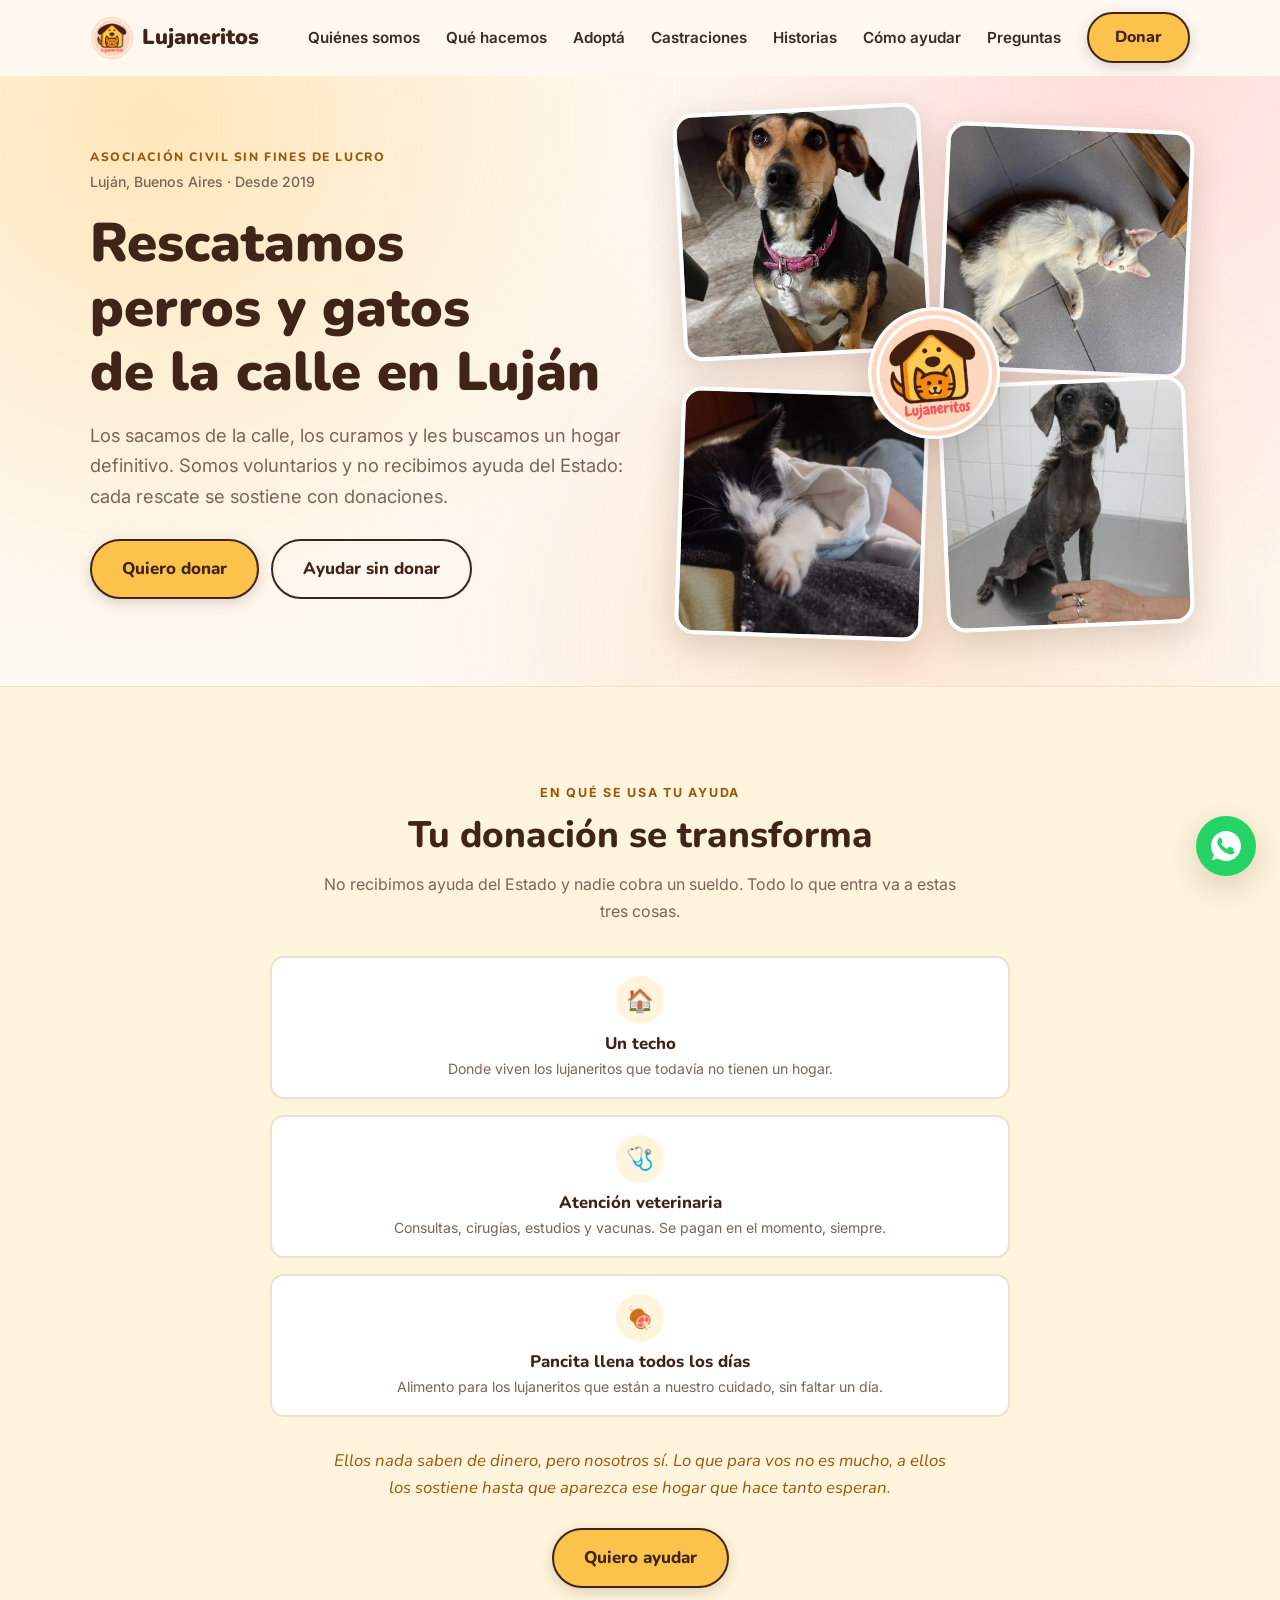
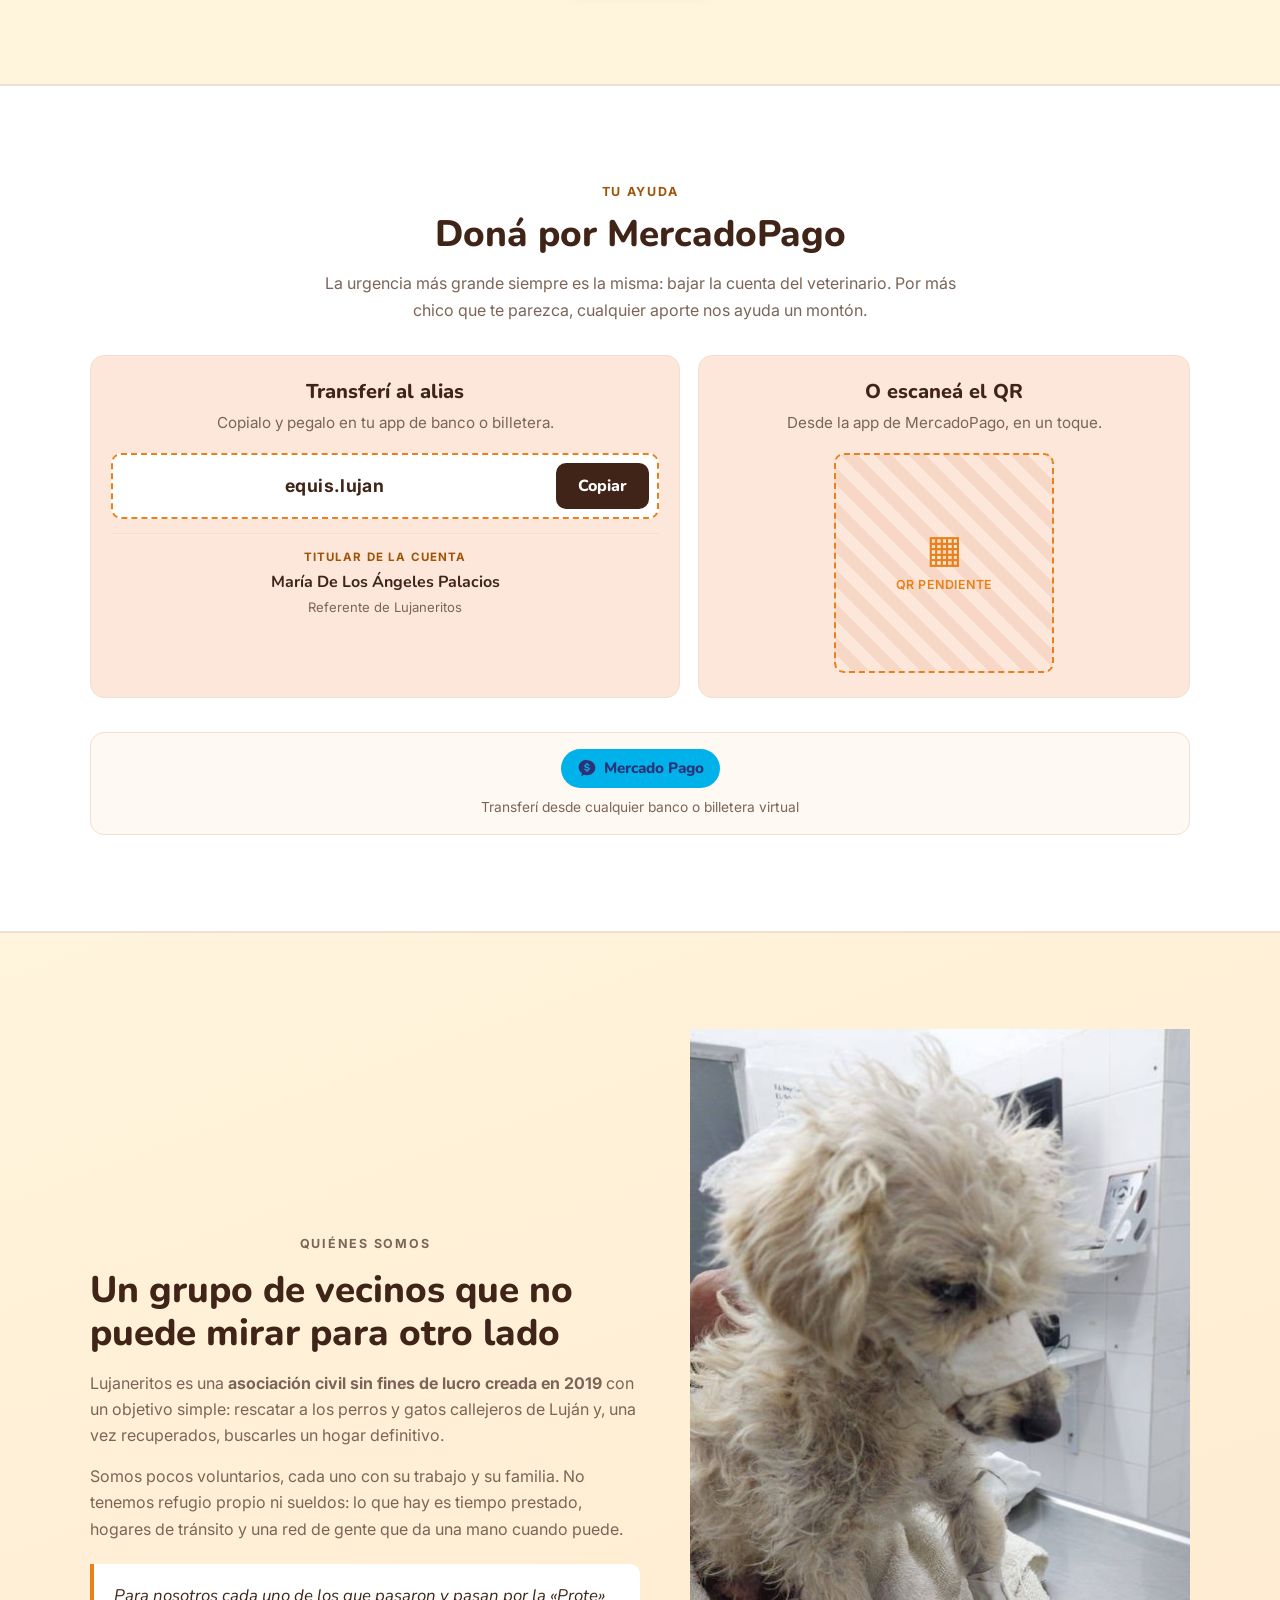
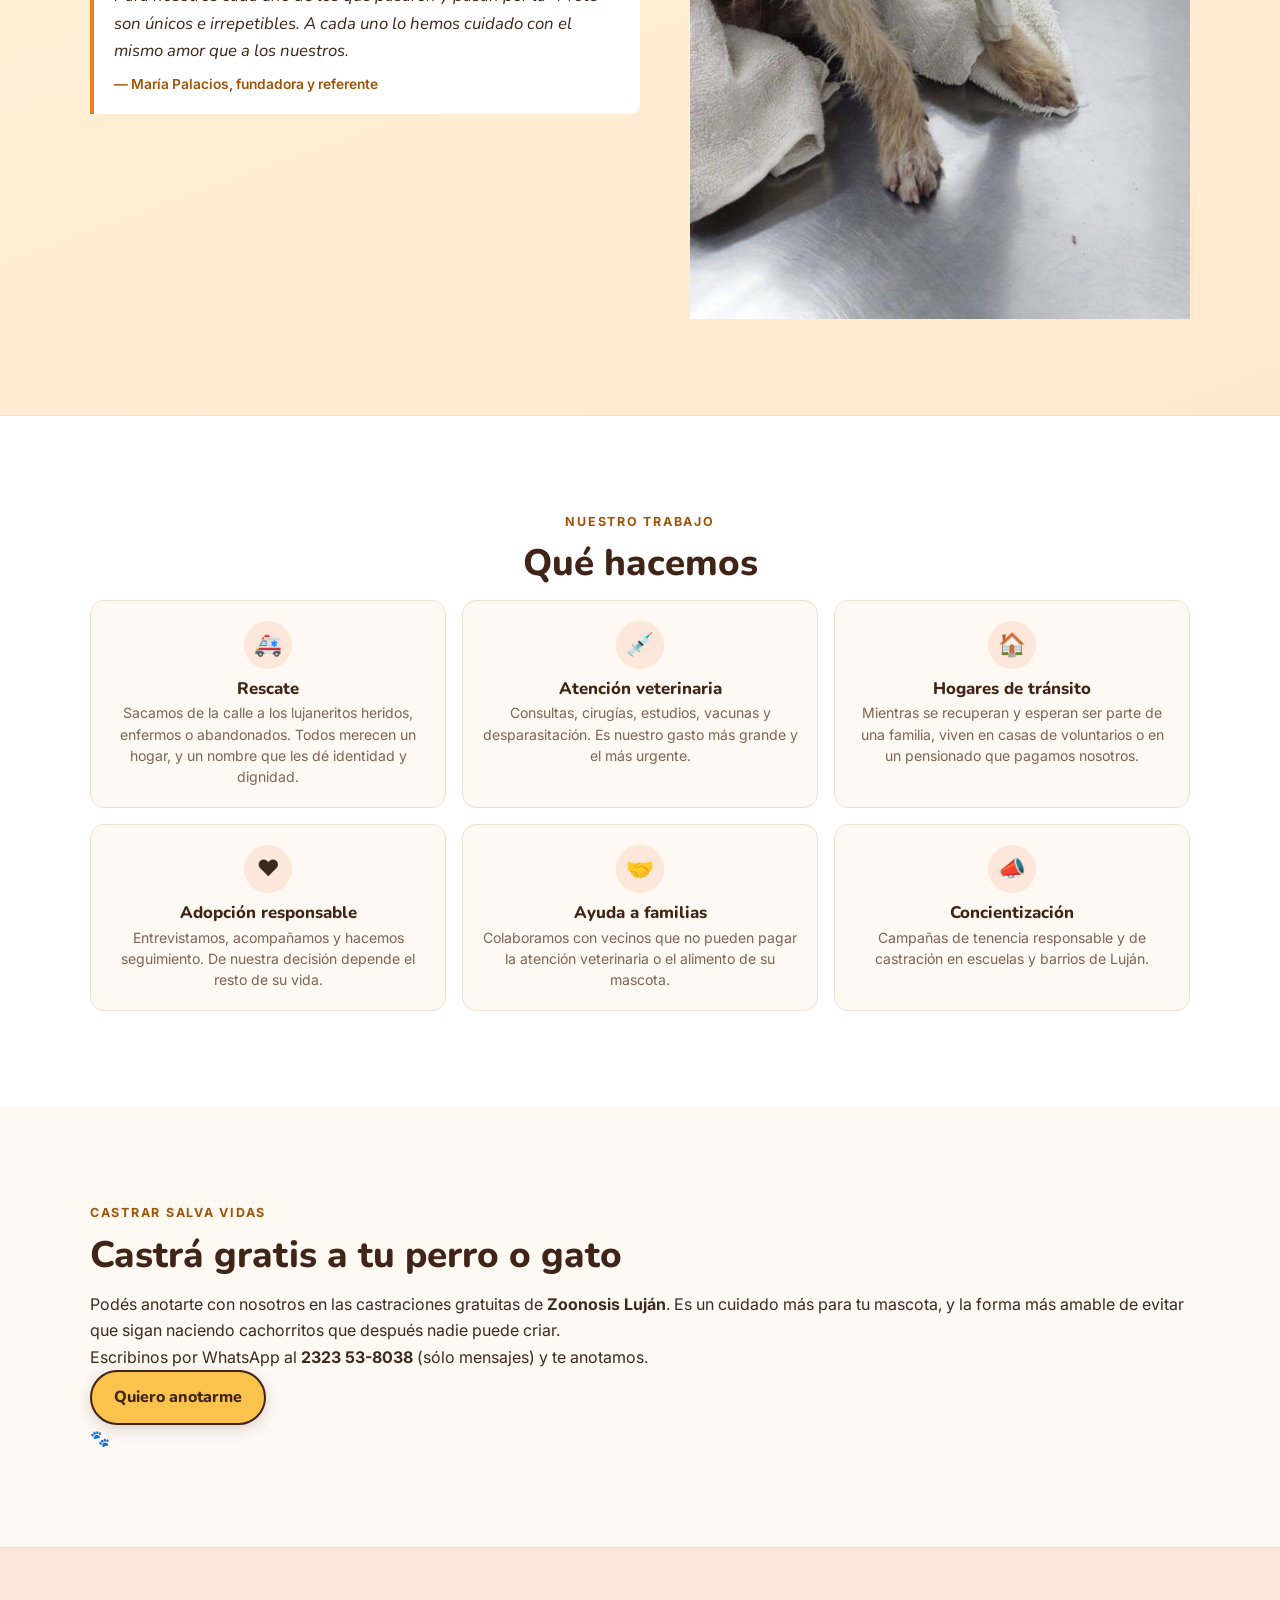
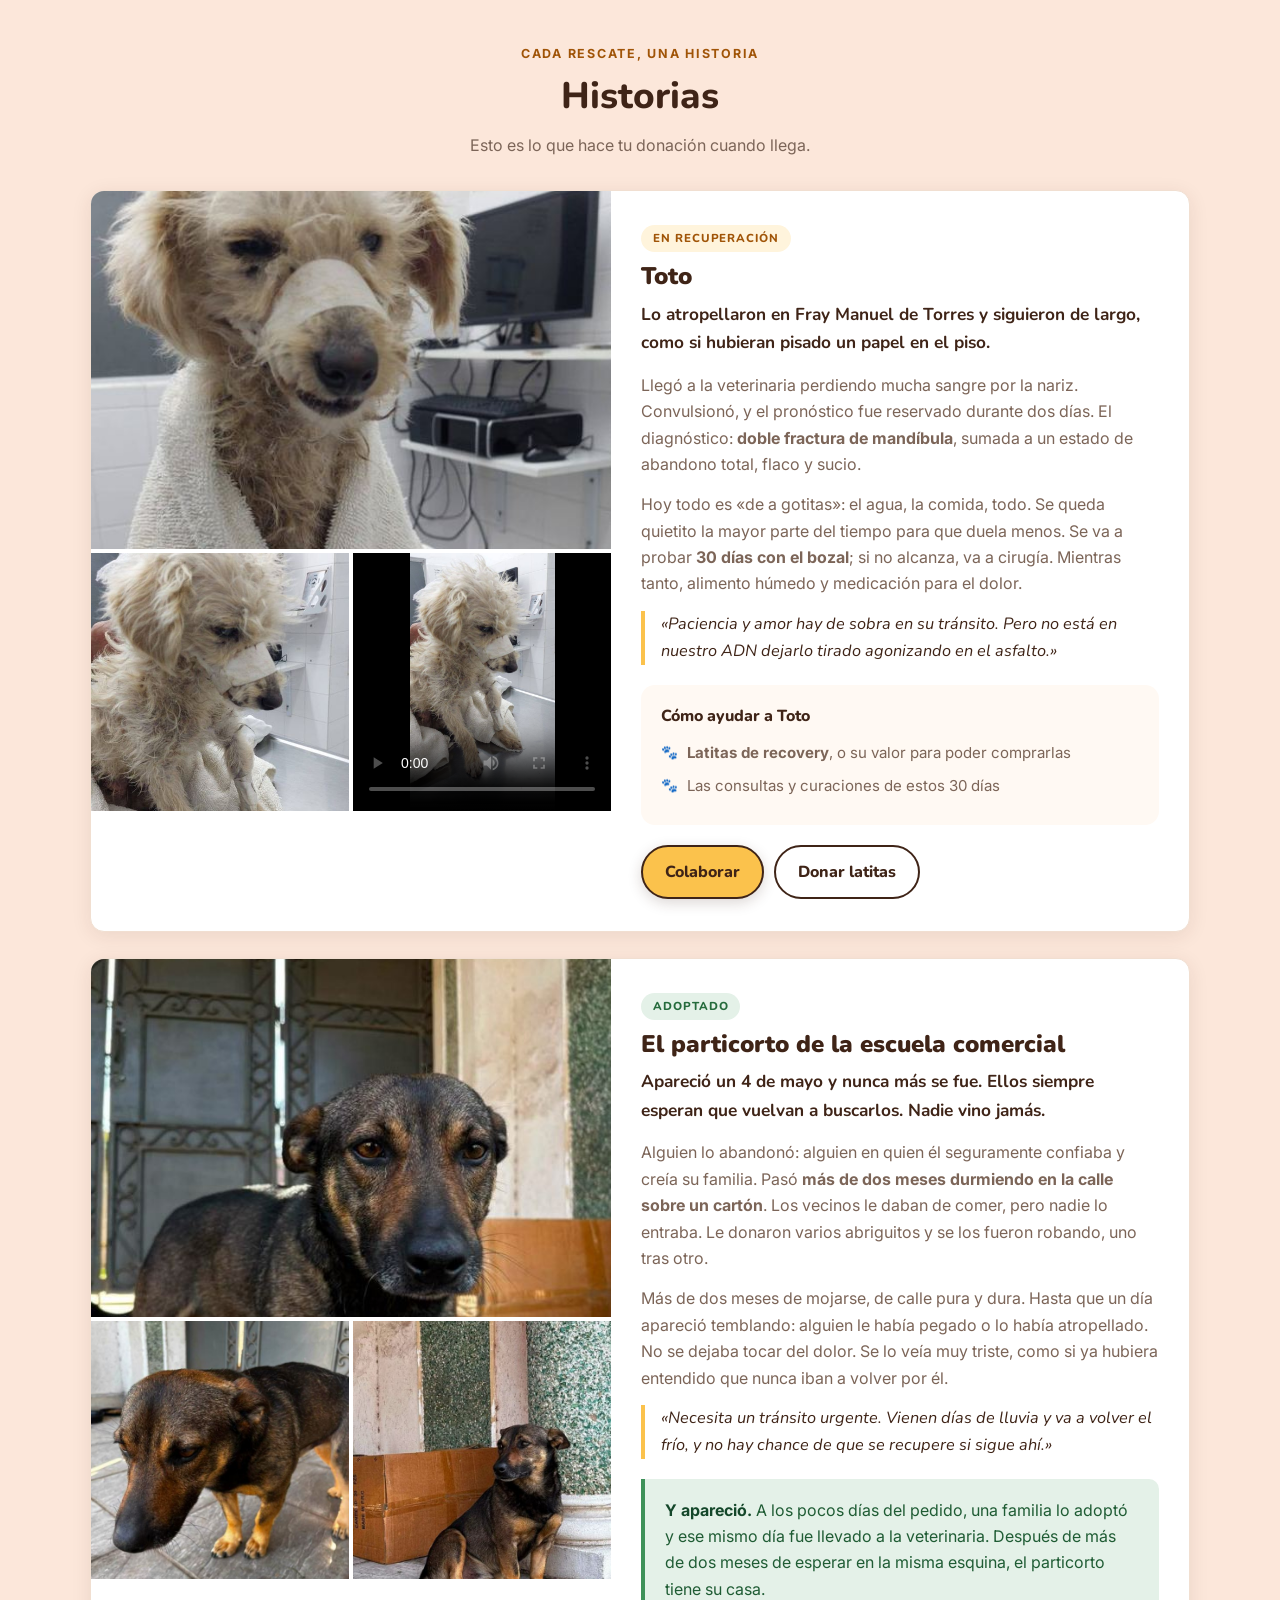
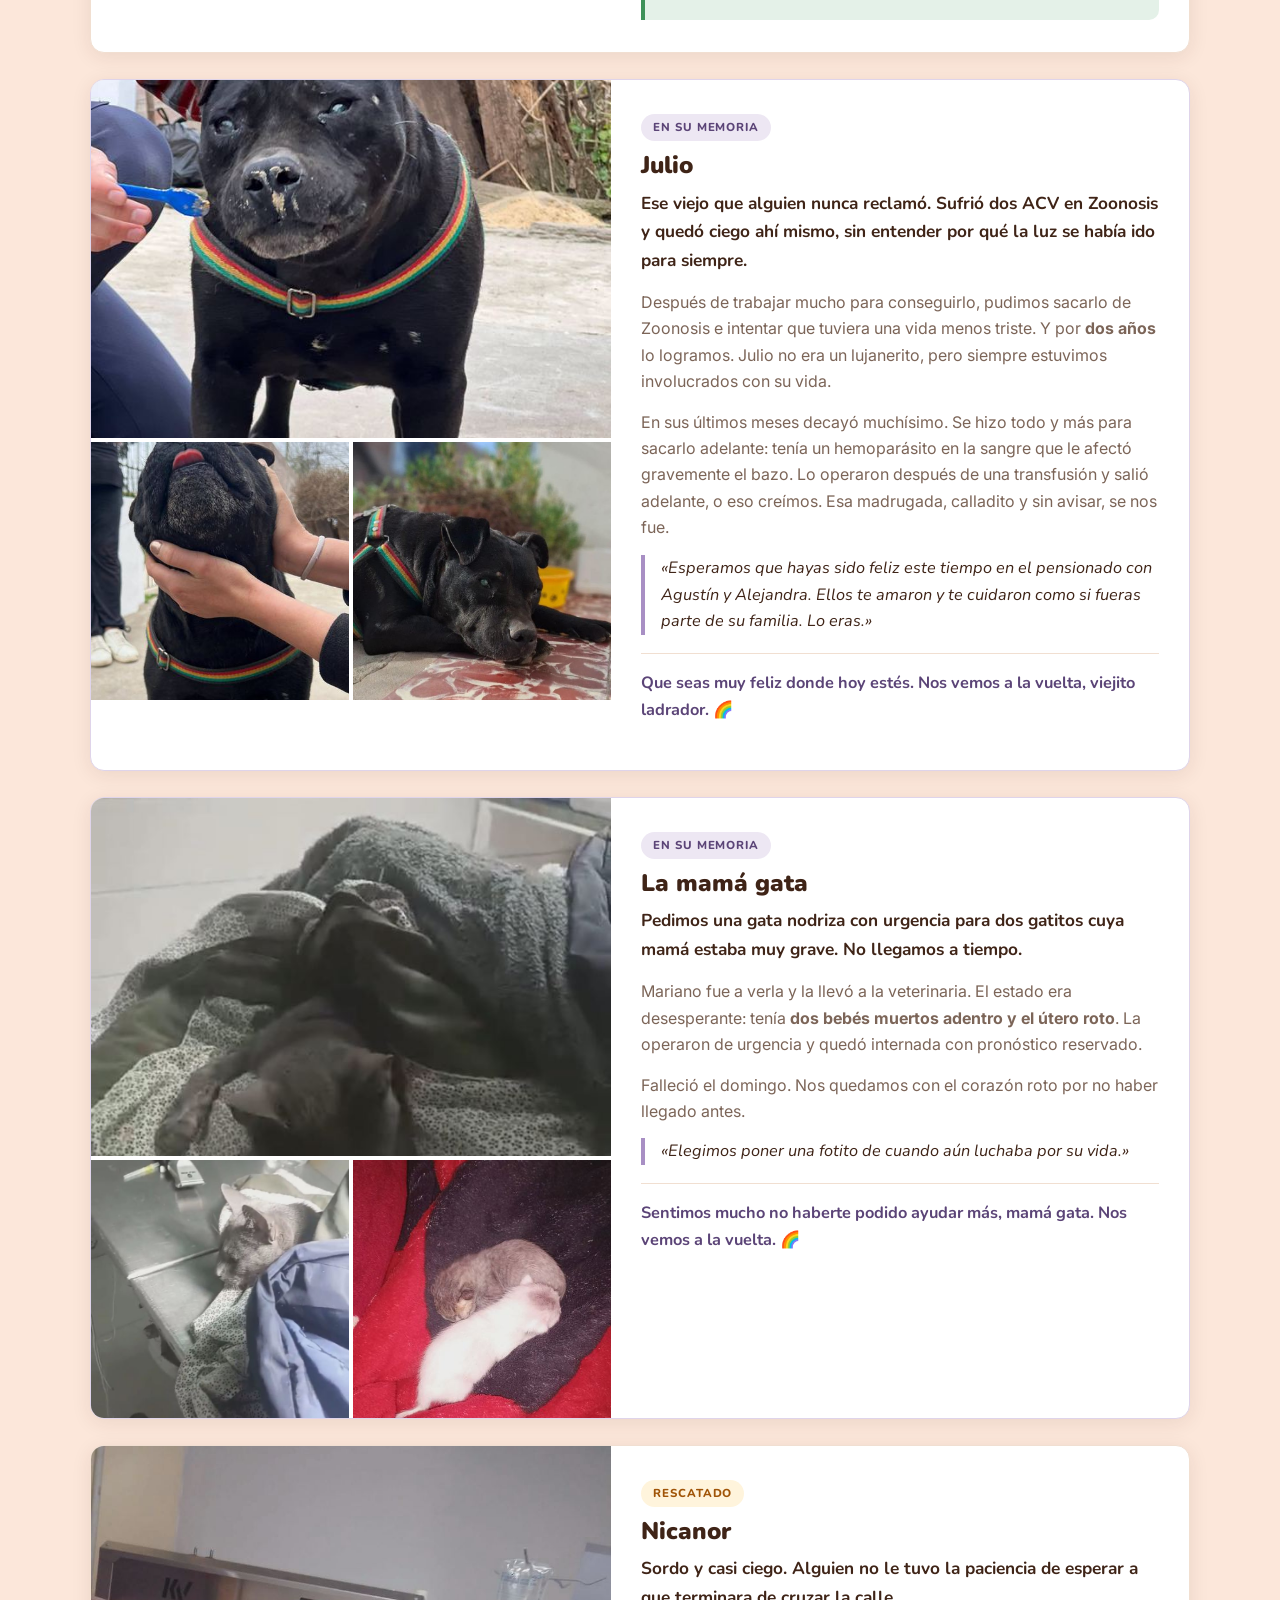
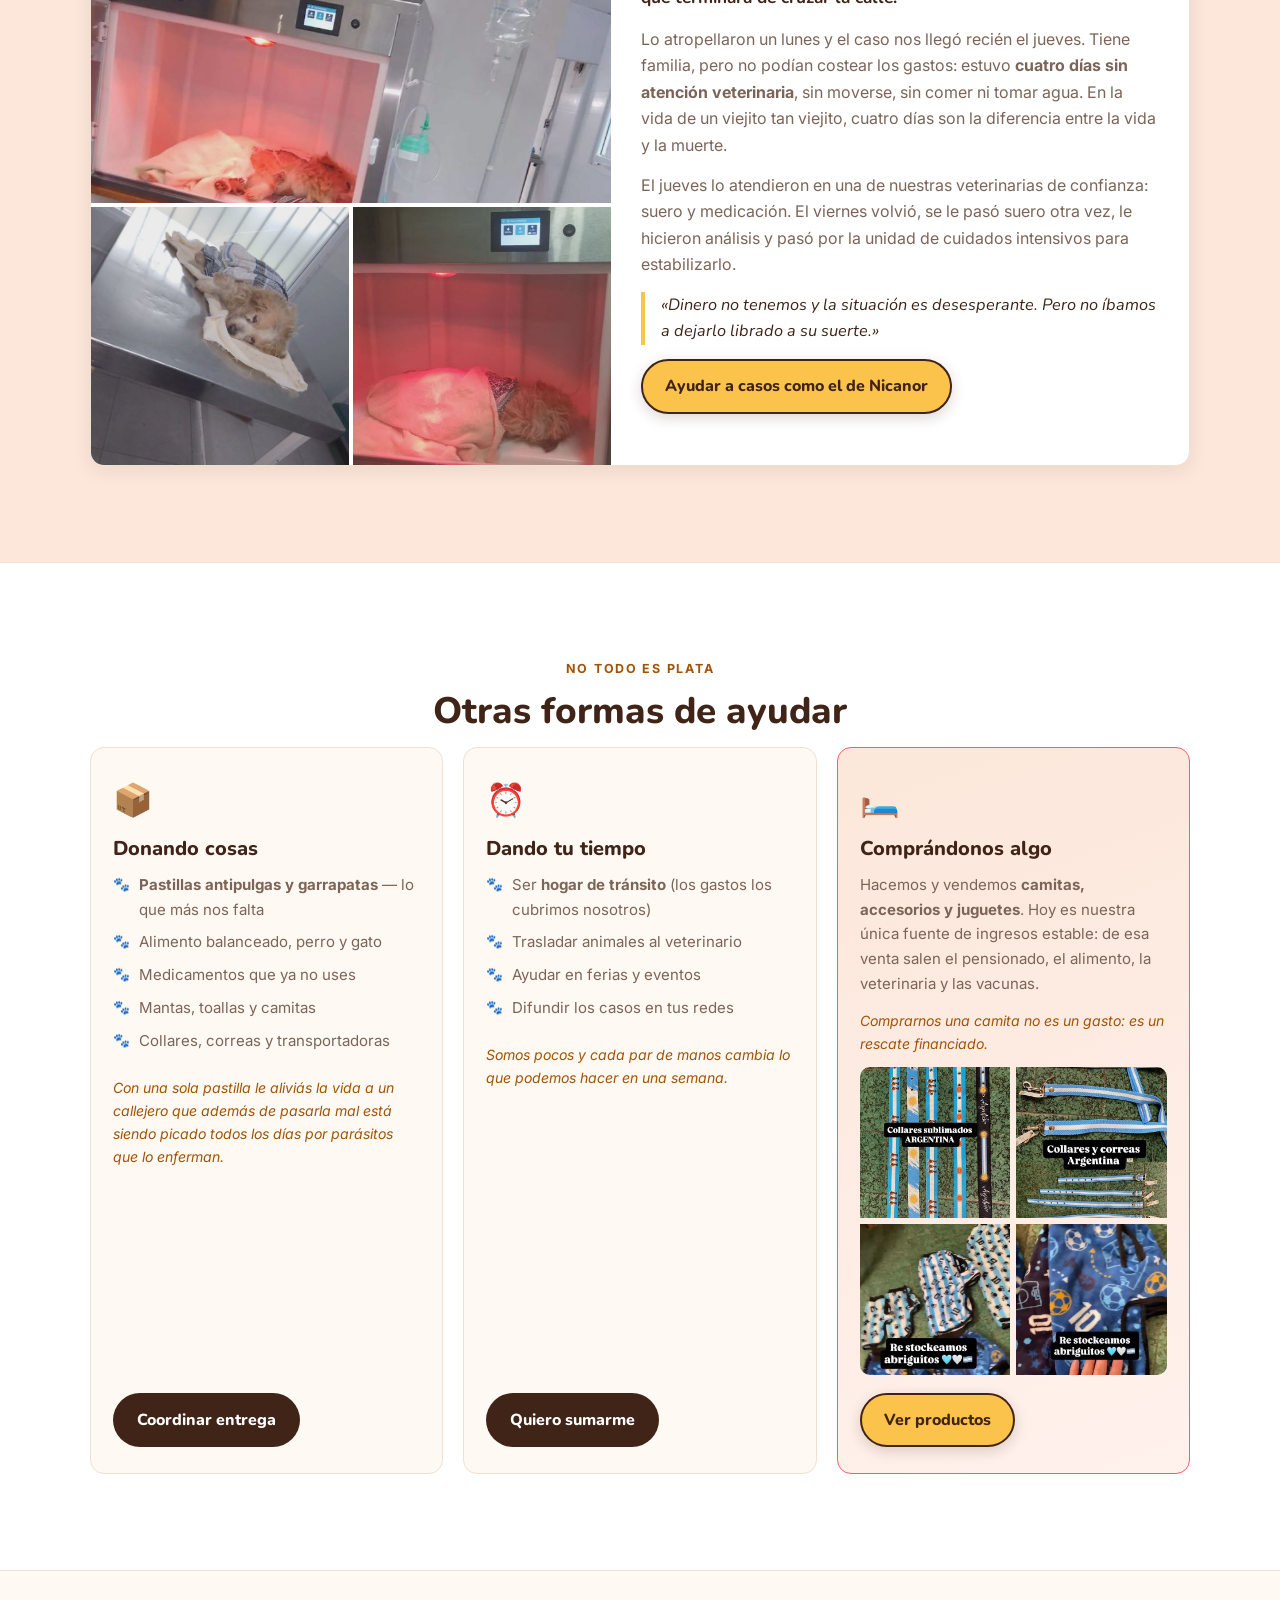
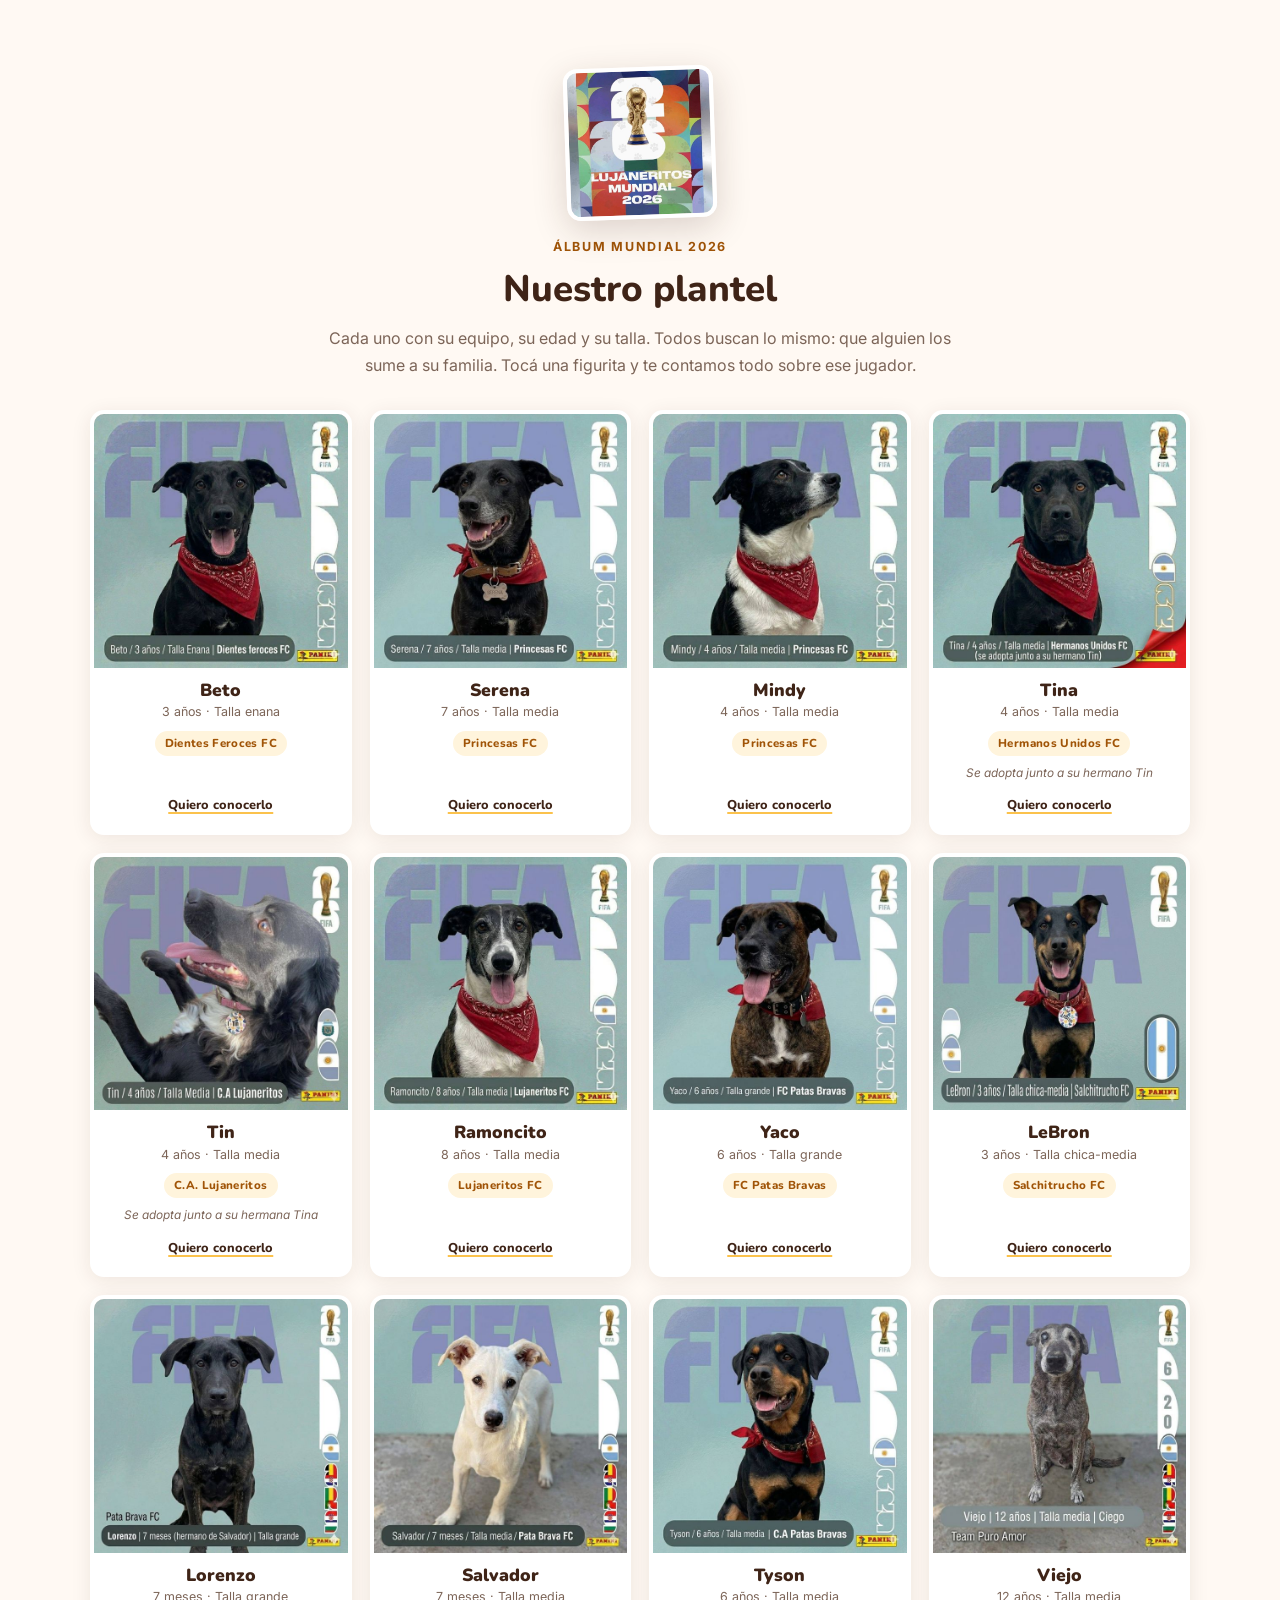
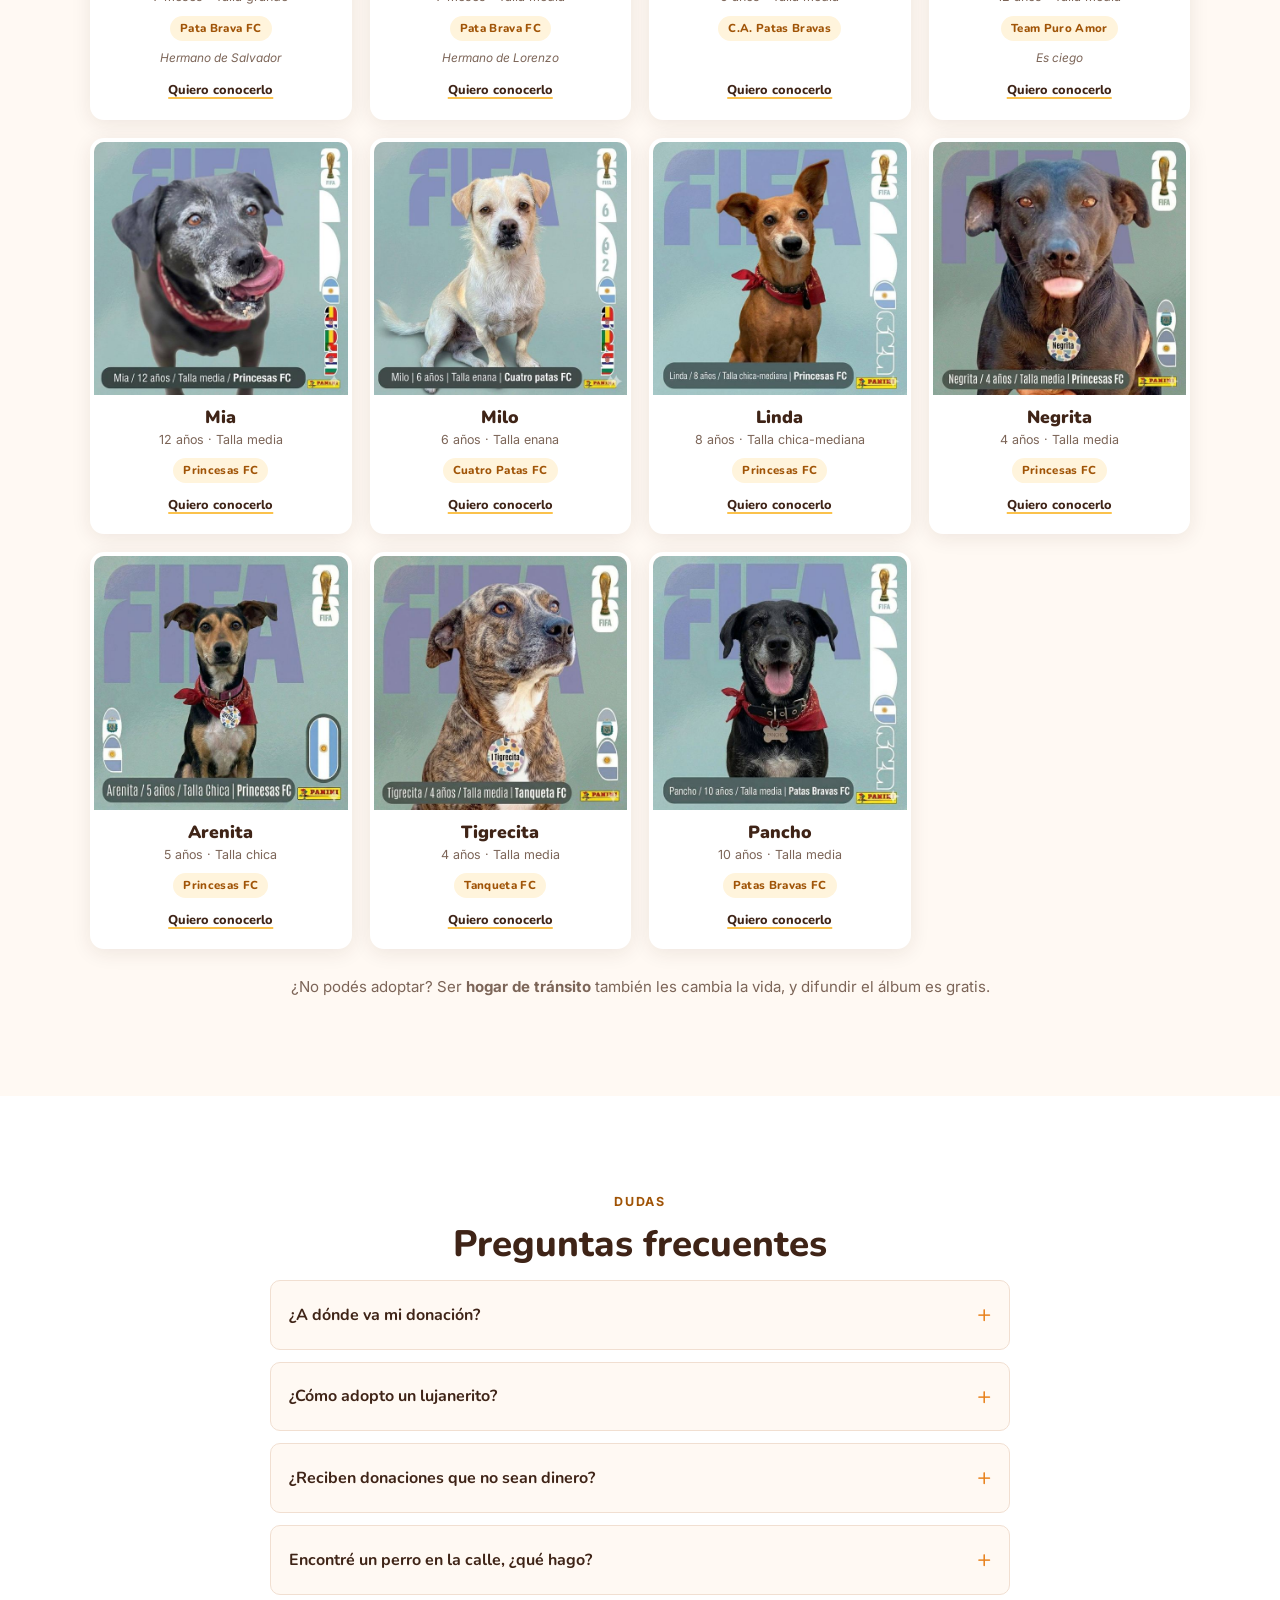
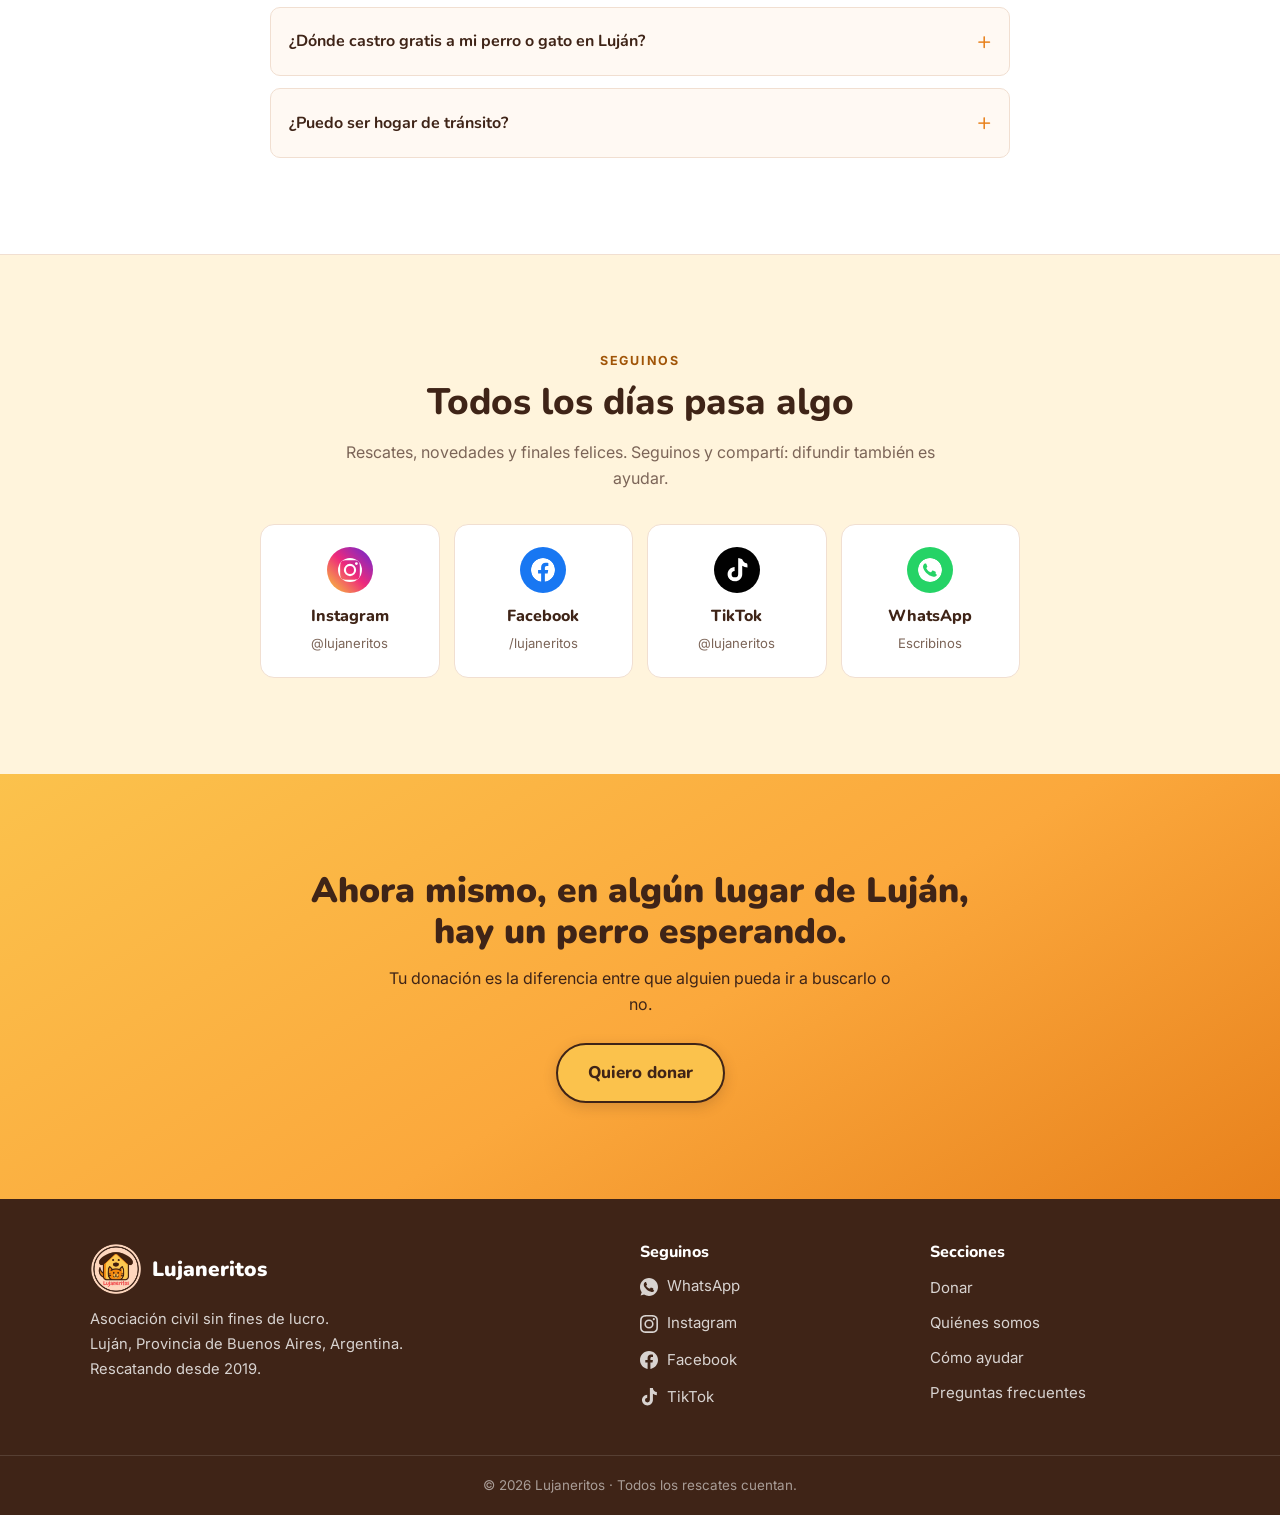
==== commit 5b713dbe: "Datos de la titular de la cuenta bajo el alias Nombre completo tal como lo muestra Mercado Pago al c" ====
--- a/index.html
+++ b/index.html
@@ -299,8 +299,18 @@
                             Copiar
                         </button>
                     </div>
+                    <!-- El nombre tiene que coincidir exacto con el que muestra
+                         Mercado Pago al confirmar la transferencia: es lo que le
+                         permite al donante verificar que está mandando bien la plata.
+
+                         TODO:DATO — el CUIL está listo pero comentado. Publicarlo sólo
+                         si María lo autoriza: en una web indexada queda expuesto para
+                         siempre, y es un dato personal suyo, no de la asociación.
+                         Para activarlo, descomentar la línea del CUIL. -->
                     <p class="alias__titular">
-                        Titular: <strong>María de los Ángeles</strong><br>
+                        <span class="alias__titular-label">Titular de la cuenta</span>
+                        <strong>María De Los Ángeles Palacios</strong>
+                        <!-- <span class="alias__cuil">CUIL 27-21845834-9</span> -->
                         <span>Referente de Lujaneritos</span>
                     </p>
                 </div>
--- a/css/index.css
+++ b/css/index.css
@@ -610,21 +610,41 @@
     word-break: break-all;
 }
 
-/* El nombre del titular da confianza: quien transfiere ve a quien le llega */
+/* Datos del titular: quien transfiere puede cotejarlos con lo que le
+   muestra Mercado Pago antes de confirmar. */
 .alias__titular {
+    display: flex;
+    flex-direction: column;
+    gap: 2px;
     margin-top: 14px;
-    padding-top: 12px;
+    padding-top: 14px;
     border-top: 1px solid var(--borde);
     font-size: .88rem;
     color: var(--texto-suave);
 }
 
+.alias__titular-label {
+    font-size: .72rem !important;
+    font-weight: 700;
+    letter-spacing: .1em;
+    text-transform: uppercase;
+    color: var(--naranja-texto);
+}
+
 .alias__titular strong {
+    font-family: 'Nunito', sans-serif;
+    font-size: 1rem;
     color: var(--marron);
 }
 
+.alias__cuil {
+    font-family: 'Inter', monospace;
+    letter-spacing: .02em;
+    color: var(--texto) !important;
+}
+
 .alias__titular span {
-    font-size: .8rem;
+    font-size: .82rem;
 }
 
 .qr__caja {
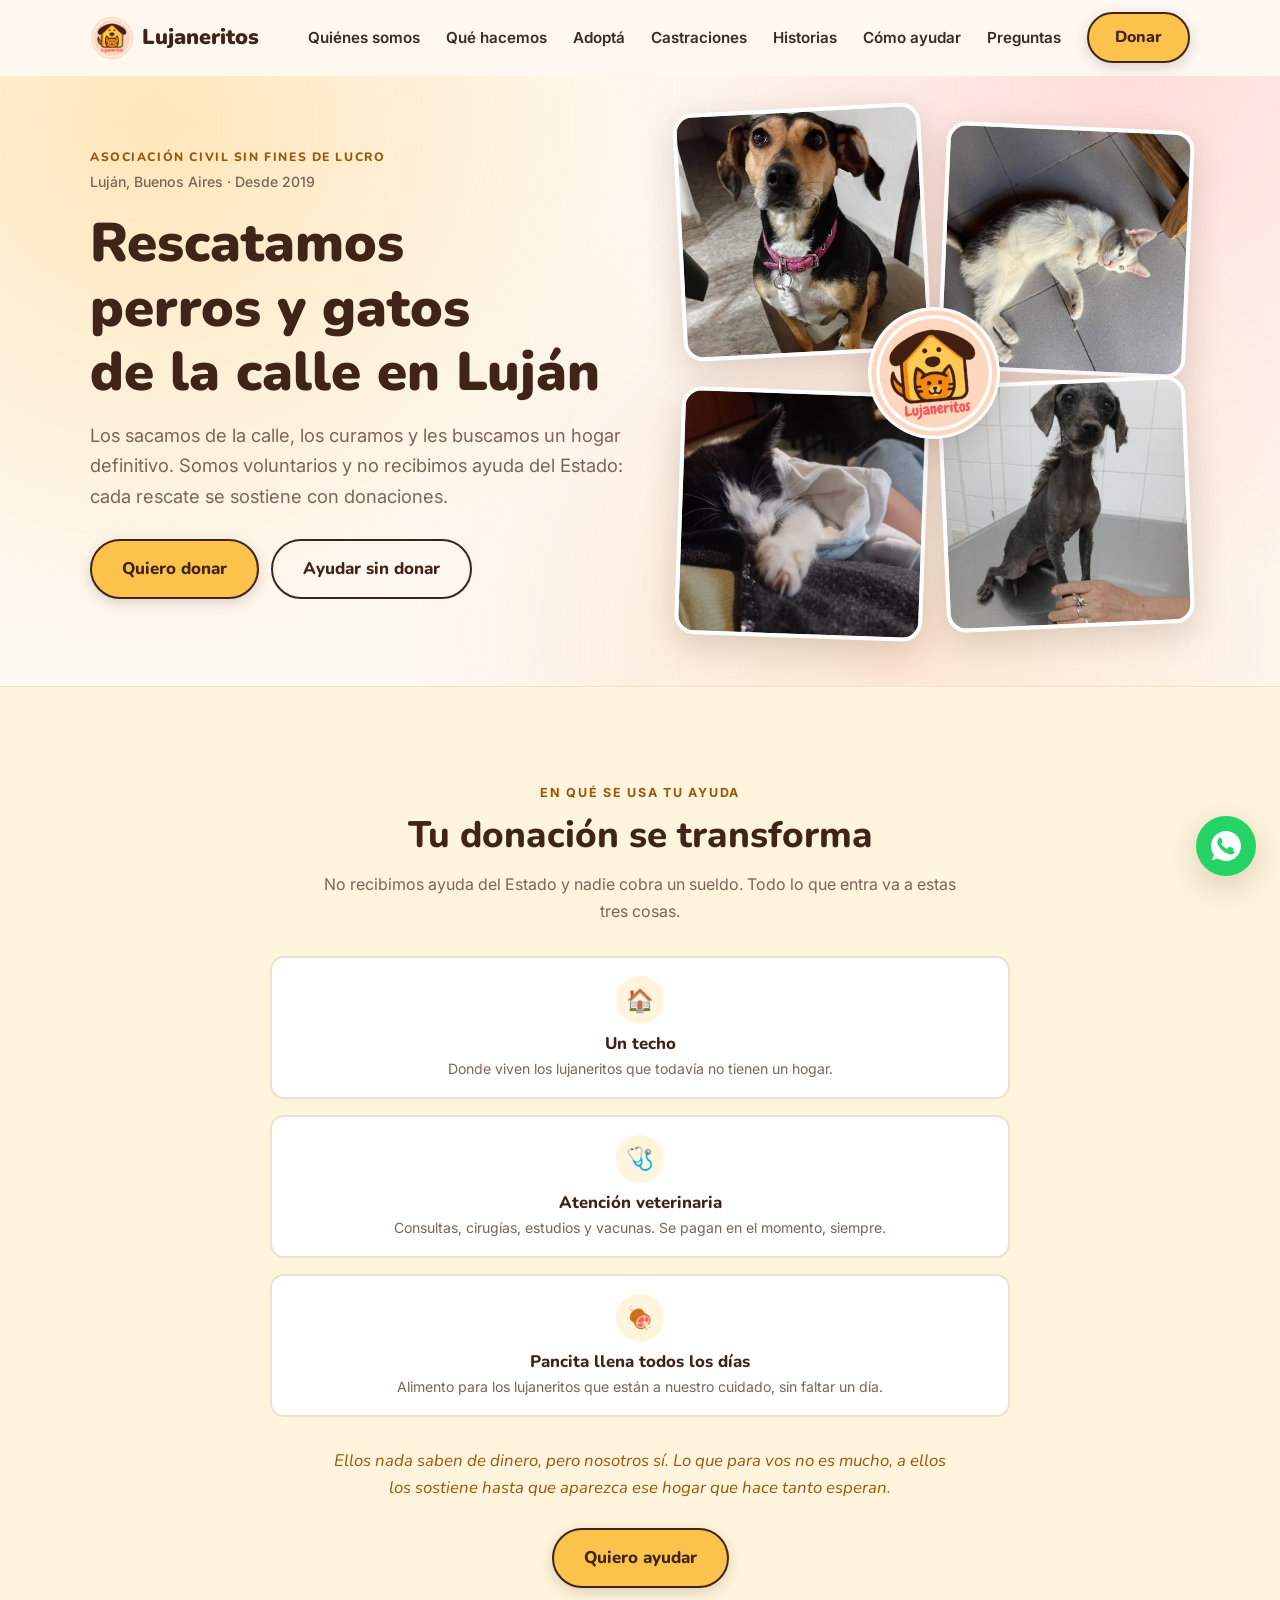
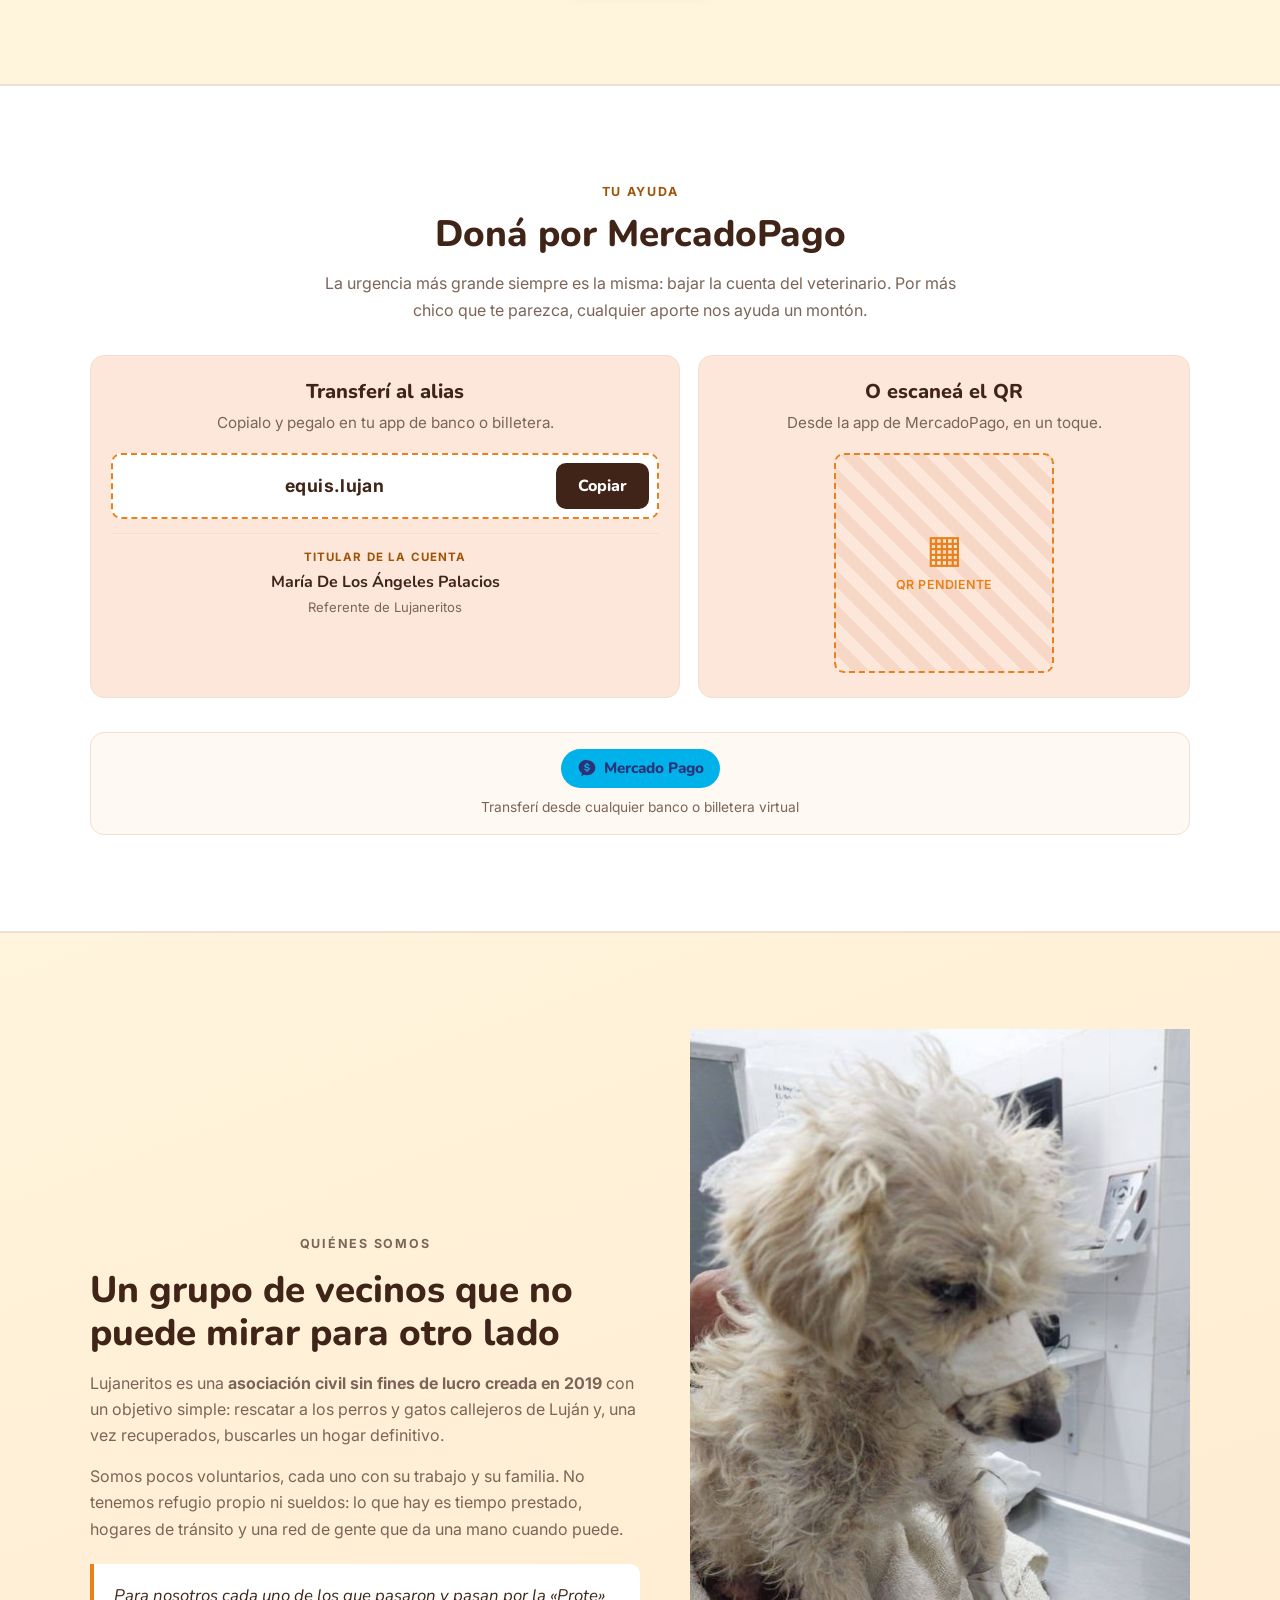
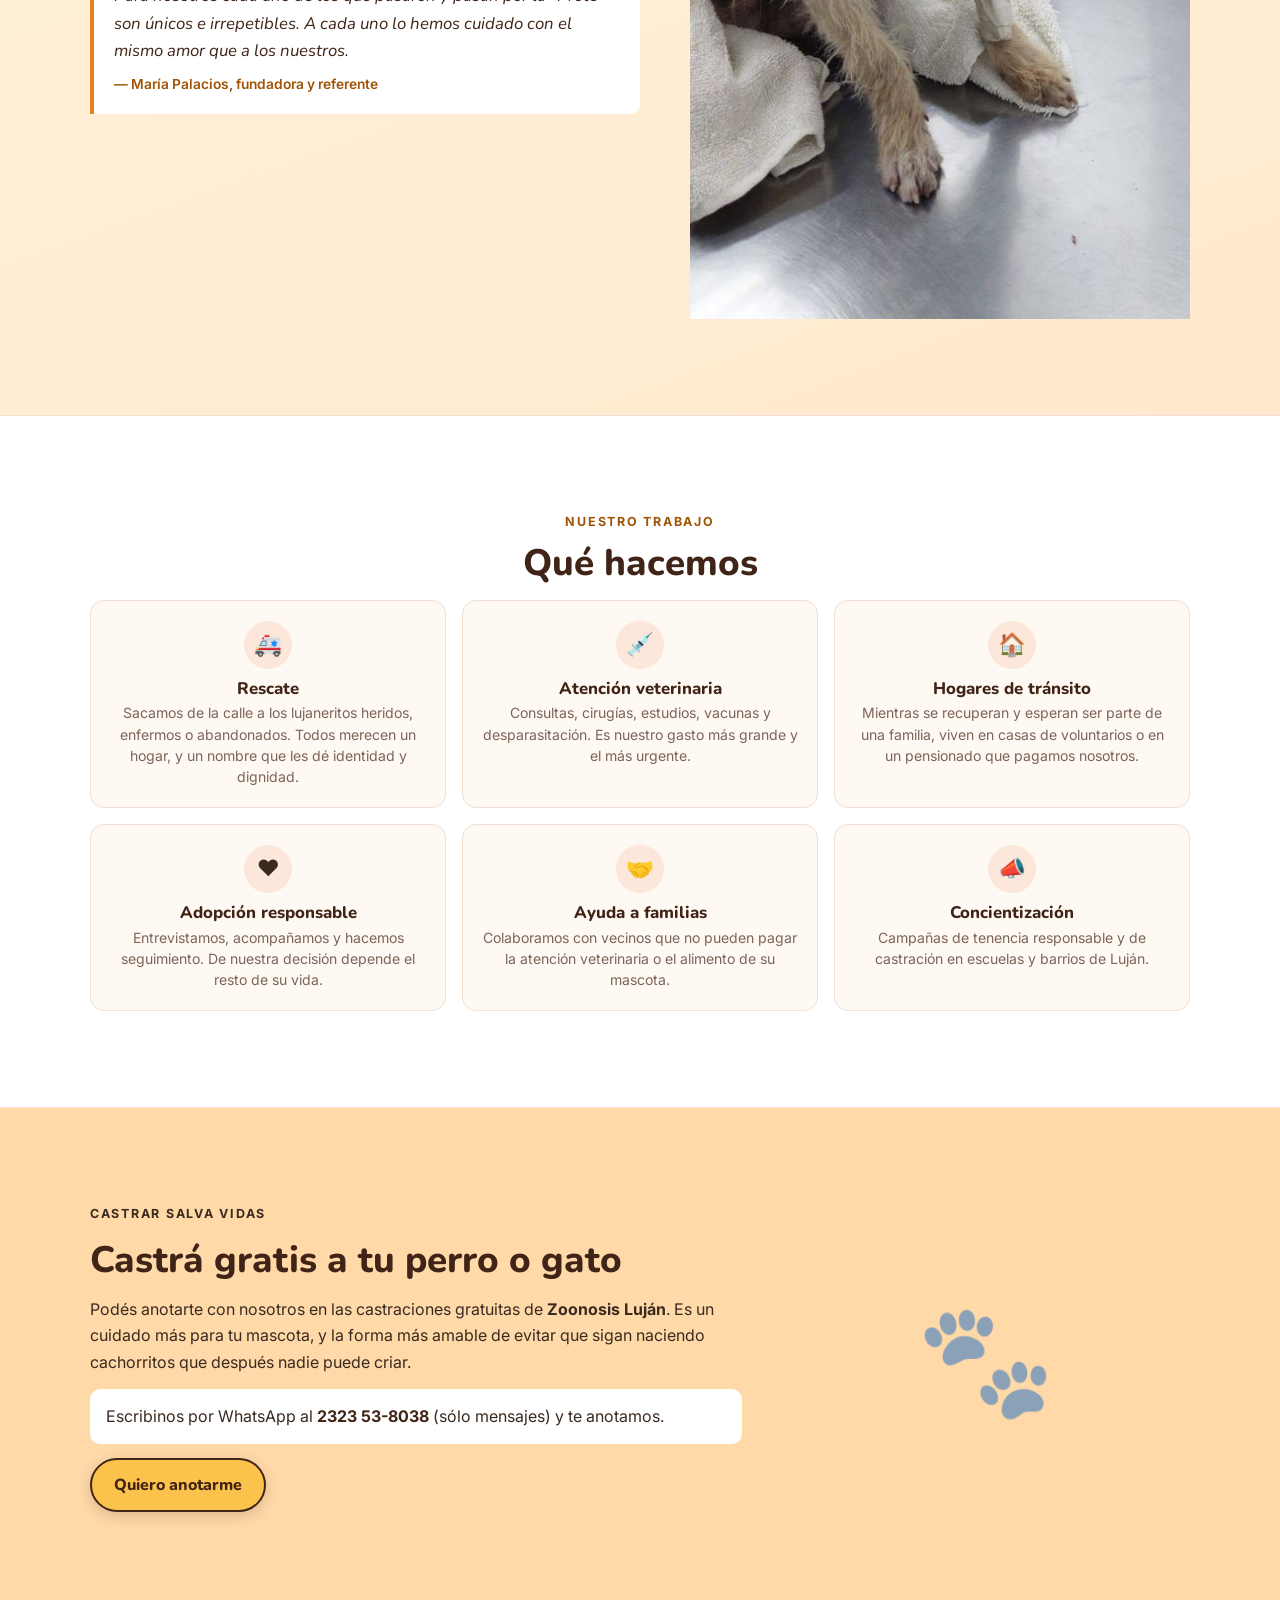
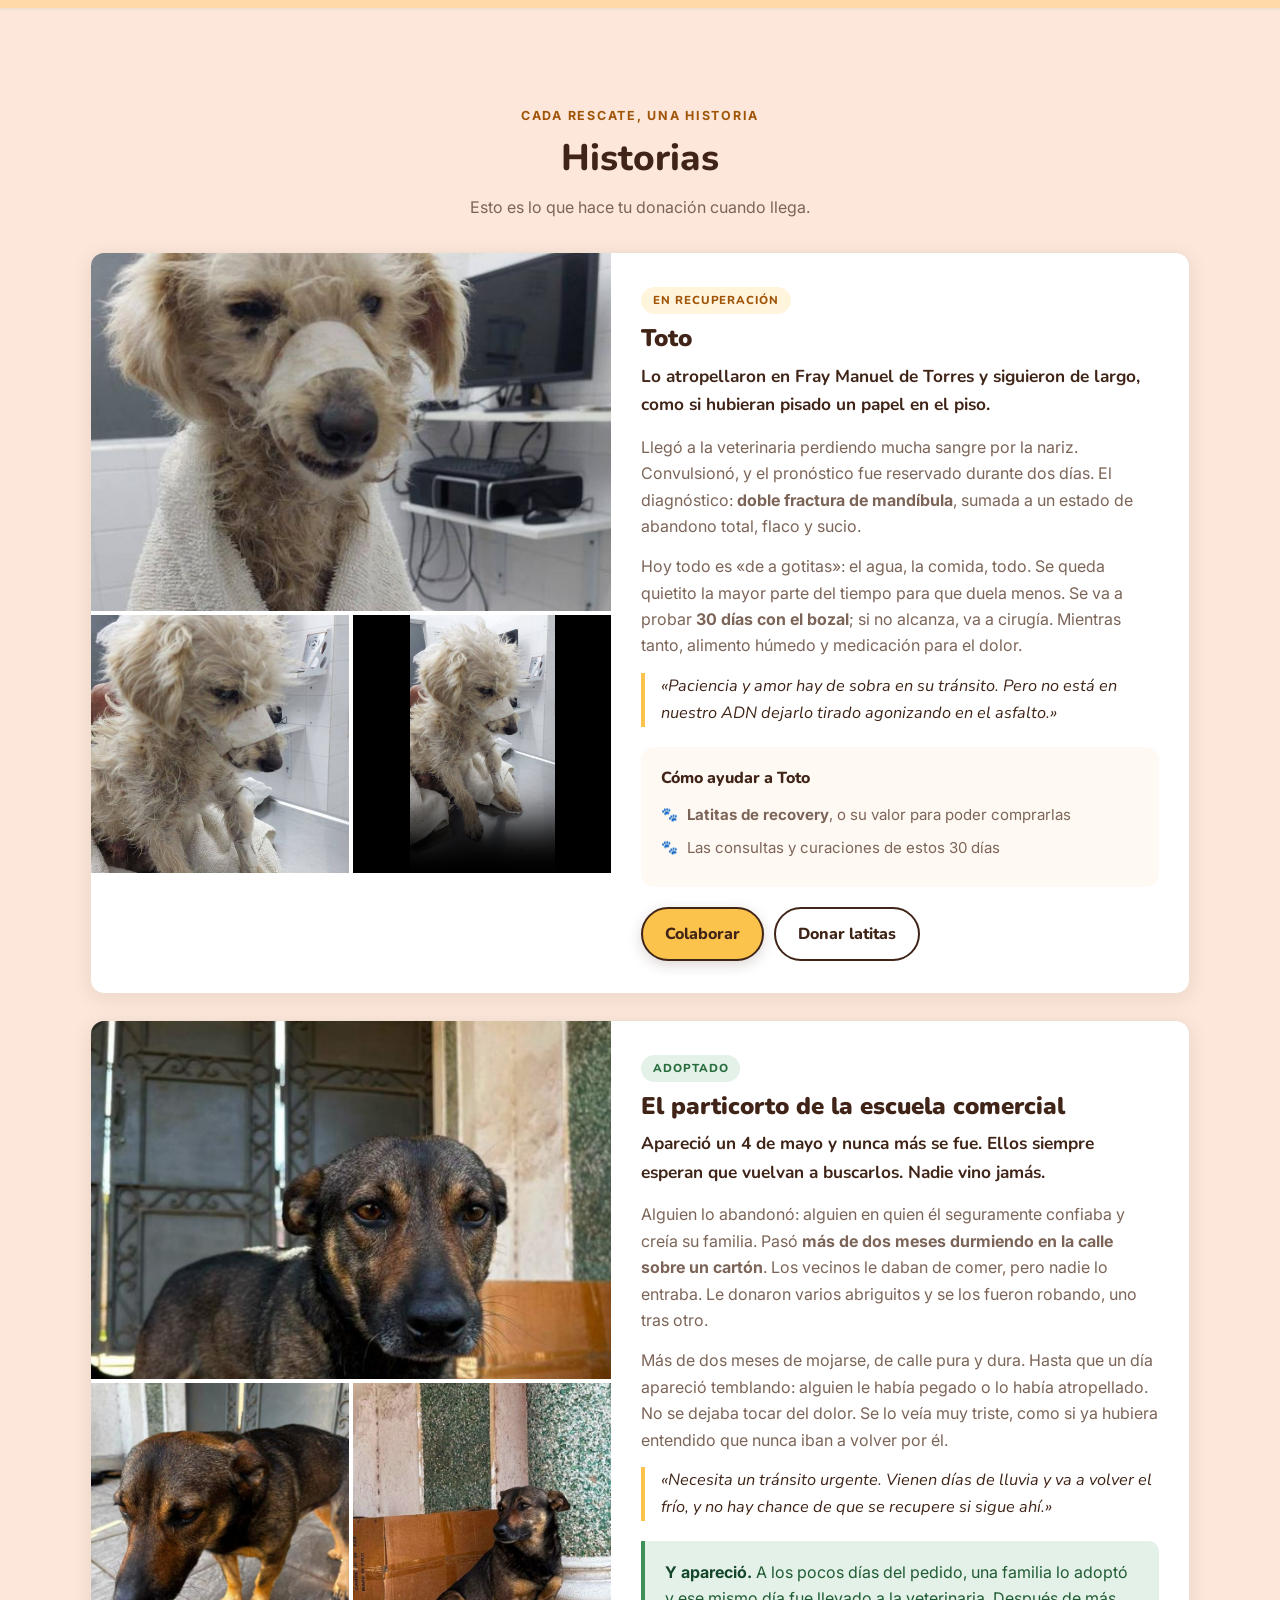
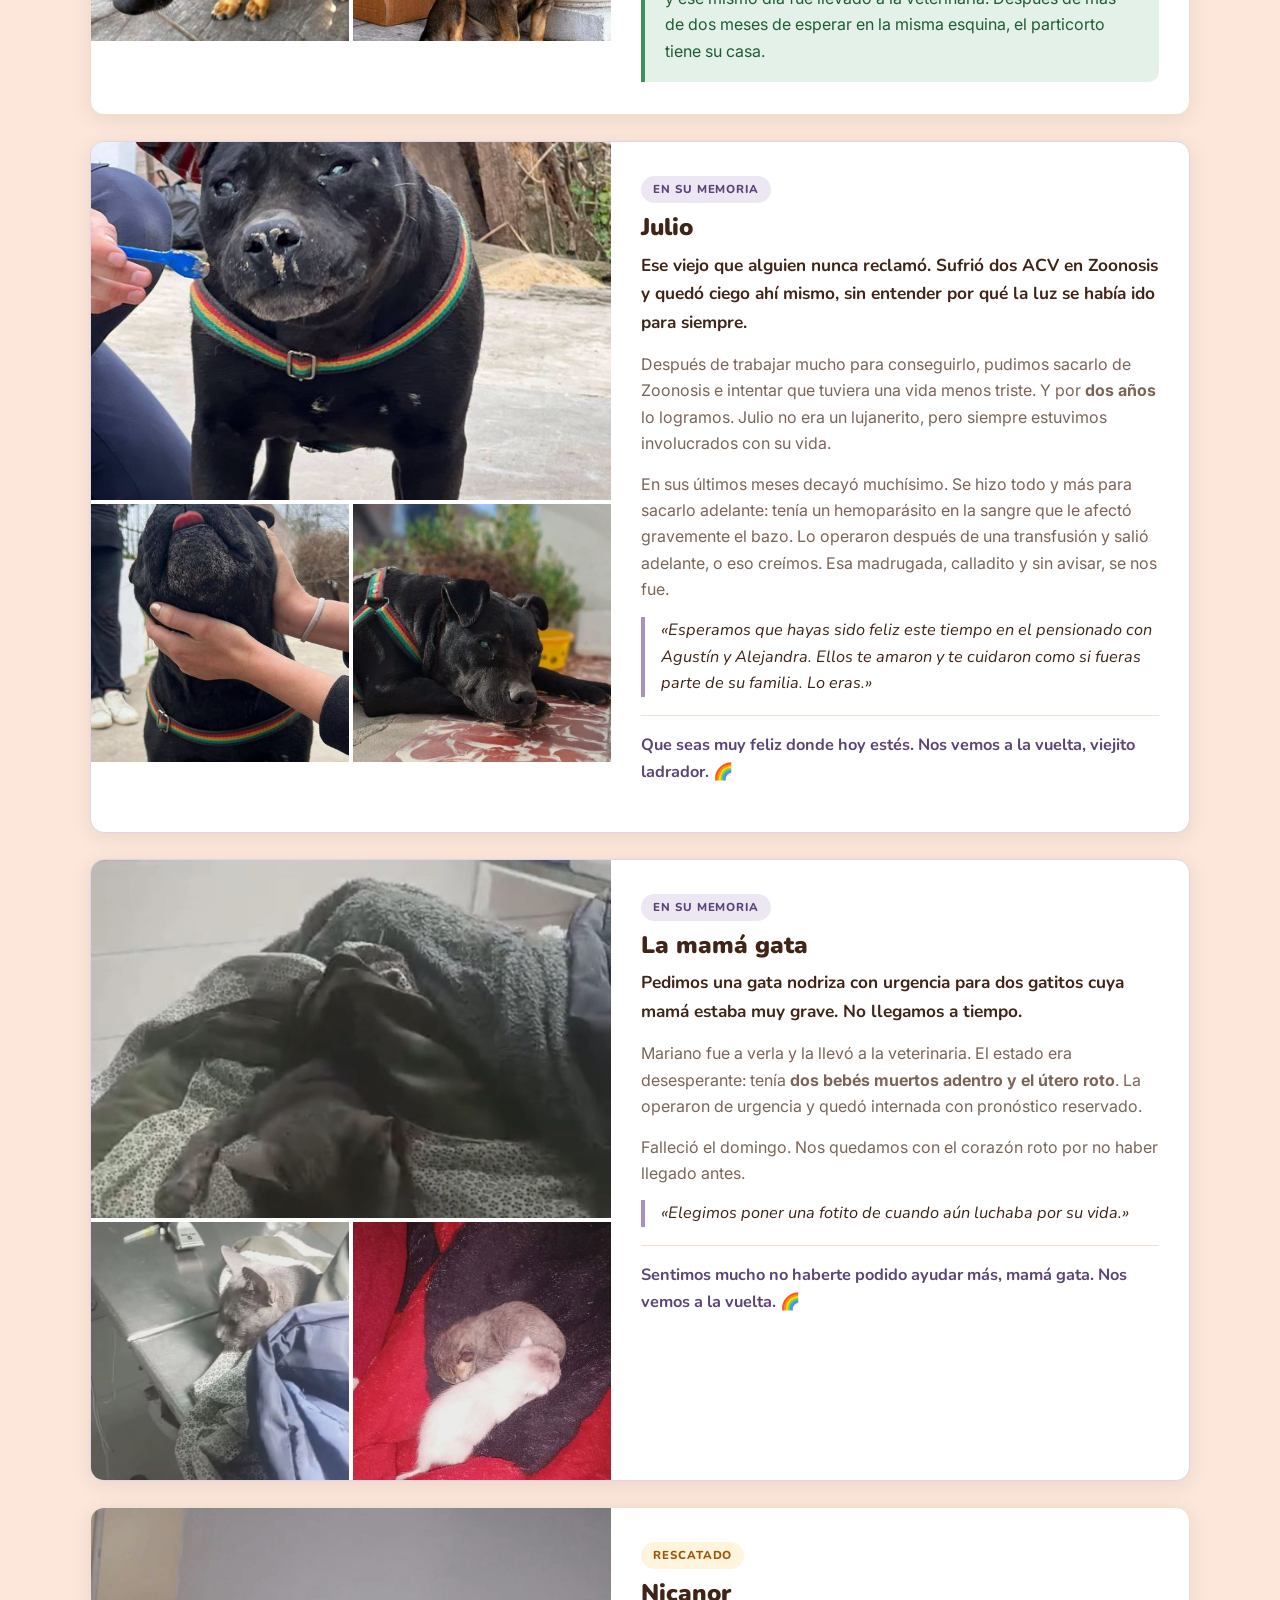
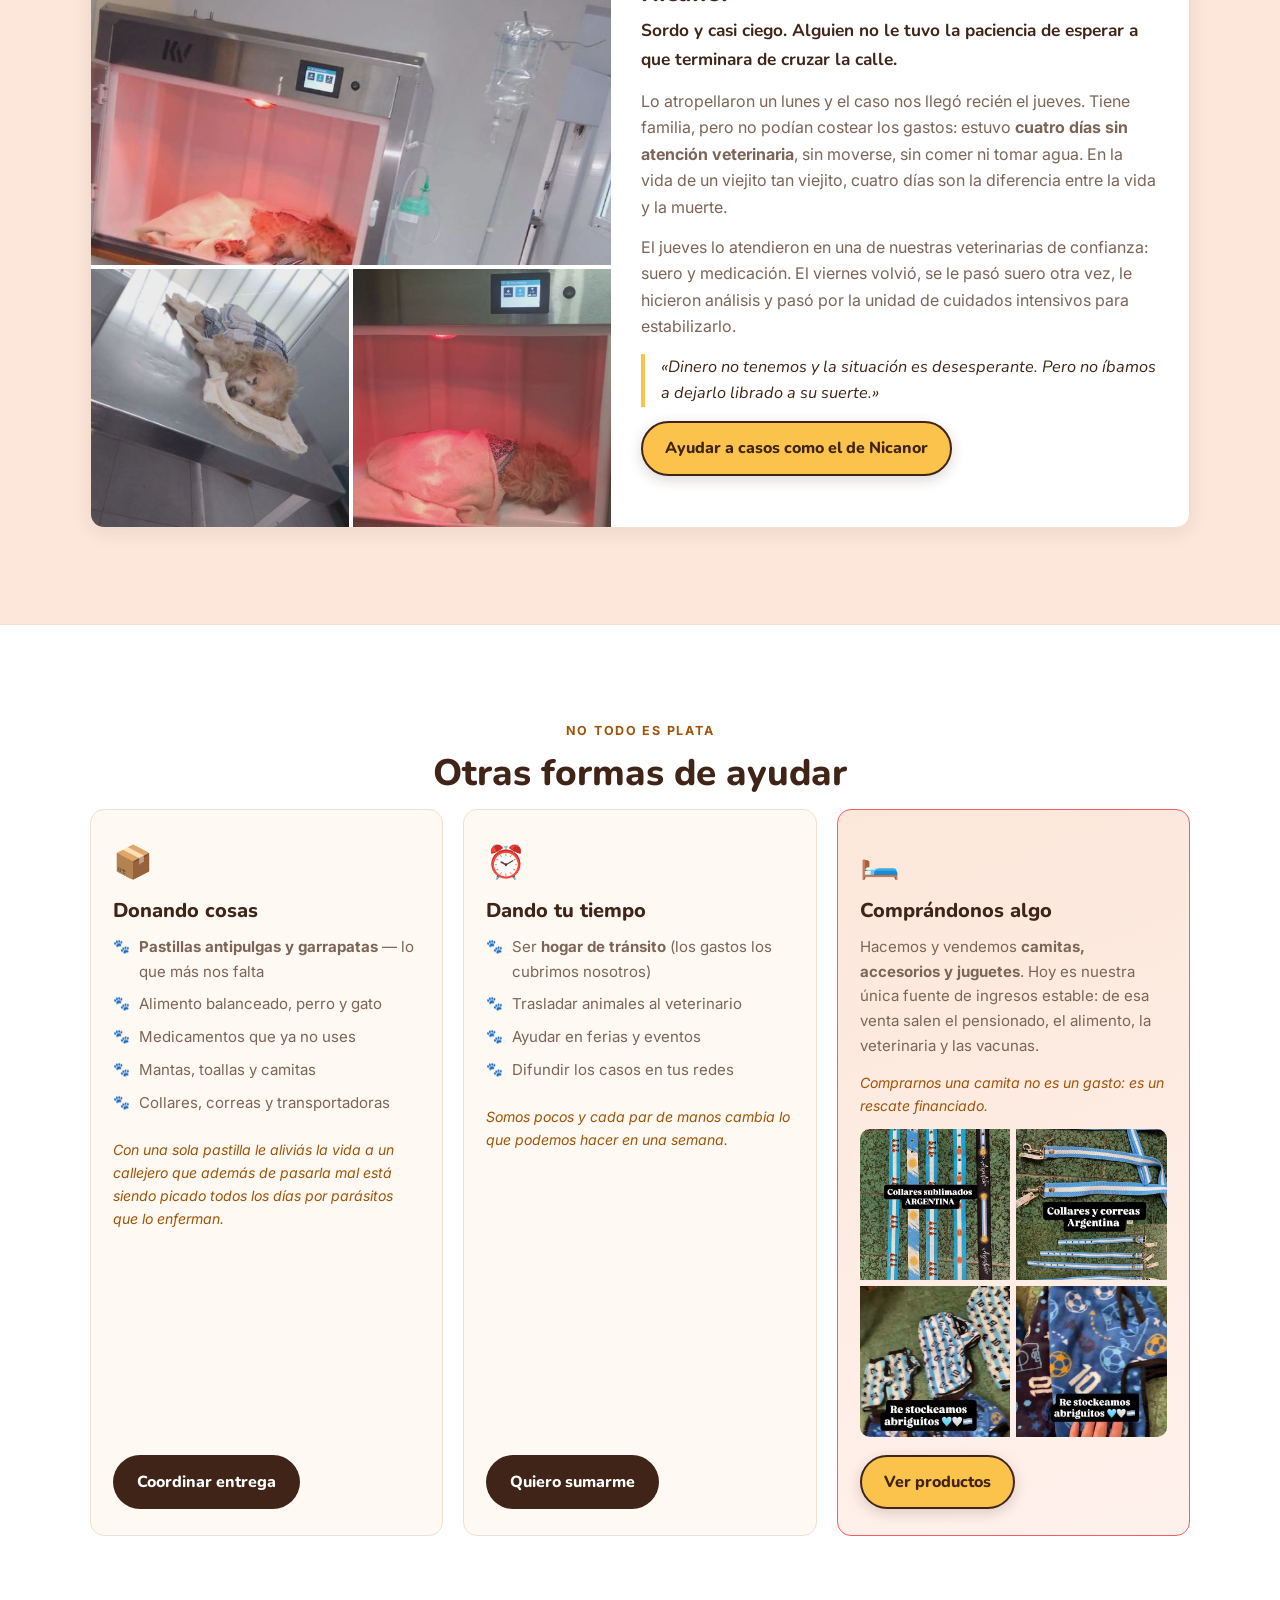
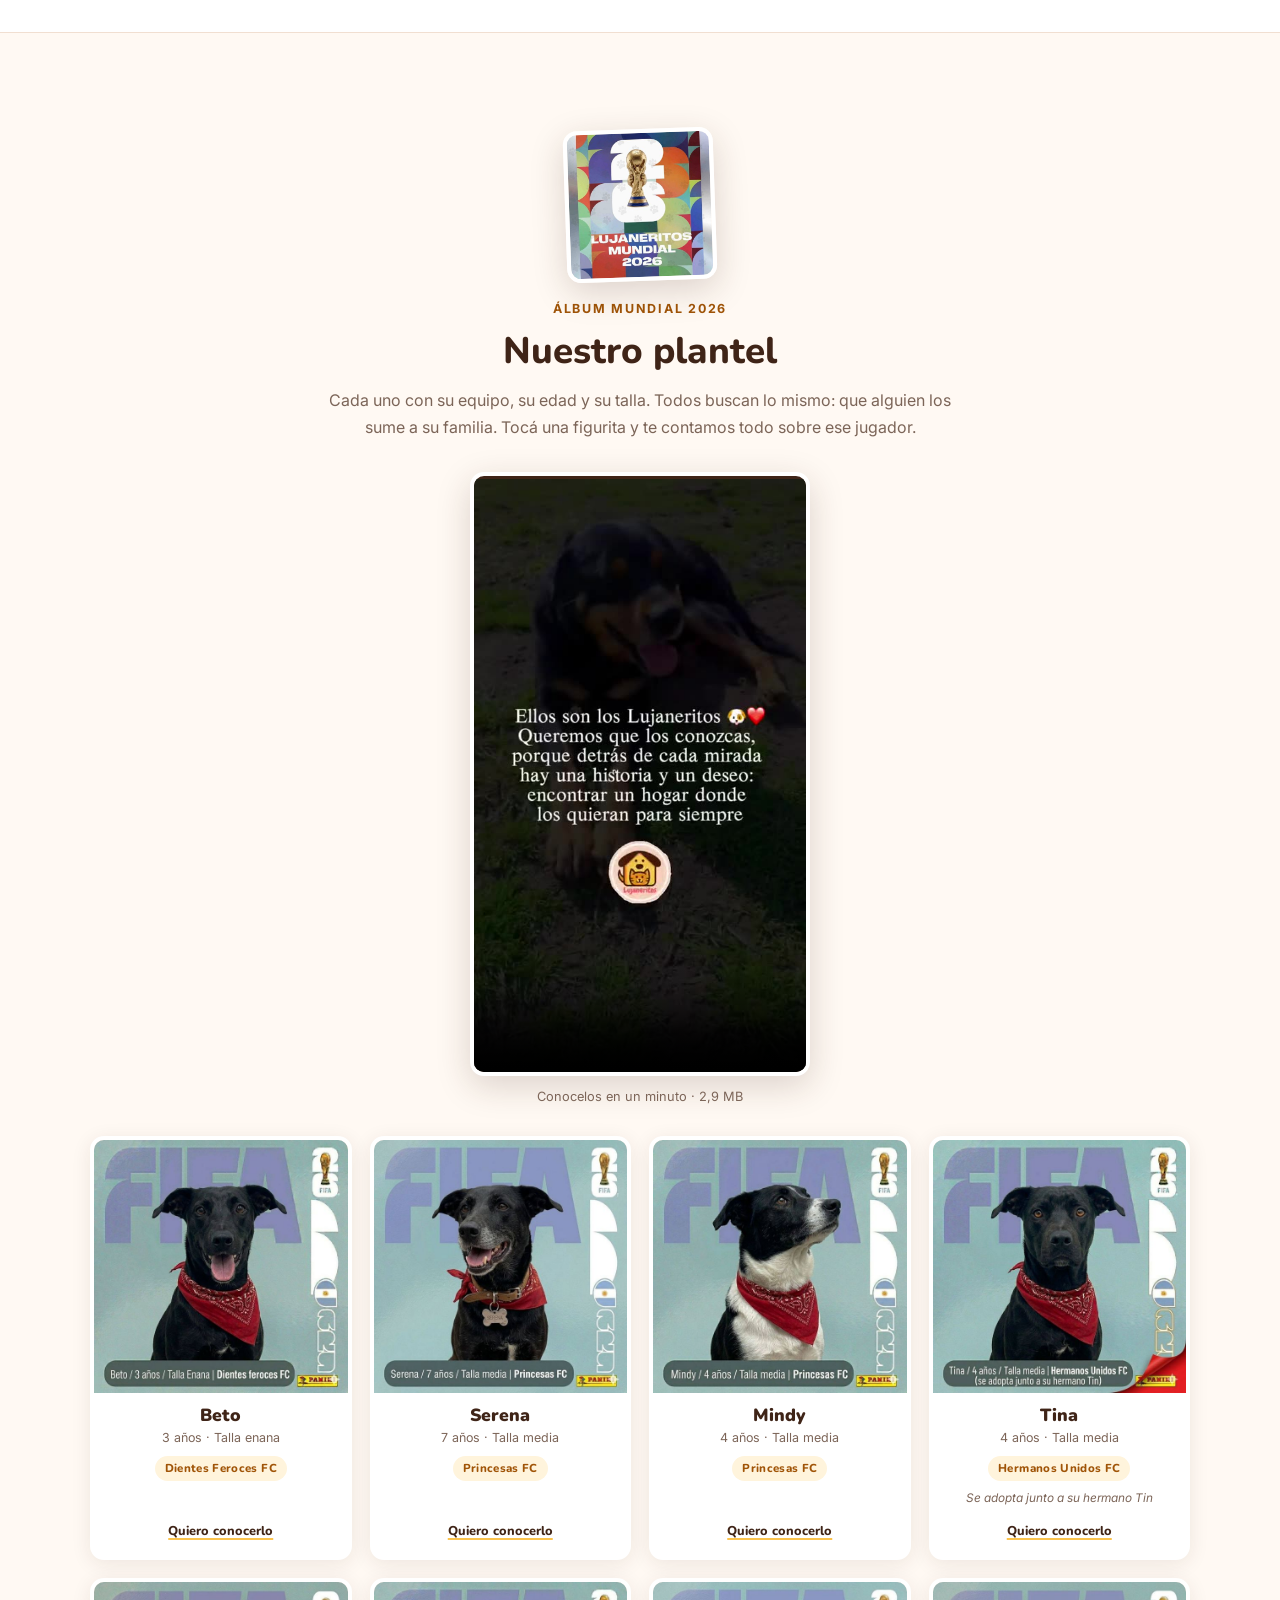
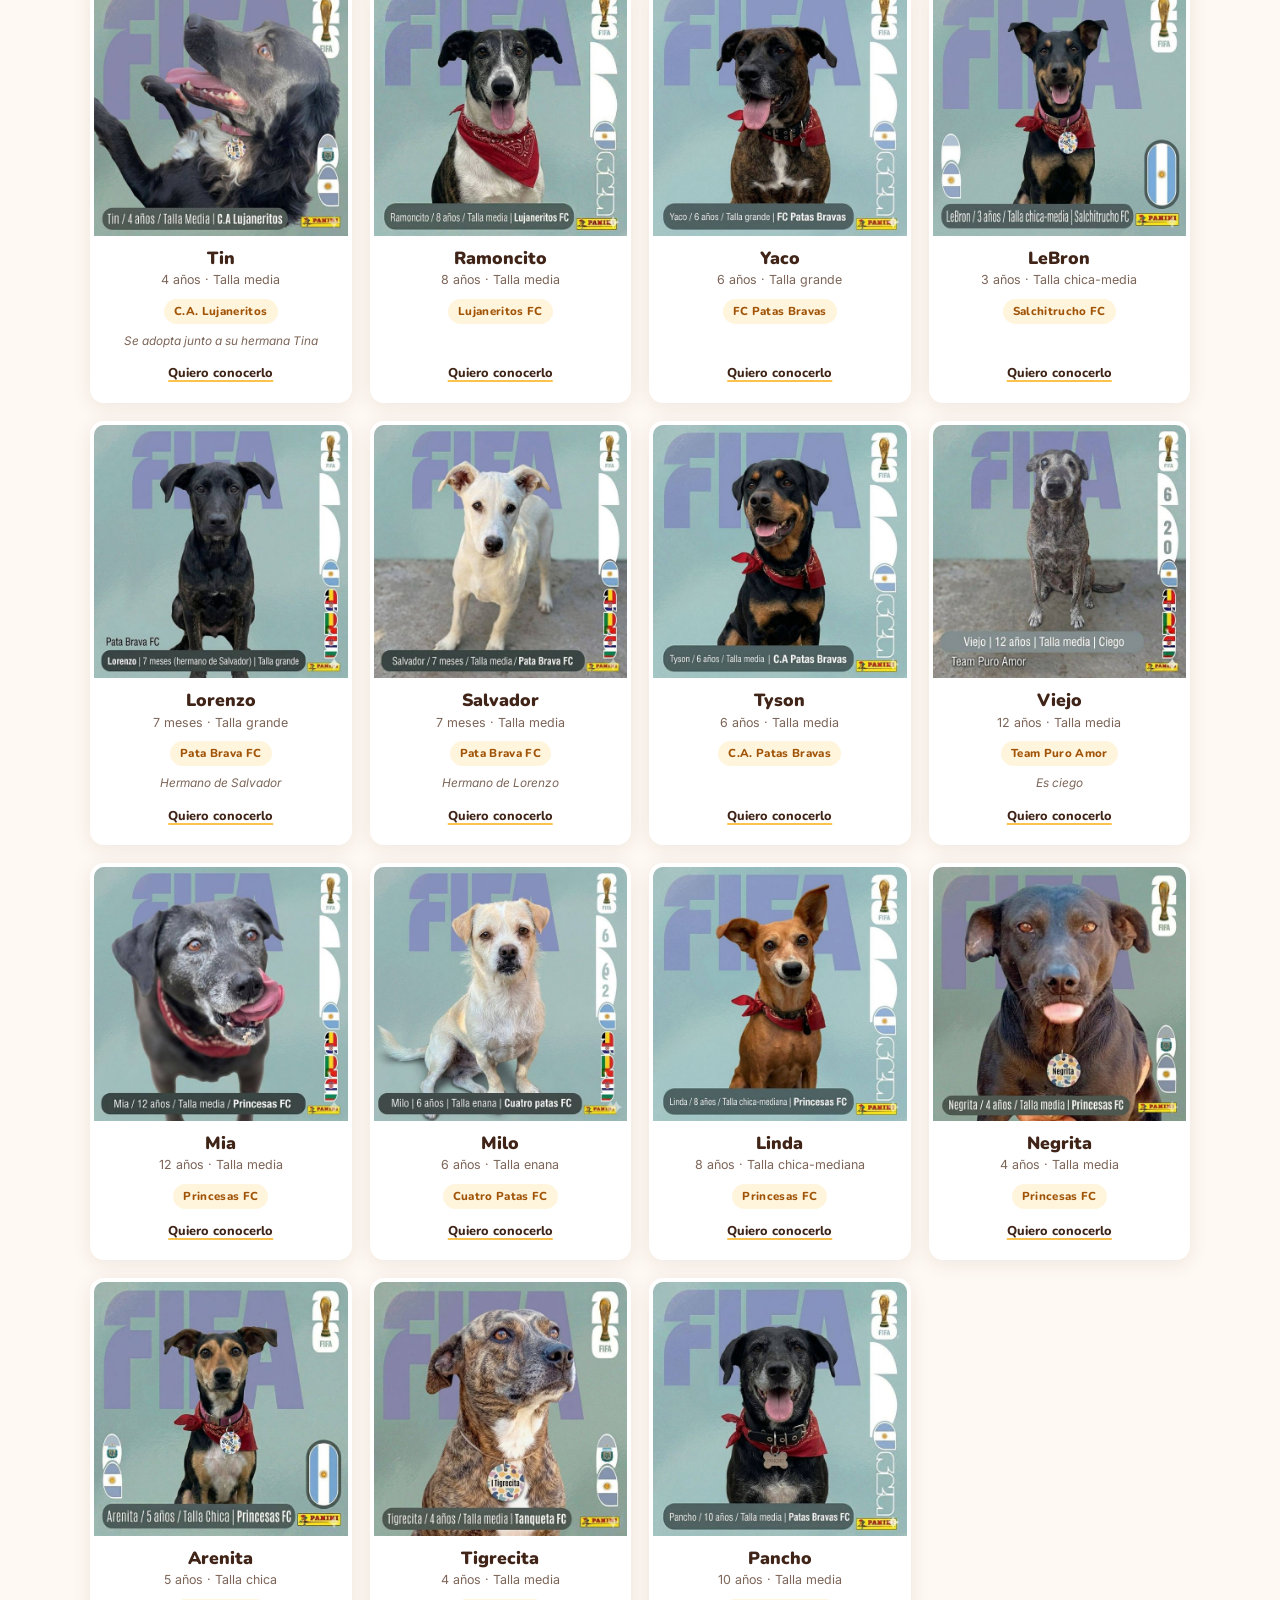
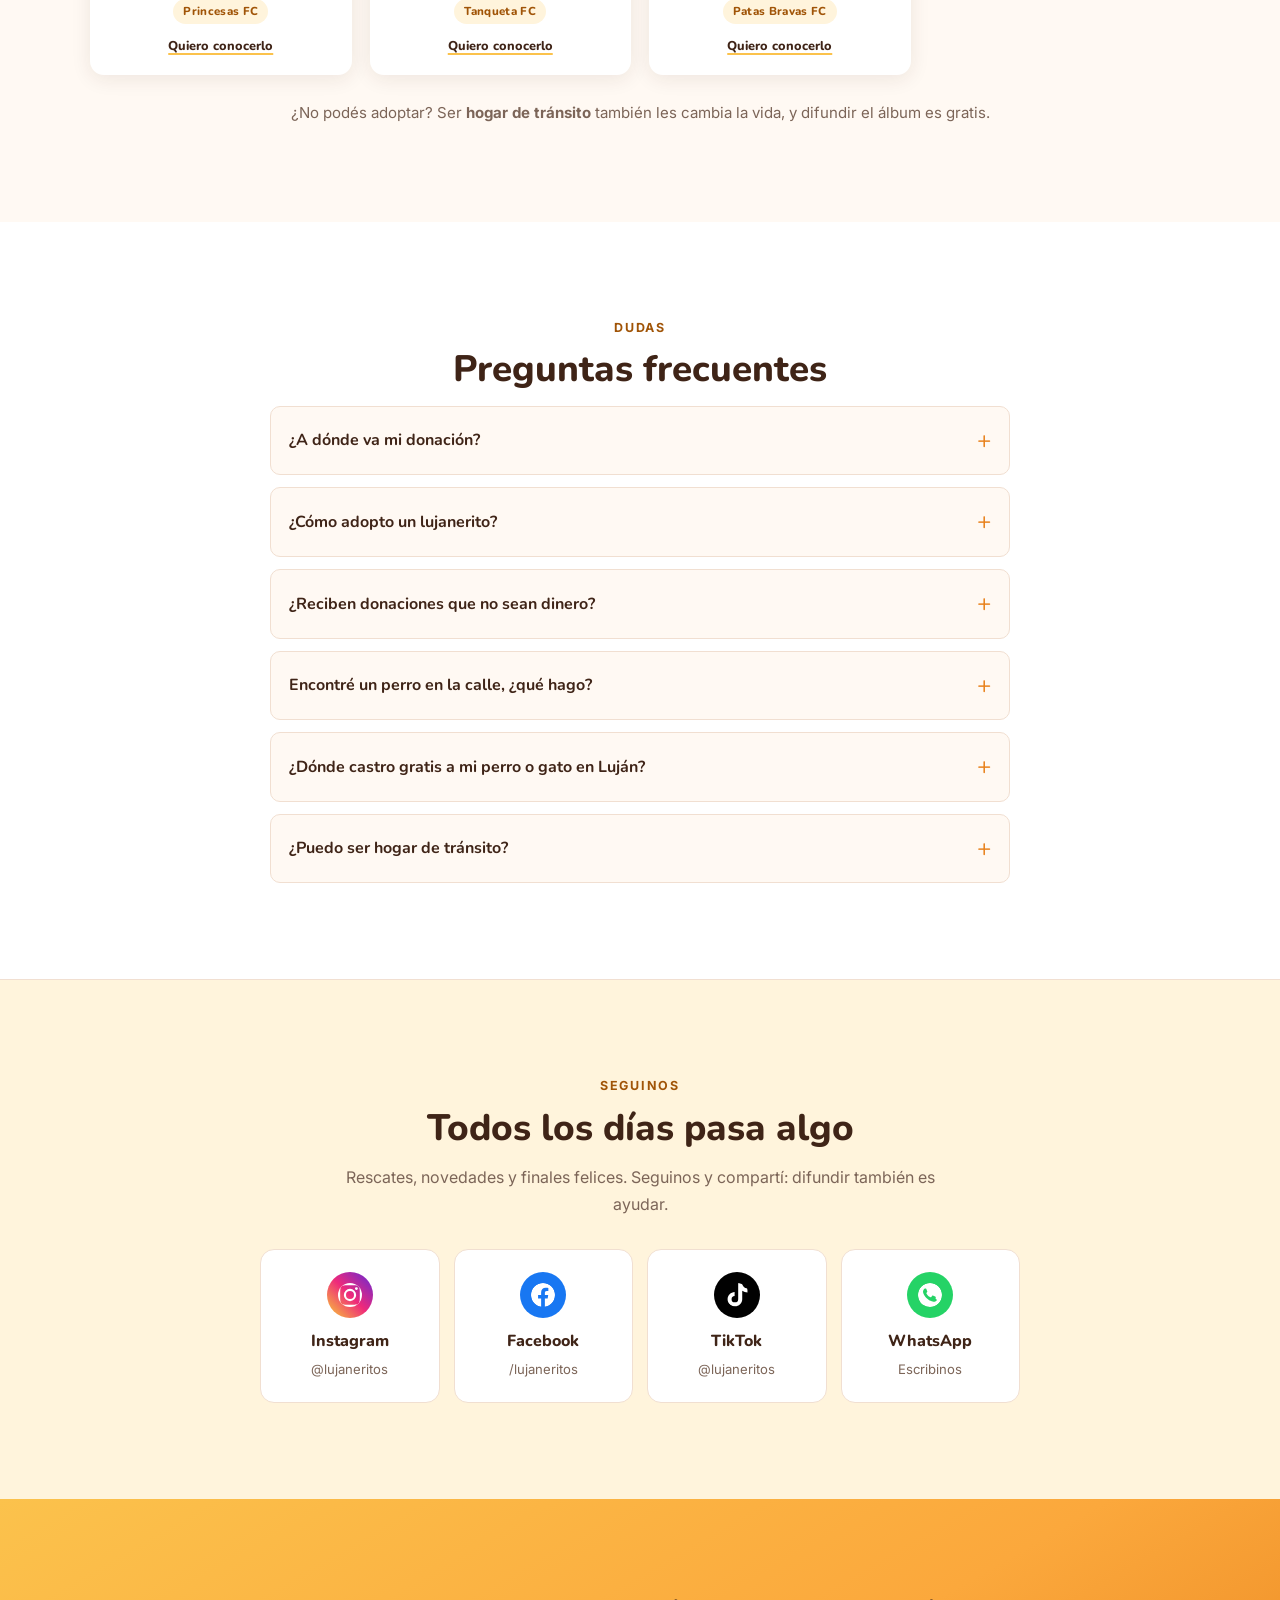
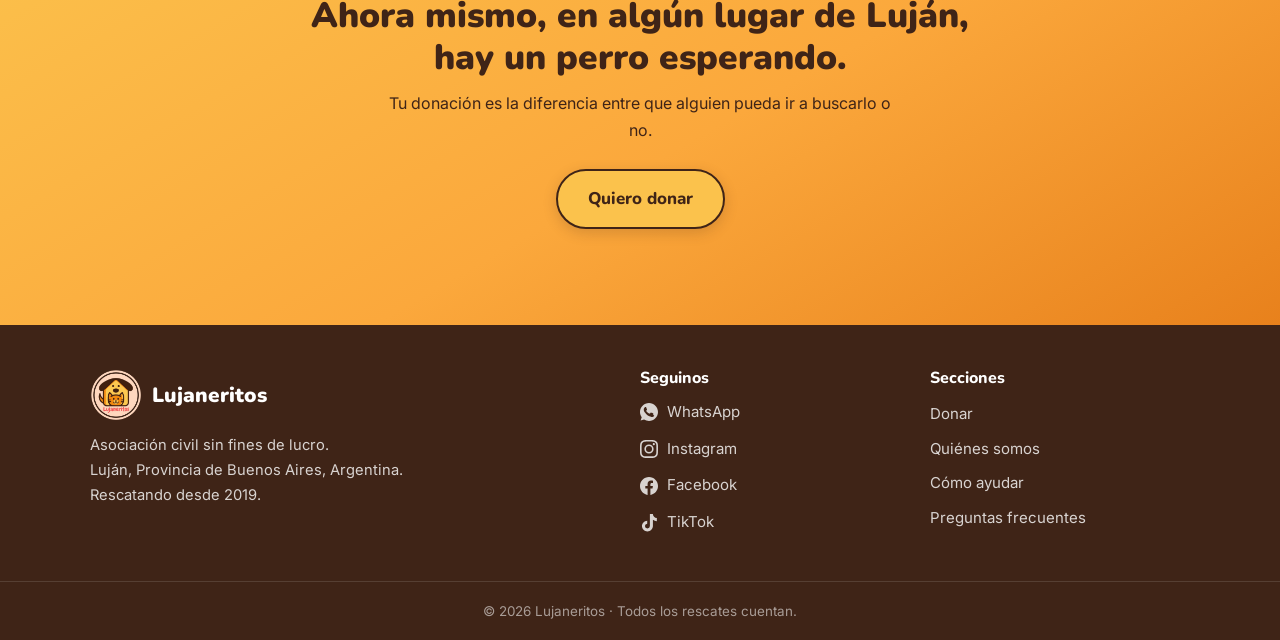
==== commit d77bbec6: "Video de presentacion del plantel, sin costo de datos hasta el play - Va en la seccion Plantel, arri" ====
--- a/index.html
+++ b/index.html
@@ -788,6 +788,20 @@
                 los sume a su familia. Tocá una figurita y te contamos todo sobre ese jugador.
             </p>
 
+            <!-- Video de presentación del plantel.
+                 preload="none" es clave: el navegador no descarga ni un byte del
+                 video hasta que el visitante toca play. Lo único que se carga es
+                 el póster (37 KB), y encima en lazy. Así, quien entra desde el
+                 celular con datos no paga los 2,9 MB salvo que quiera verlo. -->
+            <div class="plantel__video">
+                <video controls preload="none" playsinline poster="/assets/videos/adoptables-poster.jpg"
+                    aria-label="Video de presentación de los lujaneritos en adopción">
+                    <source src="/assets/videos/adoptables.mp4" type="video/mp4">
+                    Tu navegador no puede reproducir este video.
+                </video>
+                <p class="plantel__video-pie">Conocelos en un minuto · 2,9 MB</p>
+            </div>
+
             <div class="plantel__grid">
                 <a class="figurita js-wa" data-wa-msg="Hola! Quiero saber más sobre Beto">
                     <div class="figurita__foto">
--- a/css/index.css
+++ b/css/index.css
@@ -1043,6 +1043,30 @@
     transform: rotate(-2deg);
 }
 
+/* Video de presentación. Es vertical (formato celular), así que se limita
+   el ancho para que no ocupe media pantalla en desktop. */
+.plantel__video {
+    max-width: 340px;
+    margin: 0 auto 28px;
+    text-align: center;
+}
+
+.plantel__video video {
+    width: 100%;
+    aspect-ratio: 9 / 16;
+    background: var(--marron);
+    border: 4px solid var(--blanco);
+    border-radius: var(--radio);
+    box-shadow: var(--sombra-fuerte);
+    display: block;
+}
+
+.plantel__video-pie {
+    margin-top: 10px;
+    font-size: .8rem;
+    color: var(--texto-suave);
+}
+
 .plantel__grid {
     display: grid;
     grid-template-columns: repeat(2, 1fr);
@@ -1446,16 +1470,63 @@
     height: 20px;
 }
 
-/* --- Botón de castraciones: sin esto se estiraba a todo el ancho
-       del bloque de texto y quedaba desalineado con el resto. --- */
+/* =========================================================
+   CASTRACIONES
+   ========================================================= */
+.castrar {
+    background: var(--durazno-fuerte);
+    border-top: 1px solid var(--borde);
+    border-bottom: 1px solid var(--borde);
+}
+
+.castrar__inner {
+    display: grid;
+    gap: 20px;
+    align-items: center;
+}
+
+/* El contenedor es flex para que el botón no se estire a todo el ancho.
+   align-items: flex-start encoge a los hijos al contenido, por eso la
+   nota lleva width: 100% explícito. */
+.castrar__texto {
+    display: flex;
+    flex-direction: column;
+    align-items: flex-start;
+}
+
+/* Texto pleno, no el suave: sobre el durazno saturado el suave se
+   quedaba en 4.08 de contraste, por debajo del mínimo AA. */
+.castrar__texto p {
+    color: var(--texto);
+    margin-bottom: 14px;
+}
+
+.castrar__nota {
+    width: 100%;
+    padding: 14px 16px;
+    background: var(--blanco);
+    border-radius: var(--radio-chico);
+    color: var(--texto) !important;
+}
+
+.castrar__nota strong {
+    color: var(--marron);
+    white-space: nowrap;
+}
+
 .castrar__texto .btn {
     align-self: flex-start;
 }
 
-.castrar__texto {
-    display: flex;
-    flex-direction: column;
-    align-items: flex-start;
+.castrar__icono {
+    display: none;
+    font-size: 7rem;
+    text-align: center;
+    opacity: .5;
+}
+
+.seccion__kicker--izq {
+    text-align: left;
 }
 
 /* =========================================================
